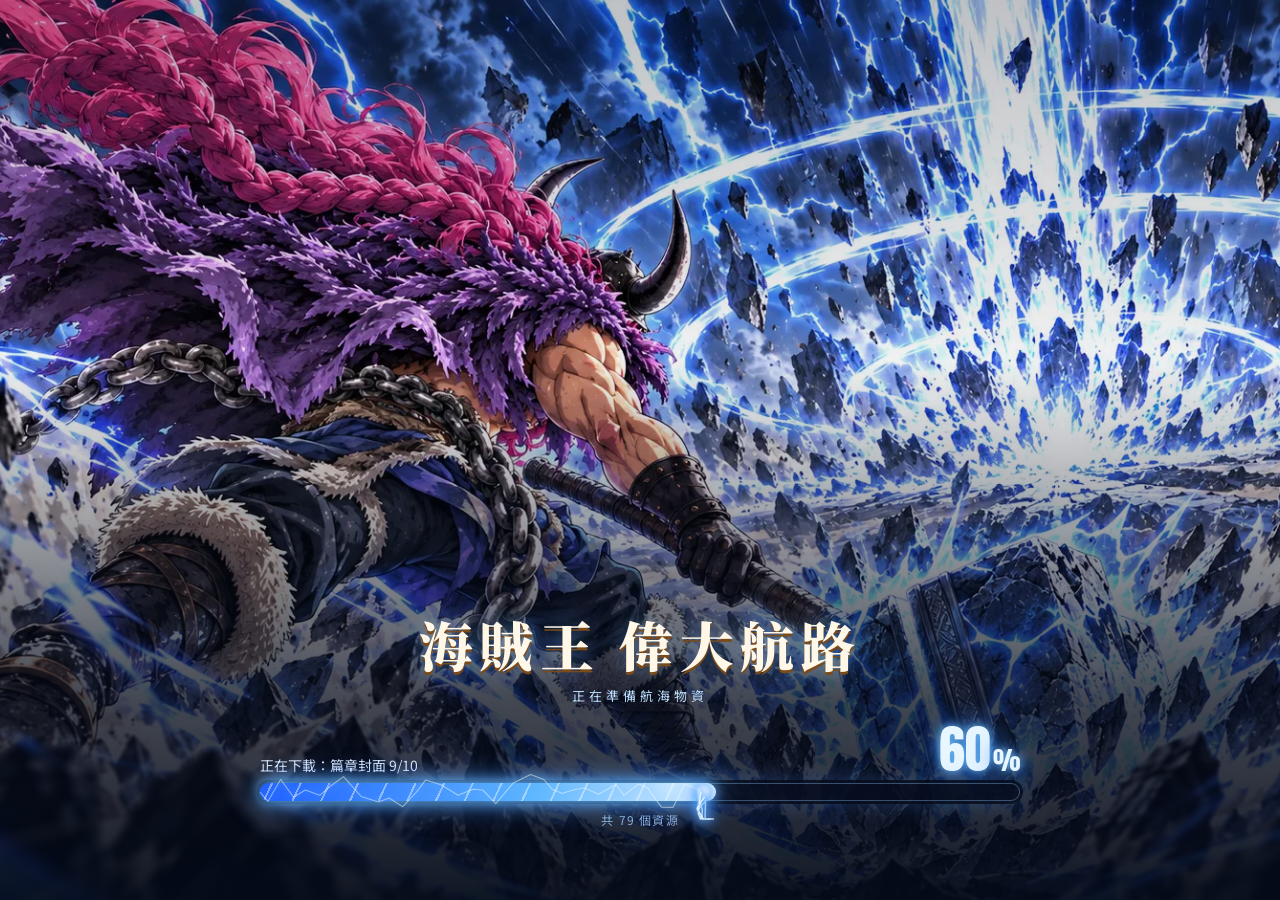
==== index.html @ 33b2fbf5 "v56" ====
<!DOCTYPE html>
<html lang="zh-Hant">
<head>
<meta charset="utf-8">
<meta name="viewport" content="width=device-width, initial-scale=1, maximum-scale=1, user-scalable=no, viewport-fit=cover">
<meta name="theme-color" content="#0b2236">
<link rel="manifest" href="manifest.webmanifest">
<link rel="apple-touch-icon" href="assets/ui/icon-192.png">
<meta name="apple-mobile-web-app-capable" content="yes">
<meta name="mobile-web-app-capable" content="yes">
<meta name="apple-mobile-web-app-title" content="偉大航路">
<title>海賊王 偉大航路｜篇章探索 RPG</title>
<link rel="icon" href="data:image/svg+xml,<svg xmlns='http://www.w3.org/2000/svg' viewBox='0 0 100 100'><text y='.9em' font-size='90'>⚓</text></svg>">
<link rel="preconnect" href="https://fonts.googleapis.com">
<link rel="preconnect" href="https://fonts.gstatic.com" crossorigin>
<link href="https://fonts.googleapis.com/css2?family=Anton&family=Noto+Sans+TC:wght@400;500;700;900&family=Noto+Serif+TC:wght@700;900&display=swap" rel="stylesheet">
<link rel="stylesheet" href="css/loader.css?v=56">
<link rel="preload" as="image" href="assets/ui/loading_bg.webp?v=56">
<link rel="stylesheet" href="css/style.css?v=56">
<link rel="stylesheet" href="css/fx.css?v=56">
<link rel="stylesheet" href="css/mobile.css?v=56">
<link rel="stylesheet" href="css/ui2.css?v=56">
<link rel="stylesheet" href="css/modes.css?v=56">
<link rel="stylesheet" href="css/lobby.css?v=56">
<link rel="stylesheet" href="css/polish.css?v=56">
<link rel="stylesheet" href="css/exchange.css?v=56">
</head>
<body>
<div class="loader" id="loader" role="dialog" aria-modal="true" aria-label="遊戲載入中">
  <div class="ld-bg" aria-hidden="true"></div><div class="ld-flash" id="ldFlash" aria-hidden="true"></div>
  <div class="ld-box">
    <h1 class="ld-title">海賊王 偉大航路</h1>
    <p class="ld-sub">正在準備航海物資</p>
    <div class="ld-row"><span class="ld-text" id="ldText" aria-live="polite">正在確認遊戲資源…</span><span class="ld-pctw"><span id="ldPct">0</span><small>%</small></span></div>
    <div class="ld-bar" id="ldBar" role="progressbar" aria-valuemin="0" aria-valuemax="100" aria-valuenow="0"><div class="ld-fill" id="ldFill"></div><svg class="ld-bolt" id="ldBolt" aria-hidden="true"></svg></div>
    <div class="ld-count" id="ldCount"></div>
    <div class="ld-done" id="ldDone" hidden></div>
  </div>
</div>
<div id="app">

<!-- ================= 登入 ================= -->
<section class="screen" id="loginScreen">
  <video class="login-video" id="loginVideo" poster="assets/login/poster.webp?v=56" autoplay muted loop playsinline preload="metadata"><source src="assets/login/loop.mp4?v=56" type="video/mp4"></video>
  <div class="login-shade"></div>
  <header class="home-nav">
    <div class="hn-logo">海賊王</div>
    <button class="hn-menu" id="homeMenuBtn" aria-label="開啟選單">☰</button>
    <nav class="hn-links" id="homeNav" aria-label="首頁選單">
      <button class="on" data-home="home">首頁</button>
      <button data-home="features">遊戲特色</button>
      <button data-home="chars">角色介紹</button>
      <button data-home="community">社區</button>
      <button data-home="support">客服中心</button>
    </nav>
    <div class="hn-right">
      <button class="hn-set" id="homeSettings" aria-label="設定"><svg viewBox="0 0 24 24" aria-hidden="true"><path fill="currentColor" d="M19.14 12.94c.04-.3.06-.61.06-.94 0-.32-.02-.64-.07-.94l2.03-1.58a.49.49 0 0 0 .12-.61l-1.92-3.32a.49.49 0 0 0-.59-.22l-2.39.96a7 7 0 0 0-1.62-.94l-.36-2.54a.48.48 0 0 0-.48-.41h-3.84a.47.47 0 0 0-.47.41l-.36 2.54c-.59.24-1.13.57-1.62.94l-2.39-.96a.49.49 0 0 0-.59.22L2.74 8.87a.47.47 0 0 0 .12.61l2.03 1.58c-.05.3-.09.63-.09.94s.02.64.07.94l-2.03 1.58a.49.49 0 0 0-.12.61l1.92 3.32c.12.22.37.29.59.22l2.39-.96c.5.38 1.03.7 1.62.94l.36 2.54c.05.24.24.41.48.41h3.84c.24 0 .44-.17.47-.41l.36-2.54c.59-.24 1.13-.56 1.62-.94l2.39.96c.22.08.47 0 .59-.22l1.92-3.32a.48.48 0 0 0-.12-.61zM12 15.6A3.6 3.6 0 1 1 12 8.4a3.6 3.6 0 0 1 0 7.2z"/></svg><span>設定</span></button>
      
    </div>
  </header>
  <div class="login-main">
    <div class="logo">
      <span class="logo-small">海賊王</span>
      <h1>偉大航路</h1>
      <p>戴上草帽，從風車村揚帆。<br>招募夥伴、組好三人陣容，從東海一路闖到艾爾巴夫；收集角色與皮膚、解開歷史本文，寫下屬於你的航海日誌。</p>
    </div>
    <div class="login-actions">
      <button class="btn-primary big start-btn" id="startBtn">揚帆出航</button>
      <div class="login-sub">
        <button class="pill" id="newsOpenBtn"><svg viewBox="0 0 24 24" aria-hidden="true"><path d="M3 10v4h3l5 4V6L6 10zm13.5 2a4.5 4.5 0 0 0-2.5-4v8a4.5 4.5 0 0 0 2.5-4zM14 3.2v2.1a7 7 0 0 1 0 13.4v2.1a9 9 0 0 0 0-17.6z" fill="currentColor"/></svg>全部公告</button>
        <button class="pill" id="soundBtn" aria-pressed="false">音樂：開</button>
        <button class="pill" id="adminBtn"><svg viewBox="0 0 24 24" aria-hidden="true"><path d="M17 9V7A5 5 0 0 0 7 7v2H5v12h14V9zm-8-2a3 3 0 0 1 6 0v2H9zm3 10a2 2 0 1 1 0-4 2 2 0 0 1 0 4z" fill="currentColor"/></svg>管理後台</button>
      </div>
    </div>
  </div>
  <aside class="news-board" aria-label="最新公告">
    <header><button class="news-toggle" id="newsToggle" aria-expanded="true" aria-controls="newsBody"><h2>船上告示</h2><span class="nt-count" id="newsCount"></span><i class="nt-arrow" aria-hidden="true">▾</i></button><time class="news-clock" id="newsClock"></time></header>
    <div class="news-body" id="newsBody"><div class="news-tabs" id="newsTabs"></div>
    <ol class="news-list" id="newsBoard"></ol>
    <button class="news-more" id="newsMoreBtn">查看全部與管理公告</button></div>
  </aside>
  <div class="login-foot">
    <span id="loginSaveInfo"></span>
  </div>
</section>

<!-- ================= 篇章海圖 ================= -->
<!-- ================= 模式首頁 ================= -->
<section class="screen hidden" id="modeScreen">
  <header class="topbar">
    <button class="icon-btn" id="mdBackBtn" aria-label="回到登入">‹</button>
    <button class="profile-chip" id="profileChip" aria-label="玩家資料"></button>
    <div class="topbar-right">
      <button class="icon-btn snd" data-snd aria-label="音樂開關">♪</button>
      <div class="coin berry" title="貝里"><i class="berry-ico">B</i><b class="berryVal">0</b></div><div class="coin" title="寶藏幣"><i class="coin-ico"></i><b class="coinVal">0</b></div>
      <button class="icon-btn lb-top" id="lbMail" aria-label="公告">✉</button><button class="btn-ghost" id="mdCrewBtn">角色背包</button>
      <button class="btn-gold" id="mdHubBtn">懸賞處</button>
    </div>
  </header>
  <!-- ===== 遊戲大廳 ===== -->
  <div class="lobby" id="lobby">
    <div class="lb-bg" aria-hidden="true"><img id="lbBg" alt=""><i class="lb-rays"></i><i class="lb-fog"></i></div>
    <button class="lb-hero" id="lbHero" aria-label="查看船員"><img id="lbHeroImg" alt=""><span class="lb-aura" aria-hidden="true"></span></button>
    <div class="lb-plate" id="lbPlate"></div>

    <aside class="lb-left">
      <button class="lb-login" id="lbLogin" aria-label="七日登入獎勵"><img src="assets/ui/login_reward.webp?v=56" alt="" class="lbl-ico"><span><b>七日登入</b><small id="lbLoginTxt"></small></span></button>
      <div class="lb-backup" id="lbBackup" hidden><span>好一陣子沒備份存檔了，換手機或清除瀏覽器資料會遺失進度。</span><button class="btn-gold sm" id="lbBackupBtn">匯出存檔</button></div>
      <button class="lb-news" id="lbNews"><i aria-hidden="true">📜</i><span><b>航海公告</b><small id="lbNewsTitle"></small></span></button>
      <button class="lb-bounty" id="lbBounty"><span class="lbb-head"><b>每日懸賞</b><small id="lbBountyTxt"></small></span><span class="lbb-bar"><i id="lbBountyBar"></i></span></button>
      <div class="lb-team" id="lbTeam" aria-label="出戰陣容"></div>
    </aside>

    <aside class="lb-right">
      <button class="lb-event" id="lbEvent"><img id="lbEventImg" alt=""><span class="lbe-tag">限定活動</span><span class="lbe-name" id="lbEventName"></span></button>
      <div class="lb-tiles">
        <button data-lb="gacha"><i>🎰</i><b>懸賞召喚</b></button>
        <button data-lb="shop"><i>🛒</i><b>道具商店</b></button>
        <button data-lb="navy"><i>⚓</i><b>海軍本部</b></button>
        <button data-lb="treasure"><i>🗺</i><b>寶藏日誌</b></button>
      </div>
    </aside>

    <nav class="lb-dock" aria-label="功能">
      <button data-lb="bag"><i>🎒</i><b>背包</b></button>
      <button data-lb="crew"><i>🧭</i><b>船員</b></button>
      <button data-lb="train"><i>🏋</i><b>訓練營</b></button>
      <button data-lb="codex"><i>📖</i><b>圖鑑</b></button>
      <button data-lb="bounty"><i>📋</i><b>懸賞任務</b></button>
    </nav>

    <div class="lb-play">
      <div class="lbp-bar">
        <img class="lbp-bg" src="assets/ui/play_bar.webp?v=56" alt="" draggable="false">
        <button class="lb-modes" id="lbModesBtn" aria-label="模式選擇：奪寶大冒險、勇者之塔、登上虛空王座"><span><b>模式選擇</b><small>奪寶・勇者之塔・虛空王座</small></span></button>
        <button class="lb-go" id="lbGo" aria-label="關卡挑戰：前往海圖"><b>關卡挑戰</b><small id="lbGoSub"></small></button>
      </div>
    </div>

    <div class="lb-sheet" id="lbModes" role="dialog" aria-label="模式選擇" aria-hidden="true">
      <div class="lbs-card">
        <div class="lbs-head"><h2>選擇你的冒險</h2><button class="icon-btn" id="lbModesClose" aria-label="關閉">✕</button></div>
        <div class="mode-grid">
      <button class="mode-card m-run" data-mode="run"><span class="mc-art" aria-hidden="true"></span><span class="mc-body"><b>奪寶大冒險</b><small>左右槳交替划船，越遠越刺激，沿途搶金幣</small><em id="mdRunBest"></em></span></button>
      <button class="mode-card m-tower" data-mode="tower"><span class="mc-art" aria-hidden="true"></span><span class="mc-body"><b>勇者之塔</b><small>挑戰各地海賊，每 10 層一位 BOSS，共 120 層</small><em id="mdTowerProg"></em></span></button>
      <button class="mode-card m-xc" data-mode="exchange"><span class="mc-art" aria-hidden="true"></span><span class="mc-body"><b>懸賞金交易所</b><small>讀報看穿假新聞，買賣海賊懸賞金股票，10 天讓資金翻倍</small><em id="mdXcBest"></em></span></button>
      <button class="mode-card m-throne" data-mode="throne"><span class="mc-art" aria-hidden="true"></span><span class="mc-body"><b>登上虛空王座</b><small>派出三位船員挑戰伊姆完全體，比拚累積傷害</small><em id="mdThroneBest"></em></span></button>
    </div>
      </div>
    </div>
  </div>
</section>

<!-- ================= 虛空王座 ================= -->
<section class="screen hidden" id="exchangeScreen">
  <header class="topbar"><button class="btn-ghost ch-lobby" id="xcBack" aria-label="回到遊戲大廳">‹ 大廳</button><h2 class="xc-title">懸賞金交易所</h2><div class="topbar-right"><button class="icon-btn snd" data-snd aria-label="音樂開關">♪</button></div></header>
  <div class="xc-body" id="xcBody"></div>
</section>
<section class="screen hidden" id="throneScreen">
  <header class="topbar"><button class="icon-btn" id="thBack" aria-label="返回">‹</button><div class="tw-title"><b>登上虛空王座</b><small>累積傷害挑戰</small></div><div class="topbar-right"></div></header>
  <div class="th-wrap">
    <aside class="th-boss" id="thBoss"></aside>
    <section class="th-pick"><h3>選擇 3 位出戰船員 <small id="thCount"></small></h3><div class="th-grid" id="thGrid"></div><button class="btn-primary big" id="thGo" disabled>登上王座</button></section>
    <aside class="th-rank"><h3>排行榜 <small>本機紀錄</small></h3><ol id="thRank"></ol></aside>
  </div>
</section>

<!-- ================= 奪寶大冒險 ================= -->
<section class="screen hidden" id="runnerScreen">
  <canvas class="rn-cv" id="rnCv"></canvas>
  <header class="rn-hud">
    <button class="icon-btn" id="rnBack" aria-label="離開">‹</button>
    <div class="rn-stat"><small>距離</small><b id="rnDist">0 m</b></div>
    <div class="rn-stat"><small>金幣</small><b id="rnCoins">0</b></div>
    <div class="rn-hearts" id="rnHearts"></div>
  </header>
  <div class="rn-warn" id="rnWarn" aria-live="assertive"></div><div class="rn-mile" id="rnMile" aria-live="polite"></div>
  <div class="rn-rhythm" id="rnRhythm"><i id="rnBar"></i><span id="rnCombo"></span></div>
  <button class="rn-oar l" id="rnL" aria-label="左槳（← 或 A）"><b>左槳</b><small>← / A</small></button>
  <button class="rn-oar r" id="rnR" aria-label="右槳（→ 或 D）"><b>右槳</b><small>→ / D</small></button>
  <div class="rn-panel show" id="rnPanel"></div>
</section>

<!-- ================= 勇者之塔 ================= -->
<section class="screen hidden" id="towerScreen">
  <header class="topbar">
    <button class="icon-btn" id="twBack" aria-label="返回">‹</button>
    <div class="tw-title"><b>勇者之塔</b><small id="twSub"></small></div>
    <div class="topbar-right"><div class="coin berry"><i class="berry-ico">B</i><b class="berryVal">0</b></div><button class="btn-ghost" id="twCrew">角色背包</button></div>
  </header>
  <div class="tw-wrap">
    <ol class="tw-floors" id="twFloors"></ol>
    <aside class="tw-panel" id="twPanel"></aside>
  </div>
</section>

<section class="screen hidden" id="chapterScreen">
  <header class="topbar">
    <button class="btn-ghost ch-lobby" id="chBackBtn" aria-label="回到遊戲大廳">‹ 大廳</button>
    <div class="captain" id="captainChip"></div>
    <div class="topbar-right">
      <button class="icon-btn snd" data-snd aria-label="音樂開關">♪</button>
      <div class="coin berry" title="貝里：打贏敵人、完成任務獲得，可在商店使用"><i class="berry-ico">B</i><b class="berryVal">0</b></div><div class="coin" title="寶藏幣：完成劇情任務獲得"><i class="coin-ico"></i><b id="coinTop">0</b></div>
    </div>
  </header>
  <div class="chart">
    <svg class="chart-route" id="chartRoute" viewBox="0 0 1000 600" preserveAspectRatio="none" aria-hidden="true"></svg>
    <div class="chart-nodes" id="chartNodes"></div>
    <div class="chart-compass" aria-hidden="true"></div>
  </div>
  <article class="arc-card" id="arcCard"></article>
</section>

<!-- ================= 3D 世界 ================= -->
<section class="screen hidden" id="worldScreen">
  <canvas id="worldCanvas"></canvas>
  <div class="guide-arrow" id="guideArrow" aria-hidden="true"><i><svg viewBox="0 0 24 24"><path d="M4 12 20 4.5 15 12 20 19.5Z" fill="#2a1a06" stroke="#2a1a06" stroke-width="1.6" stroke-linejoin="round"/></svg></i><b></b></div>
    <div class="wlabels" id="worldLabels"></div>
  <div class="w-top">
    <button class="icon-btn" id="wBackBtn" aria-label="回到海圖">‹</button>
    <div class="w-title"><b id="wChapter"></b><span id="wChapterSub"></span></div>
    <div class="topbar-right">
      <button class="icon-btn snd" data-snd aria-label="音樂開關">♪</button>
      <div class="coin berry" title="貝里：打贏敵人、完成任務獲得，可在商店使用"><i class="berry-ico">B</i><b class="berryVal">0</b></div><div class="coin"><i class="coin-ico"></i><b id="coinWorld">0</b></div>
      <button class="btn-ghost" id="bagBtnWorld">背包</button>
      <button class="btn-gold" id="gachaBtnWorld">懸賞處</button>
    </div>
  </div>
  <div class="quest" id="questBox"></div>
  <canvas class="minimap" id="minimap" width="180" height="180"></canvas>
  <div class="w-help" id="wHelp">WASD 移動・拖曳旋轉視角・點地面前往・E 互動</div>
  <div class="joy" id="joy"><i></i></div>
  <button class="act-btn" id="actBtn"></button>
  <div class="act-bubbles" id="actBubbles" aria-live="polite"></div>
  <div class="arrival" id="arrival" aria-hidden="true"></div>
  <button class="denden" id="denden" aria-label="電話蟲：任務提示（H）" title="電話蟲：任務提示（H）"></button>
  <nav class="w-dock" id="wDock" aria-label="功能列">
    <button data-dock="crew"><i>⚓</i><span>角色</span></button>
    <button data-dock="bag"><i>🎒</i><span>背包</span></button>
    <button data-dock="hub"><i>📜</i><span>懸賞處</span></button>
    <button data-dock="navy"><i>⚖</i><span>海軍本部</span></button>
    <button data-dock="chart"><i>🗺</i><span>海圖</span></button>
  </nav>
  <div class="dialog" id="dialog">
    <div class="dlg-bust" id="dlgBust"></div>
    <div class="dlg-face" id="dlgFace"></div>
    <div class="dlg-body">
      <div class="dlg-name" id="dlgName"></div>
      <p class="dlg-text" id="dlgText"></p>
      <div class="dlg-choices" id="dlgChoices"></div>
    </div>
    <span class="dlg-next" id="dlgNext">▼</span>
    <button class="dlg-min" id="dlgMin" aria-label="收合對話" title="收合對話">收合 ▾</button>
    <button class="dlg-pill" id="dlgPill" aria-label="展開對話"><b id="dlgPillName"></b><span>對話中・點此展開 ▴</span></button>
  </div>
  <div class="clear-overlay" id="clearOverlay">
    <div class="clear-card">
      <h2 id="clearTitle">篇章完成</h2>
      <p id="clearDesc"></p>
      <div class="clear-actions"><button class="btn-ghost" id="clearStay">留在島上</button><button class="btn-primary" id="clearGo">回到海圖</button></div>
    </div>
  </div>
</section>

<!-- ================= 對戰 ================= -->
<section class="screen hidden" id="battleScreen">
  <div class="void-dmg" id="voidDmg" hidden><small>累積傷害</small><b>0</b></div>
  <div class="b-trans" id="bTrans" aria-hidden="true"></div>
  <div class="b-typebar" id="bTypeBar"></div>
  <div class="b-yourturn" id="bYourTurn" aria-hidden="true"><span>你的回合</span></div>
  <div class="b-victory" id="bVictory"></div>
  <div class="b-bg" id="bBg"></div>
  <div class="b-vignette"></div>
  <header class="b-top">
    <div class="plate L" id="bPlateL">
      <img class="pl-av" id="bAvL" alt="">
      <div class="pl-info">
        <div class="pl-name"><b id="bNameL"></b><small id="bTitleL"></small><em class="pl-lv" id="bLvL"></em></div>
        <div class="pl-types" id="bTypesL"></div>
        <div class="hp"><i class="hp-g" id="bHpGL"></i><i class="hp-f" id="bHpL"></i><i class="hp-s" id="bShieldL"></i></div>
        <div class="hp-t" id="bHpTL"></div>
        <div class="chips" id="bStatL"></div>
      </div>
    </div>
    <div class="round" id="bTimerWrap">
      <svg viewBox="0 0 60 60"><circle cx="30" cy="30" r="26" class="ring-bg"/><circle cx="30" cy="30" r="26" class="ring" id="bRing"/></svg>
      <b id="bTimer">20</b>
      <small>第 <span id="bRound">1</span> 回合</small>
    </div>
    <div class="plate R" id="bPlateR">
      <img class="pl-av" id="bAvR" alt="">
      <div class="pl-info">
        <div class="pl-name"><b id="bNameR"></b><small id="bTitleR"></small><em class="pl-lv" id="bLvR"></em></div>
        <div class="pl-types" id="bTypesR"></div>
        <div class="hp"><i class="hp-g" id="bHpGR"></i><i class="hp-f" id="bHpR"></i><i class="hp-s" id="bShieldR"></i></div>
        <div class="hp-t" id="bHpTR"></div>
        <div class="chips" id="bStatR"></div>
      </div>
    </div>
  </header>
  <div class="b-arena" id="bArena">
    <div class="stage"></div>
    <div class="fighter L" id="bFL"><div class="f-shadow"></div><img id="bImgL" alt=""></div>
    <div class="fighter R" id="bFR"><div class="f-shadow"></div><img id="bImgR" alt=""></div>
    <div class="b-fx" id="bFx"></div>
    <canvas class="b-canvas" id="bCanvas"></canvas>
    <div class="b-dmg" id="bDmg"></div>
    <div class="b-banner" id="bBanner"></div>
    <div class="b-ticker" id="bTicker"></div>
  </div>
  <footer class="b-cmd">
    <div class="b-team" id="bTeam"></div>
    <div class="skills" id="bSkills"></div>
    <div class="cmd-side">
      <button class="cmd-btn" id="bItemBtn"><span>道具</span><small id="bItemCount">3/3</small></button>
      <button class="cmd-btn" id="bLogBtn"><span>紀錄</span><small>L</small></button>
      <button class="cmd-btn" id="bAutoBtn" aria-pressed="false" title="自動戰鬥">自動</button><button class="cmd-btn" id="bSpdBtn" title="戰鬥速度">×1</button><button class="cmd-btn flee" id="bFleeBtn"><span>撤退</span></button>
      <button class="cmd-btn snd" data-snd aria-label="音樂開關"><span>♪</span></button>
    </div>
  </footer>
  <aside class="drawer" id="bBag"><header><h3>背包</h3><button class="icon-btn sm" data-close-drawer aria-label="關閉">×</button></header><p class="drawer-note" id="bBagNote"></p><div class="bag-list" id="bBagList"></div></aside>
  <aside class="drawer" id="bLog"><header><h3>戰鬥紀錄</h3><button class="icon-btn sm" data-close-drawer aria-label="關閉">×</button></header><ol class="log-list" id="bLogList"></ol></aside>
  <div class="b-cutin" id="bCutin"><div class="cut-band"><img id="bCutImg" alt=""><div class="cut-text"><small id="bCutWho"></small><b id="bCutName"></b></div></div></div>
  <div class="b-result" id="bResult">
    <div class="res-card">
      <img id="bResImg" alt="">
      <div class="res-body"><h2 id="bResTitle"></h2><div id="bResDesc"></div>
        <div class="res-actions"><button class="btn-ghost" id="bRetry">再戰一次</button><button class="btn-primary" id="bBack">回到島上</button></div>
      </div>
    </div>
  </div>
</section>

<!-- ================= 懸賞處 ================= -->
<section class="screen hidden" id="gachaScreen">
  <header class="topbar">
    <button class="icon-btn" id="gBackBtn" aria-label="返回">‹</button>
    <h2 class="g-title">懸賞處</h2>
    <div class="topbar-right"><button class="icon-btn snd" data-snd aria-label="音樂開關">♪</button><div class="coin berry" title="貝里：打贏敵人、完成任務獲得，可在商店使用"><i class="berry-ico">B</i><b class="berryVal">0</b></div><div class="coin"><i class="coin-ico"></i><b id="coinGacha">0</b></div><button class="btn-ghost" id="bagBtnGacha">背包</button></div>
  </header>
  <nav class="hub-tabs" id="hubTabs" role="tablist" aria-label="懸賞處">
    <button data-hub="summon" class="on" role="tab">懸賞召喚</button>
    <button data-hub="bounty" role="tab">懸賞任務</button>
    <button data-hub="shop" role="tab">道具商店</button>
    <button data-hub="navy" role="tab">海軍本部</button>
  </nav>
  <div class="pool-tabs" id="poolTabs" role="tablist" aria-label="召喚池"><button class="on" data-pool="normal" role="tab">寶藏扭蛋</button><button data-pool="event" role="tab">限定活動<i class="pool-hot">HOT</i></button></div>
  <button class="g-skip" id="gSkip" hidden>跳過 ▸▸</button>
  <div class="ev-main hidden" id="evPane" data-pane="summon"></div>
  <div class="g-main tavern" data-pane="summon">
    <div class="g-scene-wrap"><div class="g-scene" id="machine">
      <img class="g-bg" src="assets/ui/gacha_tavern.webp?v=56" alt="海賊酒館裡的寶藏扭蛋機">
      <i class="g-lamp" style="--x:16.16%;--y:12.96%"></i><i class="g-lamp" style="--x:5.72%;--y:24.54%;--d:-.7s"></i><i class="g-lamp" style="--x:18.05%;--y:80.56%;--d:-1.3s"></i><i class="g-lamp" style="--x:57.58%;--y:70.83%;--d:-.3s"></i><i class="g-lamp" style="--x:65.66%;--y:45.68%;--d:-1.9s"></i>
      <div class="g-motes" aria-hidden="true"><i style="--x:0%;--s:2px;--t:6s;--d:-0.0s"></i><i style="--x:37%;--s:3px;--t:7s;--d:-0.7s"></i><i style="--x:74%;--s:4px;--t:8s;--d:-1.4s"></i><i style="--x:11%;--s:2px;--t:9s;--d:-2.1s"></i><i style="--x:48%;--s:3px;--t:10s;--d:-2.8s"></i><i style="--x:85%;--s:4px;--t:6s;--d:-3.5s"></i><i style="--x:22%;--s:2px;--t:7s;--d:-4.2s"></i><i style="--x:59%;--s:3px;--t:8s;--d:-4.9s"></i><i style="--x:96%;--s:4px;--t:9s;--d:-5.6s"></i><i style="--x:33%;--s:2px;--t:10s;--d:-6.3s"></i><i style="--x:70%;--s:3px;--t:6s;--d:-7.0s"></i><i style="--x:7%;--s:4px;--t:7s;--d:-7.7s"></i><i style="--x:44%;--s:2px;--t:8s;--d:-8.4s"></i><i style="--x:81%;--s:3px;--t:9s;--d:-9.1s"></i><i style="--x:18%;--s:4px;--t:10s;--d:-9.8s"></i><i style="--x:55%;--s:2px;--t:6s;--d:-10.5s"></i><i style="--x:92%;--s:3px;--t:7s;--d:-11.2s"></i><i style="--x:29%;--s:4px;--t:8s;--d:-11.9s"></i><i style="--x:66%;--s:2px;--t:9s;--d:-12.6s"></i><i style="--x:3%;--s:3px;--t:10s;--d:-13.3s"></i><i style="--x:40%;--s:4px;--t:6s;--d:-14.0s"></i><i style="--x:77%;--s:2px;--t:7s;--d:-14.7s"></i></div>
      <div class="g-globe"><canvas class="g-cv" id="gCv" aria-hidden="true"></canvas><div class="m-caps" id="mCaps"></div><i class="g-glass"></i></div>
      <div class="g-wheel"><svg viewBox="0 0 100 100" aria-hidden="true"><defs><radialGradient id="whb" cx=".5" cy=".4" r=".6"><stop offset="0" stop-color="#fff0b8"/><stop offset=".6" stop-color="#c9973a"/><stop offset="1" stop-color="#7a4a10"/></radialGradient></defs><g stroke="#3a2008" stroke-width="2"><rect x="47" y="2" width="6" height="30" rx="3" fill="#8a4a22" transform="rotate(0 50 50)"/><rect x="47" y="2" width="6" height="30" rx="3" fill="#8a4a22" transform="rotate(45 50 50)"/><rect x="47" y="2" width="6" height="30" rx="3" fill="#8a4a22" transform="rotate(90 50 50)"/><rect x="47" y="2" width="6" height="30" rx="3" fill="#8a4a22" transform="rotate(135 50 50)"/><rect x="47" y="2" width="6" height="30" rx="3" fill="#8a4a22" transform="rotate(180 50 50)"/><rect x="47" y="2" width="6" height="30" rx="3" fill="#8a4a22" transform="rotate(225 50 50)"/><rect x="47" y="2" width="6" height="30" rx="3" fill="#8a4a22" transform="rotate(270 50 50)"/><rect x="47" y="2" width="6" height="30" rx="3" fill="#8a4a22" transform="rotate(315 50 50)"/><circle cx="50" cy="50" r="34" fill="none" stroke="#6b3a14" stroke-width="9"/><circle cx="50" cy="50" r="34" fill="none" stroke="url(#whb)" stroke-width="5"/><circle cx="50" cy="50" r="12" fill="url(#whb)"/></g></svg></div>
      <i class="g-slotglow"></i>
      <div class="m-drop" id="mDrop"></div>
      <button class="g-hit" id="mCrank" aria-label="轉動扭蛋機（抽 1 次）"></button>
    </div></div>
    <div class="g-panel">
      <div class="free-box hidden" id="freeBox"><div><b>新手福利</b><p>免費召喚一位 LV 100 的強力船員！</p></div><button class="btn-gold big" id="pullFree">免費拉霸</button></div>
      <p class="g-lead">完成劇情任務獲得寶藏幣。有機會直接抽到新船員；經驗書在「船員」畫面使用，戰鬥道具在對戰中按「道具」使用。</p>
      <div class="g-pulls">
        <button class="btn-gold big" id="pull1">抽 1 次<small>1 枚寶藏幣</small></button>
        <button class="btn-primary big" id="pull10">抽 10 次<small>9 枚・保底 SR 以上</small></button>
      </div>
      <table class="rates" id="rateTable"></table>
      <p class="g-empty" id="gEmpty"></p>
    </div>
  </div>
  <div class="hub-pane hidden" data-pane="bounty"><div class="hub-inner">
    <h3>今日懸賞單</h3><p class="hub-note" id="bountyNote"></p>
    <div class="bounty-list" id="bountyList"></div>
  </div></div>
  <div class="hub-pane hidden" data-pane="shop"><div class="hub-inner">
    <h3>道具商店</h3><p class="hub-note">用貝里購買補給。貝里靠打贏敵人、完成任務、擊敗 BOSS 與領取懸賞取得。</p>
    <div class="bag-list" id="shopList"></div>
  </div></div>
  <div class="hub-pane hidden" data-pane="navy"><div class="hub-inner wide">
    <h3>海軍本部</h3><p class="hub-note">把不需要的船員交給海軍，依稀有度與等級換取貝里，或把經驗傳承給其他船員。販賣後無法反悔。</p>
    <div class="navy">
      <div class="char-grid navy-list" id="navyList"></div>
      <div class="char-detail navy-detail" id="navyDetail"></div>
    </div>
  </div></div>
  <div class="g-open" id="gOpen"><div class="cap-rays"></div><div class="cap"><i class="cap-top"></i><i class="cap-bot"></i><i class="cap-band"></i></div><div class="cap-light"></div><div class="coin-burst" id="gCoinBurst"></div></div>
  <div class="g-result" id="gResult">
    <div class="g-res-card"><div class="coin-burst" id="gResBurst"></div>
      <h3 id="gResTitle">獲得道具</h3>
      <div class="g-res-grid" id="gResGrid"></div>
      <button class="btn-primary" id="gResOk">收下</button>
    </div>
  </div>
</section>

</div>

<!-- 角色選擇 -->
<div class="modal" id="charModal" role="dialog" aria-modal="true" aria-labelledby="charTitle">
  <div class="modal-card wide">
    <header><h2 id="charTitle">船員</h2><button class="icon-btn sm" data-close aria-label="關閉">×</button></header>
    <p class="modal-note" id="quotaNote"></p>
    <div class="lineup-bar hidden" id="lineupBar"></div>
    <div class="crew-body"><div class="char-grid" id="charGrid"></div>
    <div class="char-detail" id="charDetail"></div></div>
    <nav class="cx-tabs" id="crewTabs" role="tablist" aria-label="角色背包"></nav>
    <div class="cx-pane" id="cxPane_crew"><p class="cx-note" id="cxMineNote"></p><div id="cxLineupSlot"></div><div class="cx-body"><div class="char-grid cx-grid" id="cxGrid"></div><div class="cx-detail" id="cxDetail"></div></div></div>
    <div class="cx-pane hidden" id="cxPane_codex"><p class="cx-note" id="cxCodexNote"></p><div class="cx-body"><div class="char-grid cx-grid" id="cxCodexGrid"></div><div class="cx-detail" id="cxCodexDetail"></div></div></div>
    <div class="cx-pane hidden" id="cxPane_shard"></div>
    <div class="cx-pane hidden" id="cxPane_train"><p class="cx-note" id="cxTrainNote"></p><div class="tc-planinfo" id="cxPlans"></div><div class="tc-slots" id="cxSlots"></div><div class="tc-picker hidden" id="cxPicker"></div></div>
    <footer><button class="btn-primary big" id="charConfirm">揚帆出航</button></footer>
  </div>
</div>

<div class="modal" id="treasureModal" role="dialog" aria-modal="true" aria-labelledby="trTitle">
  <div class="modal-card">
    <header><h2 id="trTitle">寶藏日誌・拉夫德魯之路</h2><button class="icon-btn sm" data-close aria-label="關閉">×</button></header>
    <p class="modal-note" id="trIntro"></p>
    <div class="tr-prog" id="trProg"></div>
    <ol class="tr-list" id="trList"></ol>
    <div class="tr-final" id="trFinal"></div>
  </div>
</div>
<div class="modal" id="storyModal" role="dialog" aria-modal="true" aria-labelledby="storyTitle">
  <div class="modal-card story-card">
    <h2 id="storyTitle"></h2>
    <div class="story-text" id="storyText"></div>
    <footer><button class="btn-gold big" id="storyBtn">繼續</button></footer>
  </div>
</div>

<div class="sheet" id="menuSheet" role="dialog" aria-modal="true" aria-label="選單">
  <div class="sheet-card"><div class="sheet-grip" aria-hidden="true"></div><div class="sheet-grid" id="menuGrid"></div><button class="btn-ghost sheet-close" id="menuClose">關閉</button></div>
</div>

<div class="modal" id="homeModal" role="dialog" aria-modal="true" aria-labelledby="homeTitle">
  <div class="modal-card home-card">
    <header><h2 id="homeTitle"></h2><button class="icon-btn sm" data-close aria-label="關閉">×</button></header>
    <div class="home-body" id="homeBody"></div>
  </div>
</div>

<div class="modal" id="profileModal" role="dialog" aria-modal="true" aria-labelledby="pfTitle">
  <div class="modal-card profile-card">
    <header><h2 id="pfTitle">玩家資料</h2><button class="icon-btn sm" data-close aria-label="關閉">×</button></header>
    <div id="pfBody"></div>
  </div>
</div>

<!-- 公告 -->
<div class="modal" id="newsModal" role="dialog" aria-modal="true" aria-labelledby="newsTitle">
  <div class="modal-card">
    <header><h2 id="newsTitle">船上告示</h2><button class="icon-btn sm" data-close aria-label="關閉">×</button></header>
    <div class="news-mascot"><img src="assets/chars/morgans_face.webp?v=56" alt="摩甘茲"><p><b>世界經濟新聞社長・摩甘茲</b><span>「大新聞！偉大航路的最新消息，全都在這裡！」</span></p></div>
    <div class="news-full" id="newsFull"></div>
    <footer class="split"><button class="btn-ghost" id="newsEditBtn">管理公告</button><button class="btn-primary" data-close>關閉</button></footer>
  </div>
</div>
<div class="modal" id="newsEditModal" role="dialog" aria-modal="true" aria-labelledby="newsEditTitle">
  <div class="modal-card wide">
    <header><h2 id="newsEditTitle">管理公告</h2><button class="icon-btn sm" data-close aria-label="關閉">×</button></header>
    <p class="modal-note">公告存在這台裝置的瀏覽器裡。要讓所有玩家看到同一份公告，請直接修改 js/data.js 的 DEFAULT_NEWS 後重新上傳。</p>
    <div class="news-edit" id="newsEditList"></div>
    <footer class="split"><div><button class="btn-ghost" id="newsAddBtn">新增一則</button> <button class="btn-ghost" id="newsResetBtn">恢復預設</button></div><button class="btn-primary" id="newsSaveBtn">儲存公告</button></footer>
  </div>
</div>

<!-- 管理後台 -->
<div class="modal" id="adminModal" role="dialog" aria-modal="true" aria-labelledby="adminTitle">
  <div class="modal-card admin">
    <header><h2 id="adminTitle">遊戲管理後台</h2><button class="icon-btn sm" data-close aria-label="關閉">×</button></header>
    <div class="admin-body">
      <nav id="adminNav">
        <button data-tab="general" class="on">基本規則</button>
        <button data-tab="chars">角色與技能</button>
        <button data-tab="chapters">篇章與 BOSS</button>
        <button data-tab="story">劇情與對話</button>
        <button data-tab="gacha">懸賞處</button>
        <button data-tab="news">公告</button>
        <button data-tab="tools">備份與工具</button>
      </nav>
      <main id="adminPane"></main>
    </div>
    <footer class="split"><span class="astatus" id="adminStatus"></span><div><button class="btn-ghost" id="adminCancel">放棄修改</button> <button class="btn-gold" id="adminSave">儲存並套用</button></div></footer>
  </div>
</div>

<!-- 新手拉霸 -->
<div class="modal" id="slotModal" role="dialog" aria-modal="true" aria-labelledby="slotTitle">
  <div class="modal-card slot-card">
    <svg width="0" height="0" style="position:absolute" aria-hidden="true"><defs><linearGradient id="gold" x1="0" y1="0" x2="0" y2="1"><stop offset="0" stop-color="#fff3c4"/><stop offset=".45" stop-color="#f3c969"/><stop offset="1" stop-color="#a8741a"/></linearGradient></defs></svg>
    <button class="icon-btn sm slot-close" data-close aria-label="關閉">×</button>
    <div class="slot-deco" aria-hidden="true"><i class="dc c1"></i><i class="dc c2"></i><i class="dc c3"></i><i class="dc c4"></i><i class="chest l"></i><i class="chest r"></i></div>
    <h2 id="slotTitle" class="slot-title">新手拉霸</h2>
    <p class="slot-note">拉下拉桿！三格停在同一位船員<br>他就會以 <b>LV 100</b> 加入角色背包・新手福利只有一次</p>
    <div class="slot">
      <div class="slot-frame"><svg class="skull tl" viewBox="0 0 40 40" aria-hidden="true"><path d="M20 4C11 4 5 10 5 18c0 5 2 8 5 10v5h20v-5c3-2 5-5 5-10 0-8-6-14-15-14z" fill="url(#gold)" stroke="#5a3a0a" stroke-width="1.5"/><circle cx="14" cy="18" r="4" fill="#3a0a0a"/><circle cx="26" cy="18" r="4" fill="#3a0a0a"/><circle cx="14" cy="18" r="1.6" fill="#ff3b30"/><circle cx="26" cy="18" r="1.6" fill="#ff3b30"/><path d="M18 24l2-3 2 3z" fill="#3a0a0a"/><path d="M14 33v3M18 33v3M22 33v3M26 33v3" stroke="#5a3a0a" stroke-width="1.5"/></svg><svg class="skull tr" viewBox="0 0 40 40" aria-hidden="true"><path d="M20 4C11 4 5 10 5 18c0 5 2 8 5 10v5h20v-5c3-2 5-5 5-10 0-8-6-14-15-14z" fill="url(#gold)" stroke="#5a3a0a" stroke-width="1.5"/><circle cx="14" cy="18" r="4" fill="#3a0a0a"/><circle cx="26" cy="18" r="4" fill="#3a0a0a"/><circle cx="14" cy="18" r="1.6" fill="#ff3b30"/><circle cx="26" cy="18" r="1.6" fill="#ff3b30"/><path d="M18 24l2-3 2 3z" fill="#3a0a0a"/><path d="M14 33v3M18 33v3M22 33v3M26 33v3" stroke="#5a3a0a" stroke-width="1.5"/></svg><svg class="skull bl" viewBox="0 0 40 40" aria-hidden="true"><path d="M20 4C11 4 5 10 5 18c0 5 2 8 5 10v5h20v-5c3-2 5-5 5-10 0-8-6-14-15-14z" fill="url(#gold)" stroke="#5a3a0a" stroke-width="1.5"/><circle cx="14" cy="18" r="4" fill="#3a0a0a"/><circle cx="26" cy="18" r="4" fill="#3a0a0a"/><circle cx="14" cy="18" r="1.6" fill="#ff3b30"/><circle cx="26" cy="18" r="1.6" fill="#ff3b30"/><path d="M18 24l2-3 2 3z" fill="#3a0a0a"/><path d="M14 33v3M18 33v3M22 33v3M26 33v3" stroke="#5a3a0a" stroke-width="1.5"/></svg><svg class="skull br" viewBox="0 0 40 40" aria-hidden="true"><path d="M20 4C11 4 5 10 5 18c0 5 2 8 5 10v5h20v-5c3-2 5-5 5-10 0-8-6-14-15-14z" fill="url(#gold)" stroke="#5a3a0a" stroke-width="1.5"/><circle cx="14" cy="18" r="4" fill="#3a0a0a"/><circle cx="26" cy="18" r="4" fill="#3a0a0a"/><circle cx="14" cy="18" r="1.6" fill="#ff3b30"/><circle cx="26" cy="18" r="1.6" fill="#ff3b30"/><path d="M18 24l2-3 2 3z" fill="#3a0a0a"/><path d="M14 33v3M18 33v3M22 33v3M26 33v3" stroke="#5a3a0a" stroke-width="1.5"/></svg>
        <div class="slot-window"><div class="reel"><div class="strip" id="reel0"></div></div><div class="reel"><div class="strip" id="reel1"></div></div><div class="reel"><div class="strip" id="reel2"></div></div><div class="slot-line"></div></div>
      </div>
      <button class="slot-lever" id="slotLever" aria-label="拉下拉桿"><span class="lv-base"><i class="gear"></i></span><span class="lv-arm"><span class="lv-rod"></span><svg class="skull knob" viewBox="0 0 40 40" aria-hidden="true"><path d="M20 4C11 4 5 10 5 18c0 5 2 8 5 10v5h20v-5c3-2 5-5 5-10 0-8-6-14-15-14z" fill="url(#gold)" stroke="#5a3a0a" stroke-width="1.5"/><circle cx="14" cy="18" r="4" fill="#3a0a0a"/><circle cx="26" cy="18" r="4" fill="#3a0a0a"/><circle cx="14" cy="18" r="1.6" fill="#ff3b30"/><circle cx="26" cy="18" r="1.6" fill="#ff3b30"/><path d="M18 24l2-3 2 3z" fill="#3a0a0a"/><path d="M14 33v3M18 33v3M22 33v3M26 33v3" stroke="#5a3a0a" stroke-width="1.5"/></svg></span></button>
    </div>
    <div class="slot-result" id="slotResult"></div>
    <footer class="slot-foot"><button class="slot-go" id="slotSpin">拉下拉桿</button></footer>
    <div class="coin-burst" id="coinBurst" aria-hidden="true"></div>
  </div>
</div>
<!-- 商店 -->
<!-- 背包 -->
<div class="modal" id="bagModal" role="dialog" aria-modal="true" aria-labelledby="bagTitle">
  <div class="modal-card">
    <header><h2 id="bagTitle">背包</h2><button class="icon-btn sm" data-close aria-label="關閉">×</button></header>
    <div class="bag-list" id="bagList"></div>
  </div>
</div>

<!-- 確認框 -->
<div class="modal" id="confirmModal" role="alertdialog" aria-modal="true">
  <div class="modal-card small">
    <h2 id="cfTitle"></h2><p id="cfText"></p>
    <footer class="split"><button class="btn-ghost" data-close>取消</button><button class="btn-primary" id="cfOk">確定</button></footer>
  </div>
</div>

<div class="toast" id="toast" role="status" aria-live="polite"></div>
<div class="loading" id="loading"><div class="ld-wheel"></div><span>載入中</span></div>

<script src="js/data.js?v=56"></script>
<script src="js/engine3d.js?v=56"></script>
<script src="js/scenes.js?v=56"></script>
<script src="js/world.js?v=56"></script>
<script src="js/battle_core.js?v=56"></script>
<script src="js/battle.js?v=56"></script>
<script src="js/audio.js?v=56"></script>
<script src="js/fx.js?v=56"></script>
<script src="js/fx_choreo.js?v=56"></script>
<script src="js/admin.js?v=56"></script>
<script src="js/app.js?v=56"></script>
<script src="js/hub.js?v=56"></script>
<script src="js/seer.js?v=56"></script>
<script src="js/treasure.js?v=56"></script>
<script src="js/crew.js?v=56"></script>
<script src="js/icons.js?v=56"></script>
<script src="js/home.js?v=56"></script>
<script src="js/modes.js?v=56"></script>
<script src="js/lobby.js?v=56"></script>
<script src="js/daily.js?v=56"></script>
<script src="js/exchange.js?v=56"></script>
<script src="js/uiicons.js?v=56"></script>
<script src="js/runner.js?v=56"></script>
<script src="js/tower.js?v=56"></script>
<script src="js/throne.js?v=56"></script>
<script src="js/event.js?v=56"></script>
<script src="js/music.js?v=56"></script>
<script src="js/loader.js?v=56"></script>
</body>
</html>
---- css/loader.css ----
/* ================= 載入畫面 ================= */
.loader{position:fixed;inset:0;z-index:100000;display:flex;flex-direction:column;align-items:center;justify-content:flex-end;padding:0 clamp(18px,6vw,80px) calc(clamp(28px,8vh,80px) + env(safe-area-inset-bottom,0px));background:#050b18;color:#fff;font-family:"Noto Sans TC",system-ui,sans-serif;overflow:hidden;transition:opacity .6s}
.loader.out{opacity:0;pointer-events:none}
.ld-bg{position:absolute;inset:0;background:url('../assets/ui/loading_bg.webp?v=25') center 35%/cover no-repeat;animation:ldZoom 18s ease-in-out infinite alternate}
.ld-bg::after{content:'';position:absolute;inset:0;background:linear-gradient(180deg,rgba(4,10,24,.25) 0%,rgba(4,10,24,.05) 40%,rgba(4,10,24,.75) 78%,rgba(4,10,24,.95) 100%)}
@keyframes ldZoom{to{transform:scale(1.06)}}
.ld-flash{position:absolute;inset:0;background:radial-gradient(circle at 62% 45%,rgba(190,225,255,.55),rgba(120,180,255,.15) 40%,transparent 70%);opacity:0;pointer-events:none}
.ld-flash.on{animation:ldFlash .45s ease-out}
@keyframes ldFlash{10%{opacity:1}30%{opacity:.2}45%{opacity:.8}100%{opacity:0}}
.ld-box{position:relative;z-index:2;width:min(760px,100%);text-align:center}
.ld-title{margin:0 0 4px;font-family:"Noto Serif TC",serif;font-weight:900;font-size:clamp(30px,5vw,54px);letter-spacing:.12em;color:#fff7e8;text-shadow:0 3px 0 #7a4a1a,0 0 24px rgba(120,190,255,.55)}
.ld-sub{margin:0 0 18px;color:#bfe0ff;letter-spacing:.3em;font-size:13px}
.ld-row{display:flex;align-items:baseline;justify-content:space-between;margin-bottom:8px;gap:10px}
.ld-text{font-size:14px;color:#dbe9ff;text-align:left;min-height:1.4em}
.ld-pctw{font-family:"Anton",sans-serif;font-size:clamp(34px,6vw,52px);line-height:1;color:#e8f6ff;text-shadow:0 0 10px #6fc3ff,0 0 26px #2f7fff}
.ld-pctw small{font-size:.5em;margin-left:2px}
.ld-bar{position:relative;height:18px;border-radius:99px;background:rgba(6,14,32,.85);box-shadow:inset 0 0 0 1px rgba(150,200,255,.35),0 0 0 3px rgba(4,10,24,.8),0 0 22px rgba(80,150,255,.35);overflow:visible}
.ld-fill{position:absolute;left:0;top:0;bottom:0;width:0;border-radius:99px;overflow:hidden;background:linear-gradient(90deg,#1f5fff,#5fb8ff 60%,#e8f6ff);box-shadow:0 0 14px #6fc3ff,0 0 30px rgba(80,150,255,.8);transition:width .25s ease-out}
.ld-fill::before{content:'';position:absolute;inset:0;background:repeating-linear-gradient(115deg,rgba(255,255,255,.0) 0 10px,rgba(255,255,255,.45) 10px 12px,rgba(255,255,255,0) 12px 26px);animation:ldFlow .6s linear infinite}
.ld-fill::after{content:'';position:absolute;right:0;top:-6px;bottom:-6px;width:26px;background:radial-gradient(circle,#fff 0 20%,rgba(160,210,255,.8) 40%,transparent 70%);filter:blur(1px);animation:ldHead .12s steps(2) infinite}
@keyframes ldFlow{to{background-position:28px 0}}
@keyframes ldHead{50%{opacity:.55;transform:scale(1.3)}}
.ld-bolt{position:absolute;left:0;right:0;top:-18px;height:54px;width:100%;pointer-events:none;overflow:visible}
.ld-bolt path{fill:none;stroke:#dff2ff;stroke-width:1.6;stroke-linejoin:round;filter:drop-shadow(0 0 4px #6fc3ff) drop-shadow(0 0 8px #2f7fff);opacity:.9}
.ld-bolt path.core{stroke-width:1.1;opacity:.55}
.ld-count{margin-top:10px;font-size:12px;color:#8fb0d8;letter-spacing:.1em}
.ld-done{margin-top:18px;display:flex;flex-direction:column;align-items:center;gap:8px}
.ld-done[hidden]{display:none}
.ld-done small{color:#8fb0d8;font-size:12px}
.ld-enter{min-width:220px;padding:14px 28px;border:1px solid #e8f6ff;border-radius:14px;cursor:pointer;font-family:"Noto Serif TC",serif;font-size:22px;font-weight:900;letter-spacing:.3em;text-indent:.3em;color:#06122a;background:linear-gradient(180deg,#f2fbff,#8fd0ff 55%,#3f8fff);box-shadow:0 0 0 3px rgba(4,10,24,.7),0 0 30px rgba(110,190,255,.8);animation:ldPulse 1.4s ease-in-out infinite}
.ld-enter:hover{filter:brightness(1.08)}
@keyframes ldPulse{50%{box-shadow:0 0 0 3px rgba(4,10,24,.7),0 0 50px rgba(160,215,255,1)}}
.ld-skip{padding:12px 20px;border-radius:12px;border:1px solid rgba(255,255,255,.35);background:rgba(6,14,32,.6);color:#fff;cursor:pointer}
.ld-btns{display:flex;gap:10px;flex-wrap:wrap;justify-content:center}
.ld-warn{margin:0;color:#ffd26c}.ld-fail{margin:0;padding:0;list-style:none;font-size:12.5px;color:#ffb3a0;max-height:120px;overflow:auto}
.loader.ready .ld-text{color:#9dffcf}
@media (max-width:560px){.ld-sub{letter-spacing:.15em}.ld-enter{min-width:180px;font-size:19px}}
@media (prefers-reduced-motion:reduce){.ld-bg,.ld-fill::before,.ld-fill::after,.ld-enter{animation:none}}
---- css/style.css ----
/* 海圖與航海日誌風格：深海藍、羊皮紙、黃銅 */
:root{
  --abyss:#0b2236;--deep:#14395a;--tide:#1f7a8c;--parch:#eadcb8;--parch2:#dcc89a;--ink:#2b2116;
  --brass:#c9973a;--brass2:#e8c170;--red:#c8322b;--foam:#f5f3ea;--muted:#a9bccb;
  --serif:"Noto Serif TC","Songti TC","PMingLiU",serif;--sans:"Noto Sans TC","PingFang TC","Microsoft JhengHei",system-ui,sans-serif;--num:"Anton","Impact",sans-serif;
  --safeT:env(safe-area-inset-top,0px);--safeB:env(safe-area-inset-bottom,0px);
}
*{box-sizing:border-box}
html,body{margin:0;height:100%;overflow:hidden;background:var(--abyss);color:var(--foam);font-family:var(--sans);-webkit-font-smoothing:antialiased;-webkit-tap-highlight-color:transparent}
button{font:inherit;color:inherit;cursor:pointer}
button:disabled{cursor:not-allowed}
:focus-visible{outline:3px solid var(--brass2);outline-offset:2px}
.hidden{display:none!important}
.screen{position:fixed;inset:0;overflow:hidden}

/* 按鈕 */
.btn-primary,.btn-gold,.btn-ghost{border:0;border-radius:10px;padding:10px 18px;font-weight:700;letter-spacing:.02em;transition:transform .12s,filter .12s,background .12s}
.btn-primary{background:var(--red);color:#fff;box-shadow:0 3px 0 #7d1d18,0 8px 18px rgba(0,0,0,.35)}
.btn-gold{background:linear-gradient(180deg,var(--brass2),var(--brass));color:var(--ink);box-shadow:0 3px 0 #86611f,0 8px 18px rgba(0,0,0,.3)}
.btn-ghost{background:rgba(245,243,234,.08);border:1px solid rgba(245,243,234,.28);color:var(--foam)}
.btn-primary:hover:not(:disabled),.btn-gold:hover:not(:disabled){filter:brightness(1.08);transform:translateY(-1px)}
.btn-ghost:hover:not(:disabled){background:rgba(245,243,234,.16)}
.btn-primary:active:not(:disabled),.btn-gold:active:not(:disabled){transform:translateY(2px);box-shadow:0 1px 0 #7d1d18}
.btn-primary:disabled,.btn-gold:disabled{filter:grayscale(.7) brightness(.7);box-shadow:none}
.big{padding:14px 28px;font-size:18px;border-radius:12px}
.big small{display:block;font-size:12px;font-weight:500;opacity:.85;margin-top:2px}
.sm{padding:6px 10px;font-size:13px}
.icon-btn{width:42px;height:42px;border-radius:50%;border:1px solid rgba(245,243,234,.3);background:rgba(11,34,54,.7);font-size:24px;line-height:1;display:grid;place-items:center;backdrop-filter:blur(6px)}
.icon-btn.sm{width:34px;height:34px;font-size:20px;padding:0}
.icon-btn:hover{background:rgba(31,122,140,.6)}
.coin{display:flex;align-items:center;gap:8px;padding:6px 14px 6px 8px;border-radius:999px;background:rgba(11,34,54,.78);border:1px solid rgba(201,151,58,.5);font-family:var(--num);font-size:20px;letter-spacing:.04em;color:var(--brass2)}
.coin.bump{animation:bump .5s}
@keyframes bump{40%{transform:scale(1.18)}}
.coin-ico{display:inline-block;width:22px;height:22px;border-radius:50%;background:radial-gradient(circle at 35% 30%,#fff4c8,#e8c170 35%,#a8761f 80%);box-shadow:inset 0 0 0 2px #8a611a;position:relative;vertical-align:middle}
.coin-ico::after{content:"☠";position:absolute;inset:0;display:grid;place-items:center;font-size:12px;color:#6b4a14;font-style:normal}

/* ---------- 登入 ---------- */
.login-video{position:absolute;inset:0;width:100%;height:100%;object-fit:cover;background:#0b2236 url(../assets/login/poster.webp) center/cover}
.login-shade{position:absolute;inset:0;background:linear-gradient(90deg,rgba(6,18,30,.82) 0%,rgba(6,18,30,.25) 42%,rgba(6,18,30,0) 60%,rgba(6,18,30,.55) 100%),linear-gradient(0deg,rgba(6,18,30,.85),transparent 45%)}
.login-main{position:absolute;left:clamp(20px,5vw,72px);bottom:calc(clamp(28px,8vh,90px) + var(--safeB));max-width:520px;animation:rise .9s cubic-bezier(.2,.8,.2,1) both}
@keyframes rise{from{opacity:0;transform:translateY(24px)}}
.logo .logo-small{font-family:var(--serif);font-weight:900;font-size:clamp(18px,2.2vw,26px);color:var(--brass2);letter-spacing:.4em;display:block;margin-bottom:-4px}
.logo h1{margin:0;font-family:var(--serif);font-weight:900;font-size:clamp(56px,8.5vw,112px);line-height:1;letter-spacing:.06em;color:var(--foam);text-shadow:0 4px 0 #7d1d18,0 10px 30px rgba(0,0,0,.6);-webkit-text-stroke:1px rgba(0,0,0,.25)}
.logo p{margin:18px 0 26px;font-size:17px;line-height:1.7;color:#dbe6ee;max-width:26em}
.login-actions .big{font-size:22px;padding:16px 44px;letter-spacing:.2em}
.login-sub{display:flex;gap:10px;margin-top:14px}
.login-sub .btn-ghost{font-size:13px;padding:8px 14px}
.login-foot{position:absolute;left:clamp(20px,5vw,72px);bottom:calc(10px + var(--safeB));font-size:12px;color:var(--muted)}
/* 告示板：釘在牆上的羊皮紙 */
.news-board{position:absolute;right:clamp(16px,3.5vw,56px);top:calc(clamp(20px,6vh,70px) + var(--safeT));width:min(360px,34vw);background:var(--parch);color:var(--ink);border-radius:4px;padding:20px 20px 14px;box-shadow:0 18px 40px rgba(0,0,0,.45);transform:rotate(1.2deg);animation:pin .8s .25s cubic-bezier(.2,.8,.2,1) both;background-image:radial-gradient(circle at 20% 10%,rgba(255,255,255,.35),transparent 40%),radial-gradient(circle at 80% 90%,rgba(120,80,30,.18),transparent 50%)}
@keyframes pin{from{opacity:0;transform:rotate(4deg) translateY(-30px)}}
.news-board::before{content:"";position:absolute;top:-9px;left:50%;width:18px;height:18px;margin-left:-9px;border-radius:50%;background:radial-gradient(circle at 35% 30%,#ff8a7a,var(--red) 55%,#6d1612);box-shadow:0 3px 4px rgba(0,0,0,.4)}
.news-board header{border-bottom:2px solid rgba(43,33,22,.25);padding-bottom:10px;margin-bottom:6px}
.news-board h2{margin:0 0 8px;font-family:var(--serif);font-weight:900;font-size:24px;letter-spacing:.1em}
.news-tabs{display:flex;gap:4px;flex-wrap:wrap}
.news-tabs button{border:0;background:transparent;padding:3px 9px;border-radius:999px;font-size:13px;color:#6a5638}
.news-tabs button.on{background:var(--ink);color:var(--parch)}
.news-list{list-style:none;margin:0;padding:0}
.news-list li{border-bottom:1px dashed rgba(43,33,22,.25);animation:rise .5s calc(.5s + var(--i)*.08s) both}
.news-list li button{width:100%;display:grid;grid-template-columns:auto 1fr auto;gap:10px;align-items:center;text-align:left;background:none;border:0;padding:11px 2px;color:var(--ink)}
.news-list li button:hover .nb-title{text-decoration:underline}
.nb-title{font-weight:700;font-size:14.5px;line-height:1.4}
.news-list time{font-family:var(--num);font-size:13px;color:#7a6546}
.nb-tag{font-size:11.5px;font-weight:700;padding:2px 7px;border-radius:4px;background:#2b2116;color:var(--parch);white-space:nowrap}
.nb-tag.t-更新{background:var(--tide)}.nb-tag.t-活動{background:var(--red)}.nb-tag.t-調整{background:#6a5638}
.nb-empty{padding:14px 0;color:#6a5638;font-size:14px}
.news-more{margin-top:10px;background:none;border:0;color:#7d1d18;font-weight:700;font-size:13px;padding:4px 0}

/* ---------- 共用頂列 ---------- */
.topbar,.w-top{position:absolute;left:0;right:0;top:0;z-index:20;display:flex;align-items:center;gap:14px;padding:calc(12px + var(--safeT)) clamp(12px,2.5vw,28px) 12px}
.topbar-right{margin-left:auto;display:flex;align-items:center;gap:10px}
.topbar-right .btn-ghost{background:rgba(11,34,54,.72);backdrop-filter:blur(6px)}
.captain{display:flex;align-items:center;gap:10px;padding:5px 8px 5px 5px;border-radius:999px;background:rgba(43,33,22,.82);color:var(--parch)}
.captain img{width:40px;height:40px;border-radius:50%;object-fit:cover;border:2px solid var(--brass)}
.captain b{display:block;font-size:15px}.captain small{display:block;font-size:11.5px;color:#cdb98e}
.captain .btn-ghost{border-color:rgba(234,220,184,.4);color:var(--parch)}

/* ---------- 篇章海圖 ---------- */
#chapterScreen{background:#c9b27e}
.chart{position:absolute;inset:0;right:min(420px,38vw);background:
  radial-gradient(ellipse at 50% 50%,transparent 55%,rgba(80,50,20,.45) 100%),
  repeating-linear-gradient(0deg,transparent 0 79px,rgba(80,58,30,.12) 79px 80px),
  repeating-linear-gradient(90deg,transparent 0 79px,rgba(80,58,30,.12) 79px 80px),
  radial-gradient(circle at 30% 40%,#eadcb8,#dcc596 60%,#cdb27b)}
.chart::before{content:"";position:absolute;inset:0;background:radial-gradient(ellipse 40% 30% at 20% 75%,rgba(31,122,140,.22),transparent),radial-gradient(ellipse 35% 25% at 75% 30%,rgba(31,122,140,.18),transparent),radial-gradient(ellipse 30% 30% at 55% 70%,rgba(31,122,140,.15),transparent);pointer-events:none}
.chart-route{position:absolute;left:4%;top:14%;width:90%;height:76%;overflow:visible}
.route-all{fill:none;stroke:rgba(90,60,30,.55);stroke-width:3;stroke-dasharray:2 12;stroke-linecap:round;vector-effect:non-scaling-stroke}
.route-done{fill:none;stroke:var(--red);stroke-width:4;stroke-dasharray:14 10;stroke-linecap:round;vector-effect:non-scaling-stroke;animation:sail 1.2s linear infinite}
@keyframes sail{to{stroke-dashoffset:-24}}
.chart-nodes{position:absolute;inset:14% 6% 10% 4%}
.node{position:absolute;transform:translate(-50%,-50%);background:none;border:0;padding:0;display:flex;flex-direction:column;align-items:center;gap:6px;transition:transform .2s}
.node-art{width:clamp(78px,9vw,122px);aspect-ratio:1;border-radius:50%;background-size:cover;background-position:center;border:4px solid var(--parch);box-shadow:0 0 0 2px #6a5638,0 10px 20px rgba(60,40,15,.45);transition:box-shadow .2s}
.node-name{font-family:var(--serif);font-weight:900;font-size:clamp(14px,1.4vw,18px);color:var(--ink);background:var(--parch);padding:2px 10px;border-radius:3px;box-shadow:0 2px 0 rgba(106,86,56,.5)}
.node:hover{transform:translate(-50%,-50%) scale(1.05)}
.node.on .node-art{box-shadow:0 0 0 3px var(--red),0 0 0 8px rgba(200,50,43,.25),0 14px 26px rgba(60,40,15,.5)}
.node.on .node-name{background:var(--red);color:#fff}
.node.locked .node-art{filter:grayscale(1) sepia(.5) brightness(.8)}
.node.locked .node-name{opacity:.7}
.node.locked .node-art::after{content:"🔒";display:grid;place-items:center;width:100%;height:100%;font-size:28px}
.node-flag{position:absolute;top:-6px;right:-4px;width:34px;height:34px;border-radius:50%;background:radial-gradient(circle at 35% 30%,#e0594f,#9a221c);box-shadow:0 2px 6px rgba(0,0,0,.4)}
.node-flag::after{content:"✓";position:absolute;inset:0;display:grid;place-items:center;color:#fff;font-weight:900}
.chart-compass{position:absolute;left:24px;bottom:24px;width:110px;height:110px;border-radius:50%;border:2px solid rgba(90,60,30,.5);background:conic-gradient(from -8deg,rgba(90,60,30,.5) 0 16deg,transparent 16deg 74deg,rgba(90,60,30,.5) 74deg 106deg,transparent 106deg 164deg,rgba(90,60,30,.5) 164deg 196deg,transparent 196deg 254deg,rgba(90,60,30,.5) 254deg 286deg,transparent 286deg 344deg,rgba(90,60,30,.5) 344deg);opacity:.55}
.chart-compass::after{content:"北";position:absolute;top:-24px;left:50%;transform:translateX(-50%);font-family:var(--serif);font-weight:900;color:#6a5638}
/* 航海日誌頁 */
.arc-card{position:absolute;right:0;top:0;bottom:0;width:min(420px,38vw);background:var(--abyss);display:flex;flex-direction:column;box-shadow:-18px 0 40px rgba(40,25,10,.35);overflow:auto}
.arc-card.swap .arc-body{animation:rise .45s both}
.arc-art{flex:0 0 auto;height:clamp(180px,34vh,320px);background-size:cover;background-position:center;position:relative}
.arc-art::after{content:"";position:absolute;inset:0;background:linear-gradient(180deg,rgba(11,34,54,0) 40%,var(--abyss))}
.arc-body{padding:0 28px calc(24px + var(--safeB));margin-top:-40px;position:relative;display:flex;flex-direction:column;gap:14px;flex:1}
.arc-head{display:flex;align-items:baseline;justify-content:space-between;gap:10px}
.arc-head h2{margin:0;font-family:var(--serif);font-weight:900;font-size:38px;letter-spacing:.04em}
.stars{color:var(--brass2);letter-spacing:2px;white-space:nowrap}.stars i{color:rgba(232,193,112,.25);font-style:normal}
.arc-sub{margin:-8px 0 0;font-family:var(--serif);font-weight:700;color:var(--brass2);font-size:18px}
.arc-blurb{margin:0;color:#cfdbe4;line-height:1.8;font-size:15px}
.arc-boss{display:flex;align-items:center;gap:12px;padding:10px;border-radius:12px;background:linear-gradient(90deg,rgba(200,50,43,.28),rgba(200,50,43,.05));border-left:3px solid var(--red)}
.arc-boss img{width:52px;height:52px;border-radius:10px;object-fit:cover}
.arc-boss small{display:block;color:#f0b0aa;font-size:12px}.arc-boss b{font-size:17px}
.arc-prog .bar{height:8px;border-radius:99px;background:rgba(255,255,255,.1);overflow:hidden}
.arc-prog .bar i{display:block;height:100%;background:linear-gradient(90deg,var(--tide),#6fd3c8);border-radius:inherit;transition:width .5s}
.arc-prog span{display:block;margin-top:8px;font-size:14px;color:var(--muted)}
.arc-actions{margin-top:auto;display:flex;gap:10px;flex-wrap:wrap}
.arc-actions .big{flex:1;letter-spacing:.12em}

/* ---------- 3D 世界 ---------- */
#worldScreen{background:#000}
#worldCanvas{position:absolute;inset:0;width:100%;height:100%;display:block;touch-action:none;cursor:grab}
#worldCanvas:active{cursor:grabbing}
.wlabels{position:absolute;inset:0;pointer-events:none;overflow:hidden}
.wlabel{position:absolute;left:0;top:0;width:max-content;display:flex;align-items:center;gap:5px;white-space:nowrap;font-size:13px;font-weight:700;padding:3px 9px;border-radius:6px;background:rgba(11,34,54,.72);color:var(--foam);will-change:transform;transform-origin:50% 100%}
.wlabel.clickable{pointer-events:auto;cursor:pointer}
.wlabel.npc{background:rgba(234,220,184,.92);color:var(--ink)}
.wlabel.npc.qtarget{background:var(--brass2);box-shadow:0 0 0 2px #fff,0 4px 14px rgba(0,0,0,.35)}
.qmark{display:grid;place-items:center;width:20px;height:20px;border-radius:50%;background:var(--red);color:#fff;font-size:14px;animation:qbob 1s ease-in-out infinite}
@keyframes qbob{50%{transform:translateY(-4px)}}
.wlabel.foe{background:rgba(125,29,24,.9)}
.wlabel.boss{background:linear-gradient(90deg,#7d1d18,#b8433a);padding:4px 12px;font-size:14px}
.wlabel.locked{background:rgba(40,52,70,.9)}
.wlabel em{font-style:normal;font-size:11px;color:#9fd6f5}
.crown{width:16px;height:12px;background:var(--brass2);clip-path:polygon(0 100%,0 20%,25% 60%,50% 0,75% 60%,100% 20%,100% 100%)}
.wlabel.item{background:rgba(31,122,140,.88);font-size:12px}
.wlabel.marker{background:none;padding:0}
.wlabel.marker .dot{width:18px;height:18px;border-radius:50%;border:3px solid #fff;animation:ping .8s ease-out forwards}
@keyframes ping{to{transform:scale(2.2);opacity:0}}
.w-title{display:flex;flex-direction:column;line-height:1.25;padding:5px 14px;border-radius:10px;background:rgba(11,34,54,.72);backdrop-filter:blur(6px)}
.w-title b{font-family:var(--serif);font-weight:900;font-size:22px}.w-title span{font-size:13px;color:#dbe6ee}
.quest{position:absolute;left:clamp(12px,2.5vw,28px);top:calc(76px + var(--safeT));z-index:15;width:min(320px,70vw);background:var(--parch);color:var(--ink);border-radius:3px;padding:12px 14px 12px 16px;box-shadow:0 10px 24px rgba(0,0,0,.35);border-left:5px solid var(--red)}
.quest.flash{animation:qflash .7s}
@keyframes qflash{30%{transform:translateX(8px);box-shadow:0 0 0 4px rgba(232,193,112,.8)}}
.quest h3{margin:0 0 4px;font-family:var(--serif);font-weight:900;font-size:18px;line-height:1.3}
.quest h3 span{display:block;font-family:var(--sans);font-size:12px;font-weight:700;color:#8a6a3a}
.quest p{margin:0;font-size:14px;line-height:1.6}
.q-count{display:inline-block;font-family:var(--num);font-size:16px;color:var(--red);margin-left:4px}
.q-rew{display:flex;align-items:center;gap:4px;margin-top:6px;font-family:var(--num);font-size:15px;color:#8a611a}
.q-rew .coin-ico{width:16px;height:16px}.q-rew .coin-ico::after{font-size:9px}
.q-done{color:#3f6a3a;font-weight:700}
.minimap{position:absolute;right:clamp(12px,2.5vw,28px);top:calc(76px + var(--safeT));width:150px;height:150px;border-radius:50%;border:4px solid var(--brass);box-shadow:0 8px 20px rgba(0,0,0,.4),inset 0 0 0 2px rgba(0,0,0,.3);background:#123}
.w-help{position:absolute;left:50%;bottom:calc(22px + var(--safeB));transform:translateX(-50%);padding:8px 16px;border-radius:999px;background:rgba(11,34,54,.75);font-size:13px;color:#dbe6ee;transition:opacity .8s;pointer-events:none}
.w-help.fade{opacity:0}
.joy{display:none;position:absolute;left:28px;bottom:calc(28px + var(--safeB));width:128px;height:128px;border-radius:50%;background:rgba(11,34,54,.35);border:2px solid rgba(245,243,234,.3);touch-action:none;z-index:18}
.joy i{position:absolute;left:50%;top:50%;width:54px;height:54px;margin:-27px;border-radius:50%;background:rgba(245,243,234,.85);box-shadow:0 4px 10px rgba(0,0,0,.35)}
.act-btn{position:absolute;right:clamp(16px,3vw,36px);bottom:calc(28px + var(--safeB));z-index:18;border:0;border-radius:14px;padding:14px 22px;font-weight:700;font-size:16px;background:var(--parch);color:var(--ink);box-shadow:0 4px 0 #9c8350,0 10px 24px rgba(0,0,0,.4);transform:translateY(30px);opacity:0;pointer-events:none;transition:transform .2s,opacity .2s}
.act-btn small{display:inline-grid;place-items:center;width:22px;height:22px;margin-right:8px;border-radius:5px;background:var(--ink);color:var(--parch);font-size:12px}
.act-btn.show{transform:none;opacity:1;pointer-events:auto}
.act-btn.fight{background:var(--red);color:#fff;box-shadow:0 4px 0 #7d1d18,0 10px 24px rgba(0,0,0,.4)}
.act-btn.fight small{background:#fff;color:var(--red)}
@media (pointer:coarse){.joy{display:block}.w-help{display:none}}
/* 對話框 */
.dialog{position:absolute;left:50%;bottom:calc(24px + var(--safeB));z-index:30;width:min(860px,94vw);transform:translate(-50%,40px);opacity:0;pointer-events:none;display:flex;gap:18px;align-items:flex-start;padding:18px 22px 18px 18px;background:rgba(11,34,54,.94);border:1px solid rgba(201,151,58,.55);border-radius:14px;box-shadow:0 20px 50px rgba(0,0,0,.5);transition:transform .25s,opacity .25s;cursor:pointer}
.dialog.show{transform:translate(-50%,0);opacity:1;pointer-events:auto}
.dlg-face{flex:0 0 84px;height:84px;border-radius:12px;overflow:hidden;background:var(--parch);display:grid;place-items:center;border:2px solid var(--brass)}
.dlg-face.foe{border-color:var(--red);background:#3a1512}
.dlg-face img{width:100%;height:100%;object-fit:cover}
.dlg-emblem{font-family:var(--serif);font-weight:900;font-size:40px;color:var(--ink)}
.dlg-body{flex:1;min-width:0}
.dlg-name{font-family:var(--serif);font-weight:900;font-size:19px;color:var(--brass2);margin-bottom:6px}
.dlg-name small{font-family:var(--sans);font-weight:500;font-size:12.5px;color:var(--muted);margin-left:10px}
.dlg-text{margin:0;font-size:17px;line-height:1.75;min-height:3.5em}
.dlg-choices{display:flex;gap:10px;margin-top:10px}
.dlg-choices:empty{display:none}
.dlg-next{position:absolute;right:18px;bottom:12px;color:var(--brass2);font-size:12px;animation:qbob 1s infinite}
/* 過關 */
.clear-overlay{position:absolute;inset:0;z-index:40;display:grid;place-items:center;background:rgba(6,18,30,.6);opacity:0;pointer-events:none;transition:opacity .3s}
.clear-overlay.show{opacity:1;pointer-events:auto}
.clear-card{width:min(480px,90vw);background:var(--parch);color:var(--ink);border-radius:6px;padding:32px 30px 24px;text-align:center;box-shadow:0 30px 60px rgba(0,0,0,.5);transform:scale(.9);transition:transform .35s cubic-bezier(.2,1.4,.4,1)}
.clear-overlay.show .clear-card{transform:none}
.clear-card h2{margin:0 0 12px;font-family:var(--serif);font-weight:900;font-size:34px;color:var(--red)}
.clear-card p{line-height:1.8;margin:0 0 20px}
.clear-actions{display:flex;gap:10px;justify-content:center}
.clear-card .btn-ghost{color:var(--ink);border-color:rgba(43,33,22,.35);background:transparent}

/* ---------- 對戰 ---------- */
#battleScreen{background:var(--abyss)}
.b-bg{position:absolute;inset:0;background-size:cover;background-position:center;filter:brightness(.66) saturate(1.1)}
.b-vignette{position:absolute;inset:0;background:radial-gradient(ellipse at 50% 55%,transparent 30%,rgba(6,18,30,.75) 100%),linear-gradient(180deg,rgba(6,18,30,.7),transparent 26%,transparent 60%,rgba(6,18,30,.92))}
#battleScreen.shake .b-arena,#battleScreen.shake .b-bg{animation:shk .42s}
@keyframes shk{20%{transform:translate(-8px,4px)}40%{transform:translate(7px,-5px)}60%{transform:translate(-5px,3px)}80%{transform:translate(3px,-2px)}}
.b-top{position:absolute;left:0;right:0;top:0;z-index:10;display:grid;grid-template-columns:1fr auto 1fr;align-items:start;gap:14px;padding:calc(12px + var(--safeT)) clamp(10px,2vw,24px) 0}
.plate{display:flex;gap:12px;align-items:flex-start;min-width:0}
.plate.R{flex-direction:row-reverse;text-align:right}
.pl-av{width:66px;height:66px;border-radius:12px;object-fit:cover;border:3px solid var(--brass);background:#123;flex:0 0 auto;box-shadow:0 6px 16px rgba(0,0,0,.4)}
.plate.R .pl-av{border-color:var(--red)}
.plate.boss .pl-av{border-color:var(--brass2);box-shadow:0 0 0 3px var(--red),0 6px 16px rgba(0,0,0,.4)}
.pl-info{flex:1;min-width:0;max-width:440px}
.plate.R .pl-info{margin-left:auto}
.pl-name{display:flex;align-items:baseline;gap:8px;flex-wrap:wrap}
.plate.R .pl-name{justify-content:flex-end}
.pl-name b{font-family:var(--serif);font-weight:900;font-size:21px;text-shadow:0 2px 6px rgba(0,0,0,.6)}
.pl-name small{font-size:12px;color:var(--muted)}
.pl-lv{font-style:normal;font-size:12px;font-weight:700;padding:1px 7px;border-radius:4px;background:var(--red);color:#fff}
.plate:not(.boss) .pl-lv{background:rgba(255,255,255,.12);color:var(--brass2)}
.pl-types{display:flex;gap:5px;margin:5px 0}
.plate.R .pl-types{justify-content:flex-end}
.type{font-size:11.5px;font-weight:700;padding:1px 8px;border-radius:4px;background:var(--t);color:#fff;text-shadow:0 1px 2px rgba(0,0,0,.4)}
.hp{position:relative;height:16px;border-radius:4px;background:rgba(0,0,0,.55);border:1px solid rgba(255,255,255,.18);overflow:hidden}
.hp i{position:absolute;top:0;bottom:0;left:0;border-radius:3px}
.plate.R .hp i{left:auto;right:0}
.hp-g{background:#f3e3b0;transition:width .7s ease;width:100%}
.hp-f{background:linear-gradient(180deg,#8ff0a6,#2fae5a);transition:width .25s;width:100%}
.hp-f[data-low="1"]{background:linear-gradient(180deg,#ffe28a,#d9a21e)}
.hp-f[data-low="2"]{background:linear-gradient(180deg,#ff9a8a,#c8322b);animation:lowhp 1s infinite}
@keyframes lowhp{50%{filter:brightness(1.35)}}
.hp-s{background:repeating-linear-gradient(45deg,rgba(159,214,245,.85) 0 6px,rgba(159,214,245,.55) 6px 12px);height:5px!important;top:auto!important;width:0;transition:width .3s}
.hp-t{font-family:var(--num);font-size:15px;letter-spacing:.04em;margin-top:3px;color:#dbe6ee}
.hp-t b{font-size:19px;color:#fff}
.chips{display:flex;flex-wrap:wrap;gap:4px;margin-top:4px;min-height:20px}
.plate.R .chips{justify-content:flex-end}
.chip{font-size:11.5px;padding:1px 7px;border-radius:4px;background:rgba(255,255,255,.12)}
.chip.up{background:rgba(232,85,59,.3);color:#ffc0b3}.chip.down{background:rgba(100,120,160,.35);color:#c7d3ec}
.chip.good{background:rgba(47,174,90,.28);color:#b8f5c8}.chip.bad{background:rgba(138,92,214,.35);color:#dcc8ff}
.round{position:relative;width:86px;display:flex;flex-direction:column;align-items:center}
.round svg{width:70px;height:70px;transform:rotate(-90deg)}
.ring-bg{fill:rgba(11,34,54,.85);stroke:rgba(255,255,255,.12);stroke-width:5}
.ring{fill:none;stroke:var(--brass2);stroke-width:5;stroke-linecap:round;stroke-dasharray:163.4;stroke-dashoffset:0;transition:stroke-dashoffset 1s linear,stroke .3s}
.round b{position:absolute;top:0;height:70px;display:grid;place-items:center;font-family:var(--num);font-size:28px}
.round small{font-size:12px;color:var(--muted);margin-top:2px;white-space:nowrap}
.round.hurry .ring{stroke:var(--red)}.round.hurry b{color:#ff9a8a;animation:bump .5s infinite}
.b-arena{position:absolute;left:0;right:0;top:120px;bottom:210px;z-index:5}
.stage{position:absolute;left:8%;right:8%;bottom:4%;height:22%;border-radius:50%;background:radial-gradient(ellipse at center,rgba(143,216,255,.18),transparent 70%)}
.fighter{position:absolute;bottom:6%;width:38%;height:88%;display:flex;align-items:flex-end;justify-content:center;--sc:.9}
.fighter.L{left:6%}.fighter.R{right:6%}
.fighter img{position:relative;max-width:100%;max-height:100%;object-fit:contain;transform-origin:50% 100%;transform:scale(var(--sc));will-change:transform;animation:idle 3.2s ease-in-out infinite}
.fighter.R img{transform:scale(var(--sc)) scaleX(-1);animation-name:idleR}
@keyframes idle{50%{transform:scale(var(--sc)) translateY(-10px)}}
@keyframes idleR{50%{transform:scale(var(--sc)) scaleX(-1) translateY(-10px)}}
.f-shadow{position:absolute;bottom:-2%;left:20%;right:20%;height:26px;border-radius:50%;background:radial-gradient(ellipse,rgba(0,0,0,.55),transparent 70%);animation:shadow 3.2s ease-in-out infinite}
@keyframes shadow{50%{transform:scaleX(.88);opacity:.75}}
.fighter.enter.L{animation:inL .7s cubic-bezier(.2,.8,.2,1)}.fighter.enter.R{animation:inR .7s cubic-bezier(.2,.8,.2,1)}
@keyframes inL{from{transform:translateX(-60%);opacity:0}}@keyframes inR{from{transform:translateX(60%);opacity:0}}
.fighter.lunge-r{animation:lungeR .5s cubic-bezier(.3,.7,.3,1)}.fighter.lunge-l{animation:lungeL .5s cubic-bezier(.3,.7,.3,1)}
@keyframes lungeR{35%{transform:translateX(42%) scale(1.05)}}@keyframes lungeL{35%{transform:translateX(-42%) scale(1.05)}}
.fighter.cast img{filter:saturate(1.15) drop-shadow(0 0 22px rgba(232,193,112,.9)) brightness(1.12)}
.fighter.hit{animation:hitk .45s}
.fighter.hit img{filter:brightness(1.55) saturate(1.2) drop-shadow(0 0 16px rgba(255,90,60,.95))}
@keyframes hitk{20%{transform:translateX(-14px)}45%{transform:translateX(10px)}70%{transform:translateX(-5px)}}
.fighter.R.hit{animation-name:hitkR}@keyframes hitkR{20%{transform:translateX(14px)}45%{transform:translateX(-10px)}70%{transform:translateX(5px)}}
.fighter.down img{animation:none;transform:scale(var(--sc)) rotate(-8deg) translateY(6%);opacity:.8;transition:all .6s}
.fighter.R.down img{transform:scale(var(--sc)) scaleX(-1) rotate(-8deg) translateY(6%)}
.b-fx,.b-dmg{position:absolute;inset:0;pointer-events:none;overflow:visible}
.dmg{position:absolute;transform:translate(-50%,-50%);font-family:var(--num);font-size:40px;letter-spacing:.02em;color:#fff;-webkit-text-stroke:2px rgba(60,10,8,.9);paint-order:stroke;text-shadow:0 4px 0 rgba(0,0,0,.35);animation:dmg 1.2s cubic-bezier(.2,.8,.3,1) forwards;white-space:nowrap}
.dmg.hit{color:#ffd9cf}.dmg.big{font-size:62px;color:#ffe28a}
.dmg.heal{color:#9dffb8;-webkit-text-stroke-color:#0d4a22}
.dmg.miss,.dmg.status{font-family:var(--serif);font-weight:900;font-size:28px;color:#dbe6ee;-webkit-text-stroke:1.5px #0b2236}
@keyframes dmg{0%{opacity:0;transform:translate(-50%,-20%) scale(.6)}15%{opacity:1;transform:translate(-50%,-60%) scale(1.15)}30%{transform:translate(-50%,-70%) scale(1)}100%{opacity:0;transform:translate(-50%,-190%)}}
.b-banner{position:absolute;left:50%;top:12%;transform:translate(-50%,0);font-family:var(--serif);font-weight:900;font-size:clamp(24px,3vw,36px);letter-spacing:.12em;padding:6px 26px;opacity:0;white-space:nowrap;background:linear-gradient(90deg,transparent,rgba(11,34,54,.9) 20%,rgba(11,34,54,.9) 80%,transparent);border-top:1px solid rgba(232,193,112,.6);border-bottom:1px solid rgba(232,193,112,.6)}
.b-banner.show{animation:ban 1.1s ease forwards}
.b-banner.foe{border-color:rgba(200,50,43,.8);color:#ffc0b3}.b-banner.boss{color:var(--brass2);font-size:clamp(32px,4.4vw,52px)}.b-banner.item{color:#9dffb8}
@keyframes ban{0%{opacity:0;letter-spacing:.5em}15%{opacity:1;letter-spacing:.12em}80%{opacity:1}100%{opacity:0}}
.b-ticker{position:absolute;left:50%;bottom:0;transform:translateX(-50%);max-width:80%;padding:6px 16px;border-radius:999px;background:rgba(6,18,30,.72);font-size:14px;color:#dbe6ee;white-space:nowrap;overflow:hidden;text-overflow:ellipsis}
.b-ticker:empty{display:none}
.b-ticker.pop{animation:rise .3s}
/* 指令面板 */
.b-cmd{position:absolute;left:0;right:0;bottom:0;z-index:12;display:flex;gap:12px;align-items:stretch;padding:12px clamp(10px,2vw,24px) calc(12px + var(--safeB));background:linear-gradient(180deg,rgba(11,34,54,.2),rgba(8,24,40,.97) 22%)}
.skills{flex:1;display:grid;grid-template-columns:repeat(5,minmax(0,1fr));gap:10px;min-width:0}
.skill{position:relative;display:flex;flex-direction:column;gap:3px;text-align:left;padding:9px 11px 10px;min-height:176px;border-radius:10px;border:1px solid rgba(245,243,234,.18);background:linear-gradient(180deg,#1a4466,#10304c);transition:transform .15s,border-color .15s,box-shadow .15s;overflow:hidden}
.skill::before{content:"";position:absolute;left:0;top:0;bottom:0;width:4px;background:var(--red)}
.skill.support::before{background:#2fae5a}
.skill.ult{background:linear-gradient(160deg,#5a2a10,#2a1a10 60%,#10304c);border-color:rgba(232,193,112,.55)}
.skill.ult::before{background:var(--brass2)}
.skill:hover:not(:disabled){transform:translateY(-4px);border-color:rgba(232,193,112,.8);box-shadow:0 10px 20px rgba(0,0,0,.4)}
.skill:disabled{opacity:.45}
.sk-top{display:flex;align-items:center;gap:6px;font-size:11.5px;color:var(--muted)}
.sk-top kbd{font-family:var(--num);font-size:12px;width:18px;height:18px;display:grid;place-items:center;border-radius:4px;background:rgba(255,255,255,.12);color:#fff}
.sk-pow{margin-left:auto;font-family:var(--num);font-size:13px;color:#ffc0b3}
.skill.ult .sk-kind{color:var(--brass2);font-weight:700}
.sk-name{font-family:var(--serif);font-weight:900;font-size:17px;line-height:1.25;color:#fff}
.skill.ult .sk-name{color:var(--brass2)}
.sk-desc{font-size:12px;line-height:1.5;color:#c6d4df;display:-webkit-box;-webkit-line-clamp:3;-webkit-box-orient:vertical;overflow:hidden}
.sk-tags{display:flex;flex-wrap:wrap;gap:3px;margin-top:auto}
.tag{font-size:10.5px;padding:0 6px;border-radius:3px;background:rgba(255,255,255,.12)}
.tag.red{background:rgba(232,85,59,.35)}.tag.blue{background:rgba(111,195,255,.3)}.tag.green{background:rgba(47,174,90,.35)}.tag.gold{background:rgba(232,193,112,.32)}
.sk-pp{position:relative;height:14px;border-radius:3px;background:rgba(0,0,0,.4);overflow:hidden;margin-top:4px}
.sk-pp i{position:absolute;inset:0 auto 0 0;background:linear-gradient(90deg,var(--tide),#6fd3c8)}
.sk-pp em{position:relative;display:block;text-align:center;font-style:normal;font-family:var(--num);font-size:11px;line-height:14px}
.cmd-side{display:flex;flex-direction:column;gap:8px;width:104px}
.cmd-btn{flex:1;border-radius:10px;border:1px solid rgba(245,243,234,.2);background:rgba(245,243,234,.08);display:flex;align-items:center;justify-content:center;gap:8px;font-weight:700}
.cmd-btn small{font-family:var(--num);font-size:12px;color:var(--brass2)}
.cmd-btn:hover:not(:disabled){background:rgba(245,243,234,.16)}
.cmd-btn:disabled{opacity:.4}
.cmd-btn.flee{color:#ffb3a8}
.drawer{position:absolute;right:clamp(10px,2vw,24px);bottom:calc(214px + var(--safeB));z-index:14;width:min(380px,92vw);max-height:52vh;display:flex;flex-direction:column;background:rgba(11,34,54,.97);border:1px solid rgba(201,151,58,.5);border-radius:14px;box-shadow:0 20px 40px rgba(0,0,0,.5);transform:translateY(20px);opacity:0;pointer-events:none;transition:all .2s}
.drawer.show{transform:none;opacity:1;pointer-events:auto}
.drawer header{display:flex;align-items:center;justify-content:space-between;padding:12px 14px 6px}
.drawer h3{margin:0;font-family:var(--serif);font-weight:900}
.drawer-note{margin:0 14px 8px;font-size:12.5px;color:var(--muted)}
.bag-list{overflow:auto;padding:0 10px 12px;display:flex;flex-direction:column;gap:6px}
.bagItem{display:flex;align-items:center;gap:10px;text-align:left;padding:8px 10px;border-radius:10px;border:1px solid rgba(255,255,255,.1);background:rgba(255,255,255,.05);width:100%}
button.bagItem:hover:not(:disabled){background:rgba(255,255,255,.12)}
.bagItem .ico{width:40px;height:40px;flex:0 0 auto}
.bi-name{flex:1;font-weight:700;font-size:14.5px}
.bi-name small{display:block;font-weight:400;font-size:12px;color:var(--muted);margin-top:2px}
.bagItem b{font-family:var(--num);font-size:18px}
.bagItem.r-SR{border-color:rgba(197,139,255,.5)}.bagItem.r-SSR{border-color:rgba(255,207,90,.7);background:rgba(255,207,90,.08)}
.bagEmpty{padding:16px 6px;color:var(--muted);font-size:14px;line-height:1.7}
.log-list{list-style:none;margin:0;padding:0 14px 14px;overflow:auto;font-size:13.5px;line-height:1.6}
.log-list li{padding:5px 0;border-bottom:1px solid rgba(255,255,255,.07);color:#c6d4df}
.log-list li.me{color:#b8e6ff}.log-list li.foe{color:#ffc0b3}
/* 奧義特寫 */
.b-cutin{position:absolute;inset:0;z-index:25;pointer-events:none;display:grid;align-items:center;opacity:0}
.b-cutin.show{animation:cutFade 1.25s forwards}
@keyframes cutFade{0%{opacity:0}10%{opacity:1}85%{opacity:1}100%{opacity:0}}
.cut-band{position:relative;height:34vh;background:linear-gradient(90deg,#7d1d18,#c8322b 40%,#e8c170);transform:skewY(-6deg);overflow:hidden;box-shadow:0 0 0 6px rgba(0,0,0,.5)}
.b-cutin.foe .cut-band{background:linear-gradient(270deg,#2a1640,#5a2a8a 40%,#c8322b)}
.cut-band img{position:absolute;height:180%;top:-30%;left:4%;transform:skewY(6deg);animation:cutImg 1.25s cubic-bezier(.2,.8,.2,1)}
.b-cutin.foe .cut-band img{left:auto;right:4%;transform:skewY(6deg) scaleX(-1)}
@keyframes cutImg{from{translate:-40% 0}40%{translate:0 0}100%{translate:6% 0}}
.b-cutin.foe .cut-band img{animation-name:cutImgR}@keyframes cutImgR{from{translate:40% 0}40%{translate:0 0}100%{translate:-6% 0}}
.cut-text{position:absolute;right:6%;top:50%;transform:translateY(-50%) skewY(6deg);text-align:right}
.b-cutin.foe .cut-text{right:auto;left:6%;text-align:left}
.cut-text small{display:block;font-size:18px;font-weight:700;color:rgba(255,255,255,.85)}
.cut-text b{display:block;font-family:var(--serif);font-weight:900;font-size:clamp(32px,5.5vw,72px);color:#fff;text-shadow:0 4px 0 rgba(0,0,0,.35);animation:cutTxt 1.25s}
@keyframes cutTxt{from{letter-spacing:.6em;opacity:0}30%{letter-spacing:.05em;opacity:1}}
/* 結果 */
.b-result{position:absolute;inset:0;z-index:30;display:grid;place-items:center;background:rgba(6,18,30,.72);opacity:0;pointer-events:none;transition:opacity .35s}
.b-result.show{opacity:1;pointer-events:auto}
.res-card{display:flex;align-items:center;gap:20px;width:min(620px,92vw);padding:24px 28px;background:var(--abyss);border:1px solid rgba(201,151,58,.55);border-radius:16px;box-shadow:0 30px 60px rgba(0,0,0,.5)}
.res-card img{width:160px;height:200px;object-fit:contain;filter:drop-shadow(0 10px 18px rgba(0,0,0,.5))}
.res-body h2{margin:0 0 8px;font-family:var(--serif);font-weight:900;font-size:48px;letter-spacing:.2em}
.b-result.win h2{color:var(--brass2)}.b-result.lose h2{color:#ff9a8a}.b-result.fled h2{color:var(--muted)}
.res-body p{margin:0 0 6px;line-height:1.7;color:#c6d4df}
.res-actions{display:flex;gap:10px;margin-top:16px}

/* ---------- 扭蛋機 ---------- */
#gachaScreen{background:radial-gradient(ellipse at 35% 60%,#1f5a78,var(--abyss) 70%)}
.g-title{margin:0;font-family:var(--serif);font-weight:900;font-size:24px;letter-spacing:.1em}
.g-main{position:absolute;inset:calc(76px + var(--safeT)) 0 0;display:grid;grid-template-columns:1fr minmax(320px,460px);gap:clamp(16px,4vw,60px);align-items:center;padding:0 clamp(16px,5vw,70px) calc(20px + var(--safeB));overflow:auto}
.machine{justify-self:center;position:relative;width:min(340px,70vw);display:flex;flex-direction:column;align-items:center}
.m-sign{position:relative;z-index:2;font-family:var(--serif);font-weight:900;font-size:22px;letter-spacing:.3em;padding:6px 20px 6px 26px;background:var(--red);color:#fff;border-radius:6px;box-shadow:0 4px 0 #7d1d18;margin-bottom:-14px}
.m-globe{position:relative;width:100%;aspect-ratio:1;border-radius:50%;background:radial-gradient(circle at 35% 30%,rgba(255,255,255,.25),rgba(159,214,245,.08) 50%,rgba(11,34,54,.4));border:6px solid var(--brass);overflow:hidden;box-shadow:inset 0 -20px 40px rgba(0,0,0,.35),0 20px 40px rgba(0,0,0,.4)}
.m-caps{position:absolute;inset:0}
.m-caps i{position:absolute;width:14%;aspect-ratio:1;border-radius:50%;transform:rotate(var(--r));background:linear-gradient(180deg,var(--c) 0 50%,#f5f3ea 50%);box-shadow:inset -4px -6px 10px rgba(0,0,0,.25),0 3px 5px rgba(0,0,0,.3)}
@keyframes tumble{20%{transform:rotate(-14deg) translateY(-6%)}45%{transform:rotate(16deg) translateY(-10%)}70%{transform:rotate(-8deg)}}
.m-glass{position:absolute;left:12%;top:8%;width:30%;height:20%;border-radius:50%;background:rgba(255,255,255,.28);filter:blur(4px);transform:rotate(-30deg)}
.m-body{position:relative;width:86%;height:150px;margin-top:-18px;background:linear-gradient(180deg,#c8322b,#8e1f1a);border-radius:10px 10px 24px 24px;box-shadow:0 4px 0 #5d1411,0 20px 30px rgba(0,0,0,.4)}
.m-slot{position:absolute;left:14%;top:26px;width:44px;height:14px;border-radius:4px;background:#3a0d0a;box-shadow:inset 0 2px 3px rgba(0,0,0,.6)}
.m-crank{position:absolute;right:14%;top:14px;width:72px;height:72px;border-radius:50%;border:0;background:radial-gradient(circle,var(--brass2),var(--brass) 70%);box-shadow:0 4px 0 #86611f,0 8px 14px rgba(0,0,0,.35)}
.m-crank i{position:absolute;left:50%;top:10%;width:14px;height:80%;margin-left:-7px;border-radius:7px;background:#6b4a14}
@keyframes crank{to{transform:rotate(720deg)}}
.m-chute{position:absolute;left:12%;bottom:18px;width:88px;height:64px;border-radius:0 0 40px 40px;background:#3a0d0a;overflow:hidden;box-shadow:inset 0 4px 8px rgba(0,0,0,.6)}
.m-drop{position:absolute;left:50%;top:-60px;width:52px;height:52px;margin-left:-26px;border-radius:50%;background:linear-gradient(180deg,#9fb3c4 50%,#f5f3ea 50%);opacity:0}
.m-drop.r-R{background:linear-gradient(180deg,#5fb8ff 50%,#f5f3ea 50%)}.m-drop.r-SR{background:linear-gradient(180deg,#c58bff 50%,#f5f3ea 50%)}.m-drop.r-SSR{background:linear-gradient(180deg,#ffcf5a 50%,#f5f3ea 50%);box-shadow:0 0 20px #ffcf5a}
.machine.drop .m-drop{animation:drop .7s cubic-bezier(.3,1.4,.5,1) forwards}
@keyframes drop{0%{opacity:1;top:-60px}60%{top:8px}100%{opacity:1;top:8px}}
.g-panel{display:flex;flex-direction:column;gap:18px}
.g-lead{margin:0;line-height:1.8;color:#cfdbe4}
.g-pulls{display:grid;grid-template-columns:1fr 1fr;gap:12px}
.rates{width:100%;border-collapse:collapse;font-size:13px;background:rgba(0,0,0,.2);border-radius:10px;overflow:hidden}
.rates caption{text-align:left;font-weight:700;padding:0 0 8px;color:var(--brass2)}
.rates th,.rates td{padding:8px 10px;border-bottom:1px solid rgba(255,255,255,.07);text-align:left;vertical-align:top}
.rates td:nth-child(2){font-family:var(--num);font-size:15px;white-space:nowrap}
.rates td:last-child{color:#c6d4df}
.rar{display:inline-block;min-width:38px;text-align:center;font-family:var(--num);font-size:14px;padding:1px 6px;border-radius:4px;background:#9fb3c4;color:#0b2236}
.rar.r-R{background:#5fb8ff}.rar.r-SR{background:#c58bff}.rar.r-SSR{background:linear-gradient(90deg,#ffcf5a,#fff1b8,#ffcf5a);}
.g-empty{margin:0;color:#ffc0b3;font-size:14px}.g-empty:empty{display:none}
.g-result{position:absolute;inset:0;z-index:30;display:grid;place-items:center;background:rgba(6,18,30,.78);opacity:0;pointer-events:none;transition:opacity .25s;padding:16px}
.g-result.show{opacity:1;pointer-events:auto}
.g-res-card{width:min(900px,96vw);max-height:92vh;overflow:auto;text-align:center;padding:24px;background:var(--abyss);border:1px solid rgba(201,151,58,.55);border-radius:18px}
.g-res-card h3{margin:0 0 16px;font-family:var(--serif);font-weight:900;font-size:28px;color:var(--brass2)}
.g-res-grid{display:grid;gap:10px;margin-bottom:18px}
.g-res-grid.ten{grid-template-columns:repeat(5,minmax(0,1fr))}
.g-res-grid.one{grid-template-columns:minmax(0,260px);justify-content:center}
.g-cap{position:relative;display:flex;flex-direction:column;align-items:center;gap:4px;padding:14px 8px 12px;border-radius:12px;background:rgba(255,255,255,.05);border:1px solid rgba(255,255,255,.12);animation:capIn .5s var(--d) both}
@keyframes capIn{from{opacity:0;transform:scale(.4) rotate(-20deg)}70%{transform:scale(1.08)}}
.g-cap .ico{width:64px;height:64px}
.g-res-grid.one .g-cap .ico{width:110px;height:110px}
.g-cap b{font-size:14px}.g-cap small{font-size:11.5px;color:var(--muted);line-height:1.5}
.g-cap.r-SR{border-color:#c58bff;box-shadow:0 0 18px rgba(197,139,255,.35)}
.g-cap.r-SSR{border-color:#ffcf5a;background:radial-gradient(circle at 50% 30%,rgba(255,207,90,.25),rgba(255,255,255,.04));box-shadow:0 0 26px rgba(255,207,90,.5)}
.g-cap .rar{position:absolute;top:8px;left:8px}

/* ---------- 視窗 ---------- */
.modal{position:fixed;inset:0;z-index:60;display:grid;place-items:center;padding:16px;background:rgba(6,18,30,.72);opacity:0;pointer-events:none;transition:opacity .2s}
.modal.show{opacity:1;pointer-events:auto}
.modal-card{width:min(620px,96vw);max-height:92vh;overflow:auto;background:var(--abyss);border:1px solid rgba(201,151,58,.45);border-radius:16px;padding:20px 22px;box-shadow:0 30px 60px rgba(0,0,0,.5);transform:translateY(16px);transition:transform .25s}
.modal.show .modal-card{transform:none}
.modal-card.wide{width:min(980px,96vw)}.modal-card.small{width:min(420px,92vw)}
.modal-card header{display:flex;align-items:center;justify-content:space-between;margin-bottom:10px}
.modal-card h2{margin:0;font-family:var(--serif);font-weight:900;font-size:24px}
.modal-card footer{display:flex;justify-content:flex-end;gap:10px;margin-top:16px}
.modal-card footer.split{justify-content:space-between}
.modal-note{margin:0 0 14px;color:var(--muted);font-size:14px;line-height:1.7}
.char-grid{display:grid;grid-template-columns:repeat(7,minmax(0,1fr));gap:10px}
.char{position:relative;aspect-ratio:3/4;border-radius:12px;border:2px solid rgba(255,255,255,.12);background:linear-gradient(180deg,#1f4a6a,#0e2a42);padding:0;overflow:hidden;display:flex;align-items:flex-end;justify-content:center;transition:transform .15s,border-color .15s}
.char img{position:absolute;inset:6% 0 18%;width:100%;height:76%;object-fit:contain;object-position:50% 100%}
.char .c-name{position:relative;width:100%;padding:6px 4px;background:rgba(6,18,30,.85);font-weight:700;font-size:14px}
.char:hover{transform:translateY(-3px)}
.char.on{border-color:var(--brass2);box-shadow:0 0 0 3px rgba(232,193,112,.3)}
.char.locked{opacity:.4}
.c-badge{position:absolute;top:6px;left:6px;font-size:10.5px;padding:1px 6px;border-radius:4px;background:var(--tide)}
.c-badge.off{background:#555}
.char-detail{display:flex;gap:16px;align-items:center;margin-top:16px;padding:14px;border-radius:12px;background:rgba(255,255,255,.05)}
.char-detail>img{width:88px;height:88px;border-radius:12px;object-fit:cover;border:2px solid var(--brass)}
.char-detail h3{margin:0;font-family:var(--serif);font-weight:900;font-size:22px}
.char-detail h3 small{font-family:var(--sans);font-weight:500;font-size:13px;color:var(--muted);margin-left:10px}
.char-detail p{margin:4px 0 8px;color:#cfdbe4;font-size:14px;line-height:1.6}
.char-detail dl{display:flex;gap:20px;margin:0;flex-wrap:wrap}
.char-detail dt{font-size:12px;color:var(--muted)}.char-detail dd{margin:0;font-family:var(--num);font-size:18px}
.char-detail dd:not(:only-child){}
.news-full article{padding:14px 0;border-bottom:1px solid rgba(255,255,255,.08)}
.news-full article.focus{background:rgba(232,193,112,.07);margin:0 -10px;padding:14px 10px;border-radius:8px}
.news-full header{display:flex;gap:10px;align-items:center;margin:0!important}
.news-full time{font-family:var(--num);color:var(--muted);font-size:14px}
.news-full h3{margin:6px 0;font-size:18px}.news-full p{margin:0;color:#cfdbe4;line-height:1.75}
.news-edit{display:flex;flex-direction:column;gap:10px}
.ne-row{display:flex;flex-direction:column;gap:6px;padding:12px;border-radius:10px;background:rgba(255,255,255,.05)}
.ne-meta{display:flex;gap:6px}
.ne-row input,.ne-row textarea{font:inherit;color:var(--foam);background:rgba(0,0,0,.3);border:1px solid rgba(255,255,255,.18);border-radius:8px;padding:8px 10px;width:100%}
.ne-meta input:first-child{max-width:170px}.ne-meta input:nth-child(2){max-width:110px}
.ne-meta .ne-del{margin-left:auto;flex:0 0 auto}
.ne-title{font-weight:700}
.toast{position:fixed;left:50%;top:calc(18px + var(--safeT));z-index:90;transform:translate(-50%,-30px);opacity:0;padding:10px 20px;border-radius:999px;background:rgba(11,34,54,.95);border:1px solid rgba(255,255,255,.2);font-weight:700;transition:all .25s;pointer-events:none;max-width:90vw;text-align:center}
.toast.show{transform:translate(-50%,0);opacity:1}
.toast.gold{border-color:var(--brass2);color:var(--brass2)}.toast.warn{border-color:#ff9a8a;color:#ffc0b3}
.loading{position:fixed;inset:0;z-index:80;display:flex;flex-direction:column;align-items:center;justify-content:center;gap:14px;background:var(--abyss);opacity:0;pointer-events:none;transition:opacity .2s}
.loading.show{opacity:1;pointer-events:auto}
.ld-wheel{width:64px;height:64px;border-radius:50%;border:6px dotted var(--brass2);animation:crank 2s linear infinite}
.ico{display:block}

/* ---------- 響應式 ---------- */
@media (max-width:1100px){
  .skills{grid-template-columns:repeat(5,minmax(150px,1fr));overflow-x:auto;scroll-snap-type:x mandatory}
  .skill{scroll-snap-align:start;min-height:160px}
  .char-grid{grid-template-columns:repeat(4,minmax(0,1fr))}
}
@media (max-width:860px){
  .news-board{position:absolute;left:16px;right:16px;width:auto;top:calc(16px + var(--safeT));transform:none;padding:14px 16px 10px}
  .news-list li:nth-child(n+3){display:none}
  .login-main{bottom:calc(40px + var(--safeB))}
  .logo p{font-size:15px}
  .chart{right:0;bottom:48vh}
  .arc-card{top:auto;height:48vh;width:100%}
  .arc-art{display:none}
  .arc-head{flex-wrap:wrap}
  .node-art{width:clamp(64px,19vw,90px)}.node-name{font-size:13px}
  .chart-route{top:15%;height:80%}.chart-nodes{top:15%;bottom:5%}
  .arc-body{margin:0;padding:16px 16px calc(16px + var(--safeB));gap:8px}
  .arc-head h2{font-size:26px}.arc-blurb{font-size:13.5px;line-height:1.6}
  .chart-compass{display:none}
  .topbar-right .btn-ghost{display:none}
  .captain small,.captain .btn-ghost{display:none}
  .b-top{grid-template-columns:1fr 64px 1fr;gap:6px}
  .pl-av{width:44px;height:44px}.pl-name b{font-size:16px}.pl-name small,.pl-types{display:none}
  .hp-t{font-size:12px}.hp-t b{font-size:15px}
  .cmd-btn small{display:none}
  .round svg{width:56px;height:56px}.round b{height:56px;font-size:22px}.round{width:64px}
  .chips .chip:nth-child(n+4){display:none}
  .b-arena{top:104px;bottom:196px}
  .fighter{width:44%}
  .b-cmd{flex-direction:column;gap:8px}
  .cmd-side{flex-direction:row;width:auto}.cmd-btn{padding:8px}
  .skill{min-height:128px}.sk-desc{-webkit-line-clamp:2}
  .drawer{bottom:calc(250px + var(--safeB))}
  .dmg{font-size:30px}.dmg.big{font-size:44px}
  .g-main{grid-template-columns:1fr;align-content:start;padding-top:8px}
  .machine{width:min(240px,60vw)}
  .g-res-grid.ten{grid-template-columns:repeat(3,minmax(0,1fr))}
  .char-grid{grid-template-columns:repeat(4,minmax(0,1fr))}
  .quest{top:calc(66px + var(--safeT));width:min(250px,60vw);padding:8px 10px}.quest p{font-size:12.5px}.quest h3{font-size:15px}
  .minimap{width:96px;height:96px;top:calc(66px + var(--safeT))}
  .w-top .btn-ghost{display:none}.w-title b{font-size:17px}
  .dialog{bottom:calc(170px + var(--safeB));padding:12px}.dlg-face{flex-basis:56px;height:56px}.dlg-text{font-size:15px}
  .res-card{flex-direction:column;text-align:center}.res-card img{width:120px;height:140px}.res-actions{justify-content:center}
}
@media (prefers-reduced-motion:reduce){*,*::before,*::after{animation-duration:.01ms!important;animation-iteration-count:1!important;transition-duration:.01ms!important}}

/* ---------- 管理後台 ---------- */
.modal-card.admin{width:min(1100px,96vw);height:min(820px,92vh);display:flex;flex-direction:column}
.admin-body{flex:1;min-height:0;display:grid;grid-template-columns:170px 1fr;gap:18px}
#adminNav{display:flex;flex-direction:column;gap:4px}
#adminNav button{text-align:left;border:0;background:none;padding:10px 12px;border-radius:8px;color:var(--muted);font-weight:700}
#adminNav button:hover{background:rgba(255,255,255,.06)}
#adminNav button.on{background:rgba(201,151,58,.18);color:var(--brass2)}
#adminPane{overflow:auto;padding-right:6px}
#adminPane h3{margin:0 0 6px;font-family:var(--serif);font-size:20px}
.an{margin:0 0 14px;color:var(--muted);font-size:13.5px}
.agrid{display:grid;grid-template-columns:repeat(3,minmax(0,1fr));gap:10px;margin-bottom:10px}
.agrid.four{grid-template-columns:repeat(4,minmax(0,1fr))}.agrid.five{grid-template-columns:repeat(5,minmax(0,1fr))}.agrid.seven{grid-template-columns:repeat(7,minmax(0,1fr))}
.af{display:flex;flex-direction:column;gap:4px;font-size:12.5px;color:var(--muted)}
.af.wide{margin-bottom:10px}
.af.check{flex-direction:row;align-items:center;gap:8px;grid-column:1/-1;color:var(--foam);font-size:14px}
.af input,.af select,.af textarea{font:inherit;font-size:14px;color:var(--foam);background:rgba(0,0,0,.3);border:1px solid rgba(255,255,255,.18);border-radius:8px;padding:8px 10px;width:100%}
.af textarea{font-family:ui-monospace,Menlo,Consolas,monospace;font-size:12.5px;resize:vertical}
.af input[type=checkbox]{width:18px;height:18px}
fieldset{border:1px solid rgba(255,255,255,.12);border-radius:10px;padding:10px 12px 4px;margin:0 0 12px}
legend{padding:0 6px;font-weight:700;color:var(--brass2)}
.arow{display:flex;flex-wrap:wrap;gap:6px;margin:6px 0 14px}
.chipbtn{display:flex;align-items:center;gap:6px;border:1px solid rgba(255,255,255,.18);background:rgba(255,255,255,.05);border-radius:999px;padding:4px 12px 4px 4px;font-size:13px}
.chipbtn:not(:has(img)){padding:5px 12px}
.chipbtn img{width:26px;height:26px;border-radius:50%;object-fit:cover}
.chipbtn.on{border-color:var(--brass2);background:rgba(201,151,58,.2)}
.atools{display:grid;grid-template-columns:repeat(2,minmax(0,1fr));gap:10px}
.atools .btn-ghost{padding:12px}
.btn-ghost.danger{color:#ffb3a8;border-color:rgba(255,154,138,.4)}
.filebtn{display:flex;align-items:center;justify-content:center;cursor:pointer}
.filebtn input{display:none}
.astatus{font-size:13.5px;color:var(--muted)}.astatus.ok{color:#9dffb8}.astatus.err{color:#ffb3a8}
@media (max-width:860px){.admin-body{grid-template-columns:1fr}#adminNav{flex-direction:row;overflow-x:auto}#adminNav button{white-space:nowrap}.agrid,.agrid.four,.agrid.five,.agrid.seven{grid-template-columns:repeat(2,minmax(0,1fr))}}

.b-canvas{position:absolute;inset:0;width:100%;height:100%;pointer-events:none;z-index:3}
.b-fx{z-index:2}.b-dmg{z-index:4}.b-banner,.b-ticker{z-index:4}
.icon-btn.snd{font-size:18px}.icon-btn.snd.off,.cmd-btn.snd.off{opacity:.45;text-decoration:line-through}
.cmd-side .cmd-btn.snd{flex:0 0 38px}
/* 扭蛋：開蛋 */
.g-open{position:absolute;inset:0;z-index:28;display:grid;place-items:center;background:rgba(6,18,30,.6);opacity:0;pointer-events:none;transition:opacity .2s}
.g-open.show{opacity:1}
.g-open .cap{position:relative;width:180px;height:180px;--c:#9fb3c4}
.g-open .cap i{position:absolute;left:0;right:0;height:50%;border-radius:90px 90px 0 0;background:var(--c);box-shadow:inset -10px -8px 20px rgba(0,0,0,.25),inset 8px 10px 16px rgba(255,255,255,.35);transition:transform .45s cubic-bezier(.2,1.4,.4,1)}
.g-open .cap .cap-top{top:0}
.g-open .cap .cap-bot{bottom:0;border-radius:0 0 90px 90px;background:#f5f3ea}
.g-open.shake .cap{animation:capShake .12s linear infinite}
@keyframes capShake{25%{transform:rotate(-8deg)}75%{transform:rotate(8deg)}}
.g-open.open .cap-top{transform:translate(-40px,-90px) rotate(-35deg)}
.g-open.open .cap-bot{transform:translate(30px,90px) rotate(25deg)}
.g-open .cap-light{position:absolute;width:10px;height:10px;border-radius:50%;background:#fff;box-shadow:0 0 0 0 var(--c,#fff);opacity:0}
.g-open.open .cap-light{animation:capLight .6s ease-out forwards}
@keyframes capLight{0%{opacity:1;box-shadow:0 0 0 0 #fff}100%{opacity:0;box-shadow:0 0 120px 160px rgba(255,255,255,0)}}
.g-open.r-R .cap{--c:#5fb8ff}.g-open.r-SR .cap{--c:#c58bff}.g-open.r-SSR .cap{--c:#ffcf5a}
.g-open.r-SSR.open{background:radial-gradient(circle,rgba(255,207,90,.35),rgba(6,18,30,.7) 60%)}
.machine.spin .m-body{animation:wob .18s linear infinite}
@keyframes wob{50%{transform:translateX(2px) rotate(.4deg)}}
.machine.spin .m-crank{animation:crankSpin .45s linear infinite}
@keyframes crankSpin{to{transform:rotate(360deg)}}

/* ---------- 圖層修正：扭蛋膠囊只存在於球體內 ---------- */
.g-main{z-index:1}
.m-globe{isolation:isolate;z-index:0}
.g-open{z-index:40}.g-result{z-index:45}

/* ---------- 培養系統 ---------- */
.tier{display:inline-block;font-size:12px;font-weight:700;padding:2px 9px;border-radius:999px;background:color-mix(in srgb,var(--c) 22%,transparent);color:var(--c);border:1px solid color-mix(in srgb,var(--c) 60%,transparent)}
.c-lv{position:absolute;top:6px;right:6px;font-family:var(--num);font-size:13px;padding:1px 7px;border-radius:5px;background:rgba(6,18,30,.85);color:var(--c);border:1px solid var(--c)}
.char .c-badge{top:6px;left:6px}
.char-grid{grid-template-columns:repeat(5,minmax(0,1fr))}
#charModal .char-grid:has(> :nth-child(3):last-child){grid-template-columns:repeat(3,minmax(0,220px));justify-content:center}
.char-detail{align-items:flex-start}
.cd-main{flex:1;min-width:0}
.cd-row{display:flex;align-items:center;gap:10px;flex-wrap:wrap;margin:4px 0}
.cd-exp{display:grid;grid-template-columns:auto 1fr auto;gap:10px;align-items:center;margin:8px 0;font-family:var(--num)}
.cd-exp .bar{height:8px;border-radius:99px;background:rgba(255,255,255,.1);overflow:hidden}
.cd-exp .bar i{display:block;height:100%;background:linear-gradient(90deg,#6fd3c8,var(--brass2));border-radius:inherit}
.cd-exp small{color:var(--muted);font-size:12px}
.cd-skills{list-style:none;margin:10px 0 0;padding:0;display:grid;grid-template-columns:repeat(auto-fill,minmax(210px,1fr));gap:6px}
.cd-skills li{padding:8px 10px;border-radius:8px;background:rgba(255,255,255,.05);border-left:3px solid var(--red)}
.cd-skills li.ult{border-left-color:var(--brass2)}
.cd-skills li.lock{opacity:.55;border-left-color:#555}
.cd-skills b{display:block;font-size:14px}.cd-skills span{display:block;font-size:12px;color:var(--muted);line-height:1.5;margin-top:2px}
.cd-actions{display:flex;flex-wrap:wrap;gap:8px;margin-top:12px;align-items:center}
.cd-cap{font-weight:700;color:var(--brass2)}
.cd-src{color:var(--brass2)}
.captain b em{font-style:normal;font-family:var(--num);font-size:13px;color:var(--brass2);margin-left:6px}
.skill.locked{opacity:.4;border-style:dashed}
.skill.struggle{background:linear-gradient(180deg,#5a1a1a,#2a0f0f);border-color:#ff9a8a}
.rar.r-CHAR{background:linear-gradient(90deg,#ff7f9f,#ffcf5a);color:#2b2116}
.g-cap.char img{width:100%;height:150px;object-fit:contain;filter:drop-shadow(0 6px 14px rgba(0,0,0,.5))}
.g-res-grid.one .g-cap.char img{height:260px}
.g-cap .btn-gold{margin-top:6px}
.free-box{display:flex;align-items:center;justify-content:space-between;gap:14px;padding:14px 16px;border-radius:12px;background:linear-gradient(90deg,rgba(255,207,90,.22),rgba(200,50,43,.18));border:1px solid rgba(255,207,90,.6)}
.free-box b{font-family:var(--serif);font-size:20px;color:var(--brass2)}.free-box p{margin:2px 0 0;color:#f5f3ea}
.arc-rhythm{margin:0;padding:8px 12px;border-radius:8px;background:rgba(31,122,140,.2);color:#bfe8f0;font-size:13.5px}
.arc-boss{position:relative}.arc-lv{margin-left:auto;font-family:var(--num);font-size:14px;color:var(--muted)}
.q-kind{display:inline-block;font-style:normal;font-size:11px;padding:1px 6px;border-radius:4px;margin-right:6px;background:#6a5638;color:#fff}
.q-kind.k-timedCollect{background:#c8322b}.q-kind.k-gauntlet{background:#7d1d18}.q-kind.k-choice{background:#6a3a8a}.q-kind.k-goto{background:#1f7a8c}.q-kind.k-talkAll{background:#3f6fa3}.q-kind.k-boss{background:#2b2116}
.q-timer{display:inline-block;margin-top:6px;font-family:var(--num);font-size:22px;color:#7d1d18}
.q-timer.hurry{color:var(--red);animation:bump .5s infinite}
.wlabel em.lv{font-style:normal;font-family:var(--num);font-size:11px;color:#ffd9cf}
.wlabel.beacon{background:var(--brass2)}
@media (max-width:860px){.char-grid{grid-template-columns:repeat(4,minmax(0,1fr))}.cd-skills{grid-template-columns:1fr}}

/* ---------- 貝里、陣容、拉霸、商店 ---------- */
.coin.berry{color:#fff1c8;border-color:rgba(255,241,200,.4)}
.berry-ico{display:inline-grid;place-items:center;width:22px;height:22px;border-radius:50%;background:radial-gradient(circle at 35% 30%,#fffbe6,#d8c07a 60%,#8a7a3a);color:#4a3a0a;font-style:normal;font-family:var(--serif);font-weight:900;font-size:13px;position:relative}
.berry-ico::after{content:"";position:absolute;left:50%;top:3px;bottom:3px;width:1.5px;background:#4a3a0a;transform:translateX(-50%)}
.c-team{position:absolute;top:6px;right:6px;font-size:10.5px;font-weight:700;padding:1px 7px;border-radius:4px;background:var(--red);color:#fff}
.b-team{display:flex;flex-direction:column;gap:6px;width:60px;flex:0 0 60px}
.b-team .tm{position:relative;flex:1;min-height:48px;max-height:60px;padding:0;border-radius:10px;overflow:hidden;border:2px solid rgba(255,255,255,.2);background:#10304c;transition:transform .15s,border-color .15s}
.b-team .tm img{width:100%;height:100%;object-fit:cover}
.b-team .tm em{position:absolute;left:3px;top:2px;font-style:normal;font-family:var(--num);font-size:11px;text-shadow:0 1px 3px #000}
.b-team .tm i{position:absolute;left:0;bottom:0;height:5px;background:linear-gradient(90deg,#2fae5a,#8ff0a6)}
.b-team .tm.on{border-color:var(--brass2);box-shadow:0 0 0 2px rgba(232,193,112,.35)}
.b-team .tm.ko{opacity:.4}.b-team .tm.ko::after{content:"✕";position:absolute;inset:0;display:grid;place-items:center;font-size:26px;color:#ff9a8a;font-weight:900}
.b-team .tm:hover:not(.ko):not(.on){transform:translateY(-2px);border-color:#fff}
#battleScreen.must-switch .b-team .tm:not(.ko):not(.on){animation:tmPulse .8s ease-in-out infinite;border-color:var(--brass2)}
@keyframes tmPulse{50%{box-shadow:0 0 0 4px rgba(232,193,112,.5)}}
.slot-card{width:min(560px,94vw)}
.slot{position:relative;display:flex;align-items:center;gap:14px;justify-content:center;margin:6px 0 10px}
.slot-frame{position:relative;display:flex;gap:8px;padding:14px;border-radius:18px;background:linear-gradient(180deg,#c8322b,#8e1f1a);box-shadow:inset 0 0 0 4px var(--brass),0 14px 30px rgba(0,0,0,.4)}
.reel{width:110px;height:330px;overflow:hidden;border-radius:10px;background:#f5f3ea;box-shadow:inset 0 12px 16px rgba(0,0,0,.35),inset 0 -12px 16px rgba(0,0,0,.35)}
.strip{will-change:transform}
.strip .cell{height:110px;display:grid;place-items:center;border-bottom:1px solid rgba(0,0,0,.08)}
.strip .cell img{width:92px;height:92px;border-radius:12px;object-fit:cover}
.slot-line{position:absolute;left:8px;right:8px;top:50%;height:112px;transform:translateY(-50%);border:3px solid var(--brass2);border-radius:12px;pointer-events:none}
.slot.win .slot-line{animation:jack .35s ease-in-out 6 alternate}
@keyframes jack{to{box-shadow:0 0 30px 8px rgba(255,210,108,.9);border-color:#fff}}
.slot-lever{position:relative;width:26px;height:200px;border:0;background:none;padding:0}
.slot-lever i{position:absolute;left:10px;top:20px;width:6px;height:170px;border-radius:3px;background:linear-gradient(90deg,#9aa0a6,#e8e4dc,#6b7280);transform-origin:50% 100%}
.slot-lever b{position:absolute;left:0;top:0;width:26px;height:26px;border-radius:50%;background:radial-gradient(circle at 35% 30%,#ff8a7a,var(--red) 60%,#6d1612);transform-origin:13px 183px}
.slot-lever.pull i,.slot-lever.pull b{animation:lever .6s ease-in-out}
@keyframes lever{45%{transform:rotate(38deg)}}
.slot-result:empty{display:none}
.sr-card{display:flex;gap:16px;align-items:center;padding:12px;border-radius:14px;background:radial-gradient(circle at 20% 50%,rgba(255,207,90,.25),rgba(255,255,255,.04));border:1px solid rgba(255,207,90,.6);animation:rise .4s}
.sr-card img{width:120px;height:150px;object-fit:contain}
.sr-card small{color:var(--brass2);font-family:var(--num);letter-spacing:.2em}
.sr-card h3{margin:2px 0 6px;font-family:var(--serif);font-size:24px}.sr-card h3 em{font-style:normal;font-family:var(--sans);font-size:13px;color:var(--muted);margin-left:8px}
.sr-card p{margin:0 0 10px;color:#cfdbe4;font-size:14px}
.sr-actions{display:flex;gap:8px;flex-wrap:wrap}
#shopModal header{gap:10px}#shopModal header .coin{margin-left:auto}
.price{display:flex;align-items:center;gap:5px;font-family:var(--num);font-size:16px;color:#fff1c8;white-space:nowrap}
.price .berry-ico{width:18px;height:18px;font-size:10px}
@media (max-width:860px){.b-team{flex-direction:row;width:auto;flex:0 0 auto}.b-team .tm{width:52px;height:48px;flex:0 0 52px}.reel{width:78px;height:234px}.strip .cell{height:78px}.strip .cell img{width:64px;height:64px}.slot-line{height:80px}.sr-card{flex-direction:column;text-align:center}}

/* ---------- 懸賞處 ---------- */
.hub-tabs{position:absolute;left:50%;top:calc(14px + var(--safeT));transform:translateX(-50%);z-index:21;display:flex;gap:4px;padding:4px;border-radius:999px;background:rgba(6,18,30,.7);border:1px solid rgba(201,151,58,.35)}
.hub-tabs button{border:0;background:none;padding:8px 16px;border-radius:999px;font-weight:700;color:var(--muted);white-space:nowrap}
.hub-tabs button.on{background:var(--brass);color:var(--ink)}
.hub-pane{position:absolute;inset:calc(76px + var(--safeT)) 0 0;overflow:auto;padding:0 clamp(16px,5vw,70px) calc(24px + var(--safeB))}
.hub-inner{max-width:760px;margin:0 auto}.hub-inner.wide{max-width:1100px}
.hub-inner h3{font-family:var(--serif);font-weight:900;font-size:26px;margin:10px 0 4px}
.hub-note{margin:0 0 16px;color:var(--muted);line-height:1.7}
.bounty-list{display:grid;gap:12px}
.bounty{display:grid;grid-template-columns:92px 1fr auto;gap:16px;align-items:center;padding:12px 16px 12px 12px;border-radius:12px;background:rgba(255,255,255,.05);border:1px solid rgba(255,255,255,.1)}
.bounty.done{border-color:var(--brass2);background:rgba(201,151,58,.12)}.bounty.claimed{opacity:.55}
.bt-poster{height:100px;border-radius:4px;background:var(--parch);color:var(--ink);display:flex;flex-direction:column;align-items:center;justify-content:center;gap:6px;box-shadow:0 4px 10px rgba(0,0,0,.35);transform:rotate(-2deg)}
.bt-poster span{font-family:var(--num);font-size:18px;letter-spacing:.08em}.bt-poster b{font-family:var(--num);font-size:16px;color:var(--red)}
.bt-body h4{margin:0 0 8px;font-size:17px}
.bt-body .bar{height:8px;border-radius:99px;background:rgba(255,255,255,.1);overflow:hidden}.bt-body .bar i{display:block;height:100%;background:linear-gradient(90deg,var(--brass),var(--brass2))}
.bt-rew{margin:8px 0 0;display:flex;align-items:center;gap:6px;font-family:var(--num);font-size:17px;color:var(--brass2)}
.berry-ico{display:inline-grid;place-items:center;width:20px;height:20px;border-radius:50%;background:#e8c170;color:#6b4a14;font-style:normal;font-family:var(--num);font-size:12px}
.token-ico{width:40px;height:40px;display:grid;place-items:center}.token-ico .coin-ico{width:32px;height:32px}
#shopList .price{display:flex;align-items:center;gap:4px;font-family:var(--num);font-size:16px;color:var(--brass2);margin-left:auto}
.navy{display:grid;grid-template-columns:1fr minmax(300px,380px);gap:18px;align-items:start}
.navy-list{grid-template-columns:repeat(auto-fill,minmax(110px,1fr))!important}
.nv-r{position:absolute;top:6px;right:6px;min-width:0!important;font-size:11px!important}
.navy-detail{flex-direction:column;align-items:stretch;margin:0;position:sticky;top:0}
.navy-detail>img{align-self:center}
.nv-main h3{margin:0;font-family:var(--serif);font-size:22px}.nv-main h3 small{display:block;font-family:var(--sans);font-size:13px;color:var(--muted);font-weight:500}
.nv-warn{color:#ffc0b3;font-size:13.5px;line-height:1.6}
.nv-opts{display:grid;grid-template-columns:1fr 1fr;gap:8px;margin:10px 0}
.nv-opts label{display:flex;flex-direction:column;gap:4px;padding:12px;border-radius:10px;border:1px solid rgba(255,255,255,.15);cursor:pointer}
.nv-opts label.on{border-color:var(--brass2);background:rgba(201,151,58,.15)}.nv-opts label.off{opacity:.4;cursor:not-allowed}
.nv-opts input{position:absolute;opacity:0}
.nv-opts b{display:flex;align-items:center;gap:4px;font-family:var(--num);font-size:18px;color:var(--brass2)}.nv-opts small{color:var(--muted)}
.nv-block{color:#ffb3a8;font-weight:700}
.navy-detail .btn-primary{margin-top:10px;width:100%}
@media (max-width:860px){.hub-tabs{top:calc(62px + var(--safeT));max-width:94vw;overflow-x:auto}.hub-pane,.g-main{top:calc(118px + var(--safeT))!important}.navy{grid-template-columns:1fr}.bounty{grid-template-columns:64px 1fr;}.bounty .btn-gold{grid-column:1/-1}.bt-poster{height:70px}}
.toast{top:calc(72px + var(--safeT))}
/* 角色卡：左上稀有度、右上等級、名字上方狀態，互不重疊 */
.char .c-rar,.g-cap.char .c-rar{position:absolute;top:6px;left:6px;right:auto;bottom:auto;min-width:0;font-size:11px;padding:1px 6px;z-index:2}
.char .c-lv{top:6px;right:6px;left:auto;z-index:2}
.char .c-tags{position:absolute;left:6px;right:6px;bottom:36px;display:flex;flex-wrap:wrap;gap:4px;z-index:2;pointer-events:none}
.char .c-tags .c-badge,.char .c-tags .c-team{position:static;font-size:10.5px}
.rar.r-CHAR{background:linear-gradient(90deg,#ff9a4a,#ffd26c)}
/* 角色背包：兩欄、陣容列、經驗道具欄 */
#charModal .modal-card{width:min(1180px,96vw)}
#charModal .crew-body{display:grid;grid-template-columns:minmax(0,1fr) minmax(320px,430px);gap:16px;align-items:start}
#charModal .char-grid{grid-template-columns:repeat(auto-fill,minmax(112px,1fr));max-height:62vh;overflow:auto;padding:2px}
#charModal .char img{height:auto;inset:8% 4% 20%;width:92%}
#charModal .char-detail{margin:0;position:sticky;top:0;flex-direction:column;align-items:stretch;max-height:62vh;overflow:auto}
#charModal .char-detail>img{width:72px;height:72px;align-self:flex-start}
.lineup-bar{display:flex;align-items:center;gap:10px;flex-wrap:wrap;padding:10px 12px;margin-bottom:12px;border-radius:12px;background:rgba(201,151,58,.1);border:1px solid rgba(201,151,58,.35)}
.lb-title{font-family:var(--serif);color:var(--brass2)}
.lb-slot{display:flex;align-items:center;gap:8px;padding:6px 8px;border-radius:10px;background:rgba(6,18,30,.7);border:1px solid rgba(255,255,255,.15);cursor:grab;min-width:190px;transition:transform .15s,border-color .15s}
.lb-slot>span{font-family:var(--num);font-size:18px;color:var(--brass2);width:16px;text-align:center}
.lb-slot img{width:38px;height:38px;border-radius:8px;object-fit:cover}
.lb-slot b{display:block;font-size:13.5px}.lb-slot small{color:var(--muted);font-size:11.5px}
.lb-slot.empty{cursor:default;opacity:.55;min-width:120px}.lb-slot.empty em{font-style:normal;color:var(--muted)}
.lb-slot.drag{opacity:.4}.lb-slot.over{border-color:var(--brass2);transform:scale(1.03)}
.lb-mv{display:flex;gap:2px;margin-left:auto}.lb-mv button{width:28px;height:28px;border-radius:6px;border:1px solid rgba(255,255,255,.2);background:rgba(255,255,255,.06);font-size:12px}
.lb-mv button:disabled{opacity:.3}
.lb-hint{color:var(--muted);font-size:12px;margin-left:auto}
.exp-panel{margin-top:10px;border:1px solid rgba(255,255,255,.15);border-radius:12px;background:rgba(0,0,0,.2);overflow:hidden}
.exp-panel summary{cursor:pointer;padding:10px 14px;font-weight:700;display:flex;flex-direction:column;gap:2px;list-style:none}
.exp-panel summary::-webkit-details-marker{display:none}
.exp-panel summary::before{content:'▸ ';color:var(--brass2)}.exp-panel[open] summary::before{content:'▾ '}
.exp-panel summary small{font-weight:400;color:var(--muted);font-size:12px}
.exp-row{display:grid;grid-template-columns:36px 1fr auto;grid-template-areas:"i n n" "s s u" "p p u";gap:6px 10px;align-items:center;padding:10px 14px;border-top:1px solid rgba(255,255,255,.08)}
.exp-row.off{opacity:.45}
.exp-row .ico{grid-area:i;width:34px;height:34px}.er-name{grid-area:n}.er-name small{display:block;color:var(--muted);font-size:11.5px}
.stepper{grid-area:s;display:flex;align-items:center;gap:4px}
.stepper button{min-width:32px;height:30px;border-radius:7px;border:1px solid rgba(255,255,255,.2);background:rgba(255,255,255,.06);font-weight:700}
.stepper output{min-width:34px;text-align:center;font-family:var(--num);font-size:17px}
.er-prev{grid-area:p;font-size:12.5px;color:var(--muted)}.er-prev b{color:#9dffb8}
.exp-row [data-use]{grid-area:u}
@media (max-width:860px){#charModal .crew-body{grid-template-columns:1fr}#charModal .char-grid{max-height:38vh;grid-template-columns:repeat(auto-fill,minmax(90px,1fr))}#charModal .char-detail{position:static;max-height:none}.lb-slot{min-width:0;flex:1 1 100%}.lb-hint{margin-left:0}}

/* 手機操作：避免雙擊縮放與誤選字 */
html,body{touch-action:manipulation;-webkit-user-select:none;user-select:none;overscroll-behavior:none}
input,textarea,select{-webkit-user-select:text;user-select:text}
@media (pointer:coarse){
  .act-btn{padding:16px 24px;font-size:17px}
  .joy{width:140px;height:140px}
  .skill{min-height:120px}
  .cmd-btn{min-height:44px}
  .icon-btn{width:46px;height:46px}
}
@media (max-width:860px) and (orientation:portrait){
  .b-arena{top:112px;bottom:232px}
  .fighter{height:80%}
}
@media (max-width:860px){.bt-poster span{font-size:12px}.bt-poster b{font-size:13px}}
.cno{display:inline-block;margin-right:8px;font-family:var(--num);font-size:14px;letter-spacing:.05em;color:var(--brass2);vertical-align:middle}
.boss-unk{width:52px;height:52px;border-radius:10px;display:grid;place-items:center;background:rgba(255,255,255,.08);font-family:var(--num);font-size:28px;color:var(--muted);border:1px dashed rgba(255,255,255,.3)}
/* 新任務類型與主線 */
.k-race{background:#e8553b}.k-stealth{background:#5a3a8a}.k-escort{background:#2f9f7a}.k-dig{background:#c9973a}.k-main{background:linear-gradient(90deg,#c9973a,#ffd26c);color:#2a1a0a}
.detector{display:flex;align-items:center;gap:8px;margin-top:8px;font-size:12.5px}
.detector span{color:var(--muted)}.detector .bar{flex:1;height:10px;border-radius:99px;background:rgba(0,0,0,.25);overflow:hidden}
.detector .bar i{display:block;height:100%;width:10%;border-radius:99px;transition:width .25s,background .25s}
.detector b{min-width:34px;font-weight:900}
.q-hint{display:block;margin-top:6px;color:#7a5a30;font-size:12px}
.act-btn.dig{background:linear-gradient(180deg,#c9973a,#8a6a2a)}
.tr-btn{border-color:var(--brass2)!important;color:var(--brass2)!important}
.tr-prog{display:flex;align-items:center;gap:10px;margin:6px 0 14px}.tr-prog .bar{flex:1;height:10px;border-radius:99px;background:rgba(255,255,255,.1);overflow:hidden}.tr-prog .bar i{display:block;height:100%;background:linear-gradient(90deg,var(--brass),var(--brass2))}
.tr-list{list-style:none;margin:0;padding:0;display:grid;gap:8px}
.tr-list li{display:flex;align-items:center;gap:12px;padding:10px 12px;border-radius:10px;background:rgba(255,255,255,.05);border:1px solid rgba(255,255,255,.1)}
.tr-list li.got{border-color:var(--brass2);background:rgba(201,151,58,.12)}
.tr-no{width:28px;height:28px;border-radius:50%;display:grid;place-items:center;background:#1b1b22;border:2px solid #7a2a2a;font-family:var(--num);color:#ffb3a8}
.tr-list li.got .tr-no{background:#7a2a2a;color:#fff}
.tr-list div{flex:1}.tr-list b{display:block}.tr-list small{color:var(--muted);font-size:12.5px;line-height:1.5}
.tr-ok{font-style:normal;color:#9dffb8;font-weight:900;font-size:20px}
.tr-final{margin-top:14px;padding:14px;border-radius:12px;background:rgba(201,151,58,.1);border:1px dashed rgba(201,151,58,.5);text-align:center}
.tr-final p{margin:0 0 10px;line-height:1.7}.tr-lock{color:var(--muted)}
.story-card{max-width:620px;text-align:center;background:radial-gradient(circle at 50% 0%,rgba(201,151,58,.25),transparent 60%),var(--panel)}
.story-card h2{font-family:var(--serif);font-size:30px;margin:6px 0 16px;color:var(--brass2)}
.story-text p{font-size:17px;line-height:1.9;margin:0 0 6px;opacity:0;animation:storyIn .6s forwards}
.story-text p:nth-child(2){animation-delay:.6s}.story-text p:nth-child(3){animation-delay:1.2s}.story-text p:nth-child(4){animation-delay:1.8s}.story-text p:nth-child(5){animation-delay:2.4s}
@keyframes storyIn{from{opacity:0;transform:translateY(8px)}to{opacity:1;transform:none}}

/* ================= 賽爾號式介面 ================= */
/* 抵達標題 */
.arrival{position:absolute;left:50%;top:26%;transform:translate(-50%,-50%);z-index:8;text-align:center;pointer-events:none;opacity:0}
.arrival.show{animation:arrIn 2.6s ease forwards}
.arrival b{display:block;font-family:var(--serif);font-weight:900;font-size:clamp(44px,7vw,84px);letter-spacing:.12em;color:#fff;text-shadow:0 4px 0 rgba(0,0,0,.35),0 0 30px rgba(120,200,255,.5)}
.arrival i{display:block;height:2px;margin:6px auto;width:0;background:linear-gradient(90deg,transparent,#fff,transparent);animation:arrLine 2.6s ease forwards}
.arrival span{display:block;font-family:var(--num);letter-spacing:.3em;font-size:clamp(12px,1.6vw,17px);color:#e8f6ff}
.arrival small{display:block;margin-top:6px;font-size:14px;color:#ffe7a0;letter-spacing:.2em}
@keyframes arrIn{0%{opacity:0;transform:translate(-50%,-40%)}12%{opacity:1;transform:translate(-50%,-50%)}78%{opacity:1}100%{opacity:0;transform:translate(-50%,-56%)}}
@keyframes arrLine{0%{width:0}25%{width:min(520px,80vw)}100%{width:min(520px,80vw)}}
/* 情境互動泡泡 */
.act-btn{display:none!important}
.act-bubbles{position:absolute;left:0;top:0;z-index:6;display:flex;flex-direction:column;gap:6px;pointer-events:none;will-change:transform}
.bub{pointer-events:auto;display:flex;align-items:center;gap:8px;padding:5px 14px 5px 5px;border:0;border-radius:999px;background:linear-gradient(90deg,#1f6fd1,#3f9bf0);color:#fff;font-weight:700;font-size:14px;box-shadow:0 4px 12px rgba(0,0,0,.35),inset 0 1px 0 rgba(255,255,255,.35);transform:skewX(-8deg);opacity:0;animation:bubIn .25s ease forwards;animation-delay:var(--d);white-space:nowrap}
.bub>*{transform:skewX(8deg)}
.bub i{width:30px;height:30px;border-radius:50%;display:grid;place-items:center;background:#fff;color:#1f6fd1;font-style:normal;font-size:15px}
.bub span{display:flex;flex-direction:column;line-height:1.15;text-align:left}.bub small{font-size:10.5px;font-weight:500;opacity:.85}
.bub kbd{margin-left:4px;font-size:10px;padding:1px 5px;border-radius:4px;background:rgba(0,0,0,.25)}
.bub.fight{background:linear-gradient(90deg,#b8322b,#e8553b)}.bub.fight i{color:#b8322b}
.bub.boss{background:linear-gradient(90deg,#5a1a8a,#a03ad0)}.bub.boss i{color:#5a1a8a}
.bub.dig{background:linear-gradient(90deg,#8a6a2a,#c9973a)}
.bub:hover{filter:brightness(1.12)}
@keyframes bubIn{from{opacity:0;translate:-10px 0}to{opacity:1;translate:0 0}}
/* 電話蟲 */
.denden{position:absolute;right:calc(18px + var(--safeR,0px));bottom:calc(112px + var(--safeB));z-index:5;width:64px;height:64px;border-radius:50%;border:2px solid rgba(255,255,255,.6);background:radial-gradient(circle at 40% 35%,#2a5a7a,#0b2236);padding:4px;box-shadow:0 6px 16px rgba(0,0,0,.4);animation:ddBob 3s ease-in-out infinite}
.denden img{width:100%;height:100%}
.denden::after{content:'H';position:absolute;right:-4px;bottom:-4px;font:700 10px var(--num);background:var(--brass);color:var(--ink);border-radius:4px;padding:1px 4px}
@keyframes ddBob{50%{transform:translateY(-4px)}}
/* 底部功能列 */
#worldScreen .topbar-right #bagBtnWorld,#worldScreen .topbar-right #gachaBtnWorld{display:none}
.w-dock{position:absolute;left:50%;bottom:calc(12px + var(--safeB));transform:translateX(-50%);z-index:5;display:flex;gap:4px;padding:6px 10px;border-radius:16px;background:linear-gradient(180deg,rgba(20,60,110,.92),rgba(8,26,48,.95));border:1px solid rgba(143,216,255,.35);box-shadow:0 8px 20px rgba(0,0,0,.4)}
.w-dock button{display:flex;flex-direction:column;align-items:center;gap:2px;min-width:62px;padding:4px 6px;border:0;background:none;color:#e8f6ff;font-size:12px;font-weight:700;border-radius:10px}
.w-dock button i{font-style:normal;font-size:22px;width:40px;height:40px;display:grid;place-items:center;border-radius:50%;background:radial-gradient(circle at 40% 35%,#ffe7a0,#e8a53b);box-shadow:inset 0 -3px 0 rgba(0,0,0,.2)}
.w-dock button:hover{background:rgba(255,255,255,.08)}
#worldScreen .w-help{bottom:calc(84px + var(--safeB))}
/* 大立繪對話 */
.dialog{left:0;right:0;bottom:0;width:auto;max-width:none;border-radius:0;padding:26px max(24px,calc(50vw - 560px)) calc(22px + var(--safeB));background:linear-gradient(180deg,rgba(10,30,56,.92),rgba(5,16,30,.97));border:0;border-top:2px solid rgba(143,216,255,.45);min-height:150px}
.dialog.has-bust{padding-left:max(250px,calc(50vw - 560px + 230px))}
.dlg-bust{position:absolute;left:max(10px,calc(50vw - 590px));bottom:calc(100% - 118px);width:250px;height:330px;pointer-events:none;display:none}
.dlg-bust.in{display:block}
.dlg-bust img{width:100%;height:100%;object-fit:contain;object-position:50% 100%;filter:drop-shadow(0 8px 16px rgba(0,0,0,.5))}
.dlg-bust.art img{object-fit:cover;object-position:50% 8%;border-radius:0;-webkit-mask-image:linear-gradient(180deg,#000 70%,transparent);mask-image:linear-gradient(180deg,#000 70%,transparent)}
.dlg-bust.in img{animation:bustIn .3s ease}
@keyframes bustIn{from{opacity:0;transform:translateX(-24px)}to{opacity:1;transform:none}}
.dialog.has-bust .dlg-face{display:none}
.dlg-name{display:inline-flex;align-items:baseline;gap:8px;margin:-44px 0 12px -8px;padding:6px 26px 6px 16px;background:linear-gradient(90deg,#1f6fd1,#3f9bf0 70%,rgba(63,155,240,0));clip-path:polygon(0 0,100% 0,92% 100%,0 100%);font-size:19px;color:#fff}
.dlg-name small{color:#dff0ff}
.dialog.narr .dlg-text{font-style:italic;color:#cfe3f3}
.dlg-text .kw{font-style:normal;color:#ff6b5a;font-weight:700}
.dlg-choices{position:absolute;right:max(24px,calc(50vw - 560px));bottom:calc(100% + 10px);display:flex;flex-direction:column;align-items:flex-end;gap:8px;margin:0}
.dlg-choices button{min-width:220px;border:0;border-radius:0;padding:12px 28px;background:linear-gradient(90deg,rgba(31,111,209,.95),rgba(63,155,240,.95));color:#fff;font-weight:700;clip-path:polygon(6% 0,100% 0,94% 100%,0 100%);box-shadow:none;animation:bubIn .25s ease both}
.dlg-choices button:nth-child(2){animation-delay:.06s}.dlg-choices button:nth-child(3){animation-delay:.12s}
.dlg-choices button:hover{filter:brightness(1.15)}
/* 戰鬥轉場 */
.b-trans{position:absolute;inset:0;z-index:40;display:none;align-items:center;justify-content:center;gap:4vw;background:repeating-conic-gradient(from 0deg at 50% 50%,rgba(143,216,255,.08) 0 4deg,transparent 4deg 12deg),radial-gradient(circle,#0b2a4a,#02060c 70%);pointer-events:none}
.b-trans.show{display:flex;animation:btFade 1.05s ease forwards}
.bt-side{display:flex;flex-direction:column;align-items:center;gap:8px;animation:btL .45s cubic-bezier(.2,.8,.2,1) both}
.bt-side.r{animation-name:btR}
.bt-side img{width:clamp(90px,14vw,150px);height:clamp(90px,14vw,150px);border-radius:16px;border:3px solid #fff;object-fit:cover;box-shadow:0 0 30px rgba(143,216,255,.6)}
.bt-side b{font-size:18px;color:#fff}
.bt-vs{font-family:var(--num);font-size:clamp(46px,8vw,90px);color:#ffd26c;text-shadow:0 0 24px rgba(255,160,60,.8);animation:btVs .5s .2s cubic-bezier(.2,1.6,.4,1) both}
@keyframes btL{from{opacity:0;transform:translateX(-40vw)}}@keyframes btR{from{opacity:0;transform:translateX(40vw)}}
@keyframes btVs{from{opacity:0;transform:scale(2.4)}}
@keyframes btFade{0%,70%{opacity:1}100%{opacity:0}}
/* 相剋條、你的回合 */
.b-typebar{position:absolute;left:50%;top:calc(96px + var(--safeT));transform:translateX(-50%);z-index:4;display:flex;align-items:center;gap:6px;padding:3px 12px;border-radius:999px;background:rgba(6,18,30,.7);font-size:12.5px;white-space:nowrap}
.b-typebar b{font-family:var(--num);letter-spacing:.03em}.b-typebar b.up{color:#ff9a4a}.b-typebar b.down{color:#8fb8d8}
.b-typebar .arr{font-style:normal;letter-spacing:-2px;color:#ffd26c}.b-typebar .arr.l{color:#8fd8ff}
.tb-mid{color:var(--muted);font-size:11.5px;padding:0 4px}
.b-yourturn{position:absolute;left:50%;top:44%;transform:translate(-50%,-50%);z-index:5;pointer-events:none;opacity:0}
.b-yourturn span{display:grid;place-items:center;width:130px;height:130px;border-radius:50%;background:radial-gradient(circle,rgba(20,60,110,.85),rgba(8,26,48,.6));border:2px solid rgba(143,216,255,.6);font-size:22px;font-weight:900;letter-spacing:.1em;box-shadow:0 0 30px rgba(63,155,240,.5)}
.b-yourturn.show{animation:ytIn 1s ease forwards}
@keyframes ytIn{0%{opacity:0;transform:translate(-50%,-50%) scale(.6)}20%{opacity:1;transform:translate(-50%,-50%) scale(1)}75%{opacity:1}100%{opacity:0;transform:translate(-50%,-50%) scale(1.1)}}
/* 奧義圓鈕 */
#bSkills{display:flex!important;gap:10px}
#bSkills .skill{flex:1 1 0;min-width:0}
#bSkills .skill.ult{order:-1;flex:0 0 150px;aspect-ratio:1;border-radius:50%;align-items:center;justify-content:center;text-align:center;padding:14px;background:radial-gradient(circle at 40% 30%,#ffe7a0,#e8a53b 45%,#8a4a1a);border:3px solid #fff2c8;color:#2a1506;box-shadow:0 0 24px rgba(255,190,90,.45)}
#bSkills .skill.ult .sk-desc,#bSkills .skill.ult .sk-tags,#bSkills .skill.ult kbd{display:none}
#bSkills .skill.ult .sk-name{font-size:17px;color:#2a1506}#bSkills .skill.ult .sk-kind,#bSkills .skill.ult .sk-pow{color:#5a3010}
#bSkills .skill.ult .sk-pp{width:80%}
#bSkills .skill.ult:disabled{filter:grayscale(.7) brightness(.7)}
#bAutoBtn.on,#bSpdBtn.on{background:var(--brass);color:var(--ink)}
/* 勝利畫面 */
.b-victory{position:absolute;inset:0;z-index:30;display:none;align-items:center;background:rgba(2,8,16,.82);overflow:hidden;cursor:pointer}
.b-victory.show{display:flex;animation:btFade 2.1s ease forwards}
.vt-strips{display:flex;gap:6px;height:78%;margin-left:4vw}
.vt-strip{position:relative;width:clamp(70px,10vw,130px);height:100%;overflow:hidden;border-radius:6px;background:linear-gradient(180deg,#1f4a6a,#0b2236);transform:skewX(-6deg);animation:vtIn .45s cubic-bezier(.2,.8,.2,1) both;animation-delay:calc(var(--i) * 90ms);border-bottom:3px solid var(--brass2)}
.vt-strip img{position:absolute;inset:0;width:100%;height:100%;object-fit:cover;object-position:50% 20%;transform:skewX(6deg) scale(1.15)}
.vt-strip.down img{filter:grayscale(1) brightness(.5)}
.vt-strip span{position:absolute;left:8px;bottom:6px;transform:skewX(6deg);font-family:var(--num);font-size:14px;text-shadow:0 1px 3px #000}
@keyframes vtIn{from{opacity:0;transform:skewX(-6deg) translateY(40px)}}
.vt-emblem{margin-left:auto;margin-right:8vw;width:clamp(150px,20vw,220px);aspect-ratio:1;display:grid;place-items:center;align-content:center;transform:rotate(45deg);background:linear-gradient(135deg,#8a5cd6,#3a1a6a);border:3px solid #e8d8ff;box-shadow:0 0 40px rgba(180,120,255,.6);animation:vtEm .5s .35s cubic-bezier(.2,1.6,.4,1) both}
.vt-emblem>*{transform:rotate(-45deg)}.vt-emblem b{font-family:var(--serif);font-size:clamp(36px,5vw,56px);color:#fff}.vt-emblem small{font-family:var(--num);letter-spacing:.3em;color:#e8d8ff}
@keyframes vtEm{from{opacity:0;transform:rotate(45deg) scale(2)}}
@media (max-width:860px){
  .w-dock{left:auto;right:calc(8px + var(--safeR,0px));transform:none;bottom:auto;top:calc(120px + var(--safeT));flex-direction:column;padding:6px 4px}
  .w-dock button{min-width:52px;font-size:10.5px}.w-dock button i{width:34px;height:34px;font-size:18px}
  .denden{width:54px;height:54px;right:calc(78px + var(--safeR,0px));bottom:calc(24px + var(--safeB))}
  .dialog.has-bust{padding-left:24px;padding-top:40px}
  .dlg-bust{width:150px;height:200px;left:6px;bottom:calc(100% - 30px)}
  .dialog.has-bust .dlg-name{margin-left:130px}
  .dlg-choices button{min-width:170px;padding:11px 20px}
  #bSkills .skill.ult{flex-basis:112px}
  .b-typebar{top:calc(84px + var(--safeT));font-size:11px}
  .vt-strips{height:55%}
}
/* 對話框全寬修正（覆蓋舊的置中位移） */
#dialog.dialog{left:0!important;right:0!important;bottom:0!important;width:auto!important;transform:translateY(40px)!important;display:block;border-radius:0}
#dialog.dialog.show{transform:none!important}
#dialog .dlg-body{max-width:900px}
#dialog .dlg-next{position:absolute;right:max(24px,calc(50vw - 560px));bottom:calc(14px + var(--safeB))}
#dialog.narr .dlg-face{display:none}
.dlg-bust.dd{width:200px;height:200px}
#worldScreen:has(#dialog.show) .w-dock,#worldScreen:has(#dialog.show) .act-bubbles,#worldScreen:has(#dialog.show) .denden,#worldScreen:has(#dialog.show) .w-help{opacity:0;pointer-events:none;transition:opacity .2s}
@media (max-width:860px){
  .arrival{top:40%}
  .w-dock{top:calc(215px + var(--safeT))}
  .dlg-bust.dd{width:120px;height:120px}
}

/* ---------- 參考賽爾號：名牌、任務欄收合、紅點、右側選項 ---------- */
.wlabel.me{pointer-events:none}
.me-tag{display:flex;flex-direction:column;align-items:center;transform:translateY(118%);text-shadow:0 1px 3px rgba(0,0,0,.8)}
.me-tag b{font-size:13px;color:#fff;background:rgba(6,18,30,.55);padding:1px 8px;border-radius:99px}
.me-tag small{font-size:10.5px;font-weight:700;color:var(--c);margin-top:1px}
#questBox h3{cursor:pointer;user-select:none}
#questBox h3::after{content:'▾';margin-left:auto;font-size:12px;opacity:.6}
#questBox.mini{padding-top:8px;padding-bottom:8px}
#questBox.mini h3::after{content:'▸'}
#questBox.mini>*:not(h3):not(.q-timer):not(.detector){display:none}
.has-dot{position:relative}
.has-dot::after{content:'';position:absolute;top:2px;right:2px;width:10px;height:10px;border-radius:50%;background:#ff3b30;box-shadow:0 0 0 2px rgba(6,18,30,.9);animation:dotPulse 1.6s infinite}
@keyframes dotPulse{50%{transform:scale(1.25)}}
.dlg-choices{display:flex;flex-direction:column;align-items:flex-end;gap:8px;position:absolute;right:20px;bottom:calc(100% + 12px)}
.dlg-choices button{min-width:180px;padding:10px 22px;border-radius:99px 12px 12px 99px;background:linear-gradient(90deg,#1f6fb0,#3f9fe0)!important;color:#fff!important;border:1px solid rgba(255,255,255,.35)!important;font-weight:700;box-shadow:0 6px 16px rgba(0,0,0,.35);animation:choiceIn .3s both}
.dlg-choices button:nth-child(2){animation-delay:.06s}.dlg-choices button:nth-child(3){animation-delay:.12s}
.dlg-choices button:hover{transform:translateX(-4px)}
@keyframes choiceIn{from{opacity:0;transform:translateX(30px)}to{opacity:1;transform:none}}
@media (max-width:860px){.dlg-choices{right:10px;left:10px;align-items:stretch}.dlg-choices button{min-width:0}}

/* ================= 角色背包 v2：我的船員／圖鑑／訓練營 ================= */
#charModal:not(.crew-v2) .cx-tabs,#charModal:not(.crew-v2) .cx-pane{display:none}
#charModal.crew-v2 #quotaNote,#charModal.crew-v2 .crew-body{display:none}
#charModal.crew-v2 .modal-card{width:min(1240px,96vw)}
.cx-tabs{display:flex;gap:6px;margin:0 0 12px;border-bottom:1px solid rgba(255,255,255,.12)}
.cx-tabs button{position:relative;border:0;background:none;padding:10px 16px;font-weight:800;font-size:15px;color:var(--muted);border-bottom:3px solid transparent;margin-bottom:-1px}
.cx-tabs button.on{color:var(--brass2);border-bottom-color:var(--brass2)}
.cx-tabs small{margin-left:6px;font-size:11px;font-weight:600;opacity:.8}
.cx-badge{margin-left:6px;display:inline-grid;place-items:center;min-width:18px;height:18px;padding:0 5px;border-radius:99px;background:#ff3b30;color:#fff;font-style:normal;font-size:11px}
.cx-note{margin:0 0 10px;color:var(--muted);font-size:13.5px;display:flex;align-items:center;gap:10px;flex-wrap:wrap}
.cx-cbar{flex:1;min-width:120px;max-width:300px;height:8px;border-radius:99px;background:rgba(255,255,255,.1);overflow:hidden}.cx-cbar i{display:block;height:100%;background:linear-gradient(90deg,var(--brass),var(--brass2))}
.cx-body{display:grid;grid-template-columns:minmax(0,1fr) minmax(380px,520px);gap:16px;align-items:start}
.cx-grid{grid-template-columns:repeat(auto-fill,minmax(108px,1fr))!important;max-height:64vh;overflow:auto;padding:2px;align-content:start}
.cx-grid .char img{height:auto;inset:8% 4% 20%;width:92%}
.char.sil img{filter:brightness(0) opacity(.45)}.char.sil .c-name{color:var(--muted)}
.c-badge.train{background:#2f9f7a}.cno-tag{--c:#9fb3c4;font-size:11px!important}
.cx-detail{position:sticky;top:0;max-height:64vh;overflow:auto;padding:14px;border-radius:14px;background:rgba(0,0,0,.22);border:1px solid rgba(255,255,255,.1)}
.cx-hero{display:grid;grid-template-columns:150px 1fr;gap:14px}
.cx-art{position:relative;border-radius:12px;aspect-ratio:3/4;background:radial-gradient(circle at 50% 60%,color-mix(in srgb,var(--rc) 45%,transparent),rgba(6,18,30,.6) 70%);border:2px solid var(--rc);overflow:hidden}
.cx-art img{position:absolute;inset:4%;width:92%;height:92%;object-fit:contain;filter:drop-shadow(0 6px 10px rgba(0,0,0,.5))}
.cx-art.sil img{filter:brightness(0) opacity(.5)}
.cx-art .c-rar{position:absolute;top:6px;left:6px}.cx-no{position:absolute;bottom:6px;right:8px;font-family:var(--num);font-size:12px;color:var(--brass2);text-shadow:0 1px 3px #000}
.cx-head h3{margin:0;font-family:var(--serif);font-size:24px;line-height:1.2}.cx-head h3 small{display:block;font-family:var(--sans);font-size:13px;color:var(--brass2);font-weight:600;margin-top:2px}
.cx-row{display:flex;align-items:center;gap:8px;flex-wrap:wrap;margin:8px 0}
.cx-own{font-size:12px;font-weight:700;color:#9dffb8}.cx-own.off{color:var(--muted)}
.cx-lv{display:flex;gap:12px;align-items:center;margin:6px 0 10px;padding:8px 10px;border-radius:10px;background:rgba(255,255,255,.05)}
.cx-lvnum{display:flex;flex-direction:column;align-items:center;line-height:1}.cx-lvnum small{font-size:11px;color:var(--muted)}.cx-lvnum b{font-family:var(--num);font-size:34px;color:#fff}
.cx-lvbar{flex:1;min-width:0}.cx-lvbar .bar{height:10px;border-radius:99px;background:rgba(0,0,0,.35);overflow:hidden}.cx-lvbar .bar i{display:block;height:100%;background:linear-gradient(90deg,#3fb6c9,#9dffb8)}
.cx-lvbar small{display:block;font-size:11.5px;color:var(--muted);margin-top:4px}.cx-next{color:var(--brass2)!important}
.cx-stats{display:grid;grid-template-columns:repeat(4,1fr);gap:6px;margin:0}
.cx-stats>div{position:relative;padding:6px 8px 9px;border-radius:8px;background:rgba(255,255,255,.05);overflow:hidden}
.cx-stats dt{font-size:11px;color:var(--muted)}.cx-stats dd{margin:0;font-family:var(--num);font-size:18px}
.cx-stats i{position:absolute;left:0;bottom:0;height:3px;background:var(--brass2)}
.cx-actions{display:flex;gap:8px;flex-wrap:wrap;align-items:center;margin-top:10px}
.cx-state{font-weight:800;color:var(--brass2);font-size:13.5px}.cx-state.train{color:#6fe0b0}
.cx-desc{margin:12px 0 6px;line-height:1.7;font-size:14px}
.cx-src{display:flex;flex-direction:column;gap:2px;margin:8px 0;padding:8px 10px;border-radius:8px;background:rgba(201,151,58,.1);font-size:13px}.cx-src b{color:var(--brass2)}
.cx-note small,.cx-head .cx-note{display:block;font-size:11.5px;color:var(--muted);margin-top:4px}
.cx-h{margin:14px 0 8px;font-family:var(--serif);font-size:17px;color:var(--brass2)}
.cx-warn{color:#ffd26c;font-size:13px}
.cx-skills{list-style:none;margin:0;padding:0;display:grid;gap:8px}
.sk{position:relative;padding:10px 12px;border-radius:10px;background:rgba(255,255,255,.05);border-left:3px solid #e8553b}
.sk.ult{border-left-color:#ffcf5a;background:linear-gradient(90deg,rgba(255,207,90,.12),rgba(255,255,255,.04))}
.sk.lock{opacity:.55}.sk:has(.sk-type.support){border-left-color:#3fb6c9}
.sk-top{display:flex;align-items:center;gap:8px}.sk-no{width:22px;height:22px;border-radius:50%;display:grid;place-items:center;background:rgba(255,255,255,.12);font-family:var(--num);font-size:12px}
.sk-top b{font-size:15px}.sk-type{margin-left:auto;font-style:normal;font-size:11px;font-weight:800;padding:1px 8px;border-radius:99px;background:#7a2a2a}.sk-type.support{background:#1f6f8a}.sk.ult .sk-type{background:#8a6a1a}
.sk-meta{display:flex;gap:12px;font-size:12px;color:var(--muted);margin:5px 0}.sk-meta b{color:#fff;font-family:var(--num)}
.sk p{margin:0;font-size:13px;line-height:1.6}.sk-tags{display:flex;gap:4px;flex-wrap:wrap;margin-top:6px}
.sk-lock{position:absolute;top:8px;right:10px;font-size:11.5px;font-weight:800;color:#ffd26c;background:rgba(0,0,0,.5);padding:2px 8px;border-radius:99px}
.sk.lock .sk-type{display:none}
#cxLineupSlot .lineup-bar{margin-bottom:10px}
/* 訓練營 */
.tc-planinfo{display:grid;grid-template-columns:repeat(4,1fr);gap:8px;margin-bottom:12px}
.tc-planinfo div{padding:8px 10px;border-radius:10px;background:rgba(255,255,255,.05);text-align:center}.tc-planinfo b{display:block}.tc-planinfo span{font-size:12.5px;color:#9dffb8}
.tc-slots{display:grid;grid-template-columns:repeat(3,1fr);gap:10px}
.tc-slot{display:flex;flex-direction:column;gap:8px;padding:12px;border-radius:14px;background:rgba(255,255,255,.05);border:1px solid rgba(255,255,255,.12);min-height:168px}
.tc-slot img{width:64px;height:64px;border-radius:12px;object-fit:cover;align-self:flex-start}
.tc-slot.done{border-color:var(--brass2);background:rgba(201,151,58,.14);animation:tcGlow 1.6s infinite}
@keyframes tcGlow{50%{box-shadow:0 0 0 3px rgba(255,210,108,.25)}}
.tc-info b{display:block}.tc-info b small{margin-left:6px;font-size:12px;color:#9dffb8}.tc-info span{font-size:12.5px;color:var(--muted)}
.tc-info .bar{height:8px;border-radius:99px;background:rgba(0,0,0,.35);overflow:hidden;margin:6px 0 2px}.tc-info .bar i{display:block;height:100%;background:linear-gradient(90deg,#2f9f7a,#9dffb8)}
.tc-left{font-size:12px;color:var(--muted)}.tc-left b{font-family:var(--num);color:#fff}
.tc-slot.empty{align-items:center;justify-content:center;border-style:dashed}.tc-empty{color:var(--muted);font-weight:700}
.tc-picker{margin-top:14px;padding:12px;border-radius:14px;background:rgba(0,0,0,.22);border:1px solid rgba(255,255,255,.1)}
.tc-cands{grid-template-columns:repeat(auto-fill,minmax(100px,1fr))!important;max-height:34vh;overflow:auto}
.tc-plans{display:grid;grid-template-columns:repeat(4,1fr);gap:8px;margin-bottom:10px}
.tc-plan{display:flex;flex-direction:column;align-items:center;gap:3px;padding:12px 8px;border-radius:12px;border:1px solid rgba(201,151,58,.5);background:rgba(201,151,58,.1);color:inherit}
.tc-plan:hover{background:rgba(201,151,58,.25)}.tc-plan b{font-size:16px}.tc-plan span{font-size:12.5px;color:#9dffb8}.tc-plan small{font-size:12px;color:var(--muted)}.tc-plan em{font-style:normal;color:#fff;font-weight:800}
@media (max-width:860px){
  .cx-body{grid-template-columns:1fr}.cx-grid{max-height:34vh;grid-template-columns:repeat(auto-fill,minmax(84px,1fr))!important}
  .cx-detail{position:static;max-height:none}.cx-hero{grid-template-columns:110px 1fr}.cx-head h3{font-size:20px}
  .cx-stats{grid-template-columns:repeat(2,1fr)}.tc-slots{grid-template-columns:1fr}.tc-slot{min-height:0;flex-direction:row;flex-wrap:wrap;align-items:center}.tc-info{flex:1;min-width:0}
  .tc-planinfo,.tc-plans{grid-template-columns:repeat(2,1fr)}.cx-tabs button{padding:10px 10px;font-size:14px}
}
#cxTrainNote{display:block;line-height:1.7}

/* ================= 奧義卡（第五技能） ================= */
#bSkills .skill.ult.ult-v2{order:-1;flex:0 0 240px;aspect-ratio:auto;border-radius:14px;padding:0;position:relative;overflow:hidden;display:flex;flex-direction:column;justify-content:flex-end;align-items:stretch;text-align:left;
  background:linear-gradient(160deg,#2a0f0a,#120608);border:2px solid #f3c969;
  box-shadow:0 0 0 1px #6b3a0a inset,0 0 0 3px rgba(0,0,0,.6),0 0 18px rgba(255,190,80,.35),0 8px 24px rgba(0,0,0,.5);isolation:isolate;cursor:pointer}
#bSkills .skill.ult.ult-v2::before{content:'';position:absolute;inset:-2px;border-radius:15px;padding:2px;background:conic-gradient(from var(--ua,0deg),#fff3c4,#e8a53b,#8a4a1a,#ffd26c,#fff3c4);-webkit-mask:linear-gradient(#000 0 0) content-box,linear-gradient(#000 0 0);-webkit-mask-composite:xor;mask-composite:exclude;animation:ultSpin 3s linear infinite;z-index:3;pointer-events:none}
@property --ua{syntax:'<angle>';inherits:false;initial-value:0deg}
@keyframes ultSpin{to{--ua:360deg}}
.ult-art{position:absolute;inset:0;background-size:cover;background-position:60% 18%;z-index:-2;transform:scale(1.05);transition:transform .4s}
.ult-v2::after{content:'';position:absolute;inset:0;z-index:-1;background:linear-gradient(180deg,rgba(18,6,8,.05) 0%,rgba(18,6,8,.35) 40%,rgba(18,6,8,.94) 78%),radial-gradient(circle at 80% 10%,rgba(255,200,90,.25),transparent 50%)}
.ult-shine{position:absolute;top:0;bottom:0;left:-60%;width:40%;z-index:2;background:linear-gradient(100deg,transparent,rgba(255,240,200,.45),transparent);transform:skewX(-18deg);animation:ultShine 2.8s ease-in-out infinite;pointer-events:none}
@keyframes ultShine{0%,55%{left:-60%}85%,100%{left:130%}}
.ult-ribbon{position:absolute;top:8px;left:-4px;z-index:2;display:flex;align-items:center;gap:6px;padding:3px 12px 3px 10px;background:linear-gradient(90deg,#c8322b,#8a1a14);color:#fff3c4;font-weight:900;font-size:12px;letter-spacing:.2em;clip-path:polygon(0 0,100% 0,92% 50%,100% 100%,0 100%);box-shadow:0 2px 6px rgba(0,0,0,.5)}
.ult-ribbon kbd{letter-spacing:0;font-size:10px;padding:0 4px;border-radius:3px;background:rgba(0,0,0,.35);color:#ffd26c;border:0}
.ult-name{position:relative;z-index:2;padding:0 12px;font-family:var(--serif);font-weight:900;font-size:21px;line-height:1.15;background:linear-gradient(180deg,#fffbe8 0%,#ffe08a 45%,#e8a53b 100%);-webkit-background-clip:text;background-clip:text;color:transparent;filter:drop-shadow(0 2px 0 #3a1a06) drop-shadow(0 0 8px rgba(255,190,80,.55))}
.ult-meta{position:relative;z-index:2;display:flex;align-items:center;justify-content:space-between;gap:8px;padding:4px 12px 10px;font-size:11.5px;color:#ffd9a0;font-weight:700}
.ult-gems{display:flex;gap:5px;margin-left:auto}
.ult-gems i{width:12px;height:12px;transform:rotate(45deg);border-radius:2px;background:rgba(255,255,255,.12);border:1px solid rgba(255,220,150,.4)}
.ult-gems i.on{background:radial-gradient(circle at 35% 35%,#fffbe8,#ffcf5a 45%,#c8322b);border-color:#fff3c4;box-shadow:0 0 8px rgba(255,190,80,.9)}
.ult-desc{display:none}
#bSkills .skill.ult.ult-v2:not(:disabled){animation:ultBreath 2.2s ease-in-out infinite}
@keyframes ultBreath{50%{box-shadow:0 0 0 1px #6b3a0a inset,0 0 0 3px rgba(0,0,0,.6),0 0 30px rgba(255,190,80,.7),0 8px 24px rgba(0,0,0,.5)}}
#bSkills .skill.ult.ult-v2:not(:disabled):hover{transform:translateY(-4px)}
#bSkills .skill.ult.ult-v2:not(:disabled):hover .ult-art{transform:scale(1.12)}
#bSkills .skill.ult.ult-v2:disabled{filter:grayscale(.85) brightness(.65);animation:none}
#bSkills .skill.ult.ult-v2:disabled::before,#bSkills .skill.ult.ult-v2:disabled .ult-shine{animation:none;opacity:.3}
#bSkills .skill.ult.ult-v2 .sk-name,#bSkills .skill.ult.ult-v2 .sk-pp{display:none}
@media (max-width:860px){#bSkills .skill.ult.ult-v2{flex-basis:170px}.ult-name{font-size:17px}}
@media (max-width:860px) and (orientation:portrait){#bSkills .skill.ult.ult-v2{grid-column:span 1;min-height:92px}.ult-name{font-size:15px;padding:0 8px}.ult-meta{padding:2px 8px 7px}.ult-ribbon{font-size:10.5px;top:5px}}
@media (max-width:860px) and (orientation:portrait){
  #bSkills .skill.ult.ult-v2{grid-column:span 2!important;min-height:96px;justify-content:flex-end}
  .ult-v2 .ult-name{font-size:17px;white-space:nowrap;overflow:hidden;text-overflow:ellipsis;padding-top:26px}
  .ult-v2 .ult-art{background-position:70% 15%}
}
/* 任務指引：邊緣箭頭、自動前往 */
.guide-arrow{position:absolute;left:0;top:0;z-index:6;pointer-events:none;display:flex;flex-direction:column;align-items:center;gap:2px;margin:-24px 0 0 -24px;opacity:0;transition:opacity .2s}
.guide-arrow.show{opacity:1}
.guide-arrow i{width:48px;height:48px;display:grid;place-items:center;font-style:normal;font-size:26px;color:#2a1a06;background:radial-gradient(circle,#ffe7a0,#e8a53b);border-radius:50%;border:3px solid #fff;box-shadow:0 0 0 3px rgba(200,50,43,.8),0 6px 16px rgba(0,0,0,.45);animation:gaPulse 1s ease-in-out infinite}
.guide-arrow b{font-family:var(--num);font-size:14px;color:#fff;background:rgba(6,18,30,.8);padding:1px 8px;border-radius:99px}
@keyframes gaPulse{50%{box-shadow:0 0 0 7px rgba(200,50,43,.35),0 6px 16px rgba(0,0,0,.45)}}
.q-foot{display:flex;align-items:center;gap:8px;margin-top:6px}
.q-go{margin-left:auto;border:0;border-radius:99px;padding:6px 12px;font-weight:900;font-size:12.5px;color:#fff;background:linear-gradient(90deg,#c8322b,#e8553b);box-shadow:0 3px 8px rgba(0,0,0,.25);cursor:pointer}
.q-go:active{transform:scale(.96)}
.q-chest{font-size:12px;font-weight:800;color:#7a5a30;background:rgba(201,151,58,.2);padding:2px 8px;border-radius:99px}
#questBox.mini>.q-foot{display:flex}#questBox.mini .q-rew{display:none}
---- css/fx.css ----
.punchFx,.beamFx,.lightningFx,.impactFx,.supportFx,.iceBurst,.slashFx,.sandFx,.darkFx,.quakeFx{position:absolute;pointer-events:none}
.punchFx{width:90px;height:90px;border-radius:50%;background:radial-gradient(circle,#fff8da 0,#ff9b63 24%,#ff4a4a 58%,rgba(255,74,74,0) 76%);box-shadow:0 0 28px rgba(255,88,88,.55);animation:punchTravel .42s linear forwards}
.beamFx{height:18px;border-radius:999px;background:linear-gradient(90deg,rgba(148,245,255,.2),#f0ffff 14%,#65d4ff 44%,rgba(101,212,255,.18));box-shadow:0 0 18px rgba(100,221,255,.75);animation:beamTravel .42s linear forwards}
.lightningFx{width:160px;height:160px;background:conic-gradient(from 0deg,transparent 0 6%,rgba(138,224,255,.92) 6% 8%,transparent 8% 18%,rgba(138,224,255,.92) 18% 20%,transparent 20% 30%,rgba(138,224,255,.92) 30% 32%,transparent 32% 42%,rgba(138,224,255,.92) 42% 44%,transparent 44%);filter:drop-shadow(0 0 18px rgba(118,224,255,.8));animation:lightningSpin .45s linear forwards}
.slashFx{width:170px;height:20px;border-radius:999px;background:linear-gradient(90deg,transparent,rgba(255,255,255,.95),rgba(255,70,70,.96),transparent);filter:blur(1px);animation:slashTravel .35s linear forwards}
.impactFx{width:160px;height:160px;border-radius:50%;background:radial-gradient(circle,#fff 0,#ffe0a3 12%,rgba(255,104,82,.95) 34%,rgba(255,104,82,.34) 55%,transparent 75%);box-shadow:0 0 40px rgba(255,122,90,.5);animation:impactBurst .55s ease forwards}
.impactFx.blue{background:radial-gradient(circle,#fff 0,#dffcff 12%,rgba(108,219,255,.95) 32%,rgba(108,219,255,.28) 55%,transparent 75%);box-shadow:0 0 40px rgba(118,224,255,.52)}
.impactFx.gold{background:radial-gradient(circle,#fff 0,#fff6c5 12%,rgba(255,214,83,.95) 32%,rgba(255,214,83,.28) 55%,transparent 75%);box-shadow:0 0 40px rgba(255,214,83,.48)}
.supportFx{width:170px;height:170px;border-radius:50%;border:6px solid rgba(129,235,198,.4);box-shadow:0 0 24px rgba(111,255,186,.36);animation:supportPulse .8s ease forwards}
.supportFx.blue{border-color:rgba(104,211,255,.52);box-shadow:0 0 28px rgba(104,211,255,.45)}
.iceBurst{width:180px;height:180px;background:conic-gradient(from 15deg,transparent 0 7%,rgba(203,250,255,.95) 7% 11%,transparent 11% 18%,rgba(203,250,255,.95) 18% 22%,transparent 22% 30%,rgba(203,250,255,.95) 30% 34%,transparent 34% 41%,rgba(203,250,255,.95) 41% 45%,transparent 45%);filter:drop-shadow(0 0 16px rgba(204,250,255,.72));animation:iceSpin .65s ease forwards}
.sandFx{width:180px;height:180px;border-radius:50%;background:conic-gradient(from 0deg,rgba(230,204,150,.95),rgba(210,174,104,.55),transparent 70%,rgba(230,204,150,.9));filter:blur(1px) drop-shadow(0 0 14px rgba(219,190,130,.65));animation:sandSpin .56s ease forwards}
.darkFx{width:180px;height:180px;border-radius:50%;background:radial-gradient(circle,rgba(21,5,38,.95) 0,rgba(58,26,105,.82) 34%,rgba(0,0,0,.0) 72%);box-shadow:0 0 34px rgba(89,42,166,.55);animation:darkPulse .62s ease forwards}
.quakeFx{width:200px;height:120px;border-bottom:4px solid rgba(220,244,255,.72);border-left:4px solid transparent;border-right:4px solid transparent;transform-origin:center bottom;animation:quakeCrack .55s ease forwards}
.blackHoleFx,.shockRingFx,.petalFx,.seaWaveFx,.seaKingFx,.wingFx,.handBurstFx,.demonAuraFx,.sparkParticle{position:absolute;pointer-events:none}
.blackHoleFx{width:230px;height:230px;border-radius:50%;background:radial-gradient(circle,#020104 0 15%,#251040 26%,#51217d 42%,rgba(80,31,126,.25) 58%,transparent 72%);box-shadow:0 0 50px rgba(72,26,125,.72),inset 0 0 28px #000;animation:blackHolePulse .85s ease-out forwards}
.shockRingFx{width:150px;height:150px;border:8px solid rgba(225,249,255,.86);border-radius:50%;box-shadow:0 0 24px #a8eaff,inset 0 0 24px rgba(188,234,255,.35);animation:shockRing 1s ease-out forwards}
.petalFx{width:18px;height:10px;border-radius:70% 30% 70% 30%;background:linear-gradient(135deg,#ffd4ef,#ef72bf);box-shadow:0 0 10px rgba(255,123,202,.65);animation:petalFly 1.25s ease-out forwards}
.seaWaveFx{width:220px;height:90px;border-radius:50%;border-top:12px solid rgba(145,235,255,.9);border-bottom:10px solid rgba(73,174,255,.28);filter:drop-shadow(0 0 18px rgba(96,213,255,.72));animation:seaWave 1s ease-out forwards}
.seaKingFx{width:260px;height:130px;border-radius:55% 45% 40% 60%;background:linear-gradient(135deg,rgba(71,176,210,.8),rgba(23,78,115,.88));clip-path:polygon(2% 55%,18% 25%,42% 13%,70% 22%,90% 4%,82% 42%,100% 57%,77% 68%,59% 88%,29% 80%,12% 68%);box-shadow:0 0 34px rgba(73,198,239,.55);animation:seaKingCharge 1.05s ease-out forwards}
.wingFx{width:180px;height:120px;background:radial-gradient(ellipse at 20% 50%,rgba(239,220,255,.82),transparent 46%),radial-gradient(ellipse at 80% 50%,rgba(239,220,255,.82),transparent 46%);filter:drop-shadow(0 0 16px rgba(217,169,255,.55));animation:wingOpen .9s ease-out forwards}
.handBurstFx{width:200px;height:150px;background:repeating-radial-gradient(circle at 50% 70%,rgba(247,215,237,.9) 0 7px,rgba(142,81,141,.9) 8px 12px,transparent 13px 22px);filter:drop-shadow(0 0 20px rgba(238,126,201,.55));animation:handBurst .72s ease-out forwards}
.demonAuraFx{width:250px;height:250px;border-radius:50%;background:conic-gradient(from 0deg,rgba(130,34,124,.08),rgba(227,73,181,.88),rgba(28,5,48,.9),rgba(255,87,194,.84),rgba(130,34,124,.08));filter:blur(2px) drop-shadow(0 0 28px rgba(236,74,198,.6));animation:demonAura 1.15s ease-out forwards}
.sparkParticle{width:9px;height:9px;border-radius:50%;background:#fff5bd;box-shadow:0 0 12px #ffd770;animation:sparkFly .8s ease-out forwards}
@keyframes punchTravel{0%{transform:scale(.6);opacity:0}20%{opacity:1}100%{transform:translate(var(--tx),var(--ty)) scale(1.18);opacity:0}}
@keyframes slashTravel{0%{transform:translateX(0) scaleX(.6);opacity:0}18%{opacity:1}100%{transform:translateX(var(--tx)) scaleX(1.15);opacity:0}}
@keyframes beamTravel{0%{width:22px;opacity:.1}20%{opacity:1}100%{width:var(--w);opacity:0}}
@keyframes lightningSpin{0%{transform:scale(.4) rotate(0deg);opacity:0}30%{opacity:1}100%{transform:scale(1.18) rotate(110deg);opacity:0}}
@keyframes impactBurst{0%{transform:scale(.24);opacity:0}18%{opacity:1}100%{transform:scale(1.15);opacity:0}}
@keyframes supportPulse{0%{transform:scale(.4);opacity:0}25%{opacity:1}100%{transform:scale(1.2);opacity:0}}
@keyframes iceSpin{0%{transform:scale(.4) rotate(0deg);opacity:0}22%{opacity:1}100%{transform:scale(1.18) rotate(110deg);opacity:0}}
@keyframes sandSpin{0%{transform:scale(.4) rotate(0);opacity:0}25%{opacity:1}100%{transform:scale(1.2) rotate(160deg);opacity:0}}
@keyframes darkPulse{0%{transform:scale(.3);opacity:0}18%{opacity:1}100%{transform:scale(1.25);opacity:0}}
@keyframes quakeCrack{0%{opacity:0;transform:scaleX(.3) scaleY(.4)}20%{opacity:1}100%{opacity:0;transform:scaleX(1.2) scaleY(1.1)}}
@keyframes blackHolePulse{0%{transform:scale(.2) rotate(0);opacity:0}25%{opacity:1}100%{transform:scale(1.35) rotate(180deg);opacity:0}}
@keyframes shockRing{0%{transform:scale(.2);opacity:1}100%{transform:scale(2.4);opacity:0}}
@keyframes petalFly{0%{transform:translate(0,0) rotate(0);opacity:0}15%{opacity:1}100%{transform:translate(var(--px),var(--py)) rotate(540deg);opacity:0}}
@keyframes seaWave{0%{transform:scale(.4) translateX(0);opacity:0}20%{opacity:1}100%{transform:scale(1.45) translateX(var(--wx));opacity:0}}
@keyframes seaKingCharge{0%{transform:translateX(0) scale(.5);opacity:0}20%{opacity:1}100%{transform:translateX(var(--kx)) scale(1.25);opacity:0}}
@keyframes wingOpen{0%{transform:scale(.2);opacity:0}35%{opacity:1}100%{transform:scale(1.35);opacity:0}}
@keyframes handBurst{0%{transform:scale(.25);opacity:0}30%{opacity:1}100%{transform:scale(1.25);opacity:0}}
@keyframes demonAura{0%{transform:scale(.2) rotate(0);opacity:0}25%{opacity:1}100%{transform:scale(1.28) rotate(110deg);opacity:0}}
@keyframes sparkFly{0%{transform:translate(0,0) scale(.3);opacity:1}100%{transform:translate(var(--sx),var(--sy)) scale(1.4);opacity:0}}
---- css/mobile.css ----
/* ================= 手機與小螢幕排版（最後載入，覆蓋其他樣式） ================= */
.news-toggle{display:flex;align-items:center;gap:10px;width:100%;background:none;border:0;padding:0;color:inherit;text-align:left;cursor:pointer}
.news-toggle h2{margin:0}
.nt-count{font-size:12px;color:#7a5a30;background:rgba(122,90,48,.12);padding:2px 8px;border-radius:99px}
.nt-arrow{margin-left:auto;font-style:normal;transition:transform .2s}
.news-board.collapsed .nt-arrow{transform:rotate(-90deg)}
.news-board.collapsed .news-body{display:none}
.news-board.collapsed{padding-bottom:12px}
.m-menu{display:none}
.sheet{position:fixed;inset:0;z-index:80;background:rgba(0,0,0,.5);display:flex;align-items:flex-end;justify-content:center;opacity:0;pointer-events:none;transition:opacity .2s}
.sheet.show{opacity:1;pointer-events:auto}
.sheet-card{width:min(520px,100%);background:var(--panel,#10243a);border-radius:18px 18px 0 0;padding:10px 16px calc(16px + var(--safeB,0px));transform:translateY(30px);transition:transform .25s;border-top:1px solid rgba(201,151,58,.4)}
.sheet.show .sheet-card{transform:none}
.sheet-grip{width:44px;height:5px;border-radius:9px;background:rgba(255,255,255,.3);margin:0 auto 12px}
.sheet-grid{display:grid;grid-template-columns:1fr 1fr;gap:10px}
.sheet-grid button{min-height:52px;font-size:16px;border-radius:12px}
.sheet-close{width:100%;margin-top:12px;min-height:46px}

@media (max-width:860px){
  /* 頂部列：單行、不換行，文字按鈕收進選單 */
  .topbar{height:auto;min-height:56px;padding:calc(6px + var(--safeT,0px)) 8px 6px;gap:6px;flex-wrap:nowrap;align-items:center}
  .topbar-right{gap:6px;flex-wrap:nowrap;margin-left:auto;align-items:center}
  .topbar-right>.btn-ghost,.topbar-right>.btn-gold{display:none}
  .topbar-right>[data-snd]{display:none}
  .m-menu{display:grid;place-items:center;font-size:20px}
  .icon-btn{width:40px;height:40px;min-width:40px}
  .topbar .coin{padding:4px 8px 4px 4px;font-size:14px;gap:4px;min-width:0}
  .topbar .coin i{width:22px;height:22px}
  .captain{min-width:0;flex:1 1 auto;max-width:44vw;padding:4px 6px 4px 4px;gap:6px}
  .captain img{width:36px;height:36px}
  .captain b{white-space:nowrap;overflow:hidden;text-overflow:ellipsis;display:block;font-size:14px;line-height:1.2;writing-mode:horizontal-tb}
  .captain b em{font-size:11px;margin-left:4px}
  .captain small{white-space:nowrap;font-size:11px}
  .captain .btn-ghost{display:none}
  .g-title{font-size:20px;white-space:nowrap}

  /* 海圖：上半部可捲動地圖、下半部篇章卡 */
  #chapterScreen{display:flex;flex-direction:column}
  #chapterScreen .chart{position:relative;inset:auto;flex:0 0 auto;height:52vh;height:52dvh;margin-top:calc(58px + var(--safeT,0px));overflow-y:auto;overflow-x:hidden;-webkit-overflow-scrolling:touch}
  #chapterScreen .chart-route,#chapterScreen .chart-nodes{position:absolute;left:0;right:0;top:0;height:1160px;bottom:auto}
  #chapterScreen .chart-compass{display:none}
  #chapterScreen .node{width:88px;height:88px;transform:translate(-50%,-50%)}
  #chapterScreen .node .node-label,#chapterScreen .node span:last-child{font-size:14px;white-space:nowrap}
  #chapterScreen .arc-card{position:relative;inset:auto;flex:1 1 auto;width:auto;max-height:none;overflow-y:auto;border-radius:18px 18px 0 0;padding:16px 16px calc(18px + var(--safeB,0px));margin:0}
  .arc-art{display:none}
  .arc-head h2{font-size:24px}
  .arc-blurb{font-size:14px;line-height:1.7}
  .arc-rhythm{font-size:13px;padding:8px 12px}
  .arc-boss{padding:8px 10px;gap:10px}.arc-boss img,.boss-unk{width:46px;height:46px}
  .arc-actions .btn-primary.big{width:100%;min-height:52px}

  /* 島上：任務框與小地圖不互相擋住 */
  #questBox{top:calc(62px + var(--safeT,0px));left:8px;max-width:min(62vw,300px);padding:10px 12px;font-size:12.5px}
  #questBox h3{font-size:14px}
  #minimap{width:92px;height:92px;top:calc(62px + var(--safeT,0px));right:8px}
  .act-btn{bottom:calc(24px + var(--safeB,0px));right:16px;min-height:56px}

  /* 登入頁：公告預設收合成一條 */
  .news-board{max-height:52vh;overflow:auto}
  .login-main .logo h1{font-size:clamp(44px,14vw,72px)}
  .login-actions{flex-wrap:wrap}

  /* 彈窗貼合螢幕 */
  .modal-card{width:100%!important;max-width:100%!important;max-height:92dvh;border-radius:18px 18px 0 0;margin-top:auto}
  .modal{align-items:flex-end}
}
@media (max-width:380px){
  .topbar .coin.berry{display:none}
  .captain{max-width:40vw}
}
@media (max-width:860px){
  #worldScreen .m-menu{display:none}
  #worldScreen .topbar .w-title,#worldScreen .topbar [id=wChapter]{font-size:16px;white-space:nowrap}
  #wChapterSub{display:none}
  #worldScreen .topbar>div:nth-child(2){padding:4px 10px;max-width:40vw;overflow:hidden}
  #questBox{top:calc(56px + var(--safeT,0px))}
}

/* ===== 直式手機二次調整 ===== */
.wlabel.me{background:none!important;border:0!important;box-shadow:none!important;padding:0!important}
.wlabel.me::after,.wlabel.me::before{display:none!important}
.captain b{display:flex;align-items:baseline;gap:4px;min-width:0}
.captain .cn{min-width:0;overflow:hidden;text-overflow:ellipsis;white-space:nowrap}
.captain b em{flex-shrink:0}
@media (max-width:860px){
  .w-title{flex-shrink:0;max-width:34vw}.w-title b{white-space:nowrap;overflow:hidden;text-overflow:ellipsis;display:block}
  .cx-tabs{gap:0}.cx-tabs button{flex:1;padding:10px 4px;font-size:13.5px;white-space:nowrap}.cx-tabs small{display:none}
  /* 懸賞處：扭蛋機縮小，抽獎按鈕不用捲動就看得到 */
  #gachaScreen .g-main{grid-template-columns:1fr!important;gap:10px!important}
  #gachaScreen .machine{width:min(58vw,240px)!important;margin:0 auto}
  #gachaScreen .g-lead,#gachaScreen .rates{font-size:12.5px}
  #gachaScreen .g-pulls{position:sticky;bottom:calc(8px + var(--safeB,0px));z-index:3}
}
/* 直式戰鬥：技能卡改為 3＋2 兩排、只顯示重點資訊 */
@media (max-width:860px) and (orientation:portrait){
  .plate .pl-name b{white-space:nowrap;overflow:hidden;text-overflow:ellipsis;max-width:28vw;display:inline-block;vertical-align:bottom}
  .plate .pl-name small{display:none}
  .b-cmd{display:grid!important;grid-template-columns:1fr;gap:6px;padding:6px 8px calc(8px + var(--safeB,0px))!important}
  .b-cmd .b-team{order:0}
  .skills{order:1;display:grid!important;grid-template-columns:repeat(3,1fr)!important;gap:6px!important;overflow:visible!important}
  .skill{min-height:0!important;height:auto!important;padding:7px 8px!important;display:flex!important;flex-direction:column;gap:2px}
  .skill .sk-desc,.skill p,.skill .desc,.skill .tags,.skill .sk-tags{display:none!important}
  .skill b,.skill .sk-name,.skill h4{font-size:14px!important;line-height:1.25;white-space:nowrap;overflow:hidden;text-overflow:ellipsis;writing-mode:horizontal-tb!important}
  .skill small,.skill .sk-meta{font-size:11px!important;white-space:nowrap}
  .cmd-side{order:2;display:grid!important;grid-template-columns:repeat(6,1fr);gap:6px}
  .cmd-side .cmd-btn{min-height:40px;padding:4px!important;font-size:13px}
  .b-arena{bottom:clamp(250px,34vh,300px)!important}
}
@media (max-width:860px) and (orientation:portrait){
  .skill.locked .sk-desc{display:block!important;font-size:11px}
  .skill .sk-top{font-size:10.5px;gap:4px}.skill .sk-top kbd{display:none}
  .skill .sk-pp{margin-top:3px}
}
@media (max-width:860px) and (orientation:portrait){
  #bSkills{display:grid!important;grid-template-columns:repeat(3,minmax(0,1fr))!important;gap:6px!important}
  #bSkills .skill{flex:none!important;min-width:0}
  #bSkills .skill.ult{order:-1;aspect-ratio:auto!important;border-radius:10px!important;padding:7px 8px!important;align-items:stretch!important;text-align:left!important;flex-basis:auto!important}
  #bSkills .skill.ult .sk-pp{width:auto!important}
}
@media (max-width:400px){.char .c-name{font-size:12px;white-space:nowrap;overflow:hidden;text-overflow:ellipsis;padding:5px 3px}}
---- css/ui2.css ----
/* ======================================================================
   UI 改版 v15：首頁、拉霸、扭蛋、道具卡、懸賞單、電話蟲、共用元件
   ====================================================================== */
:root{--gold1:#fff3c4;--gold2:#f3c969;--gold3:#a8741a;--red1:#ff6a4a;--red2:#c8322b;--red3:#7a1410;--glass:rgba(12,24,40,.58);--glass-b:rgba(255,255,255,.16)}

/* ---------- 共用按鈕 ---------- */
.btn-gold,.btn-primary{position:relative;overflow:hidden;border-radius:12px;font-weight:900;letter-spacing:.06em;transition:transform .15s,filter .15s,box-shadow .15s}
.btn-gold{background:linear-gradient(180deg,#ffe9a8 0%,#f3c969 45%,#c9973a 100%)!important;color:#3a2206!important;border:1px solid #fff3c4!important;box-shadow:0 1px 0 rgba(255,255,255,.6) inset,0 -3px 0 rgba(120,70,10,.45) inset,0 6px 16px rgba(0,0,0,.35)}
.btn-primary{background:linear-gradient(180deg,#ff7a5a 0%,#e0402f 45%,#a8231a 100%)!important;color:#fff!important;border:1px solid rgba(255,200,180,.7)!important;box-shadow:0 1px 0 rgba(255,255,255,.35) inset,0 -3px 0 rgba(90,10,6,.5) inset,0 6px 16px rgba(0,0,0,.35);text-shadow:0 1px 2px rgba(0,0,0,.35)}
.btn-gold::after,.btn-primary::after{content:'';position:absolute;top:0;left:-70%;width:45%;height:100%;background:linear-gradient(100deg,transparent,rgba(255,255,255,.4),transparent);transform:skewX(-20deg);transition:left .6s}
.btn-gold:not(:disabled):hover::after,.btn-primary:not(:disabled):hover::after{left:130%}
.btn-gold:not(:disabled):hover,.btn-primary:not(:disabled):hover{transform:translateY(-2px);filter:brightness(1.06)}
.btn-gold:disabled,.btn-primary:disabled{filter:grayscale(.7) brightness(.7);cursor:not-allowed}
.btn-ghost{border-radius:12px;background:rgba(255,255,255,.07);border:1px solid rgba(255,255,255,.2);backdrop-filter:blur(6px)}
.btn-ghost:hover{background:rgba(255,255,255,.14)}
.modal-card{border:1px solid rgba(243,201,105,.28)!important;box-shadow:0 30px 80px rgba(0,0,0,.55),0 0 0 1px rgba(0,0,0,.4) inset!important;background:radial-gradient(120% 60% at 50% 0%,rgba(243,201,105,.08),transparent 60%),linear-gradient(180deg,#132a44,#0c1c30)!important}
.modal-card>header h2{font-family:var(--serif);letter-spacing:.08em;background:linear-gradient(180deg,#fffbe8,#f3c969);-webkit-background-clip:text;background-clip:text;color:transparent}

/* ---------- 首頁：導覽列 ---------- */
.home-nav{position:absolute;left:0;right:0;top:0;z-index:6;display:flex;align-items:center;gap:16px;height:68px;padding:calc(var(--safeT,0px)) clamp(16px,3vw,40px) 0;background:linear-gradient(180deg,rgba(6,14,26,.75),rgba(6,14,26,.35) 70%,transparent);backdrop-filter:blur(4px)}
.hn-logo{display:none;font-family:var(--serif);font-weight:900;font-size:26px;letter-spacing:.06em;background:linear-gradient(180deg,#fffbe8,#f3c969 60%,#c9973a);-webkit-background-clip:text;background-clip:text;color:transparent;filter:drop-shadow(0 2px 2px rgba(0,0,0,.6))}
.hn-menu{display:none;width:42px;height:42px;border-radius:10px;border:0;background:none;color:#fff;font-size:24px;cursor:pointer}
.hn-links{position:absolute;left:50%;transform:translateX(-50%);display:flex;gap:clamp(12px,3vw,46px)}
.hn-links button{position:relative;border:0;background:none;color:rgba(255,255,255,.82);font-size:17px;font-weight:700;letter-spacing:.08em;padding:18px 4px;cursor:pointer;text-shadow:0 1px 3px rgba(0,0,0,.6)}
.hn-links button:hover{color:#fff}
.hn-links button.on{color:#fff}.hn-links button.on::after{content:'';position:absolute;left:10%;right:10%;bottom:8px;height:3px;border-radius:3px;background:linear-gradient(90deg,transparent,#fff,transparent)}
.hn-right{margin-left:auto;display:flex;align-items:center;gap:14px}
.hn-set{display:flex;align-items:center;gap:6px;border:0;background:none;color:rgba(255,255,255,.88);font-size:15px;cursor:pointer}.hn-set svg{width:22px;height:22px}
.hn-avatar{width:48px;height:48px;border-radius:50%;padding:0;border:2px solid rgba(255,255,255,.85);background:#0c1c30;overflow:hidden;box-shadow:0 4px 12px rgba(0,0,0,.45);cursor:pointer}
.hn-avatar img{width:100%;height:100%;object-fit:cover}

/* 首頁主體（桌機：左下標題、右上公告） */
#loginScreen .login-main{position:absolute;left:clamp(24px,4vw,64px);bottom:clamp(40px,8vh,90px);top:auto;max-width:520px;z-index:4}
#loginScreen .logo-small{font-family:var(--serif);font-size:22px;letter-spacing:.2em;color:#f3c969;text-shadow:0 2px 6px rgba(0,0,0,.7)}
#loginScreen .logo h1{font-family:var(--serif);font-weight:900;font-size:clamp(56px,7vw,104px);line-height:1;margin:4px 0 14px;letter-spacing:.04em;color:#fff7e8;text-shadow:0 3px 0 #7a4a1a,0 6px 20px rgba(0,0,0,.6)}
#loginScreen .logo p{font-size:15.5px;line-height:1.8;color:#eef3f8;text-shadow:0 1px 4px rgba(0,0,0,.85);margin:0 0 22px}
.start-btn{min-width:200px;min-height:58px;font-size:22px!important;letter-spacing:.2em!important;border-radius:14px!important;animation:startGlow 2.4s ease-in-out infinite}
@keyframes startGlow{50%{box-shadow:0 1px 0 rgba(255,255,255,.35) inset,0 -3px 0 rgba(90,10,6,.5) inset,0 0 28px rgba(255,90,60,.65)}}
.login-sub{display:flex;gap:10px;flex-wrap:wrap;margin-top:16px}
.pill{display:inline-flex;align-items:center;gap:6px;padding:8px 14px;border-radius:10px;border:1px solid rgba(255,255,255,.28);background:rgba(8,18,32,.55);backdrop-filter:blur(6px);color:#fff;font-size:14px;font-weight:600;cursor:pointer}
.pill svg{width:16px;height:16px}.pill:hover{background:rgba(8,18,32,.75);border-color:rgba(255,255,255,.5)}
#loginScreen .news-board{position:absolute;right:clamp(16px,3vw,40px);top:92px;left:auto;bottom:auto;width:min(380px,32vw);z-index:4;padding:14px 16px;border-radius:16px;background:var(--glass)!important;border:1px solid var(--glass-b)!important;backdrop-filter:blur(14px) saturate(1.2);box-shadow:0 20px 50px rgba(0,0,0,.4);color:#fff}
#loginScreen .news-board header{display:flex;align-items:center;gap:10px}
#loginScreen .news-board h2{font-family:var(--serif);font-size:20px;color:#fff;letter-spacing:.08em}
#loginScreen .nt-count{background:none;color:rgba(255,255,255,.7);padding:0 0 0 10px;border-left:1px solid rgba(255,255,255,.3);border-radius:0}
.news-clock{margin-left:auto;font-family:var(--num);font-size:22px;letter-spacing:.06em;color:rgba(255,255,255,.55)}
#loginScreen .news-toggle{width:auto}
#loginScreen .news-tabs button{color:rgba(255,255,255,.75)}
#loginScreen .news-tabs button.on,#loginScreen .news-tabs .on{background:#fff!important;color:#10243a!important}
#loginScreen .news-list li{border-color:rgba(255,255,255,.12)!important;color:#fff}
#loginScreen .news-list li *{color:inherit}
#loginScreen .news-more{color:rgba(255,255,255,.75)!important}
#loginScreen .login-foot{z-index:4}

/* 首頁彈窗內容 */
.home-card{width:min(860px,94vw)!important}
.home-body{max-height:70vh;overflow:auto;padding:2px}
.home-lead{color:var(--muted);margin:0 0 12px}
.feat-grid{display:grid;grid-template-columns:repeat(3,1fr);gap:12px}
.feat{padding:16px;border-radius:14px;background:rgba(255,255,255,.05);border:1px solid rgba(255,255,255,.1)}
.feat i{font-style:normal;font-size:32px}.feat h3{margin:6px 0;font-family:var(--serif);color:var(--gold2)}.feat p{margin:0;font-size:13.5px;line-height:1.7;color:#d8e2ec}
.home-cta{text-align:center;margin-top:16px}
.share-grid{display:grid;grid-template-columns:repeat(2,1fr);gap:10px}
.share{display:grid;grid-template-columns:44px 1fr;grid-template-rows:auto auto;column-gap:10px;align-items:center;padding:14px;border-radius:14px;background:rgba(255,255,255,.06);border:1px solid rgba(255,255,255,.14);color:#fff;text-decoration:none;text-align:left;cursor:pointer}
.share i{grid-row:span 2;font-style:normal;font-size:28px;text-align:center}.share small{color:var(--muted)}
.share.line{border-color:rgba(6,199,85,.5)}.share.fb{border-color:rgba(24,119,242,.5)}.share:hover{background:rgba(255,255,255,.12)}
.faq details{border-bottom:1px solid rgba(255,255,255,.1);padding:10px 2px}.faq summary{cursor:pointer;font-weight:800}.faq p{margin:8px 0 0;line-height:1.7;color:#d8e2ec}
.sup-actions{display:flex;gap:10px;flex-wrap:wrap;margin-top:14px}.file-btn{display:inline-flex;align-items:center;padding:10px 16px;cursor:pointer}
.set-list{display:grid;gap:8px}
.set-row{display:flex;align-items:center;gap:14px;padding:12px 14px;border-radius:12px;background:rgba(255,255,255,.05)}
.set-row>span{flex:1}.set-row small{display:block;color:var(--muted);font-size:12px;margin-top:2px}
.set-row input[type=range]{width:min(220px,40vw);accent-color:#f3c969}
.sw{appearance:none;width:48px;height:28px;border-radius:99px;background:rgba(255,255,255,.2);position:relative;cursor:pointer;transition:background .2s}
.sw::after{content:'';position:absolute;top:3px;left:3px;width:22px;height:22px;border-radius:50%;background:#fff;transition:left .2s}
.sw:checked{background:#2fae5a}.sw:checked::after{left:23px}
.seg{display:flex;border-radius:10px;overflow:hidden;border:1px solid rgba(255,255,255,.2)}.seg button{border:0;background:none;color:#fff;padding:8px 14px;cursor:pointer}.seg button.on{background:#f3c969;color:#3a2206;font-weight:800}
#charModal.reveal .cx-tabs [data-k=crew],#charModal.reveal .cx-tabs [data-k=train]{display:none}

/* 首頁手機版 */
@media (max-width:860px){
  .home-nav{height:auto;min-height:62px;padding:calc(8px + var(--safeT,0px)) 14px 8px;gap:8px}
  .hn-logo{display:block}.hn-menu{display:grid;place-items:center;border-left:1px solid rgba(255,255,255,.3);border-radius:0;padding-left:12px}
  .hn-links{display:none}.hn-set span{display:none}.hn-avatar{width:42px;height:42px}
  #loginScreen .news-board{left:50%!important;right:auto!important;transform:translateX(-50%);top:auto;bottom:calc(290px + var(--safeB,0px));width:min(92vw,400px);max-height:34vh;overflow:auto}
  #loginScreen .login-main{left:0;right:0;bottom:calc(24px + var(--safeB,0px));max-width:none;padding:0 20px;text-align:center}
  #loginScreen .logo h1{font-size:clamp(46px,15vw,70px);margin-bottom:8px}#loginScreen .logo p{font-size:14px;margin-bottom:14px}
  .login-actions{display:flex;flex-direction:column;align-items:center}.start-btn{min-width:min(260px,70vw)}
  .login-sub{justify-content:center;margin-top:12px}.pill{padding:7px 11px;font-size:13px}
  #loginScreen .login-foot{display:none}
  .feat-grid{grid-template-columns:1fr 1fr}.share-grid{grid-template-columns:1fr}
}
@media (max-width:860px) and (max-height:700px){#loginScreen .news-board.collapsed{bottom:calc(270px + var(--safeB,0px))}#loginScreen .logo p{display:none}}
@media (max-width:420px){.feat-grid{grid-template-columns:1fr}}

/* ---------- 拉霸 ---------- */
.slot-card{position:relative;width:min(640px,96vw)!important;padding:26px 24px 22px!important;text-align:center;overflow:hidden;background:radial-gradient(90% 60% at 50% 110%,rgba(40,90,140,.55),transparent 70%),radial-gradient(60% 40% at 50% -10%,rgba(243,201,105,.18),transparent 70%),linear-gradient(180deg,#0b1a30,#10284a 55%,#0b1a2e)!important}
.slot-card>header{display:none}
.slot-close{position:absolute;top:12px;right:12px;z-index:5}
.slot-title{margin:0;font-family:var(--serif);font-size:30px;letter-spacing:.3em;text-indent:.3em;background:linear-gradient(180deg,#fffbe8,#f3c969 55%,#c9973a);-webkit-background-clip:text;background-clip:text;color:transparent;filter:drop-shadow(0 2px 0 #3a2206)}
.slot-note{margin:10px auto 18px;max-width:420px;font-size:14.5px;line-height:1.9;letter-spacing:.08em;color:#e8eef5}
.slot-note b{color:#ffd26c}
.slot-deco .dc{position:absolute;width:34px;height:34px;border-radius:50%;background:radial-gradient(circle at 35% 30%,#fff3c4,#f3c969 45%,#a8741a);box-shadow:0 0 0 2px #7a4a0a inset,0 4px 10px rgba(0,0,0,.4);animation:coinFloat 3.6s ease-in-out infinite}
.slot-deco .dc::after{content:'฿';position:absolute;inset:0;display:grid;place-items:center;font-weight:900;color:#7a4a0a;font-size:16px}
.slot-deco .c1{left:4%;top:34%}.slot-deco .c2{left:10%;top:62%;width:26px;height:26px;animation-delay:-1.2s}.slot-deco .c3{right:5%;top:40%;animation-delay:-.6s}.slot-deco .c4{right:12%;top:70%;width:24px;height:24px;animation-delay:-2s}
@keyframes coinFloat{50%{transform:translateY(-10px) rotateY(180deg)}}
.slot-deco .chest{position:absolute;bottom:10px;width:64px;height:46px;border-radius:6px 6px 4px 4px;background:linear-gradient(180deg,#8a5a2e,#5a3a1a);box-shadow:0 0 0 3px #3a220a inset,0 6px 12px rgba(0,0,0,.4)}
.slot-deco .chest::before{content:'';position:absolute;left:-2px;right:-2px;top:-12px;height:16px;border-radius:30px 30px 4px 4px;background:linear-gradient(180deg,#a8743f,#6b4a2f);box-shadow:0 0 0 3px #3a220a inset}
.slot-deco .chest::after{content:'';position:absolute;left:50%;top:6px;width:12px;height:14px;margin-left:-6px;border-radius:3px;background:linear-gradient(#fff3c4,#c9973a)}
.slot-deco .chest.l{left:14px}.slot-deco .chest.r{right:14px}
.slot{position:relative;display:flex;align-items:center;justify-content:center;gap:10px;margin:0 auto;width:max-content}
.slot-frame{position:relative;padding:16px;border-radius:16px;background:repeating-linear-gradient(90deg,rgba(0,0,0,.08) 0 3px,transparent 3px 11px),linear-gradient(180deg,#8a5a2e,#6b4222 50%,#4a2c14);box-shadow:0 0 0 3px #2a1808,0 0 0 7px #c9973a,0 0 0 9px #2a1808,0 18px 40px rgba(0,0,0,.6),inset 0 0 0 2px rgba(255,220,160,.25)}
.slot-frame::before{content:'';position:absolute;inset:5px;border-radius:12px;border:3px dashed #d8b070;opacity:.55;pointer-events:none}
.slot-frame .skull{position:absolute;width:38px;height:38px;z-index:3;filter:drop-shadow(0 3px 4px rgba(0,0,0,.6))}
.skull.tl{left:-16px;top:-16px}.skull.tr{right:-16px;top:-16px}.skull.bl{left:-16px;bottom:-16px}.skull.br{right:-16px;bottom:-16px}
.slot-window{position:relative;display:flex;gap:8px;padding:8px;border-radius:10px;background:#0a1422;box-shadow:inset 0 6px 16px rgba(0,0,0,.8)}
.slot-window .reel{position:relative;width:var(--cell,110px);height:calc(var(--cell,110px) * 3);overflow:hidden;border-radius:6px}
.slot-window .cell{width:var(--cell,110px);height:var(--cell,110px);padding:4px;box-sizing:border-box}
.slot-window .cell img{width:100%;height:100%;object-fit:cover;border-radius:6px;border:2px solid #c9973a;box-shadow:0 0 0 1px #3a2206,inset 0 0 12px rgba(0,0,0,.5);background:#132a44}
.slot-line{position:absolute;left:4px;right:4px;top:calc(8px + var(--cell,110px));height:var(--cell,110px);border-radius:8px;border:3px solid #ffd26c;box-shadow:0 0 18px rgba(255,210,108,.8),inset 0 0 18px rgba(255,210,108,.35);pointer-events:none;animation:lineGlow 1.4s ease-in-out infinite}
@keyframes lineGlow{50%{box-shadow:0 0 30px rgba(255,210,108,1),inset 0 0 26px rgba(255,210,108,.5)}}
.slot.win .slot-line{border-color:#fff;animation:lineWin .35s ease-in-out 6}
@keyframes lineWin{50%{box-shadow:0 0 50px #fff,inset 0 0 40px rgba(255,255,255,.6)}}
.slot-lever{position:relative;width:62px;height:calc(var(--cell,110px) * 3 + 20px);border:0;background:none;padding:0;cursor:pointer}
.lv-base{position:absolute;left:4px;right:4px;bottom:calc(50% - 50px);height:100px;border-radius:14px;background:linear-gradient(90deg,#6b4222,#a8743f,#6b4222);box-shadow:0 0 0 3px #2a1808,0 0 0 5px #c9973a}
.lv-base .gear{position:absolute;left:50%;top:50%;width:36px;height:36px;margin:-18px;border-radius:50%;background:repeating-conic-gradient(#c9973a 0 20deg,#7a4a0a 20deg 40deg);box-shadow:0 0 0 4px #3a2206}
.lv-arm{position:absolute;left:50%;bottom:50%;width:12px;height:calc(50% - 6px);margin-left:-6px;transform-origin:50% 100%;transition:transform .25s}
.lv-rod{position:absolute;left:0;right:0;top:26px;bottom:0;border-radius:6px;background:linear-gradient(90deg,#8a6a2a,#fff3c4,#b8801a);box-shadow:0 0 0 2px #3a2206}
.skull.knob{position:absolute;left:50%;top:-8px;width:52px;height:52px;margin-left:-26px}
.slot-lever.pull .lv-arm{animation:leverPull .7s ease-in-out}
@keyframes leverPull{35%{transform:scaleY(-1)}100%{transform:none}}
.slot-foot{justify-content:center!important;margin-top:18px}
.slot-go{min-width:260px;padding:14px 30px;border-radius:14px;border:2px solid #fff3c4;font-family:var(--serif);font-size:24px;font-weight:900;letter-spacing:.35em;text-indent:.35em;color:#4a2a06;cursor:pointer;background:linear-gradient(180deg,#fff0b8,#f3c969 45%,#b8801a);box-shadow:0 0 0 3px #5a3a0a,0 -4px 0 rgba(90,50,6,.5) inset,0 10px 24px rgba(0,0,0,.5);text-shadow:0 1px 0 rgba(255,255,255,.6);transition:transform .15s}
.slot-go:hover:not(:disabled){transform:translateY(-2px)}.slot-go:disabled{filter:grayscale(.6) brightness(.7)}
.slot-result{margin-top:14px}
.slot-result .sr-card{display:flex;gap:14px;align-items:center;text-align:left;padding:14px;border-radius:14px;background:linear-gradient(90deg,rgba(243,201,105,.18),rgba(255,255,255,.04));border:1px solid rgba(243,201,105,.5);animation:srIn .5s cubic-bezier(.2,.9,.3,1.3)}
@keyframes srIn{from{opacity:0;transform:scale(.85)}}
.slot-result .sr-card img{width:110px;height:130px;object-fit:contain}
.slot-result small{letter-spacing:.3em;color:#ffd26c;font-weight:900}
.coin-burst{position:absolute;inset:0;pointer-events:none;overflow:hidden;z-index:20}
.coin-fly{position:absolute;width:30px;height:30px;border-radius:50%;background:radial-gradient(circle at 35% 30%,#fffbe8,#f3c969 45%,#a8741a);box-shadow:0 0 0 2px #7a4a0a inset,0 0 10px rgba(255,210,108,.8)}
.coin-fly::after{content:'฿';position:absolute;inset:0;display:grid;place-items:center;font-weight:900;font-size:15px;color:#7a4a0a}
@media (max-width:560px){.slot-card{--cell:74px}.slot-window .reel,.slot-window .cell,.slot-line{--cell:74px}.slot-lever{width:44px}.skull.knob{width:40px;height:40px;margin-left:-20px}.slot-title{font-size:24px}.slot-go{min-width:200px;font-size:20px}.slot-deco .chest{display:none}}

/* ---------- 扭蛋頁（舞台構圖） ---------- */
#gachaScreen{background:radial-gradient(70% 55% at 32% 55%,rgba(64,140,200,.35),transparent 70%),radial-gradient(40% 30% at 32% 20%,rgba(255,220,140,.18),transparent 70%),linear-gradient(180deg,#0a1a2e,#0f2a48 60%,#0a1a2c)!important}
#gachaScreen .g-main{display:grid!important;grid-template-columns:minmax(0,1.05fr) minmax(360px,.95fr);align-items:center;gap:clamp(20px,4vw,64px);max-width:1180px;margin:0 auto;padding:0 clamp(16px,3vw,40px)}
.g-stage{position:relative;display:flex;flex-direction:column;align-items:center;justify-content:center;min-height:min(70vh,640px)}
.g-spot{position:absolute;top:-6%;left:50%;width:70%;height:95%;transform:translateX(-50%);background:conic-gradient(from 180deg at 50% 0%,transparent 160deg,rgba(255,236,190,.22) 175deg,rgba(255,236,190,.3) 180deg,rgba(255,236,190,.22) 185deg,transparent 200deg);filter:blur(6px);pointer-events:none}
.g-stage .machine{position:relative;z-index:2;transform:scale(1.18);transform-origin:50% 100%;margin-bottom:26px}
.g-pedestal{position:relative;z-index:1;width:min(420px,80%);height:54px;margin-top:-30px;border-radius:50%;background:radial-gradient(ellipse at 50% 30%,#2a5a8a,#0c2440 70%);box-shadow:0 0 0 4px #c9973a,0 0 0 7px #3a2206,0 20px 40px rgba(0,0,0,.6),0 0 60px rgba(100,180,255,.25)}
#gachaScreen .g-panel{padding:22px;border-radius:18px;background:var(--glass);border:1px solid var(--glass-b);backdrop-filter:blur(12px);box-shadow:0 20px 50px rgba(0,0,0,.4)}
#gachaScreen .g-lead{font-size:14.5px;line-height:1.8;color:#e0e8f0}
#gachaScreen .g-pulls{display:grid;grid-template-columns:1fr 1fr;gap:12px;margin:14px 0 18px}
#gachaScreen .g-pulls button{min-height:72px;font-size:20px;display:flex;flex-direction:column;align-items:center;justify-content:center;gap:2px}
#gachaScreen .g-pulls small{font-size:12px;font-weight:600;opacity:.85;letter-spacing:.02em}
#gachaScreen .rates{width:100%;border-collapse:separate;border-spacing:0 6px}
#gachaScreen .rates caption{text-align:left;color:var(--gold2);font-weight:900;padding-bottom:4px;letter-spacing:.1em}
#gachaScreen .rates tr{background:rgba(255,255,255,.05)}#gachaScreen .rates th,#gachaScreen .rates td{padding:8px 10px}
#gachaScreen .rates th{border-radius:8px 0 0 8px;width:62px}#gachaScreen .rates td:last-child{border-radius:0 8px 8px 0;font-size:13px;color:#cfd9e3}
#gachaScreen .rates td:nth-child(2){font-family:var(--num);font-size:17px;width:56px}
.machine.crank .m-crank{animation:crankTurn .75s linear 2}
@keyframes crankTurn{to{transform:rotate(360deg)}}
.machine.drop .m-drop{animation:capDrop .9s cubic-bezier(.3,.9,.4,1)}
@keyframes capDrop{0%{transform:translateY(-40px) scale(.6);opacity:0}35%{transform:translateY(10px) scale(1);opacity:1}55%{transform:translateY(-8px)}75%{transform:translateY(4px)}100%{transform:none}}
/* 開蛋：放大、搖晃、光芒、打開 */
.g-open .cap-rays{position:absolute;left:50%;top:50%;width:900px;height:900px;margin:-450px;opacity:0;background:repeating-conic-gradient(from 0deg,rgba(255,240,200,.18) 0 8deg,transparent 8deg 22deg);border-radius:50%;-webkit-mask:radial-gradient(circle,#000 20%,transparent 65%);mask:radial-gradient(circle,#000 20%,transparent 65%);transition:opacity .3s}
.g-open.r-SSR .cap-rays{background:repeating-conic-gradient(from 0deg,rgba(255,120,120,.25) 0 6deg,rgba(255,220,120,.25) 6deg 12deg,rgba(120,220,255,.25) 12deg 18deg,transparent 18deg 26deg)}
.g-open.glow .cap-rays,.g-open.open .cap-rays{opacity:1;animation:raySpin 6s linear infinite}
@keyframes raySpin{to{transform:rotate(360deg)}}
.g-open.enter .cap{animation:capEnter .5s cubic-bezier(.2,.9,.3,1.3)}
@keyframes capEnter{from{transform:translateY(40vh) scale(.3)}}
.g-open .cap-band{position:absolute;left:0;right:0;top:50%;height:10px;margin-top:-5px;background:#fff;opacity:.8}
.g-open.glow .cap{filter:drop-shadow(0 0 30px rgba(255,220,120,.95))}
.g-open.r-SSR.glow .cap{filter:drop-shadow(0 0 40px rgba(255,120,200,.9)) drop-shadow(0 0 20px rgba(120,220,255,.9))}
/* 結果卡片：翻牌出現（參考道具卡風格） */
.g-res-card{position:relative}
.g-cap{background:linear-gradient(180deg,#1c3350,#0f2036)!important;border:1px solid rgba(255,255,255,.14)!important;border-radius:14px!important;animation:capFlip .55s cubic-bezier(.2,.8,.3,1.2) both;animation-delay:var(--d,0ms);transform-style:preserve-3d}
@keyframes capFlip{from{transform:perspective(600px) rotateY(90deg);opacity:0}to{transform:none;opacity:1}}
.g-cap.r-SR{box-shadow:0 0 0 1px rgba(197,139,255,.6),0 0 22px rgba(197,139,255,.35)}
.g-cap.r-SSR{box-shadow:0 0 0 1px rgba(255,207,90,.8),0 0 28px rgba(255,207,90,.5)}
.g-cap .ico2{width:76px;height:76px;margin:10px auto 6px}
@media (max-width:860px){#gachaScreen .g-main{grid-template-columns:1fr;gap:6px}.g-stage{min-height:0}.g-stage .machine{transform:scale(.92);margin-bottom:10px}.g-pedestal{height:36px;margin-top:-22px}.g-spot{display:none}#gachaScreen .g-panel{padding:14px}#gachaScreen .g-pulls button{min-height:60px;font-size:17px}}

/* ---------- 道具圖示：統一風格（深色底、稀有度光暈） ---------- */
.ico2{filter:drop-shadow(0 3px 3px rgba(0,0,0,.45)) drop-shadow(0 0 6px color-mix(in srgb,var(--g) 55%,transparent))}
.bagItem .ico,.exp-row .ico,#shopList .ico{width:48px!important;height:48px!important;padding:5px;border-radius:12px;background:radial-gradient(circle at 50% 40%,color-mix(in srgb,var(--g,#9fb3c4) 28%,#1c3350),#0e1d30 75%);border:1px solid color-mix(in srgb,var(--g,#9fb3c4) 55%,transparent);box-sizing:border-box;flex-shrink:0}
.bagItem{border-radius:14px!important;background:linear-gradient(90deg,rgba(255,255,255,.06),rgba(255,255,255,.02))!important}

/* ---------- 懸賞單（參考圖：羊皮紙海報＋金幣＋金色按鈕） ---------- */
.bounty{grid-template-columns:96px 1fr auto!important;padding:12px 16px 12px 12px!important;border-radius:14px!important;background:linear-gradient(90deg,#1a3350,#10233a)!important;border:1px solid rgba(255,255,255,.1)!important;box-shadow:0 8px 20px rgba(0,0,0,.25)}
.bounty.done{border-color:rgba(243,201,105,.7)!important;background:linear-gradient(90deg,#3a3320,#1a2a3a)!important}
.bt-poster{position:relative;height:104px!important;padding:6px 4px;border-radius:2px!important;background:radial-gradient(ellipse at 50% 40%,#f6e7c2,#e2c890 70%,#caa868)!important;box-shadow:0 5px 10px rgba(0,0,0,.45),inset 0 0 14px rgba(120,80,30,.45)!important;transform:rotate(-3deg);clip-path:polygon(2% 3%,20% 0,40% 3%,62% 0,82% 2%,100% 0,97% 22%,100% 46%,97% 70%,100% 100%,78% 97%,55% 100%,32% 97%,12% 100%,0 98%,3% 74%,0 50%,3% 26%)}
.bt-poster span{font-family:'Anton',var(--num);font-size:18px!important;letter-spacing:.06em;color:#5a2a10!important}
.bt-face{display:block;width:34px;height:26px;margin:2px auto;border-radius:3px;background:linear-gradient(180deg,#b89868,#9a7a4a);box-shadow:inset 0 0 0 1px rgba(90,42,16,.4)}
.bt-poster b{font-family:var(--num);font-size:17px!important;color:#b8231a!important}
.bt-body h4{font-size:17px!important;font-weight:900;color:#fff}
.bt-rew{display:flex;align-items:center;gap:6px;color:#ffd26c!important}.bt-rew b{font-family:var(--num);font-size:18px}.bt-plus{opacity:.7}
.coin-stack{width:34px;height:28px}
.bounty [data-claim]{border-radius:99px!important;min-width:112px;padding:10px 18px}
.bounty [data-claim]:disabled{background:linear-gradient(180deg,#8a7a5a,#5a4a30)!important;color:#e8dcc0!important;border-color:rgba(255,255,255,.2)!important}
@media (max-width:860px){.bounty{grid-template-columns:78px 1fr!important}.bt-poster{height:86px!important}.bt-poster span{font-size:14px!important}.bounty [data-claim]{grid-column:1/-1}}

/* ---------- 電話蟲助手 ---------- */
.denden{background:url('../assets/ui/denden.webp?v=15') center/82% no-repeat,radial-gradient(circle at 50% 40%,#1f4468,#0c2034)!important;border:3px solid #f3c969!important;box-shadow:0 0 0 3px rgba(0,0,0,.35),0 8px 18px rgba(0,0,0,.45)!important}
.denden>*,.denden::before{display:none!important}
.denden::after{content:'H'!important;position:absolute;right:-4px;bottom:-4px;width:20px;height:20px;border-radius:6px;background:#f3c969;color:#3a2206;font:900 12px/20px var(--num);text-align:center;display:block!important}
/* 修正：分頁隱藏、扭蛋機比例、拉霸高度 */
#gachaScreen .g-main.hidden{display:none!important}
.g-stage .machine{transform:none!important;margin-bottom:22px}
#gachaScreen .g-main{padding-top:calc(90px + var(--safeT,0px))!important;min-height:100%;box-sizing:border-box}
.slot-card{max-height:94dvh;overflow-y:auto}
.slot-card:has(.sr-card) .slot-deco .chest{display:none}
@media (max-height:860px){.slot-card{--cell:92px}.slot-note{margin-bottom:12px}.slot-foot{margin-top:12px}}
@media (max-height:720px){.slot-card{--cell:78px}.slot-title{font-size:24px}}
@media (max-width:860px){
  #gachaScreen .g-main{padding-top:calc(118px + var(--safeT,0px))!important;display:block!important}
  .g-stage{display:block;position:relative;height:300px;min-height:0;margin-bottom:8px}
  .g-stage .machine{position:absolute!important;left:50%!important;top:0!important;right:auto!important;bottom:auto!important;margin:0!important;transform:translateX(-50%) scale(.64)!important;transform-origin:top center}
  .g-pedestal{position:absolute;left:50%;bottom:6px;margin:0;transform:translateX(-50%);width:240px;height:30px}
}

/* ======================= 扭蛋頁：海賊酒館 ======================= */
#gachaScreen:has(.g-main.tavern:not(.hidden)){background:#1a0f06!important}
#gachaScreen .g-main.tavern{position:absolute!important;inset:0;display:block!important;padding:0!important;max-width:none!important;margin:0!important;overflow:hidden}
#gachaScreen .g-main.tavern.hidden{display:none!important}
.g-scene-wrap{position:absolute;inset:0;overflow:hidden}
.g-scene{position:absolute;left:50%;top:50%;width:max(100vw,calc(100vh * 2.2917));aspect-ratio:1485/648;transform:translate(-50%,-50%)}
.g-bg{position:absolute;inset:0;width:100%;height:100%;object-fit:cover;user-select:none;pointer-events:none}
.g-scene::after{content:'';position:absolute;inset:0;pointer-events:none;background:linear-gradient(180deg,rgba(10,6,2,.55),transparent 16%,transparent 80%,rgba(10,6,2,.5)),linear-gradient(90deg,transparent 60%,rgba(12,6,2,.35))}
/* 燈火閃爍 */
.g-lamp{position:absolute;left:var(--x);top:var(--y);width:9%;aspect-ratio:1;transform:translate(-50%,-50%);border-radius:50%;background:radial-gradient(circle,rgba(255,200,110,.45),rgba(255,160,60,.12) 45%,transparent 70%);mix-blend-mode:screen;animation:lampFlick 2.6s ease-in-out infinite;animation-delay:var(--d,0s);pointer-events:none}
@keyframes lampFlick{0%,100%{opacity:.75}20%{opacity:1}35%{opacity:.6}55%{opacity:.95}70%{opacity:.7}}
/* 金色微塵 */
.g-motes{position:absolute;left:20%;top:0;width:45%;height:75%;pointer-events:none}
.g-motes i{position:absolute;left:var(--x);bottom:0;width:var(--s);height:var(--s);border-radius:50%;background:#ffe2a0;box-shadow:0 0 6px #ffcf70;opacity:0;animation:mote var(--t) linear infinite;animation-delay:var(--d)}
@keyframes mote{0%{transform:translate(0,0);opacity:0}15%{opacity:.9}100%{transform:translate(30px,-360px);opacity:0}}
/* 玻璃球：平時顯示原圖；轉動時疊上翻滾的扭蛋 */
.g-globe{position:absolute;left:36.36%;top:41.05%;width:20.2%;aspect-ratio:1;transform:translate(-50%,-50%);border-radius:50%;overflow:hidden;pointer-events:none}
.g-globe .m-caps{position:absolute;inset:6%;opacity:0;transition:opacity .25s}
.g-globe .m-caps>*{width:16%!important;height:16%!important}
.g-globe .g-glass{position:absolute;inset:0;border-radius:50%;opacity:0;background:radial-gradient(circle at 35% 30%,rgba(255,255,255,.35),transparent 30%),radial-gradient(circle at 50% 55%,rgba(255,220,150,.18),transparent 70%);transition:opacity .25s}
#machine.spin .g-globe{backdrop-filter:blur(5px) brightness(.95)}
#machine.spin .g-globe .m-caps,#machine.spin .g-globe .g-glass{opacity:1}
#machine.spin .g-globe{animation:globeWobble .18s ease-in-out infinite alternate}
@keyframes globeWobble{from{transform:translate(-50%,-50%) rotate(-1.2deg)}to{transform:translate(-50%,-50%) rotate(1.2deg)}}
/* 船舵搖桿：轉動時疊上會轉的船舵 */
.g-wheel{position:absolute;left:40.74%;top:87.04%;width:9.6%;aspect-ratio:1;transform:translate(-50%,-50%);opacity:0;pointer-events:none;filter:drop-shadow(0 2px 3px rgba(0,0,0,.5))}
.g-wheel svg{width:100%;height:100%}
#machine.crank .g-wheel{opacity:1;animation:wheelTurn .7s cubic-bezier(.4,0,.6,1) 2}
@keyframes wheelTurn{to{transform:translate(-50%,-50%) rotate(360deg)}}
/* 投幣口發光與掉落 */
.g-slotglow{position:absolute;left:40.2%;top:67.28%;width:6%;aspect-ratio:1;transform:translate(-50%,-50%);border-radius:50%;background:radial-gradient(circle,rgba(255,230,160,.9),rgba(255,190,80,.25) 50%,transparent 70%);mix-blend-mode:screen;opacity:0;pointer-events:none}
#machine.spin .g-slotglow,#machine.drop .g-slotglow{opacity:1;animation:lampFlick .5s infinite}
#gachaScreen .g-scene .m-drop{position:absolute!important;left:40.2%;top:67.28%;width:3.4%;aspect-ratio:1;height:auto!important;margin:0!important;border-radius:50%;opacity:0;transform:translate(-50%,-50%);background:linear-gradient(180deg,var(--cc,#e8553b) 50%,#fff 50%);box-shadow:0 0 0 2px rgba(0,0,0,.35),0 0 18px var(--cc,#e8553b),inset -4px -6px 8px rgba(0,0,0,.25);pointer-events:none;animation:none}
#gachaScreen .m-drop.r-N{--cc:#9fb3c4}#gachaScreen .m-drop.r-R{--cc:#3f9fe0}#gachaScreen .m-drop.r-SR{--cc:#b58cff}#gachaScreen .m-drop.r-SSR{--cc:#ffcf5a}
#machine.drop .m-drop{animation:tavDrop 1s cubic-bezier(.3,.8,.4,1) forwards!important}
@keyframes tavDrop{0%{opacity:0;transform:translate(-50%,-50%) scale(.4)}12%{opacity:1;transform:translate(-50%,-50%) scale(1)}45%{transform:translate(-50%,calc(-50% + 780%)) scale(1)}60%{transform:translate(-50%,calc(-50% + 620%))}75%{transform:translate(-50%,calc(-50% + 780%))}85%{transform:translate(-50%,calc(-50% + 730%))}100%{opacity:1;transform:translate(-50%,calc(-50% + 780%))}}
.g-hit{position:absolute;left:36.4%;top:52%;width:22%;height:80%;transform:translate(-50%,-50%);border:0;background:none;border-radius:40% 40% 12px 12px;cursor:pointer}
.g-hit:focus-visible{outline:3px solid #ffd26c}
/* 右側：琥珀色毛玻璃資訊卡 */
#gachaScreen .tavern .g-panel{position:absolute;right:clamp(16px,4vw,70px);top:50%;transform:translateY(-44%);width:min(440px,34vw);z-index:3;padding:22px 22px 18px;border-radius:18px;background:linear-gradient(180deg,rgba(40,22,8,.78),rgba(22,12,4,.82))!important;border:1px solid rgba(243,201,105,.35)!important;backdrop-filter:blur(10px);box-shadow:0 24px 60px rgba(0,0,0,.55),inset 0 1px 0 rgba(255,220,150,.15)}
#gachaScreen .tavern .g-lead{color:#f4e6cc;text-shadow:0 1px 2px rgba(0,0,0,.6)}
#gachaScreen .tavern #pull10{background:linear-gradient(180deg,#5a2e10,#3a1a06)!important;color:#ffe2a0!important;border:2px solid #f3c969!important;box-shadow:0 0 0 1px #3a2206,0 0 18px rgba(255,200,90,.55),inset 0 0 12px rgba(255,200,90,.25);animation:tenGlow 1.8s ease-in-out infinite}
@keyframes tenGlow{50%{box-shadow:0 0 0 1px #3a2206,0 0 32px rgba(255,210,108,.9),inset 0 0 18px rgba(255,200,90,.4)}}
#gachaScreen .tavern .rates tr{background:rgba(255,230,180,.06)}#gachaScreen .tavern .rates td{color:#f0e2c8}
#gachaScreen .tavern .rates caption{color:#ffd26c}
#gachaScreen .tavern .free-box{background:linear-gradient(90deg,rgba(243,201,105,.25),rgba(243,201,105,.08))!important;border:1px solid rgba(243,201,105,.5)!important}
@media (max-width:1100px) and (min-width:861px){#gachaScreen .tavern .g-panel{width:min(400px,38vw)}}
/* 手機：上半部場景（以扭蛋機為中心），下半部資訊卡 */
@media (max-width:860px){
  #gachaScreen .g-main.tavern{overflow-y:auto}
  .g-scene-wrap{position:relative;inset:auto;height:48vh;height:48dvh;margin-top:calc(104px + var(--safeT,0px));overflow:hidden}
  .g-scene{top:0;height:100%;width:auto;aspect-ratio:1485/648;left:50%;transform:translateX(-38%)}
  #gachaScreen .tavern .g-panel{position:relative;right:auto;top:auto;transform:none;width:auto;margin:-18px 12px calc(16px + var(--safeB,0px))}
  .g-motes{display:none}
}
.g-globe{width:18.6%!important;top:39.6%!important}

/* ================= 奧義徽章 v3（第五技能） ================= */
#bSkills .skill.ult.ult-v3{order:-1;flex:0 0 200px!important;aspect-ratio:auto!important;position:relative;display:flex;flex-direction:column;align-items:center;justify-content:flex-start;gap:0;padding:4px 6px 8px!important;border:0!important;border-radius:16px!important;background:none!important;box-shadow:none!important;overflow:visible!important;cursor:pointer;isolation:isolate;animation:none}
#bSkills .skill.ult.ult-v3::before,#bSkills .skill.ult.ult-v3::after{display:none!important}
.u3-aura{position:absolute;left:50%;top:6px;width:150px;height:150px;margin-left:-75px;border-radius:50%;z-index:-1;background:radial-gradient(circle,color-mix(in srgb,var(--ec) 70%,transparent) 0%,color-mix(in srgb,var(--ec) 25%,transparent) 45%,transparent 70%);filter:blur(4px);animation:u3Breath 2s ease-in-out infinite}
@keyframes u3Breath{50%{transform:scale(1.15);opacity:.75}}
.u3-medal{position:relative;width:118px;height:118px;margin-top:10px;transition:transform .2s}
.u3-ring{position:absolute;inset:0;border-radius:50%}
.u3-ring.r1{background:conic-gradient(from 0deg,#fff3c4,#e8a53b,#7a4a14,#ffd26c,#fff3c4,#b8801a,#fff3c4);-webkit-mask:radial-gradient(circle,transparent 52px,#000 53px,#000 58px,transparent 59px);mask:radial-gradient(circle,transparent 52px,#000 53px,#000 58px,transparent 59px);animation:u3Spin 6s linear infinite;filter:drop-shadow(0 0 6px rgba(255,210,108,.8))}
.u3-ring.r1::after{content:'';position:absolute;inset:-4px;border-radius:50%;background:repeating-conic-gradient(#fff3c4 0 2deg,transparent 2deg 15deg);-webkit-mask:radial-gradient(circle,transparent 58px,#000 59px,#000 63px,transparent 64px);mask:radial-gradient(circle,transparent 58px,#000 59px,#000 63px,transparent 64px)}
.u3-ring.r2{inset:8px;border:3px dashed var(--ec);animation:u3Spin 4s linear infinite reverse;box-shadow:0 0 12px var(--ec),inset 0 0 12px var(--ec)}
@keyframes u3Spin{to{transform:rotate(360deg)}}
.u3-face{position:absolute;inset:14px;border-radius:50%;background-size:cover;background-position:50% 30%;border:3px solid #2a1406;box-shadow:inset 0 0 0 2px #ffd26c,inset 0 -18px 24px rgba(0,0,0,.45),0 0 20px color-mix(in srgb,var(--ec) 80%,transparent)}
.u3-orbit{position:absolute;inset:-6px;animation:u3Spin 2.4s linear infinite}
.u3-orbit i{position:absolute;width:10px;height:10px;border-radius:50%;background:#fff;box-shadow:0 0 10px #fff,0 0 20px var(--ec)}
.u3-orbit i:first-child{top:0;left:50%;margin-left:-5px}.u3-orbit i:last-child{bottom:0;left:50%;margin-left:-5px;width:7px;height:7px}
.u3-tag{position:absolute;top:0;left:4px;z-index:3;display:flex;align-items:center;gap:4px;padding:2px 9px;border-radius:99px;background:linear-gradient(90deg,#c8322b,#7a1410);color:#fff3c4;font-weight:900;font-size:11.5px;letter-spacing:.2em;box-shadow:0 2px 6px rgba(0,0,0,.5)}
.u3-tag kbd{letter-spacing:0;font-size:10px;padding:0 4px;border-radius:3px;background:rgba(0,0,0,.35);color:#ffd26c;border:0}
.u3-ribbon{position:relative;z-index:2;margin-top:-14px;padding:6px 22px;min-width:150px;max-width:196px;text-align:center;background:linear-gradient(180deg,#d8402f,#8a1a14);clip-path:polygon(0 0,100% 0,94% 50%,100% 100%,0 100%,6% 50%);box-shadow:0 4px 10px rgba(0,0,0,.5)}
.u3-ribbon b{display:block;font-family:var(--serif);font-weight:900;font-size:17px;line-height:1.2;white-space:nowrap;overflow:hidden;text-overflow:ellipsis;background:linear-gradient(180deg,#fffbe8,#ffe08a 50%,#f3c969);-webkit-background-clip:text;background-clip:text;color:transparent;filter:drop-shadow(0 1px 0 #3a0a06)}
.u3-gems{display:flex;gap:6px;margin-top:6px}
.u3-gems i{width:11px;height:11px;transform:rotate(45deg);border-radius:2px;background:rgba(255,255,255,.12);border:1px solid rgba(255,220,150,.4)}
.u3-gems i.on{background:radial-gradient(circle at 35% 35%,#fffbe8,#ffcf5a 45%,#c8322b);border-color:#fff3c4;box-shadow:0 0 8px rgba(255,190,80,.9)}
#bSkills .skill.ult.ult-v3:not(:disabled):hover .u3-medal{transform:scale(1.07)}
#bSkills .skill.ult.ult-v3:not(:disabled):active .u3-medal{transform:scale(.96)}
#bSkills .skill.ult.ult-v3:disabled{filter:grayscale(.9) brightness(.6);cursor:not-allowed}
#bSkills .skill.ult.ult-v3:disabled .u3-ring,#bSkills .skill.ult.ult-v3:disabled .u3-orbit,#bSkills .skill.ult.ult-v3:disabled .u3-aura{animation:none}
#bSkills .skill.ult.ult-v3:disabled .u3-orbit,#bSkills .skill.ult.ult-v3:disabled .u3-aura{display:none}
#bSkills .skill.ult.ult-v3:focus-visible{outline:3px solid #ffd26c;outline-offset:2px}
@media (max-width:860px){#bSkills .skill.ult.ult-v3{flex-basis:150px!important}.u3-medal{width:92px;height:92px}.u3-aura{width:120px;height:120px;margin-left:-60px}.u3-ring.r1{-webkit-mask:radial-gradient(circle,transparent 40px,#000 41px,#000 45px,transparent 46px);mask:radial-gradient(circle,transparent 40px,#000 41px,#000 45px,transparent 46px)}.u3-ring.r1::after{display:none}.u3-face{inset:11px}.u3-ribbon{min-width:120px}.u3-ribbon b{font-size:14.5px}}
/* 直式手機：徽章在左、名稱在右，佔兩格 */
@media (max-width:860px) and (orientation:portrait){
  #bSkills .skill.ult.ult-v3{grid-column:span 2!important;flex-direction:row;align-items:center;gap:10px;padding:4px 8px!important;min-height:92px;background:linear-gradient(90deg,color-mix(in srgb,var(--ec) 22%,transparent),rgba(20,10,8,.6))!important;border:1px solid rgba(243,201,105,.55)!important}
  .u3-medal{width:78px;height:78px;margin:0;flex-shrink:0}.u3-aura{left:46px;top:50%;width:100px;height:100px;margin:-50px 0 0 -50px}
  .u3-ring.r1{-webkit-mask:radial-gradient(circle,transparent 33px,#000 34px,#000 38px,transparent 39px);mask:radial-gradient(circle,transparent 33px,#000 34px,#000 38px,transparent 39px)}
  .u3-face{inset:9px}.u3-orbit{inset:-4px}
  .u3-ribbon{margin:0;min-width:0;flex:1;padding:6px 14px}.u3-ribbon b{font-size:15px}
  .u3-gems{position:absolute;right:10px;bottom:6px;margin:0}
  .u3-tag{top:-8px;left:6px}
}
@media (max-width:860px) and (orientation:portrait){
  #bSkills .skill.ult.ult-v3{flex-direction:row!important;align-items:center!important}
  #bSkills .skill.ult.ult-v3 .u3-ribbon{align-self:center!important;height:auto!important;flex:1 1 auto;margin-right:4px}
  #bSkills .skill.ult.ult-v3 .u3-gems{z-index:3}
}
/* 奧義徽章：中央改為屬性能量核心（不放頭像） */
.u3-core{position:absolute;inset:14px;border-radius:50%;overflow:hidden;display:grid;place-items:center;border:3px solid #2a1406;background:radial-gradient(circle at 50% 45%,#fffbe8 0%,color-mix(in srgb,var(--ec) 85%,#fff) 18%,var(--ec) 42%,color-mix(in srgb,var(--ec) 45%,#0a0608) 78%,#0a0608 100%);box-shadow:inset 0 0 0 2px #ffd26c,inset 0 0 24px rgba(0,0,0,.55),0 0 22px color-mix(in srgb,var(--ec) 85%,transparent)}
.u3-swirl{position:absolute;inset:-20%;background:conic-gradient(from 0deg,transparent 0 20deg,rgba(255,255,255,.55) 40deg,transparent 70deg 140deg,rgba(255,255,255,.4) 165deg,transparent 190deg 260deg,rgba(255,255,255,.5) 285deg,transparent 310deg);-webkit-mask:radial-gradient(circle,transparent 18%,#000 30%,#000 60%,transparent 72%);mask:radial-gradient(circle,transparent 18%,#000 30%,#000 60%,transparent 72%);animation:u3Spin 2.2s linear infinite;mix-blend-mode:screen}
.u3-core b{position:relative;z-index:1;font-family:var(--serif);font-weight:900;font-size:40px;line-height:1;background:linear-gradient(180deg,#fffbe8,#ffe08a 50%,#e8a53b);-webkit-background-clip:text;background-clip:text;color:transparent;filter:drop-shadow(0 2px 0 #3a1a06) drop-shadow(0 0 10px rgba(255,230,160,.9));animation:u3Glyph 2s ease-in-out infinite}
@keyframes u3Glyph{50%{transform:scale(1.08)}}
#bSkills .skill.ult.ult-v3:disabled .u3-swirl,#bSkills .skill.ult.ult-v3:disabled .u3-core b{animation:none}
@media (max-width:860px){.u3-core{inset:11px}.u3-core b{font-size:32px}}
@media (max-width:860px) and (orientation:portrait){.u3-core{inset:9px}.u3-core b{font-size:27px}}

/* ===== v19：扭蛋翻滾改用原圖旋轉（不再疊假扭蛋） ===== */
.g-globe{--gx:36.36;--gy:41.05;--gw:20.2}
.g-tumble{position:absolute;inset:0;border-radius:50%;overflow:hidden;opacity:0;clip-path:circle(42% at 50% 54%);transition:opacity .2s}
.g-tumble img{position:absolute;max-width:none;width:calc(100% * 100 / var(--gw));height:calc(100% * 100 / (var(--gw) * 2.2917));left:calc(-100% * (var(--gx) - var(--gw) / 2) / var(--gw));top:calc(-100% * (var(--gy) - var(--gw) * 2.2917 / 2) / (var(--gw) * 2.2917))}
#machine.spin .g-globe{backdrop-filter:none!important;animation:globeShake .09s linear infinite alternate!important}
#machine.spin .g-globe .m-caps,#machine .g-globe .m-caps{opacity:0!important}
#machine.spin .g-tumble{opacity:1;animation:tumble .42s cubic-bezier(.45,0,.55,1) infinite alternate;filter:blur(.8px) saturate(1.15)}
@keyframes tumble{0%{transform:rotate(-38deg) scale(1.04)}100%{transform:rotate(38deg) scale(1.04)}}
@keyframes globeShake{to{transform:translate(calc(-50% + 1px),calc(-50% - 1px))}}
@media (max-width:860px){.g-globe{--gw:18.6;--gy:39.6}}

/* ===== v19：開蛋的扭蛋重新設計 ===== */
.g-open .cap{width:190px!important;height:190px!important;--c:#6fd08c;--c2:#2f8f5a;filter:drop-shadow(0 18px 24px rgba(0,0,0,.5))}
.g-open.r-R .cap{--c:#5fb8ff;--c2:#1f5fae}.g-open.r-SR .cap{--c:#c58bff;--c2:#6a2fb0}.g-open.r-SSR .cap{--c:#ffd26c;--c2:#c8801a}
.g-open .cap i.cap-top,.g-open .cap i.cap-bot{position:absolute;left:0;right:0;height:50%!important;box-sizing:border-box;border:4px solid #1a1410;transition:transform .5s cubic-bezier(.2,.9,.3,1.2),opacity .5s}
.g-open .cap i.cap-top{top:0;border-bottom:0;border-radius:95px 95px 0 0!important;background:radial-gradient(circle at 30% 30%,rgba(255,255,255,.85) 0 8%,transparent 22%),radial-gradient(circle at 45% 90%,var(--c) 0%,var(--c2) 95%)!important;box-shadow:inset -12px -4px 20px rgba(0,0,0,.25)!important}
.g-open .cap i.cap-bot{bottom:0;border-top:0;border-radius:0 0 95px 95px!important;background:radial-gradient(circle at 60% 10%,#ffffff,#f1ead8 45%,#cfc4a8 100%)!important;box-shadow:inset 10px -14px 20px rgba(0,0,0,.18)!important}
.g-open.r-SSR .cap i.cap-top{background:radial-gradient(circle at 30% 30%,rgba(255,255,255,.9) 0 8%,transparent 22%),conic-gradient(from 200deg at 50% 100%,#ff8a8a,#ffd26c,#9dffb8,#8fd8ff,#c58bff,#ff8a8a)!important;animation:ssrHue 2s linear infinite}
@keyframes ssrHue{to{filter:hue-rotate(360deg)}}
.g-open .cap i.cap-band{top:50%!important;left:-2px!important;right:-2px!important;height:14px!important;margin-top:-7px!important;border-radius:7px;background:linear-gradient(180deg,#2a2018,#4a3a2a 50%,#1a1410)!important;opacity:1!important;box-shadow:0 1px 0 rgba(255,255,255,.3) inset;transition:opacity .2s}
.g-open.open .cap i.cap-top{transform:translateY(-95px) rotate(-22deg)!important}
.g-open.open .cap i.cap-bot{transform:translateY(70px)!important;opacity:0}
.g-open.open .cap i.cap-band{opacity:0!important}
.g-open .cap-light{width:20px!important;height:20px!important}
.g-open.open .cap-light{animation:capBurst .7s ease-out forwards!important}
@keyframes capBurst{0%{opacity:1;box-shadow:0 0 0 0 #fff,0 0 0 0 var(--c,#fff)}60%{opacity:1;box-shadow:0 0 60px 60px rgba(255,255,255,.9),0 0 120px 120px color-mix(in srgb,var(--c,#fff) 60%,transparent)}100%{opacity:0;box-shadow:0 0 90px 110px rgba(255,255,255,0),0 0 200px 200px transparent}}
.g-open.r-N .cap-light{--c:#6fd08c}.g-open.r-R .cap-light{--c:#5fb8ff}.g-open.r-SR .cap-light{--c:#c58bff}.g-open.r-SSR .cap-light{--c:#ffd26c}

/* ===== v19：道具商店對齊 ===== */
#shopList .bagItem{display:grid!important;grid-template-columns:52px minmax(0,1fr) 108px 84px 52px;align-items:center;column-gap:12px;padding:10px 14px!important}
#shopList .bagItem>.ico,#shopList .bagItem>svg,#shopList .bagItem>.token-ico{grid-column:1}
#shopList .bi-name{grid-column:2;min-width:0}
#shopList .price{grid-column:3;justify-self:end;margin:0!important;white-space:nowrap}
#shopList .bagItem>button{grid-column:4;justify-self:stretch;min-width:0;padding:8px 0!important;border-radius:10px}
#shopList .bagItem>b{grid-column:5;justify-self:end;font-family:var(--num);font-size:17px;color:#fff;white-space:nowrap}
#shopList .token-ico{width:48px;height:48px;border-radius:12px;background:radial-gradient(circle,#3a2a10,#0e1d30 75%);border:1px solid rgba(255,207,90,.55);display:grid;place-items:center}
@media (max-width:560px){#shopList .bagItem{grid-template-columns:44px minmax(0,1fr) 72px;grid-template-areas:"i n n" "i p btn";row-gap:6px;column-gap:10px}
  #shopList .bagItem>.ico,#shopList .bagItem>svg,#shopList .bagItem>.token-ico{grid-area:i;width:44px!important;height:44px!important}
  #shopList .bi-name{grid-area:n}#shopList .price{grid-area:p;justify-self:start}#shopList .bagItem>button{grid-area:btn}
  #shopList .bagItem>b{grid-area:n;justify-self:end;align-self:start;font-size:14px}}

/* ================= 奧義卡 v4（第五技能：傳說級技能卡） ================= */
#bSkills .skill.ult.ult-v4{order:0!important;flex:1.25 1 0!important;aspect-ratio:auto!important;position:relative;display:block!important;padding:0!important;text-align:left!important;border:0!important;border-radius:12px!important;overflow:hidden!important;isolation:isolate;cursor:pointer;
  background:radial-gradient(120% 90% at 100% 0%,color-mix(in srgb,var(--ec) 38%,transparent),transparent 60%),linear-gradient(150deg,#2e1408 0%,#140806 55%,#1e0c05 100%)!important;
  box-shadow:0 0 0 2px #f3c969,0 0 0 3px #3a2206,0 0 22px color-mix(in srgb,var(--ec) 55%,transparent),0 8px 20px rgba(0,0,0,.5)!important;animation:u4Glow 2.4s ease-in-out infinite}
@keyframes u4Glow{50%{box-shadow:0 0 0 2px #fff0b8,0 0 0 3px #3a2206,0 0 34px color-mix(in srgb,var(--ec) 85%,transparent),0 8px 20px rgba(0,0,0,.5)}}
#bSkills .skill.ult.ult-v4::before{content:'';position:absolute;inset:0;z-index:2;pointer-events:none;background:linear-gradient(100deg,transparent 35%,rgba(255,240,200,.28) 48%,transparent 60%);transform:translateX(-100%);animation:u4Sheen 3.2s ease-in-out infinite;display:block!important}
@keyframes u4Sheen{55%,100%{transform:translateX(100%)}}
#bSkills .skill.ult.ult-v4::after{display:none!important}
.u4-fx{position:absolute;inset:0;z-index:-1;opacity:.55;background:repeating-linear-gradient(120deg,transparent 0 14px,color-mix(in srgb,var(--ec) 40%,transparent) 14px 16px,transparent 16px 34px);background-size:200% 200%;animation:u4Flow 4s linear infinite;-webkit-mask:linear-gradient(90deg,transparent,#000 40%);mask:linear-gradient(90deg,transparent,#000 40%)}
@keyframes u4Flow{to{background-position:-68px 0}}
.u4-embers{position:absolute;inset:0;z-index:0;pointer-events:none}
.u4-embers i{position:absolute;bottom:-6px;width:4px;height:4px;border-radius:50%;background:#ffe08a;box-shadow:0 0 6px #ffcf5a,0 0 10px var(--ec);opacity:0;animation:u4Ember 2.6s linear infinite}
.u4-embers i:nth-child(1){left:22%}.u4-embers i:nth-child(2){left:38%;animation-delay:-.5s}.u4-embers i:nth-child(3){left:55%;animation-delay:-1.1s}.u4-embers i:nth-child(4){left:70%;animation-delay:-1.7s}.u4-embers i:nth-child(5){left:84%;animation-delay:-.9s;width:3px;height:3px}.u4-embers i:nth-child(6){left:92%;animation-delay:-2.1s}
@keyframes u4Ember{0%{transform:translateY(0);opacity:0}15%{opacity:1}100%{transform:translateY(-130px) translateX(8px);opacity:0}}
.u4-frame{position:absolute;inset:5px;z-index:1;pointer-events:none;border:1px solid rgba(243,201,105,.45);border-radius:8px;
  background:linear-gradient(#f3c969,#f3c969) 0 0/14px 2px,linear-gradient(#f3c969,#f3c969) 0 0/2px 14px,linear-gradient(#f3c969,#f3c969) 100% 0/14px 2px,linear-gradient(#f3c969,#f3c969) 100% 0/2px 14px,linear-gradient(#f3c969,#f3c969) 0 100%/14px 2px,linear-gradient(#f3c969,#f3c969) 0 100%/2px 14px,linear-gradient(#f3c969,#f3c969) 100% 100%/14px 2px,linear-gradient(#f3c969,#f3c969) 100% 100%/2px 14px;background-repeat:no-repeat}
.u4-seal{position:absolute;left:12px;top:14px;z-index:3;width:30px;padding:6px 0;writing-mode:vertical-rl;text-orientation:upright;letter-spacing:.15em;display:flex;align-items:center;justify-content:center;font-family:var(--serif);font-weight:900;font-size:15px;color:#fff3e0;background:linear-gradient(180deg,#d8402f,#9a1c14);border-radius:3px;transform:rotate(-3deg);box-shadow:inset 0 0 0 2px rgba(255,220,200,.35),inset 0 0 0 4px #9a1c14,inset 0 0 0 5px rgba(255,220,200,.25),0 3px 8px rgba(0,0,0,.5)}
.u4-body{position:relative;z-index:3;display:flex;flex-direction:column;gap:4px;height:100%;box-sizing:border-box;padding:12px 14px 12px 54px}
.u4-top{display:flex;align-items:center;justify-content:space-between;font-size:12px}
.u4-top em{font-style:normal;font-weight:900;color:#ffd26c;letter-spacing:.12em}.u4-pow{color:#ffb3a0;font-weight:700}
.u4-name{font-family:var(--serif);font-weight:900;font-size:21px;line-height:1.2;background:linear-gradient(180deg,#fffbe8,#ffe08a 50%,#e8a53b);-webkit-background-clip:text;background-clip:text;color:transparent;filter:drop-shadow(0 1px 0 #3a1a06) drop-shadow(0 0 8px color-mix(in srgb,var(--ec) 70%,transparent));white-space:nowrap;overflow:hidden;text-overflow:ellipsis}
.u4-desc{font-size:12.5px;line-height:1.5;color:#f0dcc0;display:-webkit-box;-webkit-line-clamp:2;-webkit-box-orient:vertical;overflow:hidden}
.u4-foot{margin-top:auto;display:flex;align-items:center;gap:8px}
.u4-bar{flex:1;height:8px;border-radius:99px;background:rgba(0,0,0,.45);overflow:hidden;box-shadow:inset 0 0 0 1px rgba(243,201,105,.35)}
.u4-bar i{display:block;height:100%;background:linear-gradient(90deg,#c8801a,#ffe08a,#fff3c4);box-shadow:0 0 8px #ffcf5a}
.u4-gems{display:flex;gap:5px}.u4-gems i{width:10px;height:10px;transform:rotate(45deg);border-radius:2px;background:rgba(255,255,255,.12);border:1px solid rgba(255,220,150,.4)}
.u4-gems i.on{background:radial-gradient(circle at 35% 35%,#fffbe8,#ffcf5a 45%,#c8322b);border-color:#fff3c4;box-shadow:0 0 8px rgba(255,190,80,.9)}
#bSkills .skill.ult.ult-v4:not(:disabled):hover{transform:translateY(-4px)}
#bSkills .skill.ult.ult-v4:focus-visible{outline:3px solid #ffd26c;outline-offset:3px}
#bSkills .skill.ult.ult-v4:disabled{filter:grayscale(.85) brightness(.6);animation:none;cursor:not-allowed}
#bSkills .skill.ult.ult-v4:disabled::before,#bSkills .skill.ult.ult-v4:disabled .u4-fx,#bSkills .skill.ult.ult-v4:disabled .u4-embers i{animation:none}
#bSkills .skill.ult.ult-v4:disabled .u4-embers{display:none}
@media (max-width:860px) and (orientation:portrait){
  #bSkills .skill.ult.ult-v4{grid-column:span 2!important;min-height:86px}
  .u4-body{padding:8px 12px 8px 48px;gap:2px}.u4-seal{left:10px;top:10px;width:26px;font-size:13px}
  .u4-desc{display:none}.u4-name{font-size:17px}.u4-top{font-size:11px}
}

/* ===== v19：海軍本部背景 ===== */
#gachaScreen[data-tab=navy]{background:linear-gradient(180deg,rgba(8,20,36,.55) 0%,rgba(8,20,36,.15) 30%,rgba(8,20,36,.55) 75%,rgba(8,20,36,.85) 100%),url('../assets/ui/navy_hq.webp?v=19') center 30%/cover no-repeat,#1a2a3e!important}
#gachaScreen[data-tab=navy] .hub-inner{padding:18px 20px;border-radius:18px;background:rgba(10,24,42,.72);border:1px solid rgba(160,200,255,.25);backdrop-filter:blur(10px);box-shadow:0 20px 50px rgba(0,0,0,.4)}
#gachaScreen[data-tab=navy] .hub-inner h3{color:#fff;display:flex;align-items:center;gap:10px}
#gachaScreen[data-tab=navy] .hub-inner h3::before{content:'';width:34px;height:22px;background:url("data:image/svg+xml,%3Csvg xmlns='http://www.w3.org/2000/svg' viewBox='0 0 60 36'%3E%3Cpath d='M2 22C10 8 20 4 30 16 40 4 50 8 58 22 48 14 40 16 30 28 20 16 12 14 2 22z' fill='%238fc4ff'/%3E%3C/svg%3E") center/contain no-repeat}
#gachaScreen[data-tab=navy] .hub-pane{padding-top:calc(110px + var(--safeT,0px))}
/* 印章：改用上下兩個字，不用直寫 */
.u4-seal{writing-mode:horizontal-tb!important;text-orientation:mixed!important;flex-direction:column!important;height:auto!important;min-height:58px;padding:5px 0!important;gap:2px;line-height:1.1!important}
.u4-seal b{display:block;font-size:15px;line-height:1.15;color:#fff3e0;font-weight:900;font-family:var(--serif)}
@media (max-width:860px) and (orientation:portrait){.u4-seal{min-height:50px}.u4-seal b{font-size:13px}}
/* 海鷗標誌只放在「海軍本部」標題 */
#gachaScreen[data-tab=navy] .hub-inner h3::before{content:none!important}
#gachaScreen[data-tab=navy] .hub-inner>h3::before{content:''!important}

/* ===== v20：拉霸對齊與置中 ===== */
.slot{display:block!important;position:relative;width:max-content!important;margin:0 auto!important}
.slot-frame{margin:0 auto}
.slot-window .reel,.reel{background:transparent!important;box-shadow:none!important;border:0!important}
.slot-window .cell{background:transparent!important;border:0!important;margin:0!important}
.slot-line{transform:none!important;left:4px!important;right:4px!important;top:calc(8px + var(--cell,110px))!important;height:var(--cell,110px)!important;box-sizing:border-box;margin:0!important}
.slot-lever{position:absolute!important;left:calc(100% + 14px);top:50%!important;transform:translateY(-50%)!important;margin:0!important}
.slot-window .cell.hit img{border-color:#fff3c4;box-shadow:0 0 0 2px #ffd26c,0 0 18px rgba(255,210,108,.9)}
.slot-card{padding-left:clamp(18px,4vw,70px)!important;padding-right:clamp(18px,4vw,70px)!important}
@media (max-width:560px){.slot-lever{left:calc(100% + 6px);width:36px!important}.skull.knob{width:34px!important;height:34px!important;margin-left:-17px!important}.slot-card{--cell:68px;padding-left:12px!important;padding-right:44px!important}}

/* ===== v20：扭蛋翻滾畫布 ===== */
.g-tumble{display:none!important}
.g-cv{position:absolute;inset:0;width:100%;height:100%;opacity:0;transition:opacity .3s;pointer-events:none}
.g-cv.on{opacity:1}
#machine.spin .g-globe{animation:none!important}
#machine.spin .g-bg{animation:sceneShake .09s linear infinite alternate}
@keyframes sceneShake{to{transform:translate(1px,-1px)}}

/* ===== v20：對話可收合 ===== */
.dlg-min{position:absolute;top:10px;right:12px;z-index:3;border:1px solid rgba(255,255,255,.3);background:rgba(6,18,30,.55);color:#fff;border-radius:99px;padding:4px 12px;font-size:12.5px;font-weight:700;cursor:pointer}
.dlg-min:hover{background:rgba(6,18,30,.8)}
.dlg-pill{display:none}
#dialog.min{background:none!important;border:0!important;box-shadow:none!important;pointer-events:none;min-height:0!important;height:auto!important;padding:0!important}
#dialog.min>*:not(.dlg-pill){display:none!important}
#dialog.min .dlg-pill{display:flex;pointer-events:auto;position:absolute;left:50%;bottom:calc(14px + var(--safeB,0px));transform:translateX(-50%);align-items:center;gap:10px;padding:10px 18px;border-radius:99px;border:1px solid rgba(243,201,105,.6);background:linear-gradient(90deg,#1f6fb0,#2a86c8);color:#fff;font-size:14px;cursor:pointer;box-shadow:0 8px 20px rgba(0,0,0,.4);white-space:nowrap;animation:pillIn .25s ease-out}
.dlg-pill b{padding:2px 10px;border-radius:99px;background:rgba(0,0,0,.25)}
.dlg-pill b:empty{display:none}
@keyframes pillIn{from{opacity:0;transform:translate(-50%,10px)}}

/* ===== v20：方向箭頭置中 ===== */
.guide-arrow i{display:grid!important;place-items:center!important;padding:0!important;line-height:0!important;font-size:0!important}
.guide-arrow i svg{width:26px;height:26px;display:block;transform:translateX(-1px)}

/* ===== v20：首頁設定按鈕 ===== */
.hn-set{gap:8px!important;padding:8px 16px 8px 12px!important;border-radius:99px!important;border:1px solid rgba(255,255,255,.35)!important;background:rgba(8,18,32,.5)!important;backdrop-filter:blur(8px);font-weight:700;transition:background .2s,transform .2s}
.hn-set:hover{background:rgba(8,18,32,.75)!important}
.hn-set svg{width:22px!important;height:22px!important;transition:transform .5s}
.hn-set:hover svg{transform:rotate(90deg)}
@media (max-width:860px){.hn-set{padding:8px!important;width:42px;height:42px;justify-content:center}}
@media (max-width:560px){.slot-lever{display:none!important}.slot-card{padding-left:12px!important;padding-right:12px!important;--cell:74px}}
#dialog.min{z-index:40!important}#dialog.min .dlg-pill{z-index:41}

/* ===== v21：對話選項在平板／手機／橫向矮螢幕放進對話框內 ===== */
@media (max-width:1100px),(max-height:520px){
  #dialog .dlg-choices{position:static!important;display:flex!important;flex-direction:row;flex-wrap:wrap;align-items:stretch!important;gap:8px!important;margin-top:12px;left:auto!important;right:auto!important;bottom:auto!important}
  #dialog .dlg-choices:empty{display:none!important}
  #dialog .dlg-choices button{flex:1 1 140px;min-width:0!important;min-height:46px;padding:10px 14px!important;border-radius:12px!important;animation:none;transform:none!important;clip-path:none!important}
  #dialog.show:has(.dlg-choices button) .dlg-next{display:none}
}
/* 橫向矮螢幕：大立繪縮小並隱藏，避免蓋住場景與任務欄 */
@media (max-height:520px){
  #dialog .dlg-bust{display:none!important}
  #dialog.has-bust{padding-left:24px!important}
  #dialog.has-bust .dlg-name{margin-left:0!important}
  #dialog{padding-top:12px!important;padding-bottom:calc(10px + var(--safeB,0px))!important;max-height:60vh;overflow-y:auto}
  #dialog .dlg-text{font-size:14px}
}
/* 直向手機：大立繪不超過畫面 30% 高度 */
@media (max-width:860px) and (orientation:portrait){#dialog .dlg-bust{height:min(200px,30vh)!important;width:min(150px,36vw)!important}}
.b-typebar{transition:top .2s}
@media (min-width:861px) and (max-width:1240px) and (min-height:521px){#dialog.has-bust{padding-left:286px!important}}
@media (max-height:520px){#bTicker{display:none!important}}
---- css/modes.css ----
/* ================= 模式首頁 ================= */
#modeScreen{background:radial-gradient(80% 60% at 50% 0%,rgba(80,150,220,.35),transparent 70%),linear-gradient(180deg,#0c2440,#0a1a2e 60%,#081524)}
.profile-chip{display:flex;align-items:center;gap:10px;padding:4px 14px 4px 4px;border-radius:99px;border:1px solid rgba(243,201,105,.45);background:rgba(8,18,32,.6);color:#fff;cursor:pointer;min-width:0;max-width:46vw}
.profile-chip img{width:42px;height:42px;border-radius:50%;object-fit:cover;border:2px solid #f3c969;flex-shrink:0}
.profile-chip span{display:flex;flex-direction:column;min-width:0;text-align:left}
.profile-chip b{font-size:15px;white-space:nowrap;overflow:hidden;text-overflow:ellipsis}
.profile-chip small{font-size:11.5px;color:#cfd9e3;white-space:nowrap;overflow:hidden;text-overflow:ellipsis}.profile-chip em{font-style:normal;color:#ffd26c;font-weight:700}
.mode-wrap{position:absolute;inset:calc(76px + var(--safeT,0px)) 0 0;overflow:auto;padding:10px clamp(14px,4vw,48px) calc(24px + var(--safeB,0px))}
.mode-head{text-align:center;font-family:var(--serif);font-size:clamp(22px,3vw,32px);letter-spacing:.2em;margin:6px 0 18px;background:linear-gradient(180deg,#fffbe8,#f3c969);-webkit-background-clip:text;background-clip:text;color:transparent}
.mode-grid{display:grid;grid-template-columns:repeat(3,minmax(0,1fr));gap:clamp(12px,2vw,24px);max-width:1180px;margin:0 auto}
.mode-card{position:relative;display:flex;flex-direction:column;border:0;padding:0;border-radius:20px;overflow:hidden;text-align:left;color:#fff;cursor:pointer;min-height:340px;background:#10243a;box-shadow:0 0 0 2px rgba(243,201,105,.5),0 16px 40px rgba(0,0,0,.45);transition:transform .2s,box-shadow .2s}
.mode-card:hover{transform:translateY(-6px);box-shadow:0 0 0 2px #f3c969,0 0 30px rgba(243,201,105,.45),0 20px 50px rgba(0,0,0,.5)}
.mc-art{position:relative;flex:1;min-height:200px;overflow:hidden}
.mc-body{display:flex;flex-direction:column;gap:4px;padding:16px 18px 18px;background:linear-gradient(180deg,rgba(8,18,32,.2),rgba(8,18,32,.95))}
.mc-body b{font-family:var(--serif);font-size:24px;letter-spacing:.1em}.mc-body small{color:#cfd9e3;line-height:1.6}.mc-body em{font-style:normal;color:#ffd26c;font-weight:800;margin-top:4px}
.m-run .mc-art{background:linear-gradient(180deg,#9fd6f5,#5fb0e0 45%,#1f6fa8)}
.mc-wave{position:absolute;left:-10%;right:-10%;bottom:0;height:45%;background:repeating-linear-gradient(90deg,rgba(255,255,255,.25) 0 20px,transparent 20px 40px),linear-gradient(180deg,#2f8fcf,#1f5f98);border-radius:50% 50% 0 0/20% 20% 0 0;animation:mcWave 3s linear infinite}
@keyframes mcWave{to{background-position:40px 0,0 0}}
.mc-boat{position:absolute;left:50%;bottom:30%;width:80px;height:60px;margin-left:-40px;z-index:2;animation:mcBob 1.6s ease-in-out infinite}
.mc-boat::before{content:'';position:absolute;left:0;right:0;bottom:0;height:24px;background:#8a5a2e;border-radius:0 0 40px 40px;box-shadow:0 0 0 2px #3a220a}
.mc-boat::after{content:'☠';position:absolute;left:18px;bottom:22px;width:44px;height:36px;display:grid;place-items:center;background:#f4f2ea;border:2px solid #3a220a;font-size:18px;color:#1b1b1b}
@keyframes mcBob{50%{transform:translateY(-6px) rotate(-3deg)}}
.mc-coin{position:absolute;width:24px;height:24px;border-radius:50%;background:radial-gradient(circle at 35% 30%,#fffbe8,#f3c969 45%,#a8741a);box-shadow:0 0 0 2px #7a4a0a inset;animation:coinFloat 2.4s ease-in-out infinite}
.mc-coin.c1{left:18%;top:30%}.mc-coin.c2{left:72%;top:22%;animation-delay:-.8s}.mc-coin.c3{left:60%;top:45%;animation-delay:-1.5s;width:18px;height:18px}
.m-stage .mc-art{background:url('../assets/chapters/east.webp?v=22') center/cover}
.m-stage .mc-art::after{content:'';position:absolute;inset:0;background:linear-gradient(180deg,transparent 50%,rgba(8,18,32,.5))}
.m-tower .mc-art{background:radial-gradient(60% 50% at 50% 30%,rgba(200,120,255,.45),transparent 70%),linear-gradient(180deg,#2a1a4a,#120a24)}
.mc-tower{position:absolute;left:50%;bottom:0;width:90px;height:85%;margin-left:-45px;background:repeating-linear-gradient(180deg,#5a4a7a 0 22px,#4a3a6a 22px 26px);clip-path:polygon(30% 0,70% 0,78% 12%,70% 12%,78% 100%,22% 100%,30% 12%,22% 12%);filter:drop-shadow(0 0 16px rgba(200,140,255,.6))}
.mc-tower::before{content:'';position:absolute;left:44%;top:30%;width:12%;height:6%;background:#ffd26c;box-shadow:0 60px 0 #ffd26c,0 120px 0 #ffd26c;animation:mcLit 1.5s ease-in-out infinite}
@keyframes mcLit{50%{opacity:.4}}
@media (max-width:860px){.mode-grid{grid-template-columns:1fr;gap:12px}.mode-card{min-height:0;flex-direction:row}.mc-art{flex:0 0 38%;min-height:130px}.mc-body{justify-content:center;background:rgba(8,18,32,.9)}.mc-body b{font-size:20px}.mc-body small{font-size:12.5px}
  #modeScreen .topbar-right>.btn-ghost,#modeScreen .topbar-right>.btn-gold{display:none}#modeScreen .m-menu{display:grid}.profile-chip{max-width:58vw}.profile-chip img{width:36px;height:36px}}

/* ================= 玩家資料 ================= */
.profile-card{width:min(720px,94vw)!important}
.pf-top{display:flex;gap:18px;align-items:center;padding:14px;border-radius:16px;background:linear-gradient(90deg,rgba(243,201,105,.14),rgba(255,255,255,.03));border:1px solid rgba(243,201,105,.3)}
.pf-av{position:relative;flex-shrink:0}.pf-av img{width:110px;height:110px;border-radius:18px;object-fit:cover;border:3px solid #f3c969;box-shadow:0 0 0 3px #3a2206,0 8px 18px rgba(0,0,0,.4)}
.pf-av small{position:absolute;left:50%;bottom:-8px;transform:translateX(-50%);padding:1px 10px;border-radius:99px;background:#c8322b;font-size:11px;font-weight:800}
.pf-info{flex:1;min-width:0}.pf-info p{margin:4px 0;color:#d8e2ec;font-size:14px}
.pf-title-badge{display:inline-block;padding:3px 16px;border-radius:99px;background:linear-gradient(180deg,#ffe9a8,#c9973a);color:#3a2206;font-weight:900;letter-spacing:.1em;box-shadow:0 2px 8px rgba(0,0,0,.35)}
.pf-name{display:flex;gap:8px;margin:8px 0}.pf-name input{flex:1;min-width:0;padding:8px 12px;border-radius:10px;border:1px solid rgba(255,255,255,.25);background:rgba(0,0,0,.3);color:#fff;font-size:17px;font-weight:800}
.pf-grid{display:grid;grid-template-columns:repeat(4,1fr);gap:8px;margin:14px 0}
.pf-grid div{padding:10px;border-radius:12px;background:rgba(255,255,255,.05);text-align:center}.pf-grid small{display:block;color:var(--muted);font-size:12px}.pf-grid b{font-family:var(--num);font-size:20px}
.pf-titles{display:grid;grid-template-columns:repeat(auto-fill,minmax(150px,1fr));gap:8px;max-height:34vh;overflow:auto}
.pf-t{display:flex;flex-direction:column;align-items:flex-start;padding:10px 12px;border-radius:12px;border:1px solid rgba(243,201,105,.4);background:rgba(243,201,105,.08);color:#fff;text-align:left;cursor:pointer}
.pf-t small{font-size:11.5px;color:var(--muted)}.pf-t.on{background:linear-gradient(180deg,rgba(243,201,105,.35),rgba(243,201,105,.12));border-color:#f3c969}.pf-t.on small{color:#ffd26c}
.pf-t.lock{opacity:.45;border-style:dashed;cursor:not-allowed}
.pf-actions{display:flex;gap:10px;justify-content:center;margin-top:14px;flex-wrap:wrap}
@media (max-width:560px){.pf-top{flex-direction:column;text-align:center}.pf-grid{grid-template-columns:repeat(2,1fr)}.pf-av img{width:88px;height:88px}}

/* ================= 奪寶大冒險 ================= */
#runnerScreen{background:#0a1a2e;touch-action:none;user-select:none}
.rn-cv{position:absolute;inset:0;width:100%;height:100%;display:block}
.rn-hud{position:absolute;left:0;right:0;top:0;z-index:3;display:flex;align-items:center;gap:10px;padding:calc(10px + var(--safeT,0px)) 12px 8px;background:linear-gradient(180deg,rgba(6,18,30,.7),transparent)}
.rn-stat{display:flex;flex-direction:column;align-items:center;padding:4px 14px;border-radius:12px;background:rgba(6,18,30,.6);min-width:74px}.rn-stat small{font-size:11px;color:#cfd9e3}.rn-stat b{font-family:var(--num);font-size:20px;color:#fff}
.rn-hearts{margin-left:auto;display:flex;gap:4px;font-size:22px}.rn-hearts i{font-style:normal;color:rgba(255,255,255,.25)}.rn-hearts i.on{color:#ff4a5a;text-shadow:0 0 8px rgba(255,74,90,.8)}
.rn-rhythm{position:absolute;left:50%;top:calc(70px + var(--safeT,0px));z-index:3;transform:translateX(-50%);width:min(320px,60vw);height:12px;border-radius:99px;background:rgba(6,18,30,.6);box-shadow:inset 0 0 0 1px rgba(255,255,255,.2)}
.rn-rhythm i{display:block;height:100%;width:0;border-radius:99px;background:linear-gradient(90deg,#3fb6c9,#ffd26c,#ff6a4a);transition:width .15s}
.rn-rhythm span{position:absolute;left:50%;top:16px;transform:translateX(-50%);white-space:nowrap;font-weight:900;color:#ffd26c;text-shadow:0 2px 4px rgba(0,0,0,.8)}
.rn-rhythm.pulse span{animation:rnPop .3s}@keyframes rnPop{from{transform:translateX(-50%) scale(1.4)}}
.rn-oar{position:absolute;bottom:calc(18px + var(--safeB,0px));z-index:3;width:clamp(92px,24vw,150px);height:clamp(92px,24vw,150px);border-radius:50%;border:3px solid #fff3c4;color:#3a2206;font-weight:900;display:flex;flex-direction:column;align-items:center;justify-content:center;background:radial-gradient(circle at 40% 35%,#fff0b8,#f3c969 55%,#b8801a);box-shadow:0 8px 20px rgba(0,0,0,.45);touch-action:manipulation;cursor:pointer}
.rn-oar b{font-size:clamp(18px,4.5vw,24px)}.rn-oar small{font-size:11px;opacity:.75}.rn-oar:active{transform:scale(.93)}
.rn-oar.l{left:clamp(10px,3vw,40px)}.rn-oar.r{right:clamp(10px,3vw,40px)}
.rn-panel{position:absolute;inset:0;z-index:5;display:none;place-items:center;background:rgba(6,18,30,.55);backdrop-filter:blur(3px);padding:16px}
.rn-panel.show{display:grid}
.rn-card{width:min(460px,92vw);padding:24px;border-radius:20px;text-align:center;background:linear-gradient(180deg,#153050,#0c1c30);border:1px solid rgba(243,201,105,.4);box-shadow:0 20px 60px rgba(0,0,0,.5)}
.rn-card h2{margin:0 0 10px;font-family:var(--serif);font-size:28px;letter-spacing:.15em;background:linear-gradient(180deg,#fffbe8,#f3c969);-webkit-background-clip:text;background-clip:text;color:transparent}
.rn-lead{line-height:1.8;color:#e0e8f0}.rn-lead b{color:#ffd26c}
.rn-keys{display:flex;justify-content:center;gap:12px;flex-wrap:wrap;font-size:13px;color:#cfd9e3;margin:10px 0}.rn-keys kbd{padding:1px 6px;border-radius:4px;background:rgba(255,255,255,.15);margin-right:2px}
.rn-best{color:#cfd9e3;font-size:13.5px}.rn-best b{color:#ffd26c}
.rn-btns{display:flex;gap:10px;justify-content:center;margin-top:14px;flex-wrap:wrap}
.rn-res{display:grid;grid-template-columns:repeat(3,1fr);gap:8px;margin:12px 0}.rn-res div{padding:10px;border-radius:12px;background:rgba(255,255,255,.06)}.rn-res small{display:block;font-size:12px;color:var(--muted)}.rn-res b{font-family:var(--num);font-size:20px}
.rn-reward b{color:#ffd26c}

/* ================= 勇者之塔 ================= */
#towerScreen{background:radial-gradient(50% 50% at 30% 20%,rgba(160,100,255,.25),transparent 70%),linear-gradient(180deg,#1a1030,#0c0a1c)}
.tw-title{display:flex;flex-direction:column}.tw-title b{font-family:var(--serif);font-size:22px;letter-spacing:.1em}.tw-title small{color:#cfd9e3;font-size:12px}
.tw-wrap{position:absolute;inset:calc(76px + var(--safeT,0px)) 0 0;display:grid;grid-template-columns:minmax(260px,380px) minmax(0,1fr);gap:20px;padding:10px clamp(12px,3vw,40px) calc(20px + var(--safeB,0px));overflow:auto}
.tw-floors{list-style:none;margin:0;padding:12px;display:flex;flex-direction:column;gap:6px;border-radius:18px;background:linear-gradient(90deg,#2a2040,#1c1630);box-shadow:inset 0 0 0 1px rgba(200,160,255,.25);align-self:start}
.tw-f{display:grid;grid-template-columns:42px 40px 1fr auto;align-items:center;gap:10px;padding:6px 10px;border-radius:12px;background:rgba(255,255,255,.04)}
.tw-no{font-family:var(--num);font-size:20px;text-align:center;color:#cfd9e3}.tw-f img{width:40px;height:40px;border-radius:10px;object-fit:cover}
.tw-n{display:flex;flex-direction:column;min-width:0}.tw-n b{font-size:14px;white-space:nowrap;overflow:hidden;text-overflow:ellipsis}.tw-n small{color:var(--muted);font-size:11.5px}
.tw-st{font-style:normal;font-size:12px;font-weight:800}
.tw-f.clear{opacity:.6}.tw-f.clear .tw-st{color:#9dffb8}
.tw-f.now{background:linear-gradient(90deg,rgba(243,201,105,.3),rgba(243,201,105,.08));box-shadow:0 0 0 2px #f3c969}.tw-f.now .tw-st{color:#ffd26c}
.tw-f.lock img{filter:brightness(.4)}.tw-f.boss .tw-no{color:#ff8a6a}.tw-f.boss{box-shadow:inset 3px 0 0 #c8322b}
.tw-panel{align-self:start;border-radius:20px;background:linear-gradient(180deg,#221a3a,#140f26);border:1px solid rgba(200,160,255,.3);padding:18px}
.tw-foe{display:grid;grid-template-columns:minmax(160px,.8fr) 1fr;gap:18px;align-items:center}
.tw-art{position:relative;aspect-ratio:3/4;border-radius:16px;background:radial-gradient(circle at 50% 70%,rgba(160,100,255,.45),transparent 70%);display:grid;place-items:end center;overflow:hidden}
.tw-art img{width:100%;height:100%;object-fit:contain;filter:drop-shadow(0 8px 16px rgba(0,0,0,.6))}
.tw-foe.boss .tw-art{background:radial-gradient(circle at 50% 70%,rgba(255,80,60,.5),transparent 70%)}
.tw-info small{color:#c9a8ff;font-weight:800;letter-spacing:.1em}.tw-foe.boss .tw-info small{color:#ff8a6a}
.tw-info h3{margin:4px 0;font-family:var(--serif);font-size:28px}.tw-lv{color:#cfd9e3;margin:0 0 10px}
.tw-stats{display:grid;grid-template-columns:1fr 1fr;gap:6px;margin-bottom:10px}.tw-stats span{padding:6px 10px;border-radius:10px;background:rgba(255,255,255,.06);font-size:13px}.tw-stats b{font-family:var(--num);font-size:16px;margin-left:4px}
.tw-rew{font-size:13.5px;color:#e0e8f0}.tw-rew b{color:#ffd26c}
.tw-team{display:flex;align-items:center;gap:6px;font-size:13px;color:#cfd9e3}.tw-team img{width:32px;height:32px;border-radius:50%;border:2px solid #f3c969;object-fit:cover}
.tw-done{text-align:center;padding:30px}
@media (max-width:860px){.tw-wrap{grid-template-columns:1fr}.tw-panel{order:-1}.tw-foe{grid-template-columns:120px 1fr;gap:12px}.tw-info h3{font-size:22px}.tw-floors{max-height:none}#towerScreen .topbar-right .btn-ghost{display:none}}

/* ================= 角色背包：賽爾號式三欄 ================= */
.sb{display:grid;grid-template-columns:minmax(230px,300px) minmax(0,1fr) minmax(320px,420px);gap:14px;min-height:62vh}
.sb-left{display:flex;flex-direction:column;gap:8px;padding:12px;border-radius:16px;background:rgba(0,0,0,.25);border:1px solid rgba(255,255,255,.1);max-height:66vh;overflow:auto}
.sb-left h4{margin:4px 0 2px;font-size:13.5px;color:#ffd26c;letter-spacing:.1em}.sb-left h4 small{color:var(--muted);margin-left:4px}
.sb-slots,.sb-bench{display:grid;grid-template-columns:repeat(3,1fr);gap:8px}
.sb-tile{position:relative;display:flex;flex-direction:column;padding:0;border-radius:12px;overflow:hidden;border:2px solid color-mix(in srgb,var(--rc,#5fb8ff) 60%,transparent);background:#132a44;color:#fff;cursor:pointer;aspect-ratio:1/1.15}
.sb-tile img{width:100%;flex:1;min-height:0;object-fit:cover}
.sb-tile em{position:absolute;left:4px;top:4px;font-style:normal;font-family:var(--num);font-size:12px;color:#ffd26c;text-shadow:0 1px 2px #000}
.sb-tile span{padding:3px 4px;font-size:11.5px;text-align:center;background:rgba(6,18,30,.85);white-space:nowrap;overflow:hidden;text-overflow:ellipsis}
.sb-tile.on{box-shadow:0 0 0 3px #3fb6ff,0 0 16px rgba(63,182,255,.6);border-color:#bfe6ff}
.sb-tile.slot{border-color:#f3c969}
.sb-tile.empty{display:grid;place-items:center;border-style:dashed;border-color:rgba(255,255,255,.25);background:rgba(255,255,255,.03);cursor:default}.sb-tile.empty span{background:none;color:var(--muted)}
.sb-lead,.sb-tr{position:absolute;right:3px;top:3px;font-style:normal;font-size:10px;font-weight:900;padding:1px 6px;border-radius:99px;background:#c8322b}.sb-tr{background:#2f9f7a}
.sb-none{color:var(--muted);font-size:13px;grid-column:1/-1}
.sb-stage{position:relative;display:flex;flex-direction:column;align-items:center;justify-content:flex-end;border-radius:16px;overflow:hidden;background:radial-gradient(60% 40% at 50% 85%,color-mix(in srgb,var(--rc) 40%,transparent),transparent 70%),linear-gradient(180deg,#0c2440,#0a1a2e);min-height:360px;padding-bottom:12px}
.sb-stage::before{content:'';position:absolute;inset:0;background:repeating-linear-gradient(90deg,rgba(80,160,255,.07) 0 1px,transparent 1px 40px),repeating-linear-gradient(0deg,rgba(80,160,255,.07) 0 1px,transparent 1px 40px);-webkit-mask:linear-gradient(180deg,transparent 40%,#000);mask:linear-gradient(180deg,transparent 40%,#000)}
.sb-plat{position:absolute;left:50%;bottom:62px;width:70%;height:60px;transform:translateX(-50%);border-radius:50%;background:radial-gradient(ellipse,rgba(100,200,255,.45),rgba(60,140,220,.15) 60%,transparent 70%);box-shadow:0 0 0 2px rgba(120,210,255,.5)}
.sb-stage img{position:relative;z-index:1;max-height:52vh;max-width:90%;object-fit:contain;margin-bottom:36px;filter:drop-shadow(0 12px 18px rgba(0,0,0,.6))}
.sb-acts{position:relative;z-index:2;display:flex;gap:10px;flex-wrap:wrap;justify-content:center}
.sb-acts button{min-width:120px}.sb-state{font-weight:800;color:#ffd26c;padding:8px 0}
.sb-right{display:flex;flex-direction:column;gap:8px;padding:14px;border-radius:16px;background:linear-gradient(180deg,rgba(40,70,140,.35),rgba(10,24,42,.6));border:1px solid rgba(120,170,255,.3);max-height:66vh;overflow:auto}
.sb-head{display:flex;align-items:center;gap:10px}.sb-head h3{margin:0;font-family:var(--serif);font-size:22px}.sb-head h3 small{display:block;font-family:var(--sans);font-size:12.5px;color:#ffd26c;font-weight:600}
.sb-types{display:flex;gap:6px;align-items:center;flex-wrap:wrap}
.sb-lv{display:grid;grid-template-columns:auto 1fr;gap:4px 10px;align-items:center;padding:8px 10px;border-radius:10px;background:rgba(0,0,0,.25)}
.sb-lv b{font-family:var(--num);font-size:22px}.sb-lv .bar{height:8px;border-radius:99px;background:rgba(0,0,0,.4);overflow:hidden}.sb-lv .bar i{display:block;height:100%;background:linear-gradient(90deg,#3fb6c9,#9dffb8)}.sb-lv small{grid-column:2;font-size:11.5px;color:var(--muted)}
.sb-tabs{display:flex;border-radius:10px;overflow:hidden;background:rgba(0,0,0,.3)}
.sb-tabs button{flex:1;border:0;background:none;color:#cfd9e3;padding:9px 0;font-weight:800;cursor:pointer}.sb-tabs button.on{background:linear-gradient(180deg,#3f7fd0,#2a5aa0);color:#fff}
.sb-stats{display:grid;grid-template-columns:1fr 1fr;gap:6px;margin:0}
.sb-stats div{display:flex;justify-content:space-between;align-items:baseline;padding:8px 12px;border-radius:10px;background:rgba(255,255,255,.06)}
.sb-stats dt{font-size:13px;color:#cfd9e3}.sb-stats dd{margin:0;font-family:var(--num);font-size:20px}
.sb-skills{display:grid;grid-template-columns:1fr 1fr;gap:6px}
.sb-sk{position:relative;display:grid;grid-template-columns:1fr 1fr;gap:2px 8px;padding:8px 10px;border-radius:10px;background:linear-gradient(180deg,#2a5aa0,#1f4580);border:1px solid rgba(160,200,255,.35)}
.sb-sk b{grid-column:1/-1;font-size:14px;white-space:nowrap;overflow:hidden;text-overflow:ellipsis}.sb-sk span{font-size:11.5px;color:#d8e6f5}
.sb-sk p{display:none}.sb-sk.ult{grid-column:1/-1;background:linear-gradient(90deg,#8a5a14,#3a2206);border-color:#f3c969}.sb-sk.ult b{color:#ffe08a}
.sb-sk.lock{opacity:.5}.sb-sk i{position:absolute;right:8px;top:8px;font-style:normal;font-size:11px;color:#ffd26c}
.sb-grow .exp-row{margin-bottom:6px}
@media (max-width:1100px){.sb{grid-template-columns:minmax(200px,260px) minmax(0,1fr)}.sb-right{grid-column:1/-1;max-height:none}}
@media (max-width:860px){.sb{grid-template-columns:1fr}.sb-left,.sb-right{max-height:none}.sb-slots,.sb-bench{grid-template-columns:repeat(4,1fr)}.sb-stage{min-height:260px}.sb-stage img{max-height:34vh;margin-bottom:30px}.sb-plat{bottom:54px}}
@media (max-width:420px){.sb-slots,.sb-bench{grid-template-columns:repeat(3,1fr)}.sb-skills{grid-template-columns:1fr}}
.sb-slots,.sb-bench{grid-template-columns:repeat(3,minmax(0,1fr))!important}
.sb-tile{min-width:0;aspect-ratio:auto!important}
.sb-tile img{width:100%;aspect-ratio:1/1;height:auto;flex:none}
@media (max-width:860px){.sb-slots,.sb-bench{grid-template-columns:repeat(4,minmax(0,1fr))!important}}
@media (max-width:420px){.sb-slots,.sb-bench{grid-template-columns:repeat(3,minmax(0,1fr))!important}}
.sb-tile{width:100%!important;max-width:100%!important;box-sizing:border-box}
.sb-tile img{max-width:100%;display:block}

/* ===== v23 ===== */
.m-run .mc-art{background:url('../assets/ui/mode_run.webp?v=23') center 40%/cover!important}
.m-tower .mc-art{background:url('../assets/ui/mode_tower.webp?v=23') center 35%/cover!important}
.m-run .mc-art::after,.m-tower .mc-art::after{content:'';position:absolute;inset:0;background:linear-gradient(180deg,transparent 55%,rgba(8,18,32,.55))}
#towerScreen{background:linear-gradient(180deg,rgba(6,12,10,.55),rgba(6,12,10,.35) 40%,rgba(6,12,10,.75)),url('../assets/ui/tower_bg.webp?v=23') center/cover no-repeat,#0c0a1c!important}
.tw-floors,.tw-panel{background:rgba(12,18,16,.72)!important;backdrop-filter:blur(8px);border:1px solid rgba(90,220,160,.25)!important}
.tw-f.now{box-shadow:0 0 0 2px #7fe0b0!important;background:linear-gradient(90deg,rgba(90,220,160,.28),rgba(90,220,160,.06))!important}
.tw-f.now .tw-st,.tw-info small{color:#9dffcf!important}
#gachaScreen[data-tab=shop]{background:linear-gradient(180deg,rgba(20,10,4,.55),rgba(20,10,4,.25) 35%,rgba(20,10,4,.7)),url('../assets/ui/shop_bg.webp?v=23') center/cover no-repeat,#2a1a0a!important}
#gachaScreen[data-tab=shop] .hub-inner{padding:18px 20px;border-radius:18px;background:rgba(24,14,6,.72);border:1px solid rgba(243,201,105,.35);backdrop-filter:blur(8px)}
.tc-btns{display:flex;flex-direction:column;gap:6px;align-items:stretch}
/* 長按技能說明 */
.sk-tip{position:fixed;z-index:200;max-width:min(320px,92vw);padding:12px 14px;border-radius:14px;background:rgba(8,18,32,.96);border:1px solid rgba(243,201,105,.55);box-shadow:0 12px 30px rgba(0,0,0,.55);color:#fff;opacity:0;pointer-events:none;transform:translateY(6px);transition:opacity .15s,transform .15s}
.sk-tip.show{opacity:1;transform:none}
.sk-tip b{display:block;font-size:16px;color:#ffd26c}.sk-tip small{display:block;color:#cfd9e3;font-size:12px;margin:2px 0 6px}.sk-tip p{margin:0;font-size:13.5px;line-height:1.6}.sk-tip em{display:block;margin-top:6px;font-style:normal;font-size:11px;color:var(--muted)}.sk-tip .sk-tags{margin-top:6px}
#bSkills .skill{-webkit-touch-callout:none;-webkit-user-select:none;user-select:none}
/* 按鈕內文字與符號水平垂直置中 */
.icon-btn,.btn-ghost,.btn-gold,.btn-primary,.pill,.hn-set,.cmd-btn,.coin{display:inline-flex;align-items:center!important;justify-content:center!important;text-align:center;line-height:1.15!important}
.m-menu{align-items:center!important;justify-content:center!important;line-height:1!important}
.icon-btn{padding:0!important}
.coin{gap:6px}.coin>i{flex-shrink:0;display:inline-grid!important;place-items:center}
.topbar-right{align-items:center!important}
.snd{font-size:18px}
/* 關卡挑戰：右側資訊欄從頂部列下方開始，避免被按鈕遮住 */
@media (min-width:861px){
  #chapterScreen .arc-card{top:calc(72px + var(--safeT,0px))!important;border-radius:18px 0 0 0;height:auto!important}
  #chapterScreen .topbar{z-index:6}
}

/* ===== v24 ===== */
#modeScreen{background:linear-gradient(180deg,rgba(6,18,34,.55),rgba(6,18,34,.25) 40%,rgba(6,18,34,.7)),url('../assets/ui/mode_bg.webp?v=24') center/cover no-repeat,#0c2440!important}
.mode-head{filter:drop-shadow(0 2px 6px rgba(0,0,0,.7))}
#gachaScreen[data-tab=bounty]{background:linear-gradient(180deg,rgba(20,6,6,.55),rgba(20,6,6,.2) 35%,rgba(20,6,6,.72)),url('../assets/ui/bounty_bg.webp?v=24') center/cover no-repeat,#1a0c0c!important}
#gachaScreen[data-tab=bounty] .hub-inner{padding:18px 20px;border-radius:18px;background:rgba(20,10,8,.66);border:1px solid rgba(255,120,100,.3);backdrop-filter:blur(6px)}
/* 懸賞單：使用 WANTED 海報圖，進度放在照片欄 */
.bt-poster{width:78px!important;height:114px!important;padding:0!important;border-radius:2px!important;clip-path:none!important;transform:rotate(-3deg);background:url('../assets/ui/wanted.webp?v=24') center/100% 100% no-repeat!important;box-shadow:0 6px 12px rgba(0,0,0,.5)!important;position:relative;display:block!important}
.bt-poster span,.bt-poster .bt-face{display:none!important}
.bt-poster b{position:absolute;left:12%;right:12%;top:19%;height:41%;display:grid!important;place-items:center;font-family:var(--num);font-size:18px!important;color:#5a2a10!important;line-height:1.1;text-align:center}
.bounty.done .bt-poster b{color:#b8231a!important;font-size:14px!important}
.bounty{grid-template-columns:92px 1fr auto!important}
@media (max-width:860px){.bounty{grid-template-columns:80px 1fr!important}.bt-poster{width:68px!important;height:100px!important}.bt-poster b{font-size:15px!important}}
/* To Be Continued 結尾 */
.tbc{position:fixed;inset:0;z-index:300;display:none;place-items:center;background:#000;cursor:pointer}
.tbc.show{display:grid;animation:tbcIn .35s ease-out}
.tbc img{width:min(78vmin,620px);height:auto;animation:tbcSlam .6s cubic-bezier(.2,1.4,.4,1) both,tbcShake .08s linear .6s 5}
.tbc small{position:absolute;bottom:calc(24px + var(--safeB,0px));left:0;right:0;text-align:center;color:rgba(255,255,255,.45);font-size:13px;letter-spacing:.2em;animation:tbcIn 1s 1.2s both}
.tbc.out{animation:tbcOut .5s forwards}
@keyframes tbcIn{from{opacity:0}}
@keyframes tbcOut{to{opacity:0}}
@keyframes tbcSlam{from{transform:scale(2.4);opacity:0;filter:blur(8px)}to{transform:none;opacity:1;filter:none}}
@keyframes tbcShake{50%{transform:translate(3px,-2px)}}
@media (prefers-reduced-motion:reduce){.tbc img{animation:tbcIn .3s both}}
.tbc{z-index:99999!important}

/* ===== v25：關卡挑戰頂部列與右側資訊欄銜接 ===== */
@media (min-width:861px){
  #chapterScreen .topbar{background:linear-gradient(180deg,rgba(10,24,42,.92),rgba(10,24,42,.82));border-bottom:1px solid rgba(243,201,105,.25);box-shadow:0 6px 18px rgba(0,0,0,.25);min-height:72px;box-sizing:border-box}
  #chapterScreen .arc-card{top:72px!important;border-radius:0!important}
}
/* 皮膚欄 */
.sb-h{margin:10px 0 6px;font-size:13.5px;color:#ffd26c;letter-spacing:.1em}
.sb-skins{display:grid;gap:6px}
.sb-skin{display:grid;grid-template-columns:48px 1fr auto;gap:10px;align-items:center;padding:8px;border-radius:12px;background:rgba(255,255,255,.06);border:1px solid rgba(255,255,255,.12)}
.sb-skin img{width:48px;height:48px;border-radius:10px;object-fit:cover}
.sb-skin b{display:block;font-size:14px}.sb-skin small{color:var(--muted);font-size:12px}
.sb-skin.on{border-color:#f3c969;background:rgba(243,201,105,.14)}.sb-skin.lock img{filter:grayscale(1) brightness(.6)}
.sb-lock{font-size:18px;opacity:.7}.sb-note{margin:6px 0 0;font-size:12px;color:#ffb3a0}

/* ===== 登上虛空王座 ===== */
.m-throne .mc-art{background:url('../assets/ui/throne_bg.webp?v=28') center 30%/cover!important}
.m-throne .mc-art::after{content:'';position:absolute;inset:0;background:linear-gradient(180deg,transparent 55%,rgba(8,18,32,.55))}
@media (min-width:1200px){.mode-grid{grid-template-columns:repeat(4,minmax(0,1fr));max-width:1400px}}
@media (min-width:861px) and (max-width:1199px){.mode-grid{grid-template-columns:repeat(2,minmax(0,1fr))}.mode-card{min-height:300px}}
#throneScreen{background:linear-gradient(180deg,rgba(20,4,8,.55),rgba(20,4,8,.2) 40%,rgba(20,4,8,.8)),url('../assets/ui/throne_bg.webp?v=28') center/cover no-repeat,#1a0a0e!important}
.th-wrap{position:absolute;inset:calc(76px + var(--safeT,0px)) 0 0;display:grid;grid-template-columns:minmax(240px,300px) minmax(0,1fr) minmax(260px,340px);gap:16px;padding:10px clamp(12px,3vw,36px) calc(20px + var(--safeB,0px));overflow:auto;align-items:start}
.th-boss,.th-pick,.th-rank{border-radius:18px;background:rgba(18,8,14,.74);border:1px solid rgba(243,201,105,.35);backdrop-filter:blur(8px);padding:16px;box-shadow:0 18px 40px rgba(0,0,0,.45)}
.th-art{border-radius:14px;overflow:hidden;background:radial-gradient(circle at 50% 70%,rgba(200,40,40,.5),transparent 70%);aspect-ratio:3/4;display:grid;place-items:end center}
.th-art img{width:100%;height:100%;object-fit:contain;filter:drop-shadow(0 10px 20px rgba(0,0,0,.6))}
.th-boss h3{margin:10px 0 6px;font-family:var(--serif);font-size:22px}.th-boss h3 small{display:block;font-family:var(--sans);font-size:12px;color:#ffb3a0;font-weight:700;letter-spacing:.2em}
.th-traits{list-style:none;margin:0 0 10px;padding:0;display:grid;gap:4px;font-size:13px;color:#f0dcc0}.th-traits li::before{content:'◆ ';color:#c8322b}.th-traits b{font-family:var(--num);color:#fff}
.th-best{padding:10px;border-radius:12px;background:linear-gradient(90deg,rgba(243,201,105,.25),rgba(243,201,105,.05));text-align:center}
.th-best small{display:block;color:#ffd26c;font-size:12px;letter-spacing:.2em}.th-best b{font-family:var(--num);font-size:30px;color:#fff}
.th-note{font-size:12px;line-height:1.7;color:#cfb8a8;margin:10px 0 0}
.th-pick h3,.th-rank h3{margin:0 0 10px;font-family:var(--serif);font-size:20px;color:#ffd26c}.th-pick h3 small,.th-rank h3 small{font-family:var(--sans);font-size:12px;color:#cfb8a8;margin-left:6px}
.th-grid{display:grid;grid-template-columns:repeat(auto-fill,minmax(92px,1fr));gap:8px;max-height:52vh;overflow:auto;margin-bottom:14px}
.th-c{position:relative;display:flex;flex-direction:column;padding:0;border-radius:12px;overflow:hidden;border:2px solid rgba(255,255,255,.15);background:#1c1018;color:#fff;cursor:pointer}
.th-c img{width:100%;aspect-ratio:1/1;object-fit:cover;display:block}.th-c span{padding:3px 4px;font-size:11.5px;text-align:center;white-space:nowrap;overflow:hidden;text-overflow:ellipsis;background:rgba(0,0,0,.6)}
.th-c em{position:absolute;left:4px;top:4px;font-style:normal;font-family:var(--num);font-size:12px;color:#ffd26c;text-shadow:0 1px 2px #000}
.th-c i{position:absolute;right:4px;top:4px;width:22px;height:22px;border-radius:50%;display:grid;place-items:center;font-style:normal;font-weight:900;background:#c8322b;color:#fff;box-shadow:0 0 0 2px #fff3c4}
.th-c.on{border-color:#f3c969;box-shadow:0 0 16px rgba(243,201,105,.6)}.th-c.busy{opacity:.4;cursor:not-allowed}
#thGo{width:100%}
.th-rank ol{list-style:none;margin:0;padding:0;display:grid;gap:6px}
.th-rank li{display:grid;grid-template-columns:28px 1fr auto;gap:8px;align-items:center;padding:8px 10px;border-radius:12px;background:rgba(255,255,255,.05)}
.th-rank li.empty{display:block;text-align:center;color:var(--muted)}
.th-rank .rk{font-family:var(--num);font-size:18px;text-align:center;color:#cfb8a8}.th-rank .rt b{display:block;font-family:var(--num);font-size:17px}.th-rank .rt small{color:var(--muted);font-size:11.5px}
.th-rank .rtm{display:flex;gap:2px}.th-rank .rtm img{width:24px;height:24px;border-radius:50%;object-fit:cover;border:1px solid rgba(255,255,255,.4)}
.th-rank li.top1{background:linear-gradient(90deg,rgba(255,207,90,.35),rgba(255,207,90,.08))}.th-rank li.top1 .rk{color:#ffd26c}
.th-rank li.top2{background:linear-gradient(90deg,rgba(210,220,235,.28),rgba(210,220,235,.06))}.th-rank li.top2 .rk{color:#dfe7f2}
.th-rank li.top3{background:linear-gradient(90deg,rgba(205,127,50,.3),rgba(205,127,50,.06))}.th-rank li.top3 .rk{color:#e0a060}
.th-rank li.me{box-shadow:0 0 0 2px #7fe0ff}
.void-dmg{position:absolute;left:50%;top:calc(150px + var(--safeT,0px));transform:translateX(-50%);z-index:8;display:flex;flex-direction:column;align-items:center;padding:6px 20px;border-radius:14px;background:rgba(20,6,10,.78);border:1px solid rgba(243,201,105,.55);box-shadow:0 0 20px rgba(200,40,40,.4);pointer-events:none}
.void-dmg[hidden]{display:none}.void-dmg small{font-size:11px;color:#ffb3a0;letter-spacing:.2em}.void-dmg b{font-family:var(--num);font-size:26px;color:#ffd26c;text-shadow:0 0 10px rgba(255,180,60,.7)}
.th-res{font-family:var(--num);font-size:26px;color:#ffd26c}
@media (max-width:1100px){.th-wrap{grid-template-columns:minmax(220px,280px) minmax(0,1fr)}.th-rank{grid-column:1/-1}}
@media (max-width:760px){.th-wrap{grid-template-columns:1fr}.th-boss{display:grid;grid-template-columns:110px 1fr;gap:12px;align-items:start}.th-boss .th-art{grid-row:span 3}.th-boss h3{margin-top:0}.th-note{grid-column:1/-1}.th-grid{grid-template-columns:repeat(auto-fill,minmax(76px,1fr));max-height:none}.void-dmg{top:calc(150px + var(--safeT,0px))}.void-dmg b{font-size:20px}}
/* 勇者之塔：完整樓層列表、可選擇重複挑戰 */
.tw-floors{max-height:calc(100dvh - 130px);overflow-y:auto;scrollbar-width:thin}
.tw-f.clear{cursor:pointer;opacity:.78}.tw-f.clear:hover{opacity:1;background:rgba(90,220,160,.12)}
.tw-f.clear .tw-st{color:#9dffcf}
.tw-f.sel{box-shadow:0 0 0 2px #ffd26c!important;opacity:1!important;background:linear-gradient(90deg,rgba(255,210,108,.25),rgba(255,210,108,.05))!important}
.tw-f.sel .tw-st{color:#ffd26c!important}
.tw-f:focus-visible{outline:2px solid #ffd26c;outline-offset:2px}
.tw-top{margin:0 0 12px;padding:10px 14px;border-radius:12px;background:rgba(255,210,108,.14);color:#ffe08a;font-weight:700}
.tw-rew small{color:var(--muted);font-weight:400}
@media (max-width:860px){.tw-floors{max-height:52vh}}
/* 虛空王座：累積傷害移到右上（伊姆體力欄下方），不擋中間的招式名稱與回合提示 */
#battleScreen .void-dmg{left:auto!important;right:clamp(12px,2vw,28px)!important;transform:none!important;text-align:right;align-items:flex-end}
@media (max-width:860px){#battleScreen .void-dmg{right:8px!important;padding:4px 10px!important}#battleScreen .void-dmg b{font-size:20px!important}}

/* ===== 召喚池切換、跳過按鈕 ===== */
.pool-tabs{position:absolute;left:50%;top:calc(76px + var(--safeT,0px));transform:translateX(-50%);z-index:7;display:flex;gap:4px;padding:4px;border-radius:99px;background:rgba(10,20,34,.75);border:1px solid rgba(243,201,105,.35);backdrop-filter:blur(8px)}
.pool-tabs.hidden{display:none}
.pool-tabs button{position:relative;border:0;border-radius:99px;padding:8px 18px;background:none;color:#e0e8f0;font-weight:800;cursor:pointer}
.pool-tabs button.on{background:linear-gradient(180deg,#ffe9a8,#c9973a);color:#3a2206}
.pool-hot{font-style:normal;margin-left:6px;padding:1px 6px;border-radius:99px;background:#e0402f;color:#fff;font-size:10px;animation:dotPulse 1.4s infinite}
.g-skip{position:fixed;right:clamp(12px,3vw,32px);top:calc(84px + var(--safeT,0px));z-index:260;padding:8px 18px;border-radius:99px;border:1px solid rgba(255,255,255,.5);background:rgba(8,18,32,.7);color:#fff;font-weight:800;letter-spacing:.1em;cursor:pointer;backdrop-filter:blur(6px)}
.g-skip[hidden]{display:none}.g-skip:hover{background:rgba(8,18,32,.9)}
#gachaScreen .g-main.tavern,#gachaScreen .ev-main{padding-top:calc(128px + var(--safeT,0px))!important}
/* ===== 限定活動池 ===== */
#gachaScreen[data-pool=event]{background:radial-gradient(60% 50% at 25% 40%,rgba(160,80,255,.35),transparent 70%),radial-gradient(60% 50% at 80% 40%,rgba(255,80,160,.3),transparent 70%),linear-gradient(180deg,#1a0c2a,#12081e)!important}
.ev-main{display:grid;grid-template-columns:minmax(0,1.35fr) minmax(320px,.9fr);gap:20px;align-items:start;max-width:1280px;margin:0 auto;padding-left:clamp(12px,3vw,40px);padding-right:clamp(12px,3vw,40px);padding-bottom:24px;box-sizing:border-box}
.ev-main.hidden{display:none}
.ev-banner{border-radius:18px;overflow:hidden;box-shadow:0 0 0 2px rgba(255,210,108,.55),0 20px 50px rgba(0,0,0,.5)}.ev-banner img{display:block;width:100%;height:auto}
.ev-side{display:flex;flex-direction:column;gap:10px;padding:16px;border-radius:18px;background:rgba(14,8,26,.78);border:1px solid rgba(200,140,255,.3);backdrop-filter:blur(10px)}
.ev-tickets{display:flex;flex-direction:column;gap:2px;padding:10px 12px;border-radius:12px;background:rgba(255,210,108,.12)}.ev-tickets span{font-weight:800}.ev-tickets b{font-family:var(--num);font-size:22px;color:#ffd26c}.ev-tickets small{color:var(--muted);font-size:12px}
.ev-shard{display:grid;grid-template-columns:56px 1fr auto;gap:10px;align-items:center;padding:8px 10px;border-radius:14px;background:rgba(255,255,255,.05);border:1px solid color-mix(in srgb,var(--c) 45%,transparent)}
.ev-shard img{width:56px;height:56px;object-fit:contain;filter:drop-shadow(0 0 8px var(--c))}
.ev-sh-info b{display:block}.ev-sh-info b small{margin-left:6px;color:var(--c);font-size:12px}.ev-sh-info>small{color:var(--muted);font-size:12px}
.ev-bar{height:9px;border-radius:99px;background:rgba(0,0,0,.45);overflow:hidden;margin:4px 0}.ev-bar i{display:block;height:100%;background:linear-gradient(90deg,var(--c),#fff);box-shadow:0 0 8px var(--c)}
.ev-owned{font-size:12px;font-weight:800;color:#9dffb8}
.ev-pulls{display:grid;grid-template-columns:1fr 1fr;gap:10px}.ev-pulls button{min-height:64px;flex-direction:column;font-size:18px}.ev-pulls small{font-size:12px;font-weight:600;opacity:.85}
.ev-pity{margin:0;text-align:center;color:#e0c8ff;font-size:13px}.ev-pity b{color:#ffd26c}
.ev-rates summary{cursor:pointer;color:#ffd26c;font-weight:800}.ev-rates table{width:100%;font-size:12.5px;border-collapse:collapse;margin-top:6px}.ev-rates td{padding:5px 6px;border-bottom:1px solid rgba(255,255,255,.08)}
.ev-shard-list{display:grid;gap:10px}.ev-shard.big{grid-template-columns:80px 1fr auto;padding:12px}.ev-shard.big img{width:80px;height:80px}
@media (max-width:860px){.ev-main{grid-template-columns:1fr}.pool-tabs{top:calc(112px + var(--safeT,0px))}#gachaScreen .g-main.tavern,#gachaScreen .ev-main{padding-top:calc(160px + var(--safeT,0px))!important}}
/* 命運水晶動畫 */
.ev-ov{position:fixed;inset:0;z-index:250;display:grid;place-items:center;opacity:0;transition:opacity .3s}
.ev-ov.show{opacity:1}
.ev-ov-bg{position:absolute;inset:0;background:radial-gradient(circle at 50% 45%,rgba(90,40,140,.55),rgba(6,4,14,.94) 70%)}
.ev-stage{position:relative;display:flex;flex-wrap:wrap;justify-content:center;gap:clamp(8px,1.5vw,16px);max-width:min(1000px,96vw);padding:20px}
.ev-crys{position:relative;width:clamp(96px,14vw,150px);aspect-ratio:3/4;perspective:700px;animation:crysIn .6s cubic-bezier(.2,1.3,.4,1) both;animation-delay:var(--d)}
.ev-stage.ten .ev-crys{width:clamp(64px,9.5vw,120px)}
@keyframes crysIn{from{opacity:0;transform:translateY(-60vh) rotate(-20deg)}}
.ev-crys .gem{position:absolute;inset:6% 14%;clip-path:polygon(50% 0,100% 30%,82% 100%,18% 100%,0 30%);background:linear-gradient(135deg,#fff 0%,var(--c) 30%,color-mix(in srgb,var(--c) 50%,#000) 100%);box-shadow:0 0 24px var(--c);animation:gemSpin 1.6s ease-in-out infinite;filter:drop-shadow(0 0 12px var(--c))}
.ev-crys.hit .gem{animation:gemSpin .8s ease-in-out infinite,gemGlow .5s ease-in-out infinite alternate}
@keyframes gemSpin{50%{transform:rotateY(180deg) scale(1.06)}}
@keyframes gemGlow{to{filter:drop-shadow(0 0 26px var(--c)) brightness(1.3)}}
.ev-card{position:absolute;inset:0;display:flex;flex-direction:column;align-items:center;justify-content:center;gap:4px;padding:8px;border-radius:14px;background:linear-gradient(180deg,#1c2a44,#0e1828);border:2px solid var(--c);box-shadow:0 0 18px color-mix(in srgb,var(--c) 60%,transparent);opacity:0;transform:scale(.6) rotateY(90deg);transition:opacity .3s,transform .4s cubic-bezier(.2,1.3,.4,1);text-align:center}
.ev-card img{width:70%;height:auto;filter:drop-shadow(0 0 10px var(--c))}.ev-card .ico2{width:58%;height:auto}
.ev-card b{font-size:clamp(11px,1.2vw,14px);line-height:1.2}.ev-card em{font-style:normal;font-family:var(--num);font-size:clamp(14px,1.6vw,20px);color:var(--c)}
.ev-crys.open .gem{animation:gemBreak .35s forwards}
@keyframes gemBreak{to{opacity:0;transform:scale(1.6);filter:blur(4px) brightness(2)}}
.ev-crys.open .ev-card{opacity:1;transform:none}
.ev-crys.hit.open .ev-card{animation:hitPulse 1.2s ease-in-out infinite}
@keyframes hitPulse{50%{box-shadow:0 0 36px var(--c),0 0 0 3px var(--c)}}
.ev-flash{position:absolute;inset:0;pointer-events:none;background:radial-gradient(circle,var(--c),transparent 65%);opacity:0}
.ev-flash.on{animation:evFlash .6s ease-out}
@keyframes evFlash{20%{opacity:.85}100%{opacity:0}}
.ev-pt{position:absolute;left:50%;top:45%;font-style:normal;font-size:26px;pointer-events:none;text-shadow:0 0 10px currentColor}
.ev-foot{position:relative;z-index:2;margin-top:16px;text-align:center;animation:crysIn .4s both}.ev-foot p{font-size:16px;margin:0 0 10px}
.ev-skip{position:absolute}
.ev-ov{display:flex!important;flex-direction:column;align-items:center;justify-content:center}
.pool-tabs button{white-space:nowrap}
@media (max-width:860px){.pool-tabs button{padding:7px 14px;font-size:14px}.pool-hot{font-size:9px;padding:1px 5px}#gachaScreen .g-main.tavern,#gachaScreen .ev-main{padding-top:calc(176px + var(--safeT,0px))!important}}
/* 奪寶大冒險：半顆心、砲彈警告、里程碑 */
.rn-hearts i.half{color:transparent;background:linear-gradient(90deg,#ff4a5a 50%,rgba(255,255,255,.25) 50%);-webkit-background-clip:text;background-clip:text;text-shadow:none}
.rn-warn{position:absolute;left:50%;top:calc(104px + var(--safeT,0px));z-index:4;transform:translateX(-50%);padding:8px 18px;border-radius:99px;background:rgba(200,30,30,.88);color:#fff;font-weight:900;white-space:nowrap;opacity:0;pointer-events:none;box-shadow:0 0 20px rgba(255,60,60,.6)}
.rn-warn.show{animation:rnWarn 1.8s ease-out}
@keyframes rnWarn{0%,100%{opacity:0}10%,80%{opacity:1}20%,40%,60%{transform:translateX(-50%) scale(1.06)}30%,50%{transform:translateX(-50%) scale(1)}}
.rn-mile{position:absolute;left:50%;top:38%;z-index:4;transform:translate(-50%,-50%);font-family:var(--serif);font-size:clamp(22px,4.5vw,40px);font-weight:900;color:#ffe08a;text-shadow:0 3px 0 #7a4a0a,0 0 24px rgba(255,210,108,.9);white-space:nowrap;opacity:0;pointer-events:none}
.rn-mile.show{animation:rnMile 2.2s ease-out}
@keyframes rnMile{0%{opacity:0;transform:translate(-50%,-50%) scale(.5)}15%{opacity:1;transform:translate(-50%,-50%) scale(1.12)}25%{transform:translate(-50%,-50%) scale(1)}80%{opacity:1}100%{opacity:0;transform:translate(-50%,-70%)}}
.rn-rules{margin:8px 0;padding:0;list-style:none;text-align:left;font-size:13px;color:#dbe9ff;line-height:1.8}

/* ===== v34：召喚池切換列（可左右滑動）＋獨立捲動區 ===== */
.pool-tabs{left:12px!important;right:12px!important;transform:none!important;max-width:none;width:auto;justify-content:safe center;overflow-x:auto;overscroll-behavior-x:contain;scroll-snap-type:x mandatory;scrollbar-width:none;-webkit-overflow-scrolling:touch;border-radius:16px!important;margin:0 auto}
.pool-tabs::-webkit-scrollbar{display:none}
.pool-tabs button{flex:0 0 auto;scroll-snap-align:center;display:inline-flex;align-items:center;gap:6px}
.pool-tabs button img{width:22px;height:22px;object-fit:contain;filter:drop-shadow(0 0 4px rgba(255,255,255,.4))}
@media (min-width:861px){.pool-tabs{left:50%!important;right:auto!important;transform:translateX(-50%)!important;max-width:min(900px,calc(100vw - 40px))}}
#gachaScreen .g-main.tavern{padding-top:var(--poolTop,128px)!important}
#gachaScreen .ev-main{position:absolute!important;left:0;right:0;top:var(--poolTop,128px)!important;bottom:0;padding-top:4px!important;padding-bottom:calc(24px + var(--safeB,0px))!important;overflow-y:auto;overscroll-behavior:contain;-webkit-overflow-scrolling:touch;align-content:start}
#gachaScreen .ev-main.hidden{display:none!important}

/* ===== v34：角色背包・碎片區（各種裝置皆適用） ===== */
.sd-note{margin:0 0 12px;color:var(--muted);font-size:13px;line-height:1.6}
.sd-group{margin-bottom:16px}.sd-group h4{margin:0 0 8px;font-size:14px;color:#ffd26c;letter-spacing:.08em}
.sd-card{display:grid;grid-template-columns:72px minmax(0,1fr) auto;grid-template-areas:"icon head btn" "icon prog btn";column-gap:14px;row-gap:6px;align-items:center;padding:12px 14px;margin-bottom:10px;border-radius:16px;background:linear-gradient(90deg,color-mix(in srgb,var(--c) 16%,transparent),rgba(255,255,255,.03));border:1px solid color-mix(in srgb,var(--c) 45%,transparent)}
.sd-card.ready{box-shadow:0 0 0 2px var(--c),0 0 22px color-mix(in srgb,var(--c) 45%,transparent)}
.sd-icon{grid-area:icon;width:72px;height:72px;object-fit:contain;filter:drop-shadow(0 0 8px var(--c))}
.sd-head{grid-area:head;display:flex;align-items:baseline;gap:8px;min-width:0}
.sd-head b{font-size:17px;white-space:nowrap;overflow:hidden;text-overflow:ellipsis;min-width:0}
.sd-head small{flex-shrink:0;padding:1px 8px;border-radius:99px;background:color-mix(in srgb,var(--c) 28%,transparent);color:#fff;font-size:11.5px;white-space:nowrap}
.sd-rar{flex-shrink:0;padding:1px 7px;border-radius:6px;background:linear-gradient(180deg,#ffe08a,#c9973a);color:#3a2206;font-size:11px;font-weight:900}
.sd-prog{grid-area:prog;display:flex;align-items:center;gap:10px;min-width:0}
.sd-bar{flex:1;height:10px;border-radius:99px;background:rgba(0,0,0,.45);overflow:hidden;min-width:60px}.sd-bar i{display:block;height:100%;background:linear-gradient(90deg,var(--c),#fff);box-shadow:0 0 8px var(--c)}
.sd-prog span{flex-shrink:0;font-size:13px;color:#cfd9e3;white-space:nowrap}.sd-prog span b{font-family:var(--num);font-size:16px;color:#fff}
.sd-btn{grid-area:btn;min-width:120px;padding:10px 14px;border-radius:12px;border:1px solid rgba(255,255,255,.2);background:rgba(255,255,255,.08);color:#cfd9e3;font-weight:800;white-space:nowrap;cursor:pointer}
.sd-btn:disabled{cursor:default;opacity:.85}
.sd-state{grid-area:btn;font-weight:800;color:#9dffb8;white-space:nowrap}
@media (max-width:560px){
  .sd-card{grid-template-columns:56px minmax(0,1fr);grid-template-areas:"icon head" "prog prog" "btn btn";padding:12px}
  .sd-icon{width:56px;height:56px}.sd-head{flex-wrap:wrap;row-gap:2px}.sd-head b{font-size:16px}
  .sd-btn{width:100%;min-width:0}.sd-state{text-align:center}
}
#gachaScreen{overflow-x:hidden;overflow-x:clip}
@media (max-width:860px){#gachaScreen .ev-main{display:flex!important;flex-direction:column;gap:14px}#gachaScreen .ev-main>*{flex-shrink:0}}
#gachaScreen .ev-main{grid-auto-rows:max-content}
.ev-sh-info{min-width:0}
.ev-sh-info b{display:flex;align-items:baseline;gap:6px;white-space:nowrap;overflow:hidden;min-width:0}
.ev-sh-info b small{flex-shrink:0;margin-left:0!important;padding:0 7px;border-radius:99px;background:color-mix(in srgb,var(--c) 25%,transparent);color:#fff!important}
@media (max-width:420px){.ev-shard{grid-template-columns:48px minmax(0,1fr) auto;gap:8px;padding:8px}.ev-shard img{width:48px;height:48px}.ev-sh-info b{font-size:14px}}

/* ===== v37 手機版寶藏扭蛋：捲動容器從召喚池標籤下方開始、到畫面底部結束（修正底部內容被裁掉、上方大片空白） ===== */
@media (max-width:860px){
  #gachaScreen .g-main.tavern{position:absolute!important;left:0!important;right:0!important;top:var(--poolTop,168px)!important;bottom:0!important;height:auto!important;min-height:0!important;max-height:none!important;padding:0 0 calc(20px + var(--safeB,0px))!important;overflow-x:hidden!important;overflow-y:auto!important;overscroll-behavior:contain;-webkit-overflow-scrolling:touch;touch-action:pan-y}
  #gachaScreen .g-main.tavern .g-scene-wrap{margin-top:0!important;height:44vh;height:44dvh}
  #gachaScreen .g-main.tavern .g-hit{touch-action:pan-y}
  #gachaScreen .tavern .g-panel{margin-bottom:calc(16px + var(--safeB,0px))!important}
}

/* ===== v37 限定活動抽獎：先出現水晶（碎片＝彩虹水晶、道具＝銀色水晶），打開後才顯示獎品 ===== */
.ev-crys .gem.ev-gem-img{inset:-4% -8%!important;width:116%;height:108%;object-fit:contain;clip-path:none!important;background:none!important;box-shadow:none!important;animation:crysFloat 1.8s ease-in-out infinite!important;filter:drop-shadow(0 0 10px rgba(220,230,255,.55));pointer-events:none;user-select:none}
.ev-crys.hit .gem.ev-gem-img{filter:drop-shadow(0 0 14px rgba(255,200,255,.8)) drop-shadow(0 0 26px rgba(255,220,120,.55));animation:crysFloat 1.2s ease-in-out infinite,crysRainbow 1.6s linear infinite!important}
.ev-crys.open .gem.ev-gem-img{animation:gemBreak .38s forwards!important}
@keyframes crysFloat{0%,100%{transform:translateY(0) scale(1)}50%{transform:translateY(-6%) scale(1.04)}}
@keyframes crysRainbow{0%,100%{filter:drop-shadow(0 0 14px rgba(255,160,230,.85)) drop-shadow(0 0 26px rgba(255,220,120,.55))}50%{filter:drop-shadow(0 0 18px rgba(140,220,255,.9)) drop-shadow(0 0 30px rgba(190,140,255,.6)) brightness(1.15)}}

/* ===== v39 稀有度 UR（彩虹）與圖鑑預留編號剪影 ===== */
.rar.r-UR{background:linear-gradient(90deg,#ff6a8a,#ffcf5a,#6fe0a0,#5fb8ff,#c58bff,#ff6a8a);background-size:200% 100%;animation:urShift 3s linear infinite;color:#1a0a1a!important;text-shadow:0 1px 0 rgba(255,255,255,.4)}
@keyframes urShift{to{background-position:200% 0}}
.char:has(.c-rar.r-UR){border-color:transparent;background:linear-gradient(180deg,#2a1a4a,#101a36) padding-box,linear-gradient(135deg,#ff6a8a,#ffcf5a,#6fe0a0,#5fb8ff,#c58bff) border-box}
.char:has(.c-rar.r-SSR){border-color:rgba(255,207,90,.75)}
.char:has(.c-rar.r-SR){border-color:rgba(197,139,255,.6)}
.char:has(.c-rar.r-R){border-color:rgba(95,184,255,.5)}
.g-cap.char:has(.c-rar.r-UR){box-shadow:0 0 30px rgba(255,122,217,.55),0 0 0 2px #ff7ad9}
.char.reserved{border-style:dashed!important;border-color:rgba(160,170,190,.45)!important;background:linear-gradient(180deg,#1a2436,#0c1422)!important}
.char.reserved img{filter:brightness(0) opacity(.55)!important}
.res-q{position:absolute;left:50%;top:40%;transform:translate(-50%,-50%);font:900 clamp(26px,4vw,40px)/1 var(--num,sans-serif);color:rgba(220,228,240,.85);text-shadow:0 0 12px rgba(140,160,200,.8);pointer-events:none}
.res-q.big{font-size:clamp(60px,9vw,110px)}
.cx-art.reserved img{filter:brightness(0) opacity(.6)}
.nv-dupe{display:flex;flex-wrap:wrap;align-items:center;gap:6px 12px;margin:8px 0 10px;padding:10px 12px;border-radius:12px;background:rgba(255,207,90,.1);border:1px solid rgba(255,207,90,.4)}
.nv-dupe span{font-size:13px;color:#e8dcc0;flex:1 1 180px}.nv-dupe div{display:flex;gap:8px}
.cx-sets{display:flex;flex-wrap:wrap;gap:6px;margin-top:8px}
.cx-set{display:inline-flex;flex-direction:column;padding:5px 10px;border-radius:10px;background:rgba(255,255,255,.06);border:1px solid rgba(255,255,255,.14);font-size:12.5px;line-height:1.35}
.cx-set small{opacity:.75;font-size:11px}
.cx-set.done{background:rgba(255,207,90,.14);border-color:rgba(255,207,90,.6);color:#ffe7a8}
---- css/lobby.css ----
/* ===== 遊戲大廳 ===== */
#modeScreen{background:#07101f;overflow:hidden}
#modeScreen .topbar{position:relative;z-index:6;background:linear-gradient(180deg,rgba(4,10,24,.85),rgba(4,10,24,0))}
#modeScreen #mdCrewBtn,#modeScreen #mdHubBtn{display:none}
.lobby{--hero:#ffcf5a;--panel:rgba(10,20,44,.62);--line:rgba(232,193,112,.45);position:absolute;inset:0;overflow:hidden}

/* 背景：目前島嶼＋光束＋霧 */
.lb-bg{position:absolute;inset:0;z-index:0}
.lb-bg img{position:absolute;inset:-3%;width:106%;height:106%;object-fit:cover;object-position:50% 40%;filter:saturate(1.08) brightness(.78);animation:lbPan 40s ease-in-out infinite alternate}
.lb-bg::after{content:"";position:absolute;inset:0;background:radial-gradient(ellipse 45% 75% at 50% 60%,rgba(5,10,28,.35),transparent 70%),linear-gradient(90deg,rgba(5,10,28,.7),transparent 26%,transparent 74%,rgba(5,10,28,.7)),linear-gradient(0deg,rgba(5,10,28,.9),transparent 30%),linear-gradient(180deg,rgba(5,10,28,.6),transparent 18%)}
.lb-rays{position:absolute;left:50%;top:-10%;width:120vmin;height:120vmin;transform:translateX(-50%);background:conic-gradient(from 180deg at 50% 0,transparent 0 40%,rgba(255,230,160,.10) 45%,transparent 50%,rgba(255,230,160,.08) 55%,transparent 60% 100%);mix-blend-mode:screen;animation:lbRays 14s linear infinite;pointer-events:none}
.lb-fog{position:absolute;left:0;right:0;bottom:0;height:40%;background:radial-gradient(ellipse at 30% 100%,rgba(120,160,255,.18),transparent 60%),radial-gradient(ellipse at 75% 100%,rgba(200,140,255,.14),transparent 60%);animation:lbFog 12s ease-in-out infinite alternate;pointer-events:none}
@keyframes lbPan{to{transform:translate(-2%,-1%) scale(1.03)}}
@keyframes lbRays{to{transform:translateX(-50%) rotate(12deg)}}
@keyframes lbFog{to{transform:translateX(4%)}}

/* 中央船長 */
.lb-hero{position:absolute;z-index:1;left:50%;bottom:0;transform:translateX(-50%);height:min(92%,calc(100% - 20px));aspect-ratio:3/4;padding:0;border:0;background:none;display:flex;align-items:flex-end;justify-content:center}
.lb-hero img{max-height:100%;max-width:100%;object-fit:contain;filter:drop-shadow(0 0 28px color-mix(in srgb,var(--hero) 45%,transparent)) drop-shadow(0 18px 30px rgba(0,0,0,.6));opacity:0;transform:translateY(14px) scale(.98);transition:opacity .6s,transform .8s cubic-bezier(.2,.8,.2,1);animation:lbBreath 6s ease-in-out infinite}
.lb-hero img.in{opacity:1;transform:none}
.lb-aura{position:absolute;left:50%;bottom:6%;width:70%;aspect-ratio:3/1;transform:translateX(-50%);border-radius:50%;background:radial-gradient(ellipse,color-mix(in srgb,var(--hero) 55%,transparent),transparent 70%);filter:blur(10px);z-index:-1;animation:lbAura 3s ease-in-out infinite alternate}
@keyframes lbBreath{50%{translate:0 -6px}}
@keyframes lbAura{to{opacity:.55;transform:translateX(-50%) scale(1.08)}}

/* 名牌 */
.lb-plate{position:absolute;z-index:3;left:50%;bottom:calc(18px + var(--safeB));transform:translateX(-50%);display:flex;flex-wrap:wrap;align-items:center;justify-content:center;gap:4px 10px;padding:8px 16px;border-radius:14px;background:linear-gradient(90deg,transparent,rgba(6,14,34,.8) 15%,rgba(6,14,34,.8) 85%,transparent);text-align:center;max-width:min(520px,92vw)}
.lb-plate b{font:900 clamp(18px,2.2vw,26px)/1.1 var(--serif);letter-spacing:.04em;text-shadow:0 2px 10px rgba(0,0,0,.7)}
.lb-plate small{color:#e8dcc0;font-size:13px}
.lbp-types{display:flex;gap:4px}.lbp-types i{font-style:normal;font-size:11px;padding:1px 7px;border-radius:99px;background:color-mix(in srgb,var(--tc) 30%,transparent);border:1px solid var(--tc)}
.lbp-swap{padding:3px 10px;border-radius:99px;border:1px solid var(--line);background:rgba(255,255,255,.06);font-size:12px;color:#ffe7a8}

/* 共用面板 */
.lb-left,.lb-right{position:absolute;z-index:4;top:calc(74px + var(--safeT));display:flex;flex-direction:column;gap:10px;width:clamp(210px,22vw,300px)}
.lb-left{left:clamp(12px,2vw,28px)}.lb-right{right:clamp(12px,2vw,28px)}
.lb-news,.lb-bounty,.lb-team,.lb-tiles button,.lb-dock button,.lb-modes{border:1px solid var(--line);background:var(--panel);backdrop-filter:blur(8px);-webkit-backdrop-filter:blur(8px);border-radius:14px;color:#f5f0e0;box-shadow:inset 0 1px 0 rgba(255,255,255,.08),0 6px 18px rgba(0,0,0,.35);transition:transform .15s,border-color .15s,background .15s}
.lb-news:hover,.lb-bounty:hover,.lb-tiles button:hover,.lb-dock button:hover,.lb-modes:hover{transform:translateY(-2px);border-color:#ffd98a;background:rgba(20,34,70,.75)}
.lb-news{display:flex;align-items:center;gap:10px;padding:10px 12px;text-align:left}
.lb-news i{font-style:normal;font-size:22px}.lb-news span{display:flex;flex-direction:column;min-width:0}
.lb-news small{color:#cbd6e6;font-size:12px;white-space:nowrap;overflow:hidden;text-overflow:ellipsis}
.lb-bounty{position:relative;display:flex;flex-direction:column;gap:6px;padding:10px 12px;text-align:left}
.lbb-head{display:flex;justify-content:space-between;align-items:baseline}.lbb-head small{color:#ffe7a8}
.lbb-bar{height:6px;border-radius:99px;background:rgba(255,255,255,.12);overflow:hidden}.lbb-bar i{display:block;height:100%;background:linear-gradient(90deg,#e8c170,#ffe7a8);border-radius:99px;transition:width .6s}
.lb-team{display:flex;flex-wrap:wrap;align-items:center;gap:8px;padding:10px 12px}
.lb-team small{width:100%;color:#cbd6e6;font-size:12px}
.lbt-av{position:relative;width:52px;height:52px;padding:0;border-radius:50%;border:2px solid var(--line);overflow:hidden;background:#0b1830}
.lbt-av img{width:100%;height:100%;object-fit:cover}.lbt-av em{position:absolute;left:0;right:0;bottom:0;font:700 9px/1.5 var(--sans);font-style:normal;background:rgba(0,0,0,.65)}

.lb-event{position:relative;padding:0;border-radius:14px;overflow:hidden;border:2px solid #ffcf5a;aspect-ratio:16/9;background:#140a24;box-shadow:0 0 22px rgba(255,120,200,.35),0 8px 20px rgba(0,0,0,.45)}
.lb-event img{width:100%;height:100%;object-fit:cover;opacity:0;transition:opacity .6s}.lb-event img.in{opacity:1}
.lbe-tag{position:absolute;left:8px;top:8px;padding:2px 8px;border-radius:99px;background:#e0304a;font:900 11px/1.6 var(--sans);letter-spacing:.08em;animation:lbHot 1.4s ease-in-out infinite}
.lbe-name{position:absolute;left:0;right:0;bottom:0;padding:14px 10px 6px;background:linear-gradient(0deg,rgba(0,0,0,.8),transparent);font:900 14px/1.2 var(--sans);text-align:left}
@keyframes lbHot{50%{box-shadow:0 0 12px #ff5a7a}}
.lb-tiles{display:grid;grid-template-columns:1fr 1fr;gap:8px}
.lb-tiles button{position:relative;display:flex;flex-direction:column;align-items:center;gap:2px;padding:10px 6px}
.lb-tiles i,.lb-dock i{font-style:normal;font-size:22px;line-height:1}.lb-tiles b,.lb-dock b{font-size:13px}

/* 下方功能列 */
.lb-dock{position:absolute;z-index:4;left:clamp(12px,2vw,28px);bottom:calc(14px + var(--safeB));display:flex;gap:8px}
.lb-dock button{position:relative;display:flex;flex-direction:column;align-items:center;gap:3px;width:68px;padding:8px 4px}

/* 右下：模式選擇＋關卡挑戰 */
.lb-play{position:absolute;z-index:4;right:clamp(12px,2vw,28px);bottom:calc(14px + var(--safeB));display:flex;align-items:stretch;gap:10px}
.lb-modes{display:flex;align-items:center;gap:8px;padding:8px 14px;text-align:left}
.lb-modes i{font-style:normal;font-size:24px}.lb-modes span{display:flex;flex-direction:column}.lb-modes small{font-size:11px;color:#cbd6e6}
.lb-go{position:relative;display:flex;flex-direction:column;justify-content:center;min-width:clamp(180px,17vw,240px);padding:10px 28px 10px 34px;border:0;clip-path:polygon(14px 0,100% 0,100% 100%,0 100%);background:linear-gradient(180deg,#ffe9a8,#e8b64a 55%,#c98a22);color:#2a1600;box-shadow:0 8px 24px rgba(232,182,74,.45);overflow:hidden;text-align:left}
.lb-go b{font:900 clamp(20px,2.2vw,28px)/1.1 var(--serif);letter-spacing:.1em}.lb-go small{font-size:12px;font-weight:700;opacity:.8}
.lb-go::after{content:"";position:absolute;top:0;bottom:0;width:40%;left:-60%;background:linear-gradient(100deg,transparent,rgba(255,255,255,.65),transparent);animation:lbShine 3.2s ease-in-out infinite}
.lb-go:hover{filter:brightness(1.08)}
@keyframes lbShine{0%,60%{left:-60%}100%{left:130%}}

/* 模式選擇面板 */
.lb-sheet{position:absolute;inset:0;z-index:20;display:grid;place-items:center;padding:16px;background:rgba(3,8,20,.6);backdrop-filter:blur(4px);opacity:0;pointer-events:none;transition:opacity .25s}
.lb-sheet.show{opacity:1;pointer-events:auto}
.lbs-card{width:min(1000px,100%);max-height:calc(100% - 20px);overflow:auto;padding:16px 18px 20px;border-radius:18px;border:1px solid var(--line);background:linear-gradient(180deg,rgba(16,28,58,.96),rgba(8,14,32,.96));transform:translateY(16px) scale(.98);transition:transform .3s}
.lb-sheet.show .lbs-card{transform:none}
.lbs-head{display:flex;align-items:center;justify-content:space-between;margin-bottom:10px}.lbs-head h2{margin:0;font:900 22px var(--serif)}
.lb-sheet .mode-grid{margin:0}

.lobby .has-dot::after{content:"";position:absolute;top:6px;right:6px;width:9px;height:9px;border-radius:50%;background:#ff4a5a;box-shadow:0 0 0 2px rgba(10,20,44,.9)}

/* 平板 */
@media (max-width:1100px){
  .lb-left,.lb-right{width:clamp(190px,24vw,250px)}
  .lb-dock button{width:58px}.lb-tiles b,.lb-dock b{font-size:12px}
}
/* 手機直式：上方角色、下方功能卡 */
@media (max-width:760px){
  .lobby{overflow-y:auto;overflow-x:hidden;-webkit-overflow-scrolling:touch;padding:calc(62px + var(--safeT)) 12px calc(96px + var(--safeB));display:flex;flex-direction:column;gap:10px}
  .lb-bg{position:fixed}
  .lb-hero{position:relative;left:auto;bottom:auto;transform:none;height:46vh;height:46dvh;width:100%;aspect-ratio:auto;flex:0 0 auto;margin:-6px auto 0}
  .lb-plate{position:relative;left:auto;bottom:auto;transform:none;margin:-40px auto 0;max-width:100%}
  .lb-left,.lb-right{position:relative;top:auto;left:auto;right:auto;width:auto}
  .lb-right{order:-0}
  .lb-tiles{grid-template-columns:repeat(4,1fr)}
  .lb-dock{position:relative;left:auto;bottom:auto;justify-content:space-between}
  .lb-dock button{flex:1;width:auto;padding:8px 2px}
  .lb-play{position:fixed;left:0;right:0;bottom:0;padding:10px 12px calc(10px + var(--safeB));background:linear-gradient(0deg,rgba(5,10,28,.96),rgba(5,10,28,.7) 70%,transparent)}
  .lb-modes{flex:0 0 auto;padding:8px 10px}.lb-modes small{display:none}
  .lb-go{flex:1;min-width:0}
}
@media (prefers-reduced-motion:reduce){.lb-bg img,.lb-rays,.lb-fog,.lb-hero img,.lb-go::after,.lb-aura,.lbe-tag{animation:none}}
@media (max-width:760px){.lb-sheet{position:fixed;z-index:40}.lbs-card{max-height:calc(100dvh - 40px)}}
@media (min-width:761px) and (max-width:1300px){.lb-plate{bottom:calc(92px + var(--safeB))}}
.lbt-empty{font-size:12px;color:#ffe7a8;padding:4px 0;border:0;background:none;text-align:left}

@media (max-width:760px){.lb-bg img{object-position:50% 50%}}
.ch-lobby{padding:6px 12px;font-weight:700}
---- css/polish.css ----
/* ===== v44 介面修整 ===== */

/* 1. 圓形按鈕：SVG 圖示正中央（所有裝置一致） */
.ico-btn{display:inline-grid!important;place-items:center!important;padding:0!important;line-height:0!important;font-size:0!important;text-indent:0!important;flex:0 0 auto}
.ico-btn .ico-svg{width:22px;height:22px;display:block;margin:0;overflow:visible;grid-area:1/1}
.ico-btn.sm .ico-svg,.ico-btn[data-ico=close] .ico-svg{width:18px;height:18px}
.ico-btn[data-ico=back] .ico-svg{transform:translateX(-1px)}
@media (max-width:760px){.ico-btn .ico-svg{width:20px;height:20px}}
.snd.off .ico-svg{opacity:.45}
.snd.off::after{content:"";position:absolute;left:50%;top:50%;margin:-1px 0 0 -12px;width:24px;height:2px;background:currentColor;transform:rotate(-45deg);border-radius:2px}
.ico-btn{position:relative}
.ico-btn.has-dot::after,.m-menu.has-dot::after{top:2px!important;right:2px!important}

/* 2. 道具圖示與文字的間距（經驗書、背包、商店） */
.exp-row{grid-template-columns:54px minmax(0,1fr) auto!important;column-gap:12px!important}
.exp-row .ico{margin:0!important;justify-self:center}
.exp-row .er-name{min-width:0;padding-left:2px}
.exp-row .er-name b{display:block;white-space:nowrap;overflow:hidden;text-overflow:ellipsis}
.bagItem,#shopList>*{column-gap:12px}
.bagItem .ico,#shopList .ico{flex:0 0 auto;margin-right:2px}

/* 3. 我的船員（桌機）：三欄等高、右欄標題固定 */
@media (min-width:861px){
  #charModal .sb{grid-template-columns:minmax(250px,290px) minmax(0,1fr) minmax(340px,410px);height:min(66vh,640px);min-height:0;align-items:stretch}
  #charModal .sb-left,#charModal .sb-right{max-height:none;height:100%;min-height:0}
  #charModal .sb-left{display:flex;flex-direction:column;gap:10px}
  #charModal .sb-slots,#charModal .sb-bench{display:grid;grid-template-columns:repeat(3,minmax(0,1fr));gap:8px}
  #charModal .sb-bench{align-content:start}
  #charModal .sb-stage{height:100%;min-height:0;justify-content:flex-end;padding-bottom:14px}
  #charModal .sb-stage img{max-height:calc(100% - 90px);margin-bottom:22px}
  #charModal .sb-acts{position:relative;z-index:2;display:flex;align-items:center;gap:10px}
  #charModal .sb-right{padding-top:0;gap:10px}
  #charModal .sb-head{position:sticky;top:0;z-index:3;margin:0 -14px;padding:14px 14px 8px;background:linear-gradient(180deg,#152a52 70%,rgba(21,42,82,0));display:flex;align-items:center;gap:10px}
  #charModal .sb-head h3{margin:0;display:flex;flex-direction:column;line-height:1.2}
  #charModal .sb-head h3 small{font-size:12px;color:var(--muted);font-weight:500}
}

/* 4. 角色背包（手機）：整個視窗全螢幕，只有一個捲動區；圖鑑詳細資料用全螢幕面板開啟 */
@media (max-width:860px){
  #charModal{padding:0!important;align-items:stretch!important}
  #charModal .modal-card{width:100%!important;max-width:100%!important;height:100vh;height:100dvh;max-height:none!important;margin:0!important;border-radius:0!important;display:flex;flex-direction:column;overflow:hidden!important;padding:calc(10px + var(--safeT)) 12px 0!important}
  #charModal .modal-card>header{flex:0 0 auto;margin-bottom:6px}
  #charModal .cx-tabs{flex:0 0 auto;overflow-x:auto;scrollbar-width:none;-webkit-overflow-scrolling:touch}
  #charModal .cx-pane:not(.hidden){flex:1 1 auto;min-height:0;overflow-y:auto;overflow-x:hidden;-webkit-overflow-scrolling:touch;overscroll-behavior:contain;padding-bottom:calc(24px + var(--safeB))}
  #charModal .modal-card>footer{flex:0 0 auto;margin:0 -12px;padding:10px 12px calc(10px + var(--safeB));background:rgba(5,12,26,.95)}
  #charModal .cx-body{display:block}
  #charModal #cxCodexGrid{max-height:none!important;overflow:visible!important;grid-template-columns:repeat(4,minmax(0,1fr))!important;gap:8px}
  #charModal #cxCodexGrid .char .c-name{font-size:11px}
  #cxCodexDetail{display:none}
  #cxCodexDetail.open{display:block;position:fixed;inset:0;z-index:90;max-height:none;border-radius:0;overflow-y:auto;-webkit-overflow-scrolling:touch;overscroll-behavior:contain;background:linear-gradient(180deg,#0f2244,#08142a);padding:calc(8px + var(--safeT)) 14px calc(28px + var(--safeB));animation:cxIn .22s ease-out}
  .cx-close{position:sticky;top:0;z-index:2;display:inline-flex;align-items:center;gap:4px;margin:0 0 10px;padding:8px 14px;border-radius:99px;border:1px solid rgba(232,193,112,.5);background:rgba(8,20,42,.92);color:#ffe7a8;font-weight:700}
  .cx-sets{display:grid!important;grid-template-columns:repeat(2,minmax(0,1fr))}
}
@media (max-width:380px){#charModal #cxCodexGrid{grid-template-columns:repeat(3,minmax(0,1fr))!important}}
@keyframes cxIn{from{transform:translateY(24px);opacity:0}}

/* 5. 羈絆卡 */
.cx-bondtip{display:block;width:100%;margin-bottom:6px;font-size:12px;color:var(--muted)}
.cx-set{gap:2px;min-width:0}
.cx-set b{display:flex;align-items:center;justify-content:space-between;gap:6px}
.cx-set b em{font-style:normal;font-size:10.5px;font-weight:700;padding:1px 7px;border-radius:99px;background:rgba(255,255,255,.1);color:#cbd6e6;white-space:nowrap}
.cx-set>span{font-size:11px;color:#cbd6e6}
.cx-set.done b em{background:rgba(255,207,90,.2);color:#ffe7a8}
.cx-set.live{border-color:#6fe0a0!important;background:rgba(80,200,140,.14)!important;box-shadow:0 0 12px rgba(111,224,160,.25)}
.cx-set.live b em{background:#2fae6a;color:#fff}

/* 6. 高級懸賞 */
.bounty.premium{border-color:#ffcf5a!important;background:linear-gradient(135deg,rgba(255,207,90,.16),rgba(255,120,80,.08))!important;box-shadow:0 0 18px rgba(255,207,90,.25)}
.bounty.premium .bt-poster span{color:#ffcf5a;letter-spacing:.06em}

/* 7. 不死鳥變身 */
.morph{animation:morphIn .6s ease-out}
@keyframes morphIn{0%{filter:brightness(3) saturate(0);transform:scale(.9)}100%{filter:none;transform:none}}
.cx-setbox{width:100%;margin-top:8px}
.cx-setbox>summary{cursor:pointer;list-style:none;display:flex;align-items:center;gap:8px;padding:8px 12px;border-radius:10px;background:rgba(255,255,255,.06);border:1px solid rgba(255,255,255,.14);font-weight:700;font-size:13px}
.cx-setbox>summary::-webkit-details-marker{display:none}
.cx-setbox>summary::after{content:"";margin-left:auto;width:8px;height:8px;border-right:2px solid currentColor;border-bottom:2px solid currentColor;transform:rotate(45deg);transition:transform .2s}
.cx-setbox[open]>summary::after{transform:rotate(-135deg)}

/* 8. 解讀石碑 */
.tr-puzzle{position:fixed;inset:0;z-index:95;display:grid;place-items:center;padding:14px;background:rgba(3,8,20,.75);backdrop-filter:blur(3px)}
.trp-card{width:min(460px,100%);max-height:100%;overflow:auto;padding:16px 18px 18px;border-radius:18px;background:linear-gradient(180deg,#1b2a44,#0c1628);border:1px solid rgba(232,193,112,.5);text-align:center;box-shadow:0 20px 50px rgba(0,0,0,.6)}
.trp-card header{display:flex;align-items:center;justify-content:space-between;gap:8px}.trp-card h3{margin:0;font:900 18px var(--serif);text-align:left}
.trp-tip{font-size:13px;color:#cbd6e6;margin:8px 0 12px}
.trp-stone{display:flex;justify-content:center;flex-wrap:wrap;gap:8px;padding:14px;border-radius:12px;background:linear-gradient(180deg,#3a3f48,#23272e);box-shadow:inset 0 2px 8px rgba(0,0,0,.6);margin-bottom:14px}
.trp-slot{width:44px;height:44px;display:grid;place-items:center;border-radius:8px;background:rgba(0,0,0,.35);border:1px dashed rgba(255,255,255,.18);color:#9fd8ff}
.trp-slot svg{width:28px;height:28px}
.trp-slot.shown{color:#ffe7a8;border-style:solid;border-color:#ffcf5a;box-shadow:0 0 12px rgba(255,207,90,.5)}
.trp-slot.ok{color:#6fe0a0;border-style:solid;border-color:#6fe0a0}.trp-slot.bad{border-color:#ff5a6a;background:rgba(255,80,90,.2)}
.trp-pad{display:grid;grid-template-columns:repeat(4,1fr);gap:10px}
.trp-g{aspect-ratio:1;display:grid;place-items:center;border-radius:12px;border:1px solid rgba(232,193,112,.45);background:linear-gradient(180deg,#4a4f58,#2c3038);color:#e8dcc0;transition:transform .12s,box-shadow .12s,color .12s}
.trp-g svg{width:58%;height:58%}
.trp-g.lit,.trp-g.tap{color:#fff4c8;background:linear-gradient(180deg,#8a6a2a,#5a4418);box-shadow:0 0 18px rgba(255,207,90,.7);transform:scale(1.06)}
.trp-msg{margin:12px 0 8px;font-weight:700;color:#ffe7a8;min-height:1.4em}

/* 9. 手機登入頁：公告預設收合成一條細長標籤，不再擋住背景 */
@media (max-width:760px){
  #loginScreen .news-board.collapsed{position:absolute!important;top:calc(70px + var(--safeT))!important;bottom:auto!important;width:auto!important;left:auto!important;right:12px!important;margin:0!important;transform:none!important;padding:8px 14px!important;border-radius:99px!important}
  #loginScreen .news-board:not(.collapsed){position:absolute!important;top:calc(70px + var(--safeT))!important;bottom:auto!important;margin:0!important;transform:none!important;left:12px!important;right:auto!important;width:calc(100% - 24px)!important;max-width:none!important;box-sizing:border-box}
  #loginScreen .news-board.collapsed::before{display:none}
  #loginScreen .news-board.collapsed header{border:0!important;padding:0!important;margin:0!important;display:flex;align-items:center;gap:8px}
  #loginScreen .news-board.collapsed h2{font-size:15px!important;margin:0!important;letter-spacing:.06em}
  #loginScreen .news-board.collapsed time{display:none}
  #loginScreen .news-board.collapsed .nt-count{font-size:12px}
  #loginScreen .news-board:not(.collapsed){max-height:58vh;max-height:58dvh;overflow:auto;left:12px!important;right:12px!important;width:auto!important}
}

/* 10. 七日登入、備份提醒、掃蕩、保底 */
.lb-login{position:relative;display:flex;align-items:center;gap:10px;padding:10px 12px;text-align:left;border:1px solid #ffcf5a;border-radius:14px;background:linear-gradient(135deg,rgba(255,207,90,.22),rgba(10,20,44,.7));color:#fff;box-shadow:0 0 14px rgba(255,207,90,.25)}
.lb-login i{font-style:normal;font-size:22px}.lb-login span{display:flex;flex-direction:column}.lb-login small{font-size:12px;color:#ffe7a8}
.lb-backup{display:flex;flex-wrap:wrap;align-items:center;gap:8px;padding:10px 12px;border-radius:14px;background:rgba(120,30,30,.75);border:1px solid #ff8a7a;font-size:12.5px;line-height:1.5}
.lb-backup[hidden]{display:none}
.dl-wrap{position:fixed;inset:0;z-index:96;display:grid;place-items:center;padding:14px;background:rgba(3,8,20,.72);backdrop-filter:blur(3px)}
.dl-card{width:min(560px,100%);max-height:100%;overflow:auto;padding:16px 18px 18px;border-radius:18px;background:linear-gradient(180deg,#1b2a4a,#0c1628);border:1px solid rgba(232,193,112,.55);text-align:center}
.dl-card header{display:flex;align-items:center;justify-content:space-between}.dl-card h3{margin:0;font:900 20px var(--serif)}
.dl-sub{font-size:13px;color:#cbd6e6;margin:6px 0 12px}
.dl-grid{display:grid;grid-template-columns:repeat(4,minmax(0,1fr));gap:8px;margin-bottom:14px}
.dl-day{position:relative;display:flex;flex-direction:column;gap:4px;align-items:center;justify-content:center;min-height:86px;padding:8px 6px;border-radius:12px;background:rgba(255,255,255,.06);border:1px solid rgba(255,255,255,.14)}
.dl-day small{font-size:11px;color:#cbd6e6}.dl-day b{font-size:13px;line-height:1.35}
.dl-day i{font-style:normal;font-size:10.5px;padding:1px 8px;border-radius:99px;background:rgba(255,255,255,.12)}
.dl-day.big{grid-column:span 1;background:linear-gradient(135deg,rgba(255,207,90,.25),rgba(255,120,80,.12));border-color:#ffcf5a}
.dl-day.got{opacity:.55}.dl-day.got i{background:#2fae6a;color:#fff}
.dl-day.now{border-color:#ffcf5a;box-shadow:0 0 16px rgba(255,207,90,.5);animation:dlPulse 1.4s ease-in-out infinite}.dl-day.now i{background:#e0304a;color:#fff}
@keyframes dlPulse{50%{transform:translateY(-2px)}}
@media (max-width:460px){.dl-grid{grid-template-columns:repeat(3,minmax(0,1fr))}}
.arc-sweep{display:flex;flex-wrap:wrap;align-items:center;gap:8px;width:100%;margin-top:8px;padding:8px 10px;border-radius:10px;background:rgba(111,184,255,.1);border:1px solid rgba(111,184,255,.35);font-size:13px}
.arc-sweep span{margin-right:auto}.arc-sweep b{color:#9fd4ff}
.pity-note{display:block;font-size:12px;font-weight:600;color:#ffe7a8;margin-top:2px}

/* 11. 道具插圖、七日登入圖示、掃蕩列 */
img.ico-img{object-fit:contain;display:block;filter:drop-shadow(0 2px 3px rgba(0,0,0,.45))}
.exp-row img.ico-img,.bagItem img.ico-img{width:48px;height:48px}
.lb-login .lbl-ico{width:52px;height:52px;object-fit:contain;flex:0 0 auto;margin:-6px 0;filter:drop-shadow(0 3px 6px rgba(0,0,0,.5));animation:lblBob 2.4s ease-in-out infinite}
@keyframes lblBob{50%{transform:translateY(-3px) rotate(-3deg)}}
.arc-sweep .sw-ico{width:40px;height:30px;object-fit:contain;flex:0 0 auto}
.arc-sweep span{display:flex;flex-direction:column;line-height:1.3}.arc-sweep small{font-size:11px;color:#cbd6e6}
.arc-sweep button[disabled]{opacity:.45;cursor:not-allowed}
.dl-hero{display:block;width:110px;height:110px;object-fit:contain;margin:-6px auto 2px;filter:drop-shadow(0 6px 14px rgba(0,0,0,.5))}

/* 12. 公告吉祥物：摩甘茲 */
.news-mascot{display:flex;align-items:center;gap:12px;margin:0 0 10px;padding:8px 12px;border-radius:14px;background:linear-gradient(90deg,rgba(255,238,200,.14),rgba(255,255,255,.03));border:1px solid rgba(232,193,112,.35)}
.news-mascot img{width:56px;height:56px;border-radius:50%;object-fit:cover;border:2px solid #e8c170;flex:0 0 auto;animation:lblBob 3s ease-in-out infinite}
.news-mascot p{margin:0;display:flex;flex-direction:column;gap:2px;font-size:13px}.news-mascot b{color:#ffe7a8}.news-mascot span{color:#dfe6ef}
.rar.r-N,.c-rar.r-N{background:#8a96a4;color:#fff}

/* 12. 大廳主按鈕：一整條金框（左深藍＝模式選擇、右金色＝關卡挑戰），點擊區域依斜邊切齊 */
.lb-play{align-items:flex-end}
.lbp-bar{position:relative;width:clamp(340px,34vw,520px);aspect-ratio:2118/395;filter:drop-shadow(0 8px 18px rgba(0,0,0,.5))}
.lbp-bg{position:absolute;inset:0;width:100%;height:100%;object-fit:fill;pointer-events:none;user-select:none}
.lbp-bar .lb-modes,.lbp-bar .lb-go{position:absolute;top:6%;bottom:6%;margin:0;padding:0;border:0!important;border-radius:0;background:transparent!important;box-shadow:none!important;backdrop-filter:none!important;-webkit-backdrop-filter:none!important;min-width:0;display:flex;flex-direction:column;justify-content:center;transition:filter .15s,transform .15s;cursor:pointer;-webkit-tap-highlight-color:transparent}
.lbp-bar .lb-modes{left:4%;width:33.5%;clip-path:polygon(0 0,100% 0,80% 100%,0 100%);align-items:center;text-align:center;color:#f5f0e0;padding-right:5%}
.lbp-bar .lb-go{left:31%;right:3.5%;clip-path:polygon(10% 0,100% 0,100% 100%,0 100%);align-items:center;text-align:center;color:#2a1600;padding-left:6%;overflow:visible}
.lbp-bar .lb-go::after{display:none}
.lbp-bar .lb-modes span{display:flex;flex-direction:column;align-items:center;line-height:1.15}
.lbp-bar .lb-modes b{font:900 clamp(14px,1.45vw,20px)/1.1 var(--serif);letter-spacing:.08em;text-shadow:0 2px 6px rgba(0,0,0,.6)}
.lbp-bar .lb-modes small{font-size:clamp(9px,.72vw,11px);color:#c9d6ea;margin-top:3px;white-space:nowrap}
.lbp-bar .lb-go b{font:900 clamp(20px,2.3vw,32px)/1.05 var(--serif);letter-spacing:.14em;text-shadow:0 1px 0 rgba(255,255,255,.5)}
.lbp-bar .lb-go small{font-size:clamp(10px,.85vw,13px);font-weight:700;opacity:.85;margin-top:3px;white-space:nowrap}
.lbp-bar .lb-modes:hover,.lbp-bar .lb-go:hover{filter:brightness(1.18)}
.lbp-bar .lb-modes:active,.lbp-bar .lb-go:active{transform:scale(.97)}
.lbp-bar .lb-modes:focus-visible,.lbp-bar .lb-go:focus-visible{outline:none;filter:brightness(1.3) drop-shadow(0 0 6px #fff)}
@media (max-width:760px){
  .lb-play{justify-content:center}
  .lbp-bar{width:min(100%,520px)}
  .lbp-bar .lb-modes small{display:none}
  .lbp-bar .lb-modes b{font-size:clamp(13px,4vw,17px)}
  .lbp-bar .lb-go b{font-size:clamp(18px,6vw,26px)}
  .lbp-bar .lb-go small{font-size:clamp(9.5px,2.8vw,12px)}
}
.q-side{margin:6px 0 0;padding:6px 10px;border-radius:8px;background:rgba(160,110,255,.16);border:1px dashed rgba(190,150,255,.6);font-size:12.5px}.q-side em{font-style:normal;font-weight:800;color:#d8c2ff;margin-right:6px}
/* 名牌抬高到主按鈕列上方，避免重疊 */
@media (min-width:761px){.lb-plate{bottom:calc(100px + var(--safeB))!important}}
/* 手機橫式、矮螢幕：精簡大廳 */
@media (min-width:761px) and (max-height:540px){
  #modeScreen .topbar{padding-top:calc(4px + var(--safeT));padding-bottom:4px}
  .lb-left,.lb-right{top:calc(54px + var(--safeT));width:clamp(170px,22vw,220px);gap:6px}
  .lb-news,.lb-team,.lb-backup{display:none!important}
  .lb-login,.lb-bounty{padding:6px 10px}.lb-login .lbl-ico{width:34px;height:34px;margin:-4px 0}
  .lb-event{aspect-ratio:2.4/1}.lb-tiles{gap:5px}.lb-tiles button{padding:5px 4px;flex-direction:row;justify-content:center;gap:5px}.lb-tiles i{font-size:15px}.lb-tiles b{font-size:11.5px}
  .lb-dock{bottom:calc(8px + var(--safeB));gap:5px}.lb-dock button{width:50px;padding:4px 2px}.lb-dock i{font-size:15px}.lb-dock b{font-size:10.5px}
  .lb-play{bottom:calc(8px + var(--safeB))}.lbp-bar{width:clamp(260px,34vw,340px)}
  .lb-hero{height:84%}
  .lb-plate{bottom:calc(74px + var(--safeB))!important;padding:3px 10px}.lb-plate b{font-size:16px}.lb-plate small{font-size:11px}
}
@media (min-width:761px) and (max-height:540px){.lbp-bar .lb-modes small{display:none}}

/* 12. iOS 防縮放：奪寶大冒險全區禁止觸控縮放與長按選單；輸入框至少 16px，避免點選時自動放大 */
html{-webkit-text-size-adjust:100%;text-size-adjust:100%}
button,a,[role=button],.char,.mode-card{touch-action:manipulation;-webkit-tap-highlight-color:transparent}
#runnerScreen,#runnerScreen *{touch-action:none!important;-webkit-touch-callout:none;-webkit-user-select:none;user-select:none;-webkit-tap-highlight-color:transparent}
#runnerScreen{overscroll-behavior:none}
@media (max-width:860px){input,select,textarea{font-size:16px!important}}

/* 13. 立繪變身：鏡像（--mx）、巨大化時不遮住資訊、鏡頭後拉（--cam） */
.b-arena{transform:scale(var(--cam,1));transform-origin:50% 100%;transition:transform .9s cubic-bezier(.2,.8,.2,1);pointer-events:none}
.b-arena .fighter{pointer-events:auto}
.fighter{--mx:1}
.fighter img{transform:scale(var(--sc)) scaleX(var(--mx));transition:transform .7s cubic-bezier(.2,.8,.2,1)}
.fighter.R img{transform:scale(var(--sc)) scaleX(calc(-1 * var(--mx)))}
@keyframes idle{50%{transform:scale(var(--sc)) scaleX(var(--mx)) translateY(-10px)}}
@keyframes idleR{50%{transform:scale(var(--sc)) scaleX(calc(-1 * var(--mx))) translateY(-10px)}}
.fighter.down img{transform:scale(var(--sc)) scaleX(var(--mx)) rotate(-8deg) translateY(6%)}
.fighter.R.down img{transform:scale(var(--sc)) scaleX(calc(-1 * var(--mx))) rotate(-8deg) translateY(6%)}
/* 圖層：我方立繪在前、對手在後（變身巨大化也維持這個順序） */
.b-arena .fighter.L{z-index:3}
.b-arena .fighter.R{z-index:2}
.fighter.huge img{filter:drop-shadow(0 0 24px rgba(120,160,255,.45))}

/* 14. 對戰圖層：背景 → 立繪（對手在後、我方在前）→ 特效 → 傷害數字與提示 → 資訊列與操作面板 */
#battleScreen .b-bg{z-index:0}
#battleScreen .b-vignette{z-index:1}
#battleScreen .b-arena{z-index:2}
#battleScreen .fighter.R{z-index:1}
#battleScreen .fighter.L{z-index:2}
#battleScreen .b-fx{z-index:3}
#battleScreen .b-canvas{z-index:4}
#battleScreen .b-dmg,#battleScreen .b-banner,#battleScreen .b-ticker,#battleScreen .b-typebar{z-index:8}
#battleScreen .b-yourturn{z-index:9}
#battleScreen .b-top{z-index:10}
#battleScreen .b-cmd{z-index:12}

/* 14. 皮膚：尚未推出的以「？」顯示 */
.sb-skin.soon{opacity:.75}
.sb-q{width:44px;height:44px;flex:0 0 auto;display:grid;place-items:center;border-radius:10px;border:1px dashed rgba(200,210,230,.45);background:linear-gradient(180deg,#1a2436,#0c1422);font:900 22px/1 var(--serif);color:rgba(220,228,240,.8)}

/* 15. 鏡頭後拉時，雙方站位跟著拉開（--spread 0～1） */
.b-arena .fighter.L{translate:calc(var(--spread,0) * -38%) 0;transition:translate .9s cubic-bezier(.2,.8,.2,1)}
.b-arena .fighter.R{translate:calc(var(--spread,0) * 38%) 0;transition:translate .9s cubic-bezier(.2,.8,.2,1)}
.news-list p,#newsModal article p,.news-board article p,.nb-item p{white-space:pre-line;line-height:1.7}
.modal article > p{white-space:pre-line}

/* 16. 奪寶大冒險：速度提醒線與低速紅燈 */
.rn-rhythm::after{content:"";position:absolute;top:-4px;bottom:-4px;left:var(--warn,30%);width:2px;border-radius:2px;background:#ff5a5a;box-shadow:0 0 6px #ff5a5a}
.rn-rhythm.low{box-shadow:inset 0 0 0 1px #ff5a5a,0 0 14px rgba(255,80,80,.7);animation:rnLow .5s ease-in-out infinite alternate}
.rn-rhythm.low i{background:linear-gradient(90deg,#ff3a3a,#ff7a5a)!important}
@keyframes rnLow{to{box-shadow:inset 0 0 0 1px #ff5a5a,0 0 22px rgba(255,80,80,.95)}}
---- css/exchange.css ----
/* ===== 摩甘茲的懸賞金交易所 ===== */
.m-xc .mc-art{background:radial-gradient(circle at 70% 40%,rgba(255,240,200,.25),transparent 60%),url('../assets/chars/morgans.webp?v=49') center 18%/cover,#e9dfc8!important}
.m-xc .mc-art::after{content:'';position:absolute;inset:0;background:linear-gradient(180deg,transparent 55%,rgba(8,18,32,.55))}
#exchangeScreen{background:radial-gradient(ellipse at 50% 0,#2a3b5a,#0b1426 70%);overflow:hidden}
.xc-title{margin:0 auto 0 8px;font:900 20px var(--serif)}
.xc-body{position:absolute;inset:calc(64px + var(--safeT)) 0 0;overflow-y:auto;-webkit-overflow-scrolling:touch;padding:8px clamp(10px,2vw,24px) calc(24px + var(--safeB))}
.xc-intro{max-width:760px;margin:10px auto;display:flex;gap:18px;align-items:flex-start;padding:18px;border-radius:18px;background:linear-gradient(180deg,#f3ead2,#e2d4b0);color:#2b2216;box-shadow:0 10px 30px rgba(0,0,0,.4)}
.xc-intro img{width:120px;height:120px;border-radius:50%;object-fit:cover;border:3px solid #8a6a3a;flex:0 0 auto}
.xc-intro h2{margin:0 0 6px;font:900 24px var(--serif)}.xc-intro p,.xc-intro li{line-height:1.7;font-size:14px}.xc-intro ul{padding-left:18px;margin:8px 0}
.xc-best{color:#6a4a1a}
.xc-top{display:flex;flex-wrap:wrap;gap:8px 18px;justify-content:center;margin:4px 0 10px;font-size:14px}
.xc-top span{padding:6px 12px;border-radius:99px;background:rgba(255,255,255,.08);border:1px solid rgba(255,255,255,.15)}
.up{color:#5fe09a}.dn{color:#ff7a7a}
.xc-grid{display:grid;grid-template-columns:minmax(0,1fr) minmax(0,1.25fr);gap:14px;max-width:1200px;margin:0 auto}
.xc-paper{padding:14px;border-radius:14px;background:linear-gradient(180deg,#f2e9d0,#ddd0ae);color:#2b2216;box-shadow:0 8px 24px rgba(0,0,0,.35);font-family:var(--serif)}
.xc-paper header{display:flex;align-items:center;gap:10px;border-bottom:3px double #5a4426;padding-bottom:8px;margin-bottom:8px}
.xc-paper header img{width:46px;height:46px;border-radius:50%;object-fit:cover;border:2px solid #5a4426}
.xc-paper h3{margin:0;font:900 22px var(--serif);letter-spacing:.08em}.xc-paper small{font-family:var(--sans);font-size:12px;color:#6a5434}
.xc-news{padding:10px 4px;border-bottom:1px dashed #9a845a}
.xc-news p{margin:0 0 6px;font-size:16px;font-weight:900;line-height:1.45}
.xc-news footer{display:flex;align-items:center;justify-content:space-between;gap:8px;font-family:var(--sans);font-size:12px;color:#5a4a30}
.xc-news footer .btn-ghost{color:#2b2216;border-color:#8a6a3a;background:rgba(255,255,255,.4)}
.xc-news.true{background:rgba(60,170,100,.14)}.xc-news.true b{color:#1d7a44}
.xc-news.fake{background:rgba(220,60,60,.12)}.xc-news.fake p{text-decoration:line-through;opacity:.75}.xc-news.fake b{color:#b42828}
.xc-yday{margin-top:8px;font-family:var(--sans);font-size:13px}.xc-yday summary{cursor:pointer;font-weight:700}
.xc-yday p{margin:4px 0}.xc-yday .fake{color:#b42828}.xc-yday .true{color:#1d7a44}
.xc-market{display:grid;grid-template-columns:repeat(auto-fill,minmax(250px,1fr));gap:10px;align-content:start}
.xc-stock{display:grid;grid-template-columns:48px minmax(0,1fr) 90px;grid-template-rows:auto auto;gap:6px 10px;align-items:center;padding:10px;border-radius:12px;background:rgba(10,22,44,.75);border:1px solid rgba(232,193,112,.35)}
.xc-stock img{width:48px;height:48px;border-radius:10px;object-fit:cover}
.xs-info{display:flex;flex-direction:column;min-width:0}.xs-info b{white-space:nowrap;overflow:hidden;text-overflow:ellipsis}
.xs-info span{font:900 18px/1.2 var(--num,sans-serif)}.xs-info em{font-style:normal;font-size:12px;margin-left:4px}.xs-info small{color:#cbd6e6;font-size:11.5px}
.xc-spark{width:90px;height:26px}
.xs-btn{grid-column:1/-1;display:grid;grid-template-columns:repeat(4,1fr);gap:6px}
.xs-btn button{padding:6px 0}
.xc-foot{display:flex;justify-content:center;margin:16px 0 8px}
@media (max-width:860px){.xc-grid{grid-template-columns:1fr}.xc-intro{flex-direction:column;align-items:center;text-align:left}.xc-market{grid-template-columns:1fr}}
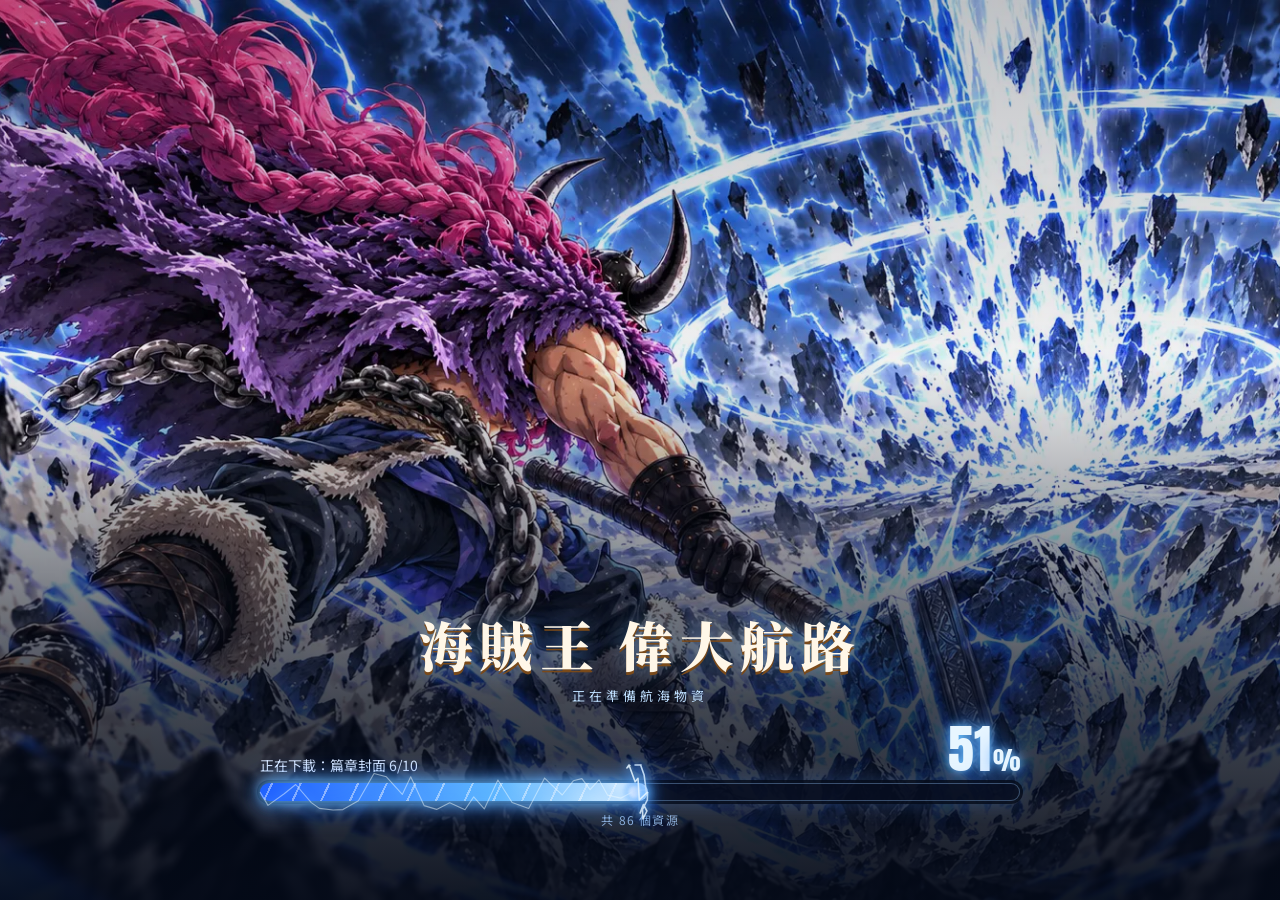
==== commit 85eacda7: "V59" ====
--- a/index.html
+++ b/index.html
@@ -14,16 +14,16 @@
 <link rel="preconnect" href="https://fonts.googleapis.com">
 <link rel="preconnect" href="https://fonts.gstatic.com" crossorigin>
 <link href="https://fonts.googleapis.com/css2?family=Anton&family=Noto+Sans+TC:wght@400;500;700;900&family=Noto+Serif+TC:wght@700;900&display=swap" rel="stylesheet">
-<link rel="stylesheet" href="css/loader.css?v=56">
-<link rel="preload" as="image" href="assets/ui/loading_bg.webp?v=56">
-<link rel="stylesheet" href="css/style.css?v=56">
-<link rel="stylesheet" href="css/fx.css?v=56">
-<link rel="stylesheet" href="css/mobile.css?v=56">
-<link rel="stylesheet" href="css/ui2.css?v=56">
-<link rel="stylesheet" href="css/modes.css?v=56">
-<link rel="stylesheet" href="css/lobby.css?v=56">
-<link rel="stylesheet" href="css/polish.css?v=56">
-<link rel="stylesheet" href="css/exchange.css?v=56">
+<link rel="stylesheet" href="css/loader.css?v=59">
+<link rel="preload" as="image" href="assets/ui/loading_bg.webp?v=59">
+<link rel="stylesheet" href="css/style.css?v=59">
+<link rel="stylesheet" href="css/fx.css?v=59">
+<link rel="stylesheet" href="css/mobile.css?v=59">
+<link rel="stylesheet" href="css/ui2.css?v=59">
+<link rel="stylesheet" href="css/modes.css?v=59">
+<link rel="stylesheet" href="css/lobby.css?v=59">
+<link rel="stylesheet" href="css/polish.css?v=59">
+<link rel="stylesheet" href="css/exchange.css?v=59">
 </head>
 <body>
 <div class="loader" id="loader" role="dialog" aria-modal="true" aria-label="遊戲載入中">
@@ -41,7 +41,7 @@
 
 <!-- ================= 登入 ================= -->
 <section class="screen" id="loginScreen">
-  <video class="login-video" id="loginVideo" poster="assets/login/poster.webp?v=56" autoplay muted loop playsinline preload="metadata"><source src="assets/login/loop.mp4?v=56" type="video/mp4"></video>
+  <video class="login-video" id="loginVideo" poster="assets/login/poster.webp?v=59" autoplay muted loop playsinline preload="metadata"><source src="assets/login/loop.mp4?v=59" type="video/mp4"></video>
   <div class="login-shade"></div>
   <header class="home-nav">
     <div class="hn-logo">海賊王</div>
@@ -93,7 +93,7 @@
     <div class="topbar-right">
       <button class="icon-btn snd" data-snd aria-label="音樂開關">♪</button>
       <div class="coin berry" title="貝里"><i class="berry-ico">B</i><b class="berryVal">0</b></div><div class="coin" title="寶藏幣"><i class="coin-ico"></i><b class="coinVal">0</b></div>
-      <button class="icon-btn lb-top" id="lbMail" aria-label="公告">✉</button><button class="btn-ghost" id="mdCrewBtn">角色背包</button>
+      <button class="icon-btn lb-top" id="lbMail" aria-label="公告">✉</button><button class="icon-btn lb-top lb-bell" id="lbBell" aria-label="每日懸賞與提醒">🔔</button><button class="btn-ghost" id="mdCrewBtn">角色背包</button>
       <button class="btn-gold" id="mdHubBtn">懸賞處</button>
     </div>
   </header>
@@ -104,10 +104,10 @@
     <div class="lb-plate" id="lbPlate"></div>
 
     <aside class="lb-left">
-      <button class="lb-login" id="lbLogin" aria-label="七日登入獎勵"><img src="assets/ui/login_reward.webp?v=56" alt="" class="lbl-ico"><span><b>七日登入</b><small id="lbLoginTxt"></small></span></button>
-      <div class="lb-backup" id="lbBackup" hidden><span>好一陣子沒備份存檔了，換手機或清除瀏覽器資料會遺失進度。</span><button class="btn-gold sm" id="lbBackupBtn">匯出存檔</button></div>
-      <button class="lb-news" id="lbNews"><i aria-hidden="true">📜</i><span><b>航海公告</b><small id="lbNewsTitle"></small></span></button>
-      <button class="lb-bounty" id="lbBounty"><span class="lbb-head"><b>每日懸賞</b><small id="lbBountyTxt"></small></span><span class="lbb-bar"><i id="lbBountyBar"></i></span></button>
+      <button class="lb-login" id="lbLogin" aria-label="七日登入獎勵"><img src="assets/ui/login_reward.webp?v=59" alt="" class="lbl-ico"><span><b>七日登入</b><small id="lbLoginTxt"></small></span><em class="lb-chev" aria-hidden="true">›</em></button>
+      <div class="lb-backup" id="lbBackup" hidden><i class="lb-new">新</i><span>好一陣子沒備份存檔了，換手機或清除瀏覽器資料會遺失進度。</span><button class="btn-gold sm" id="lbBackupBtn">匯出存檔</button></div>
+      <button class="lb-news" id="lbNews"><i aria-hidden="true">⛵</i><span><b>航海公告</b><small id="lbNewsTitle"></small></span><em class="lb-chev" aria-hidden="true">›</em></button>
+      <button class="lb-bounty" id="lbBounty"><i class="lbb-ico" aria-hidden="true">📜</i><span class="lbb-body"><span class="lbb-head"><b>每日懸賞</b><small id="lbBountyTxt"></small></span><span class="lbb-bar"><i id="lbBountyBar"></i></span></span><em class="lb-chev" aria-hidden="true">›</em></button>
       <div class="lb-team" id="lbTeam" aria-label="出戰陣容"></div>
     </aside>
 
@@ -127,11 +127,14 @@
       <button data-lb="train"><i>🏋</i><b>訓練營</b></button>
       <button data-lb="codex"><i>📖</i><b>圖鑑</b></button>
       <button data-lb="bounty"><i>📋</i><b>懸賞任務</b></button>
+      <button data-lb="titles"><i>🏆</i><b>成就</b></button>
+      <button data-lb="friends"><i>👥</i><b>好友</b></button>
+      <button data-lb="settings"><i>⚙️</i><b>設定</b></button>
     </nav>
 
     <div class="lb-play">
       <div class="lbp-bar">
-        <img class="lbp-bg" src="assets/ui/play_bar.webp?v=56" alt="" draggable="false">
+        <img class="lbp-bg" src="assets/ui/play_bar.webp?v=59" alt="" draggable="false">
         <button class="lb-modes" id="lbModesBtn" aria-label="模式選擇：奪寶大冒險、勇者之塔、登上虛空王座"><span><b>模式選擇</b><small>奪寶・勇者之塔・虛空王座</small></span></button>
         <button class="lb-go" id="lbGo" aria-label="關卡挑戰：前往海圖"><b>關卡挑戰</b><small id="lbGoSub"></small></button>
       </div>
@@ -143,7 +146,7 @@
         <div class="mode-grid">
       <button class="mode-card m-run" data-mode="run"><span class="mc-art" aria-hidden="true"></span><span class="mc-body"><b>奪寶大冒險</b><small>左右槳交替划船，越遠越刺激，沿途搶金幣</small><em id="mdRunBest"></em></span></button>
       <button class="mode-card m-tower" data-mode="tower"><span class="mc-art" aria-hidden="true"></span><span class="mc-body"><b>勇者之塔</b><small>挑戰各地海賊，每 10 層一位 BOSS，共 120 層</small><em id="mdTowerProg"></em></span></button>
-      <button class="mode-card m-xc" data-mode="exchange"><span class="mc-art" aria-hidden="true"></span><span class="mc-body"><b>懸賞金交易所</b><small>讀報看穿假新聞，買賣海賊懸賞金股票，10 天讓資金翻倍</small><em id="mdXcBest"></em></span></button>
+      <button class="mode-card m-xc" data-mode="exchange"><span class="mc-art" aria-hidden="true"></span><span class="mc-body"><b>懸賞金交易所</b><small>用寶藏幣買賣海賊團股票，每天 09:00～22:00 即時開盤</small><em id="mdXcBest"></em></span></button>
       <button class="mode-card m-throne" data-mode="throne"><span class="mc-art" aria-hidden="true"></span><span class="mc-body"><b>登上虛空王座</b><small>派出三位船員挑戰伊姆完全體，比拚累積傷害</small><em id="mdThroneBest"></em></span></button>
     </div>
       </div>
@@ -153,7 +156,8 @@
 
 <!-- ================= 虛空王座 ================= -->
 <section class="screen hidden" id="exchangeScreen">
-  <header class="topbar"><button class="btn-ghost ch-lobby" id="xcBack" aria-label="回到遊戲大廳">‹ 大廳</button><h2 class="xc-title">懸賞金交易所</h2><div class="topbar-right"><button class="icon-btn snd" data-snd aria-label="音樂開關">♪</button></div></header>
+  <header class="topbar"><button class="btn-ghost ch-lobby" id="xcBack" aria-label="回到遊戲大廳">‹ 大廳</button><h2 class="xc-title"><img src="assets/ui/exchange_logo.webp?v=59" alt="" class="xc-logo">懸賞金交易所</h2><div class="topbar-right"><button class="icon-btn snd" data-snd aria-label="音樂開關">♪</button></div></header>
+  <div class="mk-banner" id="mkBanner" role="status" aria-live="polite"></div>
   <div class="xc-body" id="xcBody"></div>
 </section>
 <section class="screen hidden" id="throneScreen">
@@ -349,7 +353,7 @@
   <div class="ev-main hidden" id="evPane" data-pane="summon"></div>
   <div class="g-main tavern" data-pane="summon">
     <div class="g-scene-wrap"><div class="g-scene" id="machine">
-      <img class="g-bg" src="assets/ui/gacha_tavern.webp?v=56" alt="海賊酒館裡的寶藏扭蛋機">
+      <img class="g-bg" src="assets/ui/gacha_tavern.webp?v=59" alt="海賊酒館裡的寶藏扭蛋機">
       <i class="g-lamp" style="--x:16.16%;--y:12.96%"></i><i class="g-lamp" style="--x:5.72%;--y:24.54%;--d:-.7s"></i><i class="g-lamp" style="--x:18.05%;--y:80.56%;--d:-1.3s"></i><i class="g-lamp" style="--x:57.58%;--y:70.83%;--d:-.3s"></i><i class="g-lamp" style="--x:65.66%;--y:45.68%;--d:-1.9s"></i>
       <div class="g-motes" aria-hidden="true"><i style="--x:0%;--s:2px;--t:6s;--d:-0.0s"></i><i style="--x:37%;--s:3px;--t:7s;--d:-0.7s"></i><i style="--x:74%;--s:4px;--t:8s;--d:-1.4s"></i><i style="--x:11%;--s:2px;--t:9s;--d:-2.1s"></i><i style="--x:48%;--s:3px;--t:10s;--d:-2.8s"></i><i style="--x:85%;--s:4px;--t:6s;--d:-3.5s"></i><i style="--x:22%;--s:2px;--t:7s;--d:-4.2s"></i><i style="--x:59%;--s:3px;--t:8s;--d:-4.9s"></i><i style="--x:96%;--s:4px;--t:9s;--d:-5.6s"></i><i style="--x:33%;--s:2px;--t:10s;--d:-6.3s"></i><i style="--x:70%;--s:3px;--t:6s;--d:-7.0s"></i><i style="--x:7%;--s:4px;--t:7s;--d:-7.7s"></i><i style="--x:44%;--s:2px;--t:8s;--d:-8.4s"></i><i style="--x:81%;--s:3px;--t:9s;--d:-9.1s"></i><i style="--x:18%;--s:4px;--t:10s;--d:-9.8s"></i><i style="--x:55%;--s:2px;--t:6s;--d:-10.5s"></i><i style="--x:92%;--s:3px;--t:7s;--d:-11.2s"></i><i style="--x:29%;--s:4px;--t:8s;--d:-11.9s"></i><i style="--x:66%;--s:2px;--t:9s;--d:-12.6s"></i><i style="--x:3%;--s:3px;--t:10s;--d:-13.3s"></i><i style="--x:40%;--s:4px;--t:6s;--d:-14.0s"></i><i style="--x:77%;--s:2px;--t:7s;--d:-14.7s"></i></div>
       <div class="g-globe"><canvas class="g-cv" id="gCv" aria-hidden="true"></canvas><div class="m-caps" id="mCaps"></div><i class="g-glass"></i></div>
@@ -364,6 +368,7 @@
       <div class="g-pulls">
         <button class="btn-gold big" id="pull1">抽 1 次<small>1 枚寶藏幣</small></button>
         <button class="btn-primary big" id="pull10">抽 10 次<small>9 枚・保底 SR 以上</small></button>
+        <button class="btn-primary big p100" id="pull100">抽 100 次<small>90 枚・每 10 抽保底 SR</small></button>
       </div>
       <table class="rates" id="rateTable"></table>
       <p class="g-empty" id="gEmpty"></p>
@@ -452,7 +457,7 @@
 <div class="modal" id="newsModal" role="dialog" aria-modal="true" aria-labelledby="newsTitle">
   <div class="modal-card">
     <header><h2 id="newsTitle">船上告示</h2><button class="icon-btn sm" data-close aria-label="關閉">×</button></header>
-    <div class="news-mascot"><img src="assets/chars/morgans_face.webp?v=56" alt="摩甘茲"><p><b>世界經濟新聞社長・摩甘茲</b><span>「大新聞！偉大航路的最新消息，全都在這裡！」</span></p></div>
+    <div class="news-mascot"><img src="assets/chars/morgans_face.webp?v=59" alt="摩甘茲"><p><b>世界經濟新聞社長・摩甘茲</b><span>「大新聞！偉大航路的最新消息，全都在這裡！」</span></p></div>
     <div class="news-full" id="newsFull"></div>
     <footer class="split"><button class="btn-ghost" id="newsEditBtn">管理公告</button><button class="btn-primary" data-close>關閉</button></footer>
   </div>
@@ -525,33 +530,33 @@
 <div class="toast" id="toast" role="status" aria-live="polite"></div>
 <div class="loading" id="loading"><div class="ld-wheel"></div><span>載入中</span></div>
 
-<script src="js/data.js?v=56"></script>
-<script src="js/engine3d.js?v=56"></script>
-<script src="js/scenes.js?v=56"></script>
-<script src="js/world.js?v=56"></script>
-<script src="js/battle_core.js?v=56"></script>
-<script src="js/battle.js?v=56"></script>
-<script src="js/audio.js?v=56"></script>
-<script src="js/fx.js?v=56"></script>
-<script src="js/fx_choreo.js?v=56"></script>
-<script src="js/admin.js?v=56"></script>
-<script src="js/app.js?v=56"></script>
-<script src="js/hub.js?v=56"></script>
-<script src="js/seer.js?v=56"></script>
-<script src="js/treasure.js?v=56"></script>
-<script src="js/crew.js?v=56"></script>
-<script src="js/icons.js?v=56"></script>
-<script src="js/home.js?v=56"></script>
-<script src="js/modes.js?v=56"></script>
-<script src="js/lobby.js?v=56"></script>
-<script src="js/daily.js?v=56"></script>
-<script src="js/exchange.js?v=56"></script>
-<script src="js/uiicons.js?v=56"></script>
-<script src="js/runner.js?v=56"></script>
-<script src="js/tower.js?v=56"></script>
-<script src="js/throne.js?v=56"></script>
-<script src="js/event.js?v=56"></script>
-<script src="js/music.js?v=56"></script>
-<script src="js/loader.js?v=56"></script>
+<script src="js/data.js?v=59"></script>
+<script src="js/engine3d.js?v=59"></script>
+<script src="js/scenes.js?v=59"></script>
+<script src="js/world.js?v=59"></script>
+<script src="js/battle_core.js?v=59"></script>
+<script src="js/battle.js?v=59"></script>
+<script src="js/audio.js?v=59"></script>
+<script src="js/fx.js?v=59"></script>
+<script src="js/fx_choreo.js?v=59"></script>
+<script src="js/admin.js?v=59"></script>
+<script src="js/app.js?v=59"></script>
+<script src="js/hub.js?v=59"></script>
+<script src="js/seer.js?v=59"></script>
+<script src="js/treasure.js?v=59"></script>
+<script src="js/crew.js?v=59"></script>
+<script src="js/icons.js?v=59"></script>
+<script src="js/home.js?v=59"></script>
+<script src="js/modes.js?v=59"></script>
+<script src="js/lobby.js?v=59"></script>
+<script src="js/daily.js?v=59"></script>
+<script src="js/exchange.js?v=59"></script>
+<script src="js/uiicons.js?v=59"></script>
+<script src="js/runner.js?v=59"></script>
+<script src="js/tower.js?v=59"></script>
+<script src="js/throne.js?v=59"></script>
+<script src="js/event.js?v=59"></script>
+<script src="js/music.js?v=59"></script>
+<script src="js/loader.js?v=59"></script>
 </body>
 </html>
--- a/css/lobby.css
+++ b/css/lobby.css
@@ -105,3 +105,59 @@
 
 @media (max-width:760px){.lb-bg img{object-position:50% 50%}}
 .ch-lobby{padding:6px 12px;font-weight:700}
+
+/* ===== v58 大廳改版：玩家資料、貨幣＋、左側卡片、下方功能列 ===== */
+#modeScreen .profile-chip.lb-prof{display:flex;align-items:center;gap:12px;padding:4px 18px 4px 4px;border-radius:99px;background:linear-gradient(90deg,rgba(8,16,34,.85),rgba(8,16,34,.4));border:1px solid rgba(232,193,112,.55);box-shadow:0 4px 16px rgba(0,0,0,.4);max-width:min(420px,60vw);text-align:left;color:#fff}
+.lbpf-av{position:relative;flex:0 0 auto;width:62px;height:62px;border-radius:50%;padding:3px;background:conic-gradient(from 200deg,#ffe7a8,#c98a22,#ffe7a8,#a8681a,#ffe7a8)}
+.lbpf-av img{width:100%;height:100%;border-radius:50%;object-fit:cover;background:#0b1830}
+.lbpf-av em{position:absolute;left:50%;bottom:-6px;transform:translateX(-50%);padding:0 7px;border-radius:99px;background:#0b1830;border:1px solid #e8b64a;font:800 11px/1.5 var(--num,system-ui);font-style:normal;color:#ffe7a8;white-space:nowrap}
+.lbpf-txt{display:flex;flex-direction:column;gap:2px;min-width:0}
+.lbpf-txt>b{font:900 18px/1.2 var(--serif);display:flex;align-items:center;gap:4px;white-space:nowrap;overflow:hidden;text-overflow:ellipsis}.lbpf-txt>b i{font-style:normal;font-size:14px}
+.lbpf-txt small{display:flex;align-items:center;gap:10px;font-size:12px;color:#cbd6e6;white-space:nowrap}
+.lbpf-txt small em{font-style:normal;font-weight:700;color:#ffcf5a}
+.lbpf-id{display:inline-flex;align-items:center;gap:4px}.lbpf-cp{cursor:pointer;opacity:.8;font-size:13px}
+.lbpf-xp{display:block;height:5px;width:min(220px,40vw);border-radius:99px;background:rgba(255,255,255,.15);overflow:hidden;margin-top:2px}.lbpf-xp i{display:block;height:100%;background:linear-gradient(90deg,#3fb6e8,#7ad8ff)}
+#modeScreen .topbar .coin{position:relative;padding-right:34px!important}
+.lb-plus{position:absolute;right:4px;top:50%;transform:translateY(-50%);width:24px;height:24px;display:grid;place-items:center;padding:0;border-radius:6px;border:1px solid #8a5a12;background:linear-gradient(180deg,#ffe08a,#d89a2a);color:#3a2000;font:900 16px/1 system-ui}
+/* 左側卡片 */
+.lb-left{gap:8px!important}
+.lb-login,.lb-news,.lb-bounty,.lb-team{position:relative;border-radius:12px!important;border:1px solid rgba(232,193,112,.55)!important;background:linear-gradient(90deg,rgba(10,20,44,.88),rgba(10,20,44,.62))!important;padding-right:30px!important}
+.lb-chev{position:absolute;right:10px;top:50%;transform:translateY(-50%);font-style:normal;font-size:22px;color:#e8d8b0;opacity:.85}
+.lb-news i,.lbb-ico{font-style:normal;font-size:26px;flex:0 0 auto;filter:drop-shadow(0 2px 3px rgba(0,0,0,.5))}
+.lb-bounty{display:flex!important;flex-direction:row!important;align-items:center;gap:10px!important}
+.lbb-body{display:flex;flex-direction:column;gap:6px;flex:1;min-width:0}
+.lb-backup{position:relative;border-radius:12px!important;padding-left:40px!important;background:linear-gradient(90deg,rgba(120,24,24,.9),rgba(80,16,16,.75))!important}
+.lb-new{position:absolute;left:0;top:0;padding:4px 8px;border-radius:12px 0 10px 0;background:#e0304a;font:900 13px/1 var(--serif);font-style:normal;color:#fff}
+.lb-backup .btn-gold{border-radius:99px}
+.lbt-h{display:flex;align-items:center;gap:8px;width:100%}.lbt-h i{font-style:normal;font-size:22px;color:#e8b64a}.lbt-h b{font-size:15px}
+.lb-team .lbt-av{width:54px!important;height:54px!important;border:2px solid #e8b64a!important;overflow:visible!important}
+.lb-team .lbt-av img{border-radius:50%}
+.lb-team .lbt-av em{bottom:-14px!important;background:none!important;font-size:11px!important;font-weight:800!important;text-shadow:0 1px 2px #000}
+.lb-team{padding-bottom:18px!important}
+/* 右側功能卡 */
+.lb-tiles button{border-radius:12px!important;border:1px solid rgba(232,193,112,.6)!important;background:linear-gradient(180deg,rgba(20,34,64,.92),rgba(10,20,44,.85))!important;padding:12px 6px 10px!important}
+.lb-tiles i{font-size:30px!important;filter:drop-shadow(0 3px 4px rgba(0,0,0,.5))}
+.lb-tiles b::after{content:" ›";opacity:.8}
+/* 下方功能列：一整條，項目之間有分隔線 */
+.lb-dock{gap:0!important;padding:6px 8px;border-radius:14px;border:1px solid rgba(232,193,112,.6);background:linear-gradient(180deg,rgba(14,26,52,.92),rgba(6,12,28,.92));box-shadow:0 8px 24px rgba(0,0,0,.45)}
+.lb-dock button{width:64px!important;border:0!important;background:none!important;box-shadow:none!important;border-radius:0!important;padding:6px 2px!important}
+.lb-dock button+button{border-left:1px solid rgba(232,193,112,.22)!important}
+.lb-dock button:hover{background:rgba(255,255,255,.06)!important;transform:none!important}
+.lb-dock i{font-size:24px!important}
+@media (max-width:1100px){.lb-dock button{width:54px!important}.lb-dock b{font-size:11px!important}}
+@media (max-width:760px){
+  #modeScreen .profile-chip.lb-prof{max-width:calc(100vw - 210px);padding-right:10px;gap:8px}
+  .lbpf-av{width:44px;height:44px}.lbpf-txt>b{font-size:14px}.lbpf-txt small{font-size:10.5px;gap:6px}.lbpf-id{display:none}.lbpf-xp{width:90px}
+  #modeScreen .topbar .coin{padding-right:28px!important}.lb-plus{width:20px;height:20px;font-size:14px}
+  .lb-bell{display:none}
+  .lb-dock{display:grid!important;grid-template-columns:repeat(4,1fr);row-gap:4px}
+  .lb-dock button{width:auto!important}.lb-dock button:nth-child(5){border-left:0!important}
+}
+#modeScreen .lb-left{top:calc(96px + var(--safeT))!important}
+#modeScreen .profile-chip.lb-prof{flex-shrink:0}
+@media (max-width:760px){
+  #modeScreen .topbar .snd{display:none}
+  #modeScreen .profile-chip.lb-prof{min-width:130px;max-width:46vw;flex-shrink:1}
+  #modeScreen .topbar .coin{min-width:0}
+}
+@media (max-width:760px){#modeScreen .topbar .snd{display:none!important}.lbpf-id{display:none!important}.lbpf-txt small{flex-wrap:nowrap}}
--- a/css/polish.css
+++ b/css/polish.css
@@ -234,3 +234,36 @@
 .rn-rhythm.low{box-shadow:inset 0 0 0 1px #ff5a5a,0 0 14px rgba(255,80,80,.7);animation:rnLow .5s ease-in-out infinite alternate}
 .rn-rhythm.low i{background:linear-gradient(90deg,#ff3a3a,#ff7a5a)!important}
 @keyframes rnLow{to{box-shadow:inset 0 0 0 1px #ff5a5a,0 0 22px rgba(255,80,80,.95)}}
+
+/* 17. 限定皮膚選擇卷、百連、後台快速獲得 */
+.st-card{width:min(620px,100%)}
+.st-grid{display:grid;grid-template-columns:repeat(auto-fill,minmax(150px,1fr));gap:10px;margin-top:6px}
+.st-opt{display:flex;flex-direction:column;align-items:center;gap:4px;padding:8px;border-radius:12px;border:1px solid rgba(255,122,217,.5);background:rgba(255,122,217,.08);color:#fff}
+.st-opt img{width:100%;aspect-ratio:3/4;object-fit:contain}
+.st-opt small{color:#cbd6e6;font-size:12px}
+.st-opt.own{opacity:.45}
+.st-opt:not(.own):hover{border-color:#ff7ad9;box-shadow:0 0 14px rgba(255,122,217,.45)}
+.bagItem [data-ticket]{margin-left:8px;flex:0 0 auto}
+.g-pulls{flex-wrap:wrap}
+.g-pulls .p100{background:linear-gradient(180deg,#8a4bd8,#5a2aa8)!important;color:#fff}
+.adm-get{display:inline-flex;gap:6px;align-items:center;margin:4px 6px 4px 0}
+.adm-get select{max-width:220px;padding:6px;border-radius:8px;background:#0e2036;color:#fff;border:1px solid rgba(255,255,255,.25)}
+
+/* 18. 手機橫向等矮螢幕（高度 ≤ 500）：操作面板壓成一條，讓出戰場空間給立繪 */
+@media (max-height:500px) and (orientation:landscape){
+  #battleScreen .b-cmd{display:flex!important;flex-direction:row!important;align-items:stretch;gap:6px!important;padding:4px 8px calc(4px + var(--safeB,0px))!important}
+  #battleScreen .b-team{display:flex;flex-direction:row;align-items:center;gap:3px;flex:0 0 auto}
+  #battleScreen .b-team>*{width:30px!important;height:30px!important}
+  #battleScreen .skills{flex:1 1 auto;display:grid!important;grid-template-columns:repeat(5,minmax(0,1fr))!important;grid-template-rows:none!important;gap:5px!important}
+  #battleScreen .skill{min-height:0!important;height:58px;padding:4px 6px!important}
+  #battleScreen .skill .sk-desc,#battleScreen .skill .sk-tags{display:none!important}
+  #battleScreen .skill .sk-name{font-size:12px!important;white-space:nowrap;overflow:hidden;text-overflow:ellipsis}
+  #battleScreen .skill .sk-top{font-size:10px}
+  #battleScreen .skill .sk-pp{height:10px;margin-top:2px}
+  #battleScreen .cmd-side{display:grid!important;grid-template-columns:repeat(3,auto);gap:3px!important;flex:0 0 auto}
+  #battleScreen .cmd-btn{min-height:0!important;height:27px;padding:0 8px!important;font-size:11px!important}
+  #battleScreen .cmd-btn small{display:none}
+  #battleScreen .b-top{padding-top:calc(4px + var(--safeT,0px))!important}
+  #battleScreen .b-arena{top:calc(70px + var(--safeT,0px))!important;bottom:calc(74px + var(--safeB,0px))!important}
+  #battleScreen .fighter{height:96%!important;bottom:0!important}
+}
--- a/css/exchange.css
+++ b/css/exchange.css
@@ -1,36 +1,115 @@
-/* ===== 摩甘茲的懸賞金交易所 ===== */
-.m-xc .mc-art{background:radial-gradient(circle at 70% 40%,rgba(255,240,200,.25),transparent 60%),url('../assets/chars/morgans.webp?v=49') center 18%/cover,#e9dfc8!important}
-.m-xc .mc-art::after{content:'';position:absolute;inset:0;background:linear-gradient(180deg,transparent 55%,rgba(8,18,32,.55))}
-#exchangeScreen{background:radial-gradient(ellipse at 50% 0,#2a3b5a,#0b1426 70%);overflow:hidden}
+/* ===== 懸賞金交易所 v2（看盤 App 風格，紅漲綠跌） ===== */
+.m-xc .mc-art{background:linear-gradient(160deg,rgba(255,90,90,.35),transparent 50%),url('../assets/chars/morgans.webp?v=49') center 18%/cover,#13233d!important}
+.m-xc .mc-art::after{content:'';position:absolute;inset:0;background:linear-gradient(180deg,transparent 55%,rgba(8,18,32,.6))}
+#exchangeScreen{background:radial-gradient(ellipse at 50% -10%,#1d2d4a,#070d1a 70%);overflow:hidden}
 .xc-title{margin:0 auto 0 8px;font:900 20px var(--serif)}
-.xc-body{position:absolute;inset:calc(64px + var(--safeT)) 0 0;overflow-y:auto;-webkit-overflow-scrolling:touch;padding:8px clamp(10px,2vw,24px) calc(24px + var(--safeB))}
-.xc-intro{max-width:760px;margin:10px auto;display:flex;gap:18px;align-items:flex-start;padding:18px;border-radius:18px;background:linear-gradient(180deg,#f3ead2,#e2d4b0);color:#2b2216;box-shadow:0 10px 30px rgba(0,0,0,.4)}
-.xc-intro img{width:120px;height:120px;border-radius:50%;object-fit:cover;border:3px solid #8a6a3a;flex:0 0 auto}
-.xc-intro h2{margin:0 0 6px;font:900 24px var(--serif)}.xc-intro p,.xc-intro li{line-height:1.7;font-size:14px}.xc-intro ul{padding-left:18px;margin:8px 0}
-.xc-best{color:#6a4a1a}
-.xc-top{display:flex;flex-wrap:wrap;gap:8px 18px;justify-content:center;margin:4px 0 10px;font-size:14px}
-.xc-top span{padding:6px 12px;border-radius:99px;background:rgba(255,255,255,.08);border:1px solid rgba(255,255,255,.15)}
-.up{color:#5fe09a}.dn{color:#ff7a7a}
-.xc-grid{display:grid;grid-template-columns:minmax(0,1fr) minmax(0,1.25fr);gap:14px;max-width:1200px;margin:0 auto}
-.xc-paper{padding:14px;border-radius:14px;background:linear-gradient(180deg,#f2e9d0,#ddd0ae);color:#2b2216;box-shadow:0 8px 24px rgba(0,0,0,.35);font-family:var(--serif)}
-.xc-paper header{display:flex;align-items:center;gap:10px;border-bottom:3px double #5a4426;padding-bottom:8px;margin-bottom:8px}
-.xc-paper header img{width:46px;height:46px;border-radius:50%;object-fit:cover;border:2px solid #5a4426}
-.xc-paper h3{margin:0;font:900 22px var(--serif);letter-spacing:.08em}.xc-paper small{font-family:var(--sans);font-size:12px;color:#6a5434}
-.xc-news{padding:10px 4px;border-bottom:1px dashed #9a845a}
-.xc-news p{margin:0 0 6px;font-size:16px;font-weight:900;line-height:1.45}
-.xc-news footer{display:flex;align-items:center;justify-content:space-between;gap:8px;font-family:var(--sans);font-size:12px;color:#5a4a30}
-.xc-news footer .btn-ghost{color:#2b2216;border-color:#8a6a3a;background:rgba(255,255,255,.4)}
-.xc-news.true{background:rgba(60,170,100,.14)}.xc-news.true b{color:#1d7a44}
-.xc-news.fake{background:rgba(220,60,60,.12)}.xc-news.fake p{text-decoration:line-through;opacity:.75}.xc-news.fake b{color:#b42828}
-.xc-yday{margin-top:8px;font-family:var(--sans);font-size:13px}.xc-yday summary{cursor:pointer;font-weight:700}
-.xc-yday p{margin:4px 0}.xc-yday .fake{color:#b42828}.xc-yday .true{color:#1d7a44}
-.xc-market{display:grid;grid-template-columns:repeat(auto-fill,minmax(250px,1fr));gap:10px;align-content:start}
-.xc-stock{display:grid;grid-template-columns:48px minmax(0,1fr) 90px;grid-template-rows:auto auto;gap:6px 10px;align-items:center;padding:10px;border-radius:12px;background:rgba(10,22,44,.75);border:1px solid rgba(232,193,112,.35)}
-.xc-stock img{width:48px;height:48px;border-radius:10px;object-fit:cover}
-.xs-info{display:flex;flex-direction:column;min-width:0}.xs-info b{white-space:nowrap;overflow:hidden;text-overflow:ellipsis}
-.xs-info span{font:900 18px/1.2 var(--num,sans-serif)}.xs-info em{font-style:normal;font-size:12px;margin-left:4px}.xs-info small{color:#cbd6e6;font-size:11.5px}
-.xc-spark{width:90px;height:26px}
-.xs-btn{grid-column:1/-1;display:grid;grid-template-columns:repeat(4,1fr);gap:6px}
-.xs-btn button{padding:6px 0}
-.xc-foot{display:flex;justify-content:center;margin:16px 0 8px}
-@media (max-width:860px){.xc-grid{grid-template-columns:1fr}.xc-intro{flex-direction:column;align-items:center;text-align:left}.xc-market{grid-template-columns:1fr}}
+.xc-body{position:absolute;inset:calc(60px + var(--safeT)) 0 0;overflow-y:auto;-webkit-overflow-scrolling:touch;padding:6px clamp(8px,1.6vw,20px) calc(18px + var(--safeB))}
+.up{color:#ff5a5a!important}.dn{color:#3fd07a!important}
+.mk-top{display:flex;flex-wrap:wrap;gap:8px;align-items:stretch;margin-bottom:8px}
+.mk-top>div{display:flex;flex-direction:column;justify-content:center;padding:6px 12px;border-radius:12px;background:rgba(255,255,255,.05);border:1px solid rgba(255,255,255,.1)}
+.mk-top small{font-size:11px;color:#9fb0c8}.mk-top b{font:800 18px/1.2 var(--num,system-ui)}.mk-top em{font-style:normal;font-size:12px}
+.mk-idx{min-width:150px}.mk-wallet{min-width:110px}
+.mk-st{flex-direction:row!important;align-items:center;gap:8px;margin-right:auto;color:#cbd6e6;font-size:13px}
+.mk-st i{width:9px;height:9px;border-radius:50%;background:#6a7a90}.mk-st.on i{background:#ff5a5a;box-shadow:0 0 0 4px rgba(255,90,90,.25);animation:mkLive 1.4s infinite}
+@keyframes mkLive{50%{box-shadow:0 0 0 7px rgba(255,90,90,.08)}}
+.mk-tabs{display:none;gap:4px;margin-bottom:8px}
+.mk-tabs button{flex:1;padding:8px 4px;border-radius:10px;border:1px solid rgba(255,255,255,.12);background:rgba(255,255,255,.04);color:#cbd6e6;font-weight:700}
+.mk-tabs button.on{background:#e8b64a;color:#2a1600;border-color:#e8b64a}
+.mk-grid{display:grid;grid-template-columns:minmax(250px,320px) minmax(0,1fr) minmax(260px,330px);gap:10px;align-items:start}
+.mk-list,.mk-main,.mk-side>div{border-radius:14px;background:rgba(10,20,40,.72);border:1px solid rgba(255,255,255,.1)}
+.mk-list{padding:4px;max-height:calc(100dvh - 190px);overflow-y:auto}
+.mk-row{display:grid;grid-template-columns:34px minmax(0,1fr) 64px 76px;gap:8px;align-items:center;width:100%;padding:7px 8px;border:0;border-radius:10px;background:none;color:#f0f4fa;text-align:left}
+.mk-row+.mk-row{border-top:1px solid rgba(255,255,255,.05)}
+.mk-row:hover{background:rgba(255,255,255,.05)}.mk-row.on{background:rgba(232,182,74,.14);box-shadow:inset 3px 0 0 #e8b64a}
+.mk-emb{display:grid;place-items:center;border-radius:50%;overflow:hidden;background:var(--ec);box-shadow:0 0 0 2px var(--ec),0 0 0 3px rgba(0,0,0,.4);flex:0 0 auto}
+.mk-emb img{width:100%;height:100%;object-fit:cover}.mk-emb b{font:900 15px var(--serif);color:#fff;text-shadow:0 1px 2px #000}
+.mk-nm{display:flex;flex-direction:column;min-width:0}.mk-nm b{font-size:13.5px;white-space:nowrap;overflow:hidden;text-overflow:ellipsis}.mk-nm small{font-size:11px;color:#8fa0b8}
+.mk-spark{width:64px;height:22px;display:block}
+.mk-px{display:flex;flex-direction:column;align-items:flex-end;font-variant-numeric:tabular-nums}.mk-px b{font-size:14px}.mk-px small{font-size:11px}
+.mk-main{padding:12px;display:flex;flex-direction:column;gap:10px;min-width:0}
+.mk-head{display:flex;flex-wrap:wrap;gap:10px 14px;align-items:center}
+.mk-hn h3{margin:0;font:900 18px var(--serif)}.mk-hn h3 small{font:600 12px system-ui;color:#8fa0b8}
+.mk-big{display:flex;align-items:baseline;gap:10px;font-variant-numeric:tabular-nums}.mk-big b{font:900 30px/1.1 var(--num,system-ui)}.mk-big span{font-size:14px;font-weight:700}
+.mk-ohlc{display:grid;grid-template-columns:repeat(4,auto);gap:4px 14px;margin:0 0 0 auto;font-size:12px}
+.mk-ohlc dt{color:#8fa0b8}.mk-ohlc dd{margin:0;font-weight:700;font-variant-numeric:tabular-nums}
+.mk-cv{position:relative;height:clamp(220px,38vh,380px);border-radius:10px;background:rgba(0,0,0,.25)}
+.mk-cv canvas{display:block}
+.mk-vt{position:absolute;right:8px;top:6px;display:flex;gap:4px;z-index:1}
+.mk-vt button{padding:3px 10px;border-radius:99px;border:1px solid rgba(255,255,255,.2);background:rgba(0,0,0,.35);color:#cbd6e6;font-size:12px}.mk-vt button.on{background:#e8b64a;color:#2a1600}
+.mk-trade{display:flex;flex-direction:column;gap:8px}
+.mk-closed{margin:0;padding:6px 10px;border-radius:8px;background:rgba(255,255,255,.06);color:#cbd6e6;font-size:13px}
+.mk-qty{display:flex;align-items:center;gap:10px;font-size:13px}.mk-qty input{flex:1;accent-color:#e8b64a}.mk-qty b{min-width:44px;text-align:right;font-size:16px}
+.mk-est{margin:0;font-size:12px;color:#9fb0c8}
+.mk-bs{display:grid;grid-template-columns:1fr 1fr;gap:10px}
+.mk-bs button{display:flex;flex-direction:column;align-items:center;padding:12px 6px;border:0;border-radius:12px;font:900 20px var(--serif);color:#fff;letter-spacing:.2em}
+.mk-bs small{font:600 11px system-ui;letter-spacing:0;opacity:.85}
+.mk-buy{background:linear-gradient(180deg,#ff6a6a,#c8322b);box-shadow:0 6px 16px rgba(200,50,43,.4)}
+.mk-sell{background:linear-gradient(180deg,#4ad88a,#1f9a55);box-shadow:0 6px 16px rgba(31,154,85,.4)}
+.mk-bs button[disabled]{opacity:.35;box-shadow:none}
+.mk-mine{margin:0;font-size:13px;color:#cbd6e6}
+.mk-side{display:flex;flex-direction:column;gap:10px;min-width:0}
+.mk-side>div{padding:10px 12px}.mk-side h4{margin:0 0 6px;font-size:14px}
+.mk-hold table{width:100%;border-collapse:collapse;font-size:12px;font-variant-numeric:tabular-nums}
+.mk-hold th{color:#8fa0b8;font-weight:600;text-align:right;padding:3px}.mk-hold th:first-child,.mk-hold td:first-child{text-align:left}
+.mk-hold td{text-align:right;padding:5px 3px;border-top:1px solid rgba(255,255,255,.06);cursor:pointer}.mk-hold td small{font-size:10.5px}
+.mk-real{font-size:12.5px;color:#cbd6e6;margin:8px 0 4px}
+.mk-hold details{font-size:12px;color:#cbd6e6}.mk-hold details p{margin:3px 0}
+.mk-empty{font-size:12.5px;color:#8fa0b8;margin:4px 0}
+.mk-news{max-height:330px;overflow-y:auto}
+.mk-news p{margin:0;padding:6px 0;border-top:1px solid rgba(255,255,255,.06);font-size:12.5px;line-height:1.5;cursor:pointer;color:#e6ecf4!important}
+.mk-news p.up{box-shadow:inset 3px 0 0 #ff5a5a;padding-left:8px}.mk-news p.dn{box-shadow:inset 3px 0 0 #3fd07a;padding-left:8px}.mk-news p.clar{box-shadow:inset 3px 0 0 #e8b64a;padding-left:8px;color:#ffe7a8!important}
+.mk-news time{color:#8fa0b8;margin-right:6px;font-size:11px}
+.mk-note{max-width:1200px;margin:12px auto 0;font-size:11.5px;color:#7f90a8;text-align:center}
+.mk-banner{position:absolute;left:50%;top:calc(66px + var(--safeT));z-index:20;transform:translate(-50%,-140%);display:flex;gap:10px;align-items:center;max-width:min(680px,94vw);padding:10px 16px;border-radius:12px;background:rgba(10,20,40,.95);border:1px solid #e8b64a;box-shadow:0 10px 30px rgba(0,0,0,.5);transition:transform .35s cubic-bezier(.2,.8,.2,1);cursor:pointer;font-size:14px}
+.mk-banner.show{transform:translate(-50%,0)}
+.mk-banner b{flex:0 0 auto;padding:2px 8px;border-radius:6px;background:#e8b64a;color:#2a1600;font-size:12px}
+.mk-banner.up{border-color:#ff5a5a}.mk-banner.up b{background:#ff5a5a;color:#fff}.mk-banner.dn{border-color:#3fd07a}.mk-banner.dn b{background:#2fae6a;color:#fff}
+@media (max-width:1200px){.mk-grid{grid-template-columns:minmax(240px,300px) minmax(0,1fr)}.mk-side{grid-column:1/-1;display:grid;grid-template-columns:1fr 1fr}}
+@media (max-width:860px){
+  .mk-tabs{display:flex}
+  .mk-grid{grid-template-columns:1fr}
+  .mk-grid>section{display:none}
+  .mk-grid.tab-market .mk-list,.mk-grid.tab-chart .mk-main{display:flex;flex-direction:column}
+  .mk-grid.tab-market .mk-list{display:block;max-height:none}
+  .mk-grid.tab-hold .mk-side,.mk-grid.tab-news .mk-side{display:flex}
+  .mk-grid.tab-hold .mk-news,.mk-grid.tab-news .mk-hold{display:none}
+  .mk-news{max-height:none}
+  .mk-top{display:grid;grid-template-columns:1fr 1fr}.mk-st{grid-column:1/-1;order:-1}
+  .mk-ohlc{margin:0;grid-template-columns:repeat(4,1fr);width:100%}
+  .mk-cv{height:min(300px,42dvh)}
+}
+/* v59：標誌、類股分類、手機操作 */
+.m-xc .mc-art{background:radial-gradient(circle at 50% 45%,rgba(255,220,140,.35),transparent 60%),url('../assets/ui/exchange_logo.webp?v=59') center 42%/58% no-repeat,linear-gradient(160deg,#1d3460,#0b1426)!important}
+.mk-logo{width:52px;height:52px;object-fit:contain;align-self:center;filter:drop-shadow(0 3px 6px rgba(0,0,0,.5))}
+.mk-top>.mk-logo{padding:0;border:0;background:none}
+.mk-cats{position:sticky;top:0;z-index:2;display:flex;gap:4px;overflow-x:auto;scrollbar-width:none;padding:4px 2px 6px;background:rgba(10,20,40,.96)}
+.mk-cats::-webkit-scrollbar{display:none}
+.mk-cats button{flex:0 0 auto;padding:6px 11px;border-radius:99px;border:1px solid rgba(255,255,255,.15);background:rgba(255,255,255,.05);color:#cbd6e6;font-size:12.5px;font-weight:700;white-space:nowrap}
+.mk-cats button.on{background:#e8b64a;border-color:#e8b64a;color:#2a1600}
+.mk-etf{margin:2px 0 0;font-size:11.5px;color:#9fb0c8}
+.mk-row{min-height:52px}
+@media (max-width:860px){
+  .mk-logo{width:40px;height:40px;grid-row:span 2}
+  .mk-top{grid-template-columns:auto 1fr 1fr}.mk-st{grid-column:1/-1}
+  .mk-row{grid-template-columns:36px minmax(0,1fr) 56px 74px;padding:10px 8px}
+  .mk-tabs{position:sticky;top:0;z-index:5;background:rgba(7,13,26,.96);padding:4px 0}
+  .mk-tabs button{padding:10px 4px;font-size:14px}
+  .mk-cats{top:50px}
+  /* 交易區固定在畫面底部，滑桿與買賣按鈕隨手可按 */
+  .mk-grid.tab-chart .mk-trade{position:sticky;bottom:calc(-18px - var(--safeB));z-index:4;margin:0 -12px -12px;padding:10px 12px calc(12px + var(--safeB));background:linear-gradient(180deg,rgba(10,20,40,.9),#0a1428 30%);border-top:1px solid rgba(232,182,74,.35);border-radius:0 0 14px 14px}
+  .mk-qty input{height:28px}
+  .mk-bs button{padding:14px 6px;font-size:22px}
+  .mk-banner{top:calc(60px + var(--safeT));font-size:13px}
+}
+.xc-title{display:flex;align-items:center;gap:8px}.xc-logo{width:40px;height:40px;object-fit:contain;filter:drop-shadow(0 2px 4px rgba(0,0,0,.5))}
+@media (max-width:860px){
+  .mk-top{grid-template-columns:repeat(3,minmax(0,1fr))!important;gap:6px}
+  .mk-top>div{padding:5px 8px}.mk-top b{font-size:15px}
+  .mk-st{grid-column:1/-1!important;font-size:12px}
+  .mk-idx,.mk-wallet{min-width:0!important}
+  .mk-cats{top:52px;margin-top:0}
+  .mk-list{padding-top:0}
+  .xc-logo{width:32px;height:32px}
+}
+@media (max-width:860px){.mk-grid.tab-market .mk-list{overflow:visible!important}}
+@media (max-width:860px){.mk-grid{grid-template-columns:minmax(0,1fr)!important}.mk-list,.mk-cats{min-width:0;max-width:100%}}
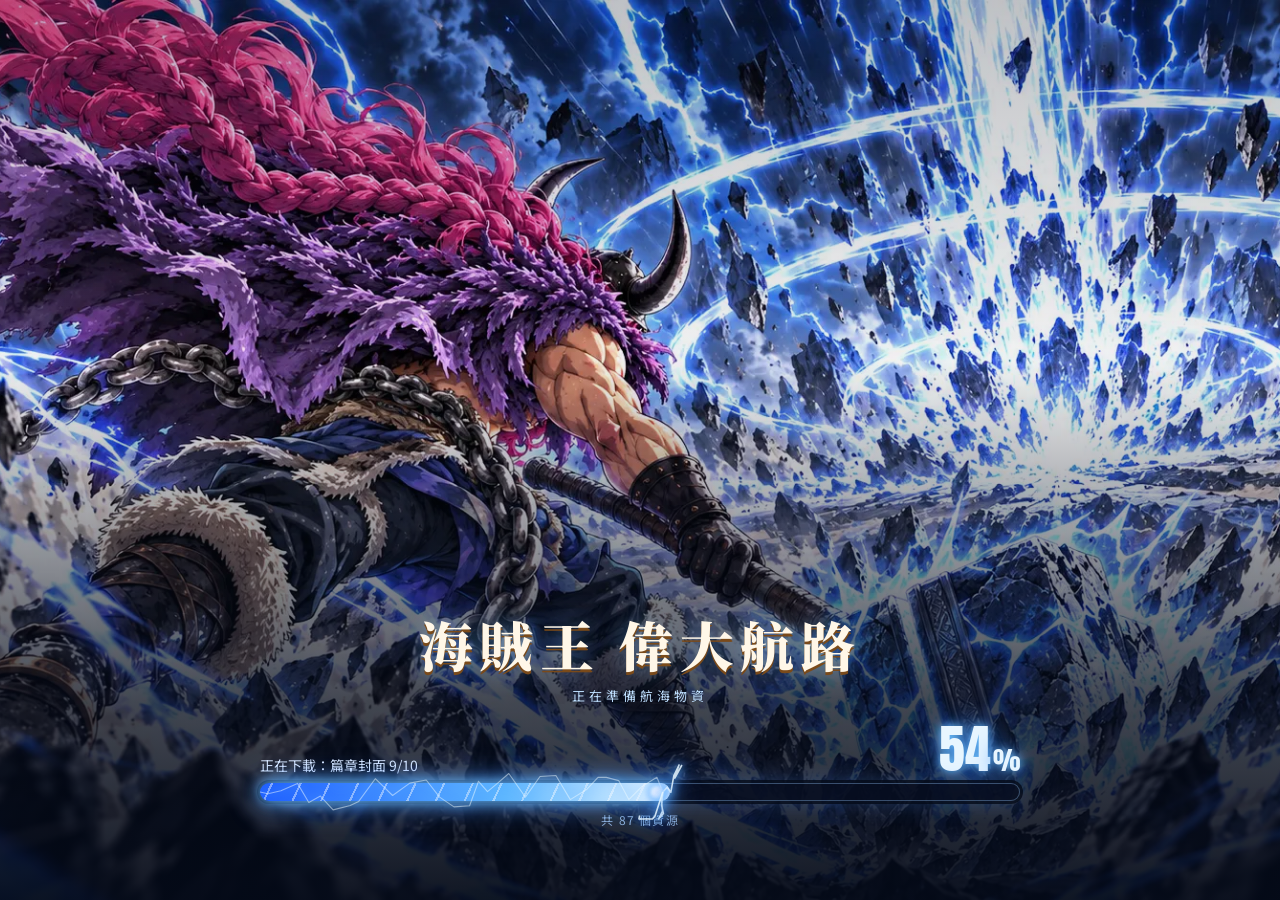
==== commit 44480157: "v62" ====
--- a/index.html
+++ b/index.html
@@ -14,16 +14,16 @@
 <link rel="preconnect" href="https://fonts.googleapis.com">
 <link rel="preconnect" href="https://fonts.gstatic.com" crossorigin>
 <link href="https://fonts.googleapis.com/css2?family=Anton&family=Noto+Sans+TC:wght@400;500;700;900&family=Noto+Serif+TC:wght@700;900&display=swap" rel="stylesheet">
-<link rel="stylesheet" href="css/loader.css?v=59">
-<link rel="preload" as="image" href="assets/ui/loading_bg.webp?v=59">
-<link rel="stylesheet" href="css/style.css?v=59">
-<link rel="stylesheet" href="css/fx.css?v=59">
-<link rel="stylesheet" href="css/mobile.css?v=59">
-<link rel="stylesheet" href="css/ui2.css?v=59">
-<link rel="stylesheet" href="css/modes.css?v=59">
-<link rel="stylesheet" href="css/lobby.css?v=59">
-<link rel="stylesheet" href="css/polish.css?v=59">
-<link rel="stylesheet" href="css/exchange.css?v=59">
+<link rel="stylesheet" href="css/loader.css?v=62">
+<link rel="preload" as="image" href="assets/ui/loading_bg.webp?v=62">
+<link rel="stylesheet" href="css/style.css?v=62">
+<link rel="stylesheet" href="css/fx.css?v=62">
+<link rel="stylesheet" href="css/mobile.css?v=62">
+<link rel="stylesheet" href="css/ui2.css?v=62">
+<link rel="stylesheet" href="css/modes.css?v=62">
+<link rel="stylesheet" href="css/lobby.css?v=62">
+<link rel="stylesheet" href="css/polish.css?v=62">
+<link rel="stylesheet" href="css/exchange.css?v=62">
 </head>
 <body>
 <div class="loader" id="loader" role="dialog" aria-modal="true" aria-label="遊戲載入中">
@@ -41,7 +41,7 @@
 
 <!-- ================= 登入 ================= -->
 <section class="screen" id="loginScreen">
-  <video class="login-video" id="loginVideo" poster="assets/login/poster.webp?v=59" autoplay muted loop playsinline preload="metadata"><source src="assets/login/loop.mp4?v=59" type="video/mp4"></video>
+  <video class="login-video" id="loginVideo" poster="assets/login/poster.webp?v=62" autoplay muted loop playsinline preload="metadata"><source src="assets/login/loop.mp4?v=62" type="video/mp4"></video>
   <div class="login-shade"></div>
   <header class="home-nav">
     <div class="hn-logo">海賊王</div>
@@ -104,7 +104,7 @@
     <div class="lb-plate" id="lbPlate"></div>
 
     <aside class="lb-left">
-      <button class="lb-login" id="lbLogin" aria-label="七日登入獎勵"><img src="assets/ui/login_reward.webp?v=59" alt="" class="lbl-ico"><span><b>七日登入</b><small id="lbLoginTxt"></small></span><em class="lb-chev" aria-hidden="true">›</em></button>
+      <button class="lb-login" id="lbLogin" aria-label="七日登入獎勵"><img src="assets/ui/login_reward.webp?v=62" alt="" class="lbl-ico"><span><b>七日登入</b><small id="lbLoginTxt"></small></span><em class="lb-chev" aria-hidden="true">›</em></button>
       <div class="lb-backup" id="lbBackup" hidden><i class="lb-new">新</i><span>好一陣子沒備份存檔了，換手機或清除瀏覽器資料會遺失進度。</span><button class="btn-gold sm" id="lbBackupBtn">匯出存檔</button></div>
       <button class="lb-news" id="lbNews"><i aria-hidden="true">⛵</i><span><b>航海公告</b><small id="lbNewsTitle"></small></span><em class="lb-chev" aria-hidden="true">›</em></button>
       <button class="lb-bounty" id="lbBounty"><i class="lbb-ico" aria-hidden="true">📜</i><span class="lbb-body"><span class="lbb-head"><b>每日懸賞</b><small id="lbBountyTxt"></small></span><span class="lbb-bar"><i id="lbBountyBar"></i></span></span><em class="lb-chev" aria-hidden="true">›</em></button>
@@ -127,14 +127,14 @@
       <button data-lb="train"><i>🏋</i><b>訓練營</b></button>
       <button data-lb="codex"><i>📖</i><b>圖鑑</b></button>
       <button data-lb="bounty"><i>📋</i><b>懸賞任務</b></button>
-      <button data-lb="titles"><i>🏆</i><b>成就</b></button>
+      <button data-lb="titles" class="lb-dot-host"><i>🏆</i><b>成就</b></button>
       <button data-lb="friends"><i>👥</i><b>好友</b></button>
       <button data-lb="settings"><i>⚙️</i><b>設定</b></button>
     </nav>
 
     <div class="lb-play">
       <div class="lbp-bar">
-        <img class="lbp-bg" src="assets/ui/play_bar.webp?v=59" alt="" draggable="false">
+        <img class="lbp-bg" src="assets/ui/play_bar.webp?v=62" alt="" draggable="false">
         <button class="lb-modes" id="lbModesBtn" aria-label="模式選擇：奪寶大冒險、勇者之塔、登上虛空王座"><span><b>模式選擇</b><small>奪寶・勇者之塔・虛空王座</small></span></button>
         <button class="lb-go" id="lbGo" aria-label="關卡挑戰：前往海圖"><b>關卡挑戰</b><small id="lbGoSub"></small></button>
       </div>
@@ -156,7 +156,7 @@
 
 <!-- ================= 虛空王座 ================= -->
 <section class="screen hidden" id="exchangeScreen">
-  <header class="topbar"><button class="btn-ghost ch-lobby" id="xcBack" aria-label="回到遊戲大廳">‹ 大廳</button><h2 class="xc-title"><img src="assets/ui/exchange_logo.webp?v=59" alt="" class="xc-logo">懸賞金交易所</h2><div class="topbar-right"><button class="icon-btn snd" data-snd aria-label="音樂開關">♪</button></div></header>
+  <header class="topbar"><button class="btn-ghost ch-lobby" id="xcBack" aria-label="回到遊戲大廳">‹ 大廳</button><h2 class="xc-title"><img src="assets/ui/exchange_logo.webp?v=62" alt="" class="xc-logo">懸賞金交易所</h2><div class="topbar-right"><button class="icon-btn snd" data-snd aria-label="音樂開關">♪</button></div></header>
   <div class="mk-banner" id="mkBanner" role="status" aria-live="polite"></div>
   <div class="xc-body" id="xcBody"></div>
 </section>
@@ -353,7 +353,7 @@
   <div class="ev-main hidden" id="evPane" data-pane="summon"></div>
   <div class="g-main tavern" data-pane="summon">
     <div class="g-scene-wrap"><div class="g-scene" id="machine">
-      <img class="g-bg" src="assets/ui/gacha_tavern.webp?v=59" alt="海賊酒館裡的寶藏扭蛋機">
+      <img class="g-bg" src="assets/ui/gacha_tavern.webp?v=62" alt="海賊酒館裡的寶藏扭蛋機">
       <i class="g-lamp" style="--x:16.16%;--y:12.96%"></i><i class="g-lamp" style="--x:5.72%;--y:24.54%;--d:-.7s"></i><i class="g-lamp" style="--x:18.05%;--y:80.56%;--d:-1.3s"></i><i class="g-lamp" style="--x:57.58%;--y:70.83%;--d:-.3s"></i><i class="g-lamp" style="--x:65.66%;--y:45.68%;--d:-1.9s"></i>
       <div class="g-motes" aria-hidden="true"><i style="--x:0%;--s:2px;--t:6s;--d:-0.0s"></i><i style="--x:37%;--s:3px;--t:7s;--d:-0.7s"></i><i style="--x:74%;--s:4px;--t:8s;--d:-1.4s"></i><i style="--x:11%;--s:2px;--t:9s;--d:-2.1s"></i><i style="--x:48%;--s:3px;--t:10s;--d:-2.8s"></i><i style="--x:85%;--s:4px;--t:6s;--d:-3.5s"></i><i style="--x:22%;--s:2px;--t:7s;--d:-4.2s"></i><i style="--x:59%;--s:3px;--t:8s;--d:-4.9s"></i><i style="--x:96%;--s:4px;--t:9s;--d:-5.6s"></i><i style="--x:33%;--s:2px;--t:10s;--d:-6.3s"></i><i style="--x:70%;--s:3px;--t:6s;--d:-7.0s"></i><i style="--x:7%;--s:4px;--t:7s;--d:-7.7s"></i><i style="--x:44%;--s:2px;--t:8s;--d:-8.4s"></i><i style="--x:81%;--s:3px;--t:9s;--d:-9.1s"></i><i style="--x:18%;--s:4px;--t:10s;--d:-9.8s"></i><i style="--x:55%;--s:2px;--t:6s;--d:-10.5s"></i><i style="--x:92%;--s:3px;--t:7s;--d:-11.2s"></i><i style="--x:29%;--s:4px;--t:8s;--d:-11.9s"></i><i style="--x:66%;--s:2px;--t:9s;--d:-12.6s"></i><i style="--x:3%;--s:3px;--t:10s;--d:-13.3s"></i><i style="--x:40%;--s:4px;--t:6s;--d:-14.0s"></i><i style="--x:77%;--s:2px;--t:7s;--d:-14.7s"></i></div>
       <div class="g-globe"><canvas class="g-cv" id="gCv" aria-hidden="true"></canvas><div class="m-caps" id="mCaps"></div><i class="g-glass"></i></div>
@@ -457,7 +457,7 @@
 <div class="modal" id="newsModal" role="dialog" aria-modal="true" aria-labelledby="newsTitle">
   <div class="modal-card">
     <header><h2 id="newsTitle">船上告示</h2><button class="icon-btn sm" data-close aria-label="關閉">×</button></header>
-    <div class="news-mascot"><img src="assets/chars/morgans_face.webp?v=59" alt="摩甘茲"><p><b>世界經濟新聞社長・摩甘茲</b><span>「大新聞！偉大航路的最新消息，全都在這裡！」</span></p></div>
+    <div class="news-mascot"><img src="assets/chars/morgans_face.webp?v=62" alt="摩甘茲"><p><b>世界經濟新聞社長・摩甘茲</b><span>「大新聞！偉大航路的最新消息，全都在這裡！」</span></p></div>
     <div class="news-full" id="newsFull"></div>
     <footer class="split"><button class="btn-ghost" id="newsEditBtn">管理公告</button><button class="btn-primary" data-close>關閉</button></footer>
   </div>
@@ -483,6 +483,7 @@
         <button data-tab="story">劇情與對話</button>
         <button data-tab="gacha">懸賞處</button>
         <button data-tab="news">公告</button>
+        <button data-tab="visual">立繪調整</button>
         <button data-tab="tools">備份與工具</button>
       </nav>
       <main id="adminPane"></main>
@@ -530,33 +531,36 @@
 <div class="toast" id="toast" role="status" aria-live="polite"></div>
 <div class="loading" id="loading"><div class="ld-wheel"></div><span>載入中</span></div>
 
-<script src="js/data.js?v=59"></script>
-<script src="js/engine3d.js?v=59"></script>
-<script src="js/scenes.js?v=59"></script>
-<script src="js/world.js?v=59"></script>
-<script src="js/battle_core.js?v=59"></script>
-<script src="js/battle.js?v=59"></script>
-<script src="js/audio.js?v=59"></script>
-<script src="js/fx.js?v=59"></script>
-<script src="js/fx_choreo.js?v=59"></script>
-<script src="js/admin.js?v=59"></script>
-<script src="js/app.js?v=59"></script>
-<script src="js/hub.js?v=59"></script>
-<script src="js/seer.js?v=59"></script>
-<script src="js/treasure.js?v=59"></script>
-<script src="js/crew.js?v=59"></script>
-<script src="js/icons.js?v=59"></script>
-<script src="js/home.js?v=59"></script>
-<script src="js/modes.js?v=59"></script>
-<script src="js/lobby.js?v=59"></script>
-<script src="js/daily.js?v=59"></script>
-<script src="js/exchange.js?v=59"></script>
-<script src="js/uiicons.js?v=59"></script>
-<script src="js/runner.js?v=59"></script>
-<script src="js/tower.js?v=59"></script>
-<script src="js/throne.js?v=59"></script>
-<script src="js/event.js?v=59"></script>
-<script src="js/music.js?v=59"></script>
-<script src="js/loader.js?v=59"></script>
+<script src="js/data.js?v=62"></script>
+<script src="js/engine3d.js?v=62"></script>
+<script src="js/scenes.js?v=62"></script>
+<script src="js/world.js?v=62"></script>
+<script src="js/battle_core.js?v=62"></script>
+<script src="js/battle.js?v=62"></script>
+<script src="js/audio.js?v=62"></script>
+<script src="js/fx.js?v=62"></script>
+<script src="js/fx_choreo.js?v=62"></script>
+<script src="js/admin.js?v=62"></script>
+<script src="js/visual_admin.js?v=62"></script>
+<script src="js/app.js?v=62"></script>
+<script src="js/hub.js?v=62"></script>
+<script src="js/seer.js?v=62"></script>
+<script src="js/treasure.js?v=62"></script>
+<script src="js/crew.js?v=62"></script>
+<script src="js/icons.js?v=62"></script>
+<script src="js/home.js?v=62"></script>
+<script src="js/modes.js?v=62"></script>
+<script src="js/lobby.js?v=62"></script>
+<script src="js/timeguard.js?v=62"></script>
+<script src="js/daily.js?v=62"></script>
+<script src="js/achieve.js?v=62"></script>
+<script src="js/exchange.js?v=62"></script>
+<script src="js/uiicons.js?v=62"></script>
+<script src="js/runner.js?v=62"></script>
+<script src="js/tower.js?v=62"></script>
+<script src="js/throne.js?v=62"></script>
+<script src="js/event.js?v=62"></script>
+<script src="js/music.js?v=62"></script>
+<script src="js/loader.js?v=62"></script>
 </body>
 </html>
--- a/css/polish.css
+++ b/css/polish.css
@@ -192,7 +192,7 @@
 @media (max-width:860px){input,select,textarea{font-size:16px!important}}
 
 /* 13. 立繪變身：鏡像（--mx）、巨大化時不遮住資訊、鏡頭後拉（--cam） */
-.b-arena{transform:scale(var(--cam,1));transform-origin:50% 100%;transition:transform .9s cubic-bezier(.2,.8,.2,1);pointer-events:none}
+.b-arena{transform:translateY(var(--camY,0px)) scale(var(--cam,1));transform-origin:50% 100%;transition:transform .9s cubic-bezier(.2,.8,.2,1);pointer-events:none}
 .b-arena .fighter{pointer-events:auto}
 .fighter{--mx:1}
 .fighter img{transform:scale(var(--sc)) scaleX(var(--mx));transition:transform .7s cubic-bezier(.2,.8,.2,1)}
@@ -267,3 +267,59 @@
   #battleScreen .b-arena{top:calc(70px + var(--safeT,0px))!important;bottom:calc(74px + var(--safeB,0px))!important}
   #battleScreen .fighter{height:96%!important;bottom:0!important}
 }
+
+/* 19. 後台工具：選單＋按鈕佔整列 */
+.atools .adm-get{grid-column:1/-1;display:flex!important;gap:8px;margin:0}
+.atools .adm-get select{flex:1 1 auto;min-width:0;max-width:none;padding:10px;font-size:15px}
+.atools .adm-get .btn-ghost{flex:0 0 auto;white-space:nowrap;padding:10px 14px}
+/* 20. 海軍本部（手機）：拿掉上方大片空白、分頁一次看得完、船員卡縮小 */
+@media (max-width:860px){
+  #gachaScreen[data-tab=navy] .hub-pane{padding-top:10px!important}
+  .hub-tabs button{padding:8px 12px!important;font-size:15px!important}
+  .navy-list{grid-template-columns:repeat(3,minmax(0,1fr))!important;gap:8px!important}
+  .navy-list>*{min-height:0!important}
+  .navy-list img{max-height:120px;object-fit:contain}
+  #gachaScreen[data-tab=navy] .hub-inner{padding:14px 12px}
+  #gachaScreen[data-tab=navy] .hub-inner p{font-size:13.5px}
+}
+
+/* 21. 成就 */
+.ach-card{width:min(640px,100%)}
+.ach-tabs{display:grid;grid-template-columns:repeat(3,1fr);gap:6px;margin-bottom:10px}
+.ach-tabs button{position:relative;display:flex;flex-direction:column;gap:2px;padding:8px 4px;border-radius:10px;border:1px solid rgba(255,255,255,.15);background:rgba(255,255,255,.05);color:#fff;font-weight:800}
+.ach-tabs button small{font-size:10.5px;font-weight:600;color:#cbd6e6}
+.ach-tabs button.on{border-color:var(--lc);box-shadow:inset 0 -3px 0 var(--lc);background:rgba(255,255,255,.1)}
+.ach-tabs i{position:absolute;right:6px;top:4px;min-width:18px;height:18px;border-radius:99px;background:#e0304a;font:800 11px/18px system-ui;font-style:normal}
+.ach-list{display:flex;flex-direction:column;gap:8px;max-height:min(60dvh,520px);overflow-y:auto;text-align:left}
+.ach-row{display:flex;align-items:center;gap:10px;padding:10px 12px;border-radius:12px;background:rgba(255,255,255,.05);border:1px solid rgba(255,255,255,.1)}
+.ach-row>div{flex:1;min-width:0;display:flex;flex-direction:column;gap:3px}
+.ach-row b{font-size:14.5px}.ach-row small{font-size:12px;color:#cbd6e6}.ach-row em{font-style:normal;font-size:11px;color:#9fb0c8}
+.ach-bar{height:6px;border-radius:99px;background:rgba(255,255,255,.12);overflow:hidden}.ach-bar i{display:block;height:100%}
+.ach-row.ready{border-color:#e8b64a;box-shadow:0 0 12px rgba(232,182,74,.25)}.ach-row.got{opacity:.55}
+.lb-dock button.has-dot{position:relative}.lb-dock button.has-dot::after{content:'';position:absolute;top:4px;right:12px;width:8px;height:8px;border-radius:50%;background:#e0304a}
+.pp-next{display:block;font-size:10.5px;color:#ffcf5a}
+
+/* 22. 後台：立繪調整 */
+.vz-ctl{display:flex;flex-direction:column;gap:10px;margin:8px 0}
+.vz-ctl select{padding:10px;border-radius:10px;background:#0e2036;color:#fff;border:1px solid rgba(255,255,255,.25);font-size:15px}
+.vz-ctl label{display:flex;align-items:center;gap:10px;font-size:14px}.vz-ctl input[type=range]{flex:1;accent-color:#e8b64a}
+.vz-stage{position:relative;height:300px;border-radius:12px;overflow:hidden;background:linear-gradient(180deg,#2a4a6a,#14283e 70%,#0c1828)}
+.vz-f{position:absolute;bottom:14%;width:42%;height:80%;display:flex;align-items:flex-end;justify-content:center}
+.vz-f.L{left:4%}.vz-f.R{right:4%}
+.vz-f img{max-width:100%;max-height:100%;object-fit:contain;transform-origin:50% 100%}
+.vz-f.R img{transform:scale(.9) scaleX(-1)}
+.vz-f.L{z-index:2}
+.vz-ground{position:absolute;left:0;right:0;bottom:14%;height:2px;background:rgba(255,220,140,.45)}
+.vz-btns{display:flex;justify-content:flex-end;gap:10px;margin-top:10px}
+
+/* 23. 活動輪替、交易所上限與教學、奪寶每日任務 */
+.ev-clock{margin:0 0 10px;padding:8px 12px;border-radius:10px;background:rgba(255,255,255,.06);border:1px solid rgba(255,255,255,.15);font-size:13px;text-align:center}
+.ev-clock.on{background:rgba(232,182,74,.14);border-color:#e8b64a}.ev-clock b{color:#ffe7a8}
+.pool-off{font-style:normal;font-size:10px;padding:1px 6px;margin-left:4px;border-radius:99px;background:#5a6a80;color:#fff}
+.lb-event.ev-rest img,#lbEvent.ev-rest img{filter:grayscale(.6) brightness(.8)}
+.mk-wallet em{font-style:normal;font-size:11px;color:#ffe7a8}
+.mk-tut{text-align:center;max-width:420px}.mk-tut img{width:90px;height:90px;object-fit:contain}.mk-tut h3{font:900 20px var(--serif);margin:6px 0}.mk-tut p{font-size:14px;line-height:1.7;color:#dbe4f0;text-align:left}
+.mk-tut-dots{display:flex;justify-content:center;gap:6px;margin:8px 0 12px}.mk-tut-dots i{width:8px;height:8px;border-radius:50%;background:rgba(255,255,255,.25)}.mk-tut-dots i.on{background:#e8b64a}
+.rn-daily{display:flex;flex-wrap:wrap;align-items:center;gap:6px 10px;margin:8px 0;padding:8px 12px;border-radius:10px;background:rgba(232,182,74,.14);border:1px solid #e8b64a;font-size:13px}
+.rn-daily b{color:#ffe7a8}.rn-daily em{font-style:normal;margin-left:auto;font-size:12px;color:#cbd6e6}.rn-daily.done{opacity:.6}
+#evPane .ev-clock{grid-column:1/-1;align-self:start}
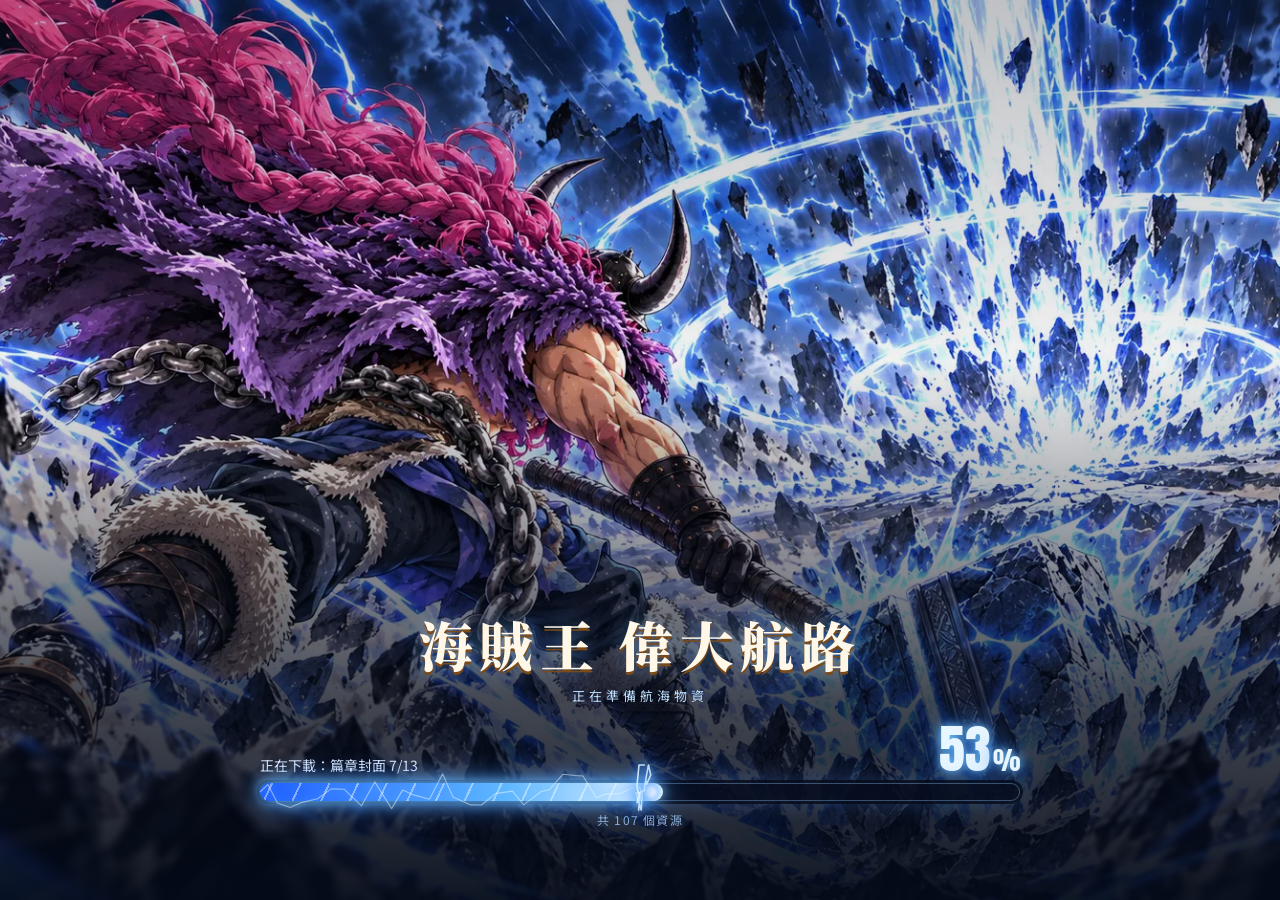
==== commit c454bbd5: "v67" ====
--- a/index.html
+++ b/index.html
@@ -14,16 +14,17 @@
 <link rel="preconnect" href="https://fonts.googleapis.com">
 <link rel="preconnect" href="https://fonts.gstatic.com" crossorigin>
 <link href="https://fonts.googleapis.com/css2?family=Anton&family=Noto+Sans+TC:wght@400;500;700;900&family=Noto+Serif+TC:wght@700;900&display=swap" rel="stylesheet">
-<link rel="stylesheet" href="css/loader.css?v=62">
-<link rel="preload" as="image" href="assets/ui/loading_bg.webp?v=62">
-<link rel="stylesheet" href="css/style.css?v=62">
-<link rel="stylesheet" href="css/fx.css?v=62">
-<link rel="stylesheet" href="css/mobile.css?v=62">
-<link rel="stylesheet" href="css/ui2.css?v=62">
-<link rel="stylesheet" href="css/modes.css?v=62">
-<link rel="stylesheet" href="css/lobby.css?v=62">
-<link rel="stylesheet" href="css/polish.css?v=62">
-<link rel="stylesheet" href="css/exchange.css?v=62">
+<link rel="stylesheet" href="css/loader.css?v=67">
+<link rel="preload" as="image" href="assets/ui/loading_bg.webp?v=67">
+<link rel="stylesheet" href="css/style.css?v=67">
+<link rel="stylesheet" href="css/fx.css?v=67">
+<link rel="stylesheet" href="css/mobile.css?v=67">
+<link rel="stylesheet" href="css/ui2.css?v=67">
+<link rel="stylesheet" href="css/modes.css?v=67">
+<link rel="stylesheet" href="css/lobby.css?v=67">
+<link rel="stylesheet" href="css/polish.css?v=67">
+<link rel="stylesheet" href="css/exchange.css?v=67">
+<link rel="stylesheet" href="css/v63.css?v=67">
 </head>
 <body>
 <div class="loader" id="loader" role="dialog" aria-modal="true" aria-label="遊戲載入中">
@@ -41,7 +42,7 @@
 
 <!-- ================= 登入 ================= -->
 <section class="screen" id="loginScreen">
-  <video class="login-video" id="loginVideo" poster="assets/login/poster.webp?v=62" autoplay muted loop playsinline preload="metadata"><source src="assets/login/loop.mp4?v=62" type="video/mp4"></video>
+  <video class="login-video" id="loginVideo" poster="assets/login/poster.webp?v=67" autoplay muted loop playsinline preload="metadata"><source src="assets/login/loop.mp4?v=67" type="video/mp4"></video>
   <div class="login-shade"></div>
   <header class="home-nav">
     <div class="hn-logo">海賊王</div>
@@ -92,7 +93,7 @@
     <button class="profile-chip" id="profileChip" aria-label="玩家資料"></button>
     <div class="topbar-right">
       <button class="icon-btn snd" data-snd aria-label="音樂開關">♪</button>
-      <div class="coin berry" title="貝里"><i class="berry-ico">B</i><b class="berryVal">0</b></div><div class="coin" title="寶藏幣"><i class="coin-ico"></i><b class="coinVal">0</b></div>
+      <div class="coin-pair"><div class="coin berry" title="貝里"><i class="berry-ico">B</i><b class="berryVal">0</b></div><div class="coin" title="寶藏幣"><i class="coin-ico"></i><b class="coinVal">0</b></div></div>
       <button class="icon-btn lb-top" id="lbMail" aria-label="公告">✉</button><button class="icon-btn lb-top lb-bell" id="lbBell" aria-label="每日懸賞與提醒">🔔</button><button class="btn-ghost" id="mdCrewBtn">角色背包</button>
       <button class="btn-gold" id="mdHubBtn">懸賞處</button>
     </div>
@@ -104,7 +105,7 @@
     <div class="lb-plate" id="lbPlate"></div>
 
     <aside class="lb-left">
-      <button class="lb-login" id="lbLogin" aria-label="七日登入獎勵"><img src="assets/ui/login_reward.webp?v=62" alt="" class="lbl-ico"><span><b>七日登入</b><small id="lbLoginTxt"></small></span><em class="lb-chev" aria-hidden="true">›</em></button>
+      <button class="lb-login" id="lbLogin" aria-label="七日登入獎勵"><img src="assets/ui/login_reward.webp?v=67" alt="" class="lbl-ico"><span><b>七日登入</b><small id="lbLoginTxt"></small></span><em class="lb-chev" aria-hidden="true">›</em></button>
       <div class="lb-backup" id="lbBackup" hidden><i class="lb-new">新</i><span>好一陣子沒備份存檔了，換手機或清除瀏覽器資料會遺失進度。</span><button class="btn-gold sm" id="lbBackupBtn">匯出存檔</button></div>
       <button class="lb-news" id="lbNews"><i aria-hidden="true">⛵</i><span><b>航海公告</b><small id="lbNewsTitle"></small></span><em class="lb-chev" aria-hidden="true">›</em></button>
       <button class="lb-bounty" id="lbBounty"><i class="lbb-ico" aria-hidden="true">📜</i><span class="lbb-body"><span class="lbb-head"><b>每日懸賞</b><small id="lbBountyTxt"></small></span><span class="lbb-bar"><i id="lbBountyBar"></i></span></span><em class="lb-chev" aria-hidden="true">›</em></button>
@@ -128,14 +129,14 @@
       <button data-lb="codex"><i>📖</i><b>圖鑑</b></button>
       <button data-lb="bounty"><i>📋</i><b>懸賞任務</b></button>
       <button data-lb="titles" class="lb-dot-host"><i>🏆</i><b>成就</b></button>
-      <button data-lb="friends"><i>👥</i><b>好友</b></button>
+      <button data-lb="friends" class="lb-dot-host"><i>👥</i><b>好友</b></button>
       <button data-lb="settings"><i>⚙️</i><b>設定</b></button>
     </nav>
 
     <div class="lb-play">
       <div class="lbp-bar">
-        <img class="lbp-bg" src="assets/ui/play_bar.webp?v=62" alt="" draggable="false">
-        <button class="lb-modes" id="lbModesBtn" aria-label="模式選擇：奪寶大冒險、勇者之塔、登上虛空王座"><span><b>模式選擇</b><small>奪寶・勇者之塔・虛空王座</small></span></button>
+        <img class="lbp-bg" src="assets/ui/play_bar.webp?v=67" alt="" draggable="false">
+        <button class="lb-modes" id="lbModesBtn" aria-label="模式選擇：奪寶大冒險、勇者之塔、皇帝領海、登上虛空王座"><span><b>模式選擇</b><small>奪寶・勇者之塔・皇帝領海</small></span></button>
         <button class="lb-go" id="lbGo" aria-label="關卡挑戰：前往海圖"><b>關卡挑戰</b><small id="lbGoSub"></small></button>
       </div>
     </div>
@@ -145,18 +146,26 @@
         <div class="lbs-head"><h2>選擇你的冒險</h2><button class="icon-btn" id="lbModesClose" aria-label="關閉">✕</button></div>
         <div class="mode-grid">
       <button class="mode-card m-run" data-mode="run"><span class="mc-art" aria-hidden="true"></span><span class="mc-body"><b>奪寶大冒險</b><small>左右槳交替划船，越遠越刺激，沿途搶金幣</small><em id="mdRunBest"></em></span></button>
-      <button class="mode-card m-tower" data-mode="tower"><span class="mc-art" aria-hidden="true"></span><span class="mc-body"><b>勇者之塔</b><small>挑戰各地海賊，每 10 層一位 BOSS，共 120 層</small><em id="mdTowerProg"></em></span></button>
+      <button class="mode-card m-tower" data-mode="tower"><span class="mc-art" aria-hidden="true"></span><span class="mc-body"><b>勇者之塔</b><small>挑戰各地海賊，每 10 層一位 BOSS，共 250 層</small><em id="mdTowerProg"></em></span></button>
       <button class="mode-card m-xc" data-mode="exchange"><span class="mc-art" aria-hidden="true"></span><span class="mc-body"><b>懸賞金交易所</b><small>用寶藏幣買賣海賊團股票，每天 09:00～22:00 即時開盤</small><em id="mdXcBest"></em></span></button>
+      <button class="mode-card m-emperor" data-mode="emperor"><span class="mc-art" aria-hidden="true"></span><span class="mc-body"><b>皇帝領海</b><small>挑戰四皇：隊長連戰、分身、真身，擊敗後四皇加入船隊</small><em id="mdEmpProg"></em></span></button>
       <button class="mode-card m-throne" data-mode="throne"><span class="mc-art" aria-hidden="true"></span><span class="mc-body"><b>登上虛空王座</b><small>派出三位船員挑戰伊姆完全體，比拚累積傷害</small><em id="mdThroneBest"></em></span></button>
     </div>
       </div>
     </div>
   </div>
+</section>
+
+<!-- ================= 皇帝領海 ================= -->
+<section class="screen hidden" id="emperorScreen">
+  <header class="topbar"><button class="btn-ghost ch-lobby" id="epBack" aria-label="回到遊戲大廳">‹ 大廳</button><h2 class="ep-title"><img src="assets/ui/emperor_logo.webp?v=67" alt="" class="ep-logo">皇帝領海</h2><div class="topbar-right"><div class="coin berry"><i class="berry-ico">B</i><b class="berryVal">0</b></div></div></header>
+  <div class="ep-bg" aria-hidden="true"></div>
+  <div class="ep-wrap"><nav class="ep-list" id="epList" aria-label="四皇"></nav><section class="ep-main" id="epMain"></section></div>
 </section>
 
 <!-- ================= 虛空王座 ================= -->
 <section class="screen hidden" id="exchangeScreen">
-  <header class="topbar"><button class="btn-ghost ch-lobby" id="xcBack" aria-label="回到遊戲大廳">‹ 大廳</button><h2 class="xc-title"><img src="assets/ui/exchange_logo.webp?v=62" alt="" class="xc-logo">懸賞金交易所</h2><div class="topbar-right"><button class="icon-btn snd" data-snd aria-label="音樂開關">♪</button></div></header>
+  <header class="topbar"><button class="btn-ghost ch-lobby" id="xcBack" aria-label="回到遊戲大廳">‹ 大廳</button><h2 class="xc-title"><img src="assets/ui/exchange_logo.webp?v=67" alt="" class="xc-logo">懸賞金交易所</h2><div class="topbar-right"><button class="icon-btn snd" data-snd aria-label="音樂開關">♪</button></div></header>
   <div class="mk-banner" id="mkBanner" role="status" aria-live="polite"></div>
   <div class="xc-body" id="xcBody"></div>
 </section>
@@ -353,7 +362,7 @@
   <div class="ev-main hidden" id="evPane" data-pane="summon"></div>
   <div class="g-main tavern" data-pane="summon">
     <div class="g-scene-wrap"><div class="g-scene" id="machine">
-      <img class="g-bg" src="assets/ui/gacha_tavern.webp?v=62" alt="海賊酒館裡的寶藏扭蛋機">
+      <img class="g-bg" src="assets/ui/gacha_tavern.webp?v=67" alt="海賊酒館裡的寶藏扭蛋機">
       <i class="g-lamp" style="--x:16.16%;--y:12.96%"></i><i class="g-lamp" style="--x:5.72%;--y:24.54%;--d:-.7s"></i><i class="g-lamp" style="--x:18.05%;--y:80.56%;--d:-1.3s"></i><i class="g-lamp" style="--x:57.58%;--y:70.83%;--d:-.3s"></i><i class="g-lamp" style="--x:65.66%;--y:45.68%;--d:-1.9s"></i>
       <div class="g-motes" aria-hidden="true"><i style="--x:0%;--s:2px;--t:6s;--d:-0.0s"></i><i style="--x:37%;--s:3px;--t:7s;--d:-0.7s"></i><i style="--x:74%;--s:4px;--t:8s;--d:-1.4s"></i><i style="--x:11%;--s:2px;--t:9s;--d:-2.1s"></i><i style="--x:48%;--s:3px;--t:10s;--d:-2.8s"></i><i style="--x:85%;--s:4px;--t:6s;--d:-3.5s"></i><i style="--x:22%;--s:2px;--t:7s;--d:-4.2s"></i><i style="--x:59%;--s:3px;--t:8s;--d:-4.9s"></i><i style="--x:96%;--s:4px;--t:9s;--d:-5.6s"></i><i style="--x:33%;--s:2px;--t:10s;--d:-6.3s"></i><i style="--x:70%;--s:3px;--t:6s;--d:-7.0s"></i><i style="--x:7%;--s:4px;--t:7s;--d:-7.7s"></i><i style="--x:44%;--s:2px;--t:8s;--d:-8.4s"></i><i style="--x:81%;--s:3px;--t:9s;--d:-9.1s"></i><i style="--x:18%;--s:4px;--t:10s;--d:-9.8s"></i><i style="--x:55%;--s:2px;--t:6s;--d:-10.5s"></i><i style="--x:92%;--s:3px;--t:7s;--d:-11.2s"></i><i style="--x:29%;--s:4px;--t:8s;--d:-11.9s"></i><i style="--x:66%;--s:2px;--t:9s;--d:-12.6s"></i><i style="--x:3%;--s:3px;--t:10s;--d:-13.3s"></i><i style="--x:40%;--s:4px;--t:6s;--d:-14.0s"></i><i style="--x:77%;--s:2px;--t:7s;--d:-14.7s"></i></div>
       <div class="g-globe"><canvas class="g-cv" id="gCv" aria-hidden="true"></canvas><div class="m-caps" id="mCaps"></div><i class="g-glass"></i></div>
@@ -457,7 +466,7 @@
 <div class="modal" id="newsModal" role="dialog" aria-modal="true" aria-labelledby="newsTitle">
   <div class="modal-card">
     <header><h2 id="newsTitle">船上告示</h2><button class="icon-btn sm" data-close aria-label="關閉">×</button></header>
-    <div class="news-mascot"><img src="assets/chars/morgans_face.webp?v=62" alt="摩甘茲"><p><b>世界經濟新聞社長・摩甘茲</b><span>「大新聞！偉大航路的最新消息，全都在這裡！」</span></p></div>
+    <div class="news-mascot"><img src="assets/chars/morgans_face.webp?v=67" alt="摩甘茲"><p><b>世界經濟新聞社長・摩甘茲</b><span>「大新聞！偉大航路的最新消息，全都在這裡！」</span></p></div>
     <div class="news-full" id="newsFull"></div>
     <footer class="split"><button class="btn-ghost" id="newsEditBtn">管理公告</button><button class="btn-primary" data-close>關閉</button></footer>
   </div>
@@ -531,36 +540,44 @@
 <div class="toast" id="toast" role="status" aria-live="polite"></div>
 <div class="loading" id="loading"><div class="ld-wheel"></div><span>載入中</span></div>
 
-<script src="js/data.js?v=62"></script>
-<script src="js/engine3d.js?v=62"></script>
-<script src="js/scenes.js?v=62"></script>
-<script src="js/world.js?v=62"></script>
-<script src="js/battle_core.js?v=62"></script>
-<script src="js/battle.js?v=62"></script>
-<script src="js/audio.js?v=62"></script>
-<script src="js/fx.js?v=62"></script>
-<script src="js/fx_choreo.js?v=62"></script>
-<script src="js/admin.js?v=62"></script>
-<script src="js/visual_admin.js?v=62"></script>
-<script src="js/app.js?v=62"></script>
-<script src="js/hub.js?v=62"></script>
-<script src="js/seer.js?v=62"></script>
-<script src="js/treasure.js?v=62"></script>
-<script src="js/crew.js?v=62"></script>
-<script src="js/icons.js?v=62"></script>
-<script src="js/home.js?v=62"></script>
-<script src="js/modes.js?v=62"></script>
-<script src="js/lobby.js?v=62"></script>
-<script src="js/timeguard.js?v=62"></script>
-<script src="js/daily.js?v=62"></script>
-<script src="js/achieve.js?v=62"></script>
-<script src="js/exchange.js?v=62"></script>
-<script src="js/uiicons.js?v=62"></script>
-<script src="js/runner.js?v=62"></script>
-<script src="js/tower.js?v=62"></script>
-<script src="js/throne.js?v=62"></script>
-<script src="js/event.js?v=62"></script>
-<script src="js/music.js?v=62"></script>
-<script src="js/loader.js?v=62"></script>
+<script src="js/data.js?v=67"></script>
+<script src="js/data_ext.js?v=67"></script>
+<script src="js/engine3d.js?v=67"></script>
+<script src="js/scenes.js?v=67"></script>
+<script src="js/world.js?v=67"></script>
+<script src="js/battle_core.js?v=67"></script>
+<script src="js/battle.js?v=67"></script>
+<script src="js/audio.js?v=67"></script>
+<script src="js/fx.js?v=67"></script>
+<script src="js/fx_choreo.js?v=67"></script>
+<script src="js/ext_effects.js?v=67"></script>
+<script src="js/admin.js?v=67"></script>
+<script src="js/visual_admin.js?v=67"></script>
+<script src="js/app.js?v=67"></script>
+<script src="js/hardmode.js?v=67"></script>
+<script src="js/hub.js?v=67"></script>
+<script src="js/seer.js?v=67"></script>
+<script src="js/treasure.js?v=67"></script>
+<script src="js/crew.js?v=67"></script>
+<script src="js/icons.js?v=67"></script>
+<script src="js/home.js?v=67"></script>
+<script src="js/modes.js?v=67"></script>
+<script src="js/lobby.js?v=67"></script>
+<script src="js/timeguard.js?v=67"></script>
+<script src="js/daily.js?v=67"></script>
+<script src="js/achieve.js?v=67"></script>
+<script src="js/exchange_head.js?v=67"></script>
+<script src="js/exchange.js?v=67"></script>
+<script src="js/uiicons.js?v=67"></script>
+<script src="js/runner.js?v=67"></script>
+<script src="js/tower.js?v=67"></script>
+<script src="js/throne.js?v=67"></script>
+<script src="js/emperor.js?v=67"></script>
+<script src="js/cloud.js?v=67"></script>
+<script src="js/social.js?v=67"></script>
+<script src="js/live.js?v=67"></script>
+<script src="js/event.js?v=67"></script>
+<script src="js/music.js?v=67"></script>
+<script src="js/loader.js?v=67"></script>
 </body>
 </html>
--- a/css/v63.css
+++ b/css/v63.css
@@ -0,0 +1,294 @@
+/* ===== v63：UR+ 稀有度、手機大廳／交易所／奪寶大冒險修正、皇帝領海、困難模式 ===== */
+
+/* ---------- UR+：深紅與金的皇帝框 ---------- */
+.rar.r-UR\+, .c-rar.r-UR\+ { background: linear-gradient(90deg, #5a0a0a, #d8202a, #ffd34a, #d8202a, #5a0a0a); background-size: 220% 100%; animation: urShift 2.6s linear infinite; color: #fff6d0 !important; text-shadow: 0 1px 2px rgba(0, 0, 0, .7); box-shadow: 0 0 0 1px #ffd34a inset }
+.char:has(.c-rar.r-UR\+) { border-color: transparent; background: linear-gradient(180deg, #3a0a12, #120a1a) padding-box, linear-gradient(135deg, #ffd34a, #d8202a, #5a0a0a, #ffd34a) border-box }
+.g-cap.char:has(.c-rar.r-UR\+) { box-shadow: 0 0 30px rgba(216, 32, 42, .6), 0 0 0 2px #ffd34a }
+
+/* ---------- 手機大廳：頂部改成兩列，不再擠出畫面 ---------- */
+@media (max-width:760px) {
+  #modeScreen .topbar { display: grid !important; grid-template-columns: 40px minmax(0, 1fr) auto; grid-template-areas: "back prof icons" "coins coins coins"; align-items: center; column-gap: 8px; row-gap: 6px; padding-left: 10px; padding-right: 10px }
+  #modeScreen .topbar > #mdBackBtn { grid-area: back; width: 40px; height: 40px }
+  #modeScreen .topbar > .profile-chip.lb-prof { grid-area: prof; min-width: 0; max-width: 100% !important; width: max-content }
+  #modeScreen .topbar-right { display: contents !important }
+  #modeScreen .topbar .coin-pair { grid-area: coins; display: flex; justify-content: flex-end; gap: 8px; min-width: 0 }
+  #modeScreen .topbar .coin { font-size: 16px; padding-top: 3px !important; padding-bottom: 3px !important; min-width: 0 }
+  #modeScreen .topbar .coin i { transform: scale(.85) }
+  #modeScreen .topbar #lbMail { grid-area: icons; justify-self: end; margin-right: 48px; width: 40px; height: 40px }
+  #modeScreen .topbar .m-menu { grid-area: icons; justify-self: end; width: 40px; height: 40px }
+  #modeScreen .lbpf-av { width: 44px; height: 44px }
+  #modeScreen .lbpf-txt > b { font-size: 15px; max-width: 42vw }
+  #modeScreen .lbpf-xp { width: min(140px, 36vw) }
+  .lobby { padding-top: calc(108px + var(--safeT)) !important }
+  .lb-hero { height: 42vh !important; height: 42dvh !important }
+  .lb-plate { margin-top: -34px !important }
+  .lb-left { gap: 8px !important }
+  .lb-login, .lb-news, .lb-bounty { padding-top: 8px !important; padding-bottom: 8px !important }
+}
+@media (min-width:761px) { #modeScreen .coin-pair { display: contents } }
+
+/* ---------- 交易所：隱藏中的新聞橫幅不留外框；上方數值卡整理 ---------- */
+.mk-banner:not(.show) { opacity: 0; visibility: hidden; pointer-events: none }
+.mk-banner { transition: transform .3s, opacity .3s }
+@media (max-width:860px) {
+  #exchangeScreen .topbar { gap: 8px }
+  .xc-title { font-size: 18px !important; margin: 0 auto !important; white-space: nowrap }
+  .xc-logo { width: 32px !important; height: 32px !important }
+  .mk-top { grid-template-columns: repeat(3, minmax(0, 1fr)) !important; gap: 6px !important }
+  .mk-top > div { padding: 6px 8px !important; min-width: 0 !important }
+  .mk-top small { font-size: 10.5px; white-space: nowrap; overflow: hidden; text-overflow: ellipsis }
+  .mk-top b { font-size: 16px !important }
+  .mk-top em { font-size: 11px !important }
+  .mk-st { grid-column: 1/-1; justify-content: center; font-size: 12px !important; padding: 6px 10px !important }
+  .mk-tabs button { padding-top: 10px !important; padding-bottom: 10px !important; font-size: 15px !important }
+}
+
+/* ---------- 奪寶大冒險：說明卡可以上下滑動，開始按鈕固定在卡片底部 ---------- */
+#runnerScreen .rn-panel, #runnerScreen .rn-panel * { touch-action: pan-y !important }
+#runnerScreen .rn-panel button { touch-action: manipulation !important }
+.rn-panel.show { display: flex !important; flex-direction: column; align-items: center; overflow-y: auto; overscroll-behavior: contain; -webkit-overflow-scrolling: touch; padding: calc(12px + var(--safeT, 0px)) 12px calc(12px + var(--safeB, 0px)) }
+.rn-panel .rn-card { margin: auto 0; flex: 0 0 auto; max-width: 100% }
+.rn-card > .rn-btns, .rn-card > div:last-child:has(button) { position: sticky; bottom: -24px; padding: 10px 0 4px; background: linear-gradient(0deg, #0c1c30 70%, rgba(12, 28, 48, 0)); z-index: 2 }
+@media (max-width:520px) { .rn-card { padding: 18px 16px !important } .rn-card h2 { font-size: 24px !important } }
+
+/* ---------- 模式選擇卡：皇帝領海 ---------- */
+.m-emperor .mc-art { background: url('../assets/ui/emperor_bg.webp?v=63') center 40%/cover !important; position: relative }
+.m-emperor .mc-art::before { content: ''; position: absolute; inset: 12% 30%; background: url('../assets/ui/emperor_logo.webp?v=63') center/contain no-repeat; filter: drop-shadow(0 6px 12px rgba(0, 0, 0, .6)) }
+.m-emperor .mc-art::after { content: ''; position: absolute; inset: 0; background: linear-gradient(180deg, transparent 55%, rgba(8, 18, 32, .55)) }
+
+/* ---------- 皇帝領海畫面 ---------- */
+#emperorScreen { background: #070c18; color: #fff; overflow: hidden }
+.ep-bg { position: absolute; inset: 0; background: url('../assets/ui/emperor_bg.webp?v=63') center/cover; filter: saturate(1.05) brightness(.55) }
+.ep-bg::after { content: ''; position: absolute; inset: 0; background: linear-gradient(90deg, rgba(5, 8, 18, .85), rgba(5, 8, 18, .35) 50%, rgba(5, 8, 18, .8)) }
+.ep-title { display: flex; align-items: center; gap: 8px; margin: 0 auto 0 8px; font: 900 22px var(--serif); letter-spacing: .12em }
+.ep-logo { width: 44px; height: 44px; object-fit: contain; filter: drop-shadow(0 2px 6px rgba(0, 0, 0, .6)) }
+.ep-wrap { position: absolute; inset: calc(72px + var(--safeT, 0px)) 0 0; display: grid; grid-template-columns: minmax(240px, 300px) minmax(0, 1fr); gap: 16px; padding: 12px 16px calc(16px + var(--safeB, 0px)); z-index: 1; overflow: auto }
+.ep-list { display: flex; flex-direction: column; gap: 10px }
+.ep-card { position: relative; display: flex; align-items: center; gap: 12px; padding: 10px 12px; border-radius: 14px; border: 1px solid rgba(255, 211, 74, .35); background: linear-gradient(90deg, rgba(20, 10, 18, .9), rgba(10, 16, 34, .75)); color: #fff; text-align: left; cursor: pointer }
+.ep-card.on { border-color: #ffd34a; box-shadow: 0 0 0 2px var(--ec), 0 0 24px rgba(255, 211, 74, .3) }
+.ep-card img { width: 54px; height: 54px; border-radius: 50%; border: 2px solid var(--ec); object-fit: cover; background: #0b1830 }
+.ep-card span { display: flex; flex-direction: column; gap: 2px; min-width: 0 }
+.ep-card b { font: 900 16px var(--serif) }
+.ep-card small { color: #cbd6e6; font-size: 12px }
+.ep-pips { display: flex; gap: 5px; margin-top: 3px; font-style: normal }
+.ep-pips em { width: 22px; height: 6px; border-radius: 3px; background: rgba(255, 255, 255, .15) }
+.ep-pips em.ok { background: #ffd34a }
+.ep-pips em.now { background: linear-gradient(90deg, #ffd34a, rgba(255, 211, 74, .25)); animation: epPulse 1.4s infinite }
+@keyframes epPulse { 50% { opacity: .5 } }
+.ep-own { position: absolute; right: 10px; top: 8px; font-style: normal; font-size: 11px; padding: 2px 8px; border-radius: 99px; background: #d8202a; color: #fff }
+.ep-card.done { background: linear-gradient(90deg, rgba(60, 10, 14, .92), rgba(20, 16, 34, .8)) }
+.ep-main { display: flex; flex-direction: column; gap: 12px; padding: 16px; border-radius: 18px; border: 1px solid rgba(255, 211, 74, .35); background: rgba(8, 12, 26, .78); backdrop-filter: blur(4px); min-width: 0 }
+.ep-hero { position: relative; display: flex; align-items: flex-end; min-height: 240px; border-radius: 14px; overflow: hidden; background: radial-gradient(60% 80% at 70% 60%, color-mix(in srgb, var(--ec) 45%, transparent), transparent 70%), linear-gradient(180deg, rgba(0, 0, 0, .2), rgba(0, 0, 0, .55)) }
+.ep-hero img { position: absolute; right: 0; bottom: 0; height: 115%; max-width: 70%; object-fit: contain; object-position: right bottom; filter: drop-shadow(0 10px 20px rgba(0, 0, 0, .6)) }
+.ep-hero-txt { position: relative; padding: 16px; max-width: 60% }
+.ep-hero-txt small { color: #ffd34a; font-size: 12px; letter-spacing: .08em }
+.ep-hero-txt h3 { margin: 4px 0; font: 900 28px var(--serif); display: flex; align-items: center; gap: 8px; flex-wrap: wrap }
+.ep-hero-txt p { margin: 0; color: #e8e0cc; font-size: 14px }
+.ep-phases { list-style: none; margin: 0; padding: 0; display: grid; gap: 8px }
+.ep-phases li { display: grid; grid-template-columns: 1fr auto; gap: 2px 12px; padding: 10px 12px; border-radius: 12px; background: rgba(255, 255, 255, .05); border: 1px solid rgba(255, 255, 255, .1) }
+.ep-phases li b { font-size: 15px }
+.ep-phases li small { grid-column: 1; color: #b8c4d6; font-size: 12px; line-height: 1.5 }
+.ep-phases li.ok { border-color: rgba(255, 211, 74, .5) }
+.ep-phases li.ok b::after { content: ' ✓'; color: #ffd34a }
+.ep-phases li.now { border-color: #ffd34a; background: rgba(255, 211, 74, .1) }
+.ep-phases li.lock { opacity: .55 }
+.ep-foes { grid-column: 2; grid-row: 1/3; display: flex; align-items: center; gap: 4px }
+.ep-foes img { width: 34px; height: 34px; border-radius: 50%; border: 1px solid rgba(255, 255, 255, .4); object-fit: cover; background: #0b1830 }
+.ep-note { margin: 0; font-size: 13px; color: #e8e0cc }
+.ep-team { margin: 0; display: flex; align-items: center; gap: 6px; flex-wrap: wrap; font-size: 13px }
+.ep-team img { width: 34px; height: 34px; border-radius: 50%; border: 2px solid #ffd34a; object-fit: cover }
+.ep-team .btn-ghost { margin-left: auto }
+@media (max-width:860px) {
+  .ep-wrap { grid-template-columns: 1fr; inset: calc(64px + var(--safeT, 0px)) 0 0; padding: 8px 10px calc(16px + var(--safeB, 0px)); -webkit-overflow-scrolling: touch }
+  .ep-list { display: grid; grid-template-columns: 1fr 1fr; gap: 8px }
+  .ep-card { padding: 8px; gap: 8px } .ep-card img { width: 42px; height: 42px } .ep-card b { font-size: 14px } .ep-card small { font-size: 11px }
+  .ep-own { top: 4px; right: 4px; font-size: 10px; padding: 1px 6px }
+  .ep-hero { min-height: 200px } .ep-hero-txt { max-width: 64% } .ep-hero-txt h3 { font-size: 22px }
+  .ep-phases li { grid-template-columns: 1fr } .ep-foes { grid-column: 1; grid-row: auto; margin-top: 4px }
+  .ep-title { font-size: 18px; margin: 0 auto } .ep-logo { width: 34px; height: 34px }
+  .ep-main { padding: 12px }
+}
+
+/* ---------- 困難模式 ---------- */
+.hm-box { margin-top: 12px; padding: 12px; border-radius: 14px; border: 1px solid rgba(216, 32, 42, .55); background: linear-gradient(180deg, rgba(60, 10, 16, .55), rgba(20, 10, 20, .55)) }
+.hm-head { display: flex; align-items: center; justify-content: space-between }
+.hm-head b { font: 900 16px var(--serif); color: #ffb0a0; letter-spacing: .1em }
+.hm-stars i { font-style: normal; font-size: 20px; color: rgba(255, 255, 255, .2); margin-left: 2px }
+.hm-stars i.on { color: #ffd34a; text-shadow: 0 0 8px rgba(255, 211, 74, .6) }
+.hm-foes { display: flex; align-items: center; gap: 4px; flex-wrap: wrap; margin: 8px 0 }
+.hm-foes img { width: 34px; height: 34px; border-radius: 50%; border: 1px solid rgba(255, 255, 255, .4); object-fit: cover; background: #0b1830 }
+.hm-foes img.boss { width: 42px; height: 42px; border: 2px solid #ff5a5a }
+.hm-foes i { font-style: normal; color: #ffb0a0; opacity: .7 }
+.hm-rules { list-style: none; margin: 0 0 10px; padding: 0; display: grid; gap: 4px; font-size: 13px }
+.hm-rules li { display: flex; justify-content: space-between; gap: 8px; color: #e8dccc }
+.hm-rules li.ok { color: #ffd34a }
+.hm-rules li.ok::after { content: '✓'; margin-left: 4px }
+.hm-rules small { color: #a8b4c6; font-size: 11.5px; text-align: right }
+.node-hm { position: absolute; left: 50%; bottom: -14px; transform: translateX(-50%); font-style: normal; font-size: 11px; color: #ffd34a; text-shadow: 0 1px 2px #000; white-space: nowrap }
+/* 皇帝領海：名稱不被「已加入」標籤蓋住、立繪上的文字加陰影 */
+.ep-card span{padding-right:4px}.ep-card b{white-space:nowrap;overflow:hidden;text-overflow:ellipsis}
+.ep-own{top:auto!important;bottom:6px}
+.ep-hero-txt{text-shadow:0 2px 6px rgba(0,0,0,.9),0 0 2px #000}
+.ep-hero::before{content:'';position:absolute;inset:0;background:linear-gradient(90deg,rgba(5,8,18,.75),rgba(5,8,18,0) 65%);z-index:0}
+.ep-hero img{z-index:0}.ep-hero-txt{z-index:1}
+/* 海圖頂部（手機）：按鈕不換行、隱藏音樂鍵讓出空間 */
+@media (max-width:760px){
+  #chapterScreen .topbar{gap:6px}
+  #chapterScreen .ch-lobby{white-space:nowrap;flex:0 0 auto;padding:6px 10px}
+  #chapterScreen .topbar .snd{display:none!important}
+  #chapterScreen .captain{min-width:0;flex:1 1 auto;overflow:hidden}
+  #chapterScreen .topbar .coin{font-size:15px;padding:4px 10px 4px 6px}
+}
+/* 模式選擇：5 張卡片，桌機一排 5 張、平板 3＋2，避免最後一張孤單一排 */
+@media (min-width:1200px){.mode-grid{grid-template-columns:repeat(5,minmax(0,1fr))!important;max-width:1500px}.mode-card{min-height:320px}.mc-body small{font-size:12.5px}}
+@media (min-width:861px) and (max-width:1199px){.mode-grid{grid-template-columns:repeat(3,minmax(0,1fr))!important}.mode-card{min-height:260px!important}}
+/* 島上探索（手機直式）：頂部不再超出畫面 */
+@media (max-width:600px){
+  #worldScreen .w-top{gap:6px;padding-left:8px;padding-right:8px}
+  #worldScreen .w-top .snd{display:none!important}
+  #worldScreen .w-title{min-width:0;flex:1 1 auto;overflow:hidden}
+  #worldScreen .w-title b{font-size:15px;white-space:nowrap;overflow:hidden;text-overflow:ellipsis;display:block}
+  #worldScreen .w-top .topbar-right{gap:5px;flex:0 0 auto;min-width:0}
+  #worldScreen .w-top .coin{font-size:14px;padding:3px 8px 3px 4px;gap:4px}
+  #worldScreen .w-top .coin i{transform:scale(.8)}
+  #worldScreen .w-top .icon-btn{width:38px;height:38px}
+}
+@media (max-width:340px){#worldScreen .w-top .coin.berry{display:none}}
+/* 大廳手機版：貨幣有獨立一列，貝里也顯示出來 */
+@media (max-width:760px){#modeScreen .topbar .coin-pair .coin.berry{display:flex!important}}
+/* 皇帝領海（手機橫式等矮螢幕）：左右兩欄，立繪區縮小 */
+@media (max-height:520px) and (orientation:landscape){
+  .ep-wrap{grid-template-columns:minmax(200px,240px) minmax(0,1fr)!important;inset:calc(54px + var(--safeT,0px)) 0 0!important;padding:6px 10px calc(10px + var(--safeB,0px))!important}
+  .ep-list{display:flex!important;flex-direction:column;gap:6px!important}
+  .ep-card{padding:6px 8px!important}.ep-card img{width:36px!important;height:36px!important}
+  .ep-hero{min-height:130px!important}.ep-hero-txt h3{font-size:20px!important}.ep-hero-txt p{display:none}
+  .ep-main{overflow:auto;padding:10px!important;gap:8px!important}
+  .ep-phases li small{display:none}
+}
+/* 平板直式（761～1100px）：大廳頂部按鈕較多，縮小間距與貨幣字級，避免右側選單鈕超出畫面 */
+@media (min-width:761px) and (max-width:1100px){
+  #modeScreen .topbar{gap:6px;padding-left:10px;padding-right:10px}
+  #modeScreen .topbar-right{gap:6px;min-width:0;flex-wrap:nowrap}
+  #modeScreen .topbar .coin{font-size:16px;padding-top:4px!important;padding-bottom:4px!important}
+  #modeScreen .topbar .icon-btn{width:38px;height:38px}
+  #modeScreen .profile-chip.lb-prof{max-width:34vw!important;min-width:0;flex-shrink:1}
+  #modeScreen .lbpf-txt>b{font-size:15px}.lbpf-id{display:none!important}
+}
+/* ===== 雲端存檔 ===== */
+.cl-wrap,.cl-ask{z-index:9000}
+.cl-card{width:min(460px,94vw);max-height:calc(100dvh - 32px);overflow:auto}
+.cl-card header{display:flex;align-items:center;justify-content:space-between;gap:8px}
+.cl-card h3{margin:0}
+.cl-user{display:flex;align-items:center;gap:12px;padding:10px 12px;border-radius:12px;background:rgba(255,255,255,.06);margin:10px 0}
+.cl-user img{width:44px;height:44px;border-radius:50%}
+.cl-user span{display:flex;flex-direction:column;min-width:0}.cl-user small{color:#b8c4d6;overflow:hidden;text-overflow:ellipsis}
+.cl-info{display:grid;grid-template-columns:1fr 1fr;gap:8px;margin:0 0 12px}
+.cl-info div{padding:8px 10px;border-radius:10px;background:rgba(255,255,255,.05)}
+.cl-info dt{font-size:12px;color:#9fb0c8}.cl-info dd{margin:2px 0 0;font-weight:700;font-size:14px}
+.cl-btns{display:grid;grid-template-columns:1fr 1fr;gap:8px;margin-bottom:10px}
+.cl-auto{margin:6px 0}
+.cl-out{display:block;margin:8px auto 0}
+.cl-in{width:100%;margin:8px 0}
+.cl-note{font-size:12.5px;color:#b8c4d6;margin:4px 0 0}
+.cl-status{margin:10px 0 0;padding:8px 10px;border-radius:10px;background:rgba(255,211,74,.1);color:#ffe7a8;font-size:13px}
+.cl-cmp{display:grid;grid-template-columns:1fr 1fr;gap:10px;margin:12px 0}
+.cl-opt{display:flex;flex-direction:column;gap:4px;padding:10px;border-radius:12px;background:rgba(255,255,255,.06);border:1px solid rgba(255,255,255,.12)}
+.cl-opt small{color:#b8c4d6;font-size:12px}.cl-opt button{margin-top:6px}
+.cl-later{display:block;margin:0 auto}
+@media (max-width:420px){.cl-cmp,.cl-btns{grid-template-columns:1fr}}
+/* ===== 帳號密碼登入表單 ===== */
+.cl-tabs,.sc-tabs{display:flex;gap:4px;padding:4px;border-radius:12px;background:rgba(255,255,255,.06);margin:10px 0}
+.cl-tabs button,.sc-tabs button{flex:1;position:relative;padding:8px 4px;border:0;border-radius:9px;background:none;color:#cbd6e6;font-weight:700;font-size:14px;cursor:pointer;white-space:nowrap}
+.cl-tabs button.on,.sc-tabs button.on{background:linear-gradient(180deg,#ffe08a,#d89a2a);color:#2a1600}
+.cl-form{display:flex;flex-direction:column;gap:10px}
+.cl-form label{display:flex;flex-direction:column;gap:4px;font-size:13px;font-weight:700;color:#e8e0cc}
+.cl-form label small{font-weight:400;color:#9fb0c8;font-size:11.5px}
+.cl-form input,.sc-search input,.sc-empty input{width:100%;box-sizing:border-box;padding:10px 12px;border-radius:10px;border:1px solid rgba(255,255,255,.2);background:rgba(0,0,0,.3);color:#fff;font-size:16px}
+.cl-form .btn-ghost{align-self:center}
+/* ===== 好友與對戰 ===== */
+.sc-wrap{z-index:8000}
+.sc-card{width:min(620px,96vw);max-height:calc(100dvh - 24px);display:flex;flex-direction:column}
+.sc-card header{display:flex;align-items:center;justify-content:space-between}.sc-card h3{margin:0}
+.sc-tabs{overflow-x:auto;scrollbar-width:none;flex:0 0 auto}.sc-tabs button{flex:0 0 auto;padding:8px 12px}
+.sc-dot{position:absolute;top:-4px;right:-2px;min-width:16px;height:16px;padding:0 4px;border-radius:8px;background:#e0304a;color:#fff;font:700 11px/16px system-ui;font-style:normal}
+.sc-body{overflow:auto;min-height:120px;-webkit-overflow-scrolling:touch}
+.sc-list{list-style:none;margin:0;padding:0;display:flex;flex-direction:column;gap:8px}
+.sc-p{display:flex;align-items:center;gap:10px;padding:10px;border-radius:12px;background:rgba(255,255,255,.06);border:1px solid rgba(255,255,255,.1)}
+.sc-av{width:48px;height:48px;border-radius:50%;object-fit:cover;border:2px solid #e8b64a;flex:0 0 auto;background:#0b1830}
+.sc-who{display:flex;flex-direction:column;gap:2px;min-width:0;flex:1}
+.sc-who b{font-size:15px}.sc-who small{color:#b8c4d6;font-size:12px;overflow:hidden;text-overflow:ellipsis;white-space:nowrap}
+.sc-team{display:flex;gap:4px;margin:2px 0}.sc-team img{width:28px;height:28px;border-radius:50%;object-fit:cover;border:1px solid rgba(255,255,255,.4);background:#0b1830}
+.sc-team em{font-style:normal;font-size:10px;color:#ffd34a;margin:auto 4px auto -2px}
+.sc-act{display:flex;flex-direction:column;gap:6px;flex:0 0 auto;align-items:flex-end}.sc-act small{color:#9fb0c8;font-size:12px}
+.sc-search{display:flex;gap:8px;margin-bottom:10px}.sc-search .btn-gold{flex:0 0 auto}
+.sc-hint{color:#b8c4d6;font-size:13px;margin:10px 0}
+.sc-h{margin:12px 0 6px;font-size:14px;color:#ffd34a}
+.sc-empty{display:flex;flex-direction:column;gap:10px;align-items:stretch;text-align:center;padding:10px 0}
+.sc-row{display:flex;gap:8px;flex-wrap:wrap}
+.sc-hist{list-style:none;margin:0;padding:0;display:flex;flex-direction:column;gap:6px}
+.sc-hist li{display:flex;gap:10px;align-items:center;padding:8px 10px;border-radius:10px;background:rgba(255,255,255,.05)}
+.sc-hist li b{width:30px;height:30px;border-radius:50%;display:grid;place-items:center;flex:0 0 auto}
+.sc-hist li.w b{background:#d8a02a;color:#2a1600}.sc-hist li.l b{background:#4a5a70}
+.sc-hist li span{display:flex;flex-direction:column}.sc-hist small{color:#9fb0c8;font-size:11.5px}
+@media (max-width:480px){.sc-p{flex-wrap:wrap}.sc-act{flex-direction:row;width:100%;justify-content:flex-end}}
+.cl-form label,.sc-who,.sc-hint,.sc-h,.sc-hist{text-align:left}.sc-who{align-items:flex-start}.sc-team{justify-content:flex-start}
+/* ===== 好友面板補充 ===== */
+.sc-bio{color:#ffe7a8!important;white-space:normal!important}
+.sc-act .btn-ghost[disabled]{opacity:.5}
+.sc-x{color:#ff9a9a!important}
+.sc-acc{display:flex;flex-direction:column;gap:10px;margin-top:10px;text-align:left}
+.sc-acc label{display:flex;flex-direction:column;gap:4px;font-weight:700;font-size:13px}.sc-acc label small{font-weight:400;color:#9fb0c8}
+.sc-acc .sc-search{margin:0}.sc-mail{word-break:break-all;font-size:12.5px!important}
+.sc-back{width:100%;margin-bottom:8px}
+/* ===== 即時對戰 ===== */
+.lv-screen{position:fixed;inset:0;z-index:8500;background:rgba(4,8,18,.92);display:flex;align-items:stretch;justify-content:center;padding:calc(8px + var(--safeT,0px)) 8px calc(8px + var(--safeB,0px))}
+.lv-wrap{width:min(760px,100%);display:flex;flex-direction:column;gap:8px;min-height:0;color:#fff}
+.lv-head{display:flex;align-items:center;gap:10px;padding:6px 4px}.lv-head b{font:900 18px var(--serif)}.lv-head span{flex:1;color:#cbd6e6;font-size:13px;overflow:hidden;text-overflow:ellipsis;white-space:nowrap}
+.lv-body{flex:1;min-height:0;overflow:auto;display:flex;flex-direction:column;gap:8px;-webkit-overflow-scrolling:touch}
+.lv-center{margin:auto;text-align:center;display:flex;flex-direction:column;gap:12px;align-items:center;padding:20px}
+.lv-sub{color:#b8c4d6;font-size:13px;margin:0}
+.lv-pick h3{margin:0 0 4px}.lv-pick{display:flex;flex-direction:column;gap:10px}
+.lv-grid{display:grid;grid-template-columns:repeat(auto-fill,minmax(84px,1fr));gap:8px}
+.lv-grid button{position:relative;display:flex;flex-direction:column;align-items:center;gap:2px;padding:6px 4px;border-radius:12px;border:1px solid rgba(255,255,255,.15);background:rgba(255,255,255,.05);color:#fff;cursor:pointer}
+.lv-grid button.on{border-color:#ffd34a;box-shadow:0 0 0 2px #ffd34a}
+.lv-grid img{width:58px;height:58px;border-radius:50%;object-fit:cover;background:#0b1830}.lv-grid em{font-style:normal;font-size:11px;color:#ffd34a}.lv-grid span{font-size:11.5px;line-height:1.2;text-align:center}
+.lv-arena{position:relative;min-height:clamp(260px,46vh,420px);border-radius:16px;overflow:hidden;background:#101828 center/cover;flex:0 0 auto}
+.lv-arena::before{content:'';position:absolute;inset:0;background:linear-gradient(180deg,rgba(0,0,0,.25),rgba(0,0,0,.05) 40%,rgba(0,0,0,.55))}
+.lv-f{position:absolute;width:52%;display:flex;flex-direction:column;gap:4px}
+.lv-f.op{right:2%;top:2%;align-items:flex-end}.lv-f.me{left:2%;bottom:2%;flex-direction:column-reverse}
+.lv-art{height:clamp(120px,24vh,220px);max-width:100%;object-fit:contain;filter:drop-shadow(0 6px 12px rgba(0,0,0,.6))}
+.lv-f.me .lv-art{align-self:flex-start}
+.lv-plate{width:100%;padding:6px 8px;border-radius:10px;background:rgba(8,14,30,.82);border:1px solid rgba(255,255,255,.15)}
+.lv-plate b{display:flex;justify-content:space-between;gap:6px;font-size:14px}.lv-plate b small{color:#b8c4d6;font-weight:400;font-size:11px;white-space:nowrap}
+.lv-plate>small{color:#cbd6e6;font-size:11px}
+.lv-hp{position:relative;height:8px;border-radius:4px;background:rgba(255,255,255,.15);overflow:hidden;margin:4px 0 2px}
+.lv-hp i{position:absolute;left:0;top:0;bottom:0;background:linear-gradient(90deg,#3fd07a,#9be86a);transition:width .5s}
+.lv-hp em{position:absolute;left:0;top:0;height:3px;background:#8fd8ff}
+.lv-buffs{display:flex;flex-wrap:wrap;gap:3px;margin-top:3px}.lv-buffs i{font-style:normal;font-size:10.5px;padding:1px 5px;border-radius:5px;background:rgba(255,255,255,.12)}
+.lv-buffs i.up{color:#ff9a7a}.lv-buffs i.dn{color:#7ad8ff}.lv-buffs i.st{color:#ffe7a8}
+.lv-round{position:absolute;left:50%;top:50%;transform:translate(-50%,-50%);display:flex;flex-direction:column;align-items:center;gap:2px;padding:6px 12px;border-radius:12px;background:rgba(0,0,0,.55);font-size:12px;color:#e8e0cc}
+.lv-timer{font:900 22px var(--num,system-ui);color:#ffd34a}.lv-timer.hurry{color:#ff5a5a}
+.lv-log{list-style:none;margin:0;padding:8px 10px;border-radius:12px;background:rgba(255,255,255,.05);font-size:12.5px;line-height:1.5;color:#dfe6f0;max-height:150px;overflow:auto;flex:0 0 auto}
+.lv-skills{display:grid;grid-template-columns:repeat(auto-fit,minmax(140px,1fr));gap:6px}
+.lv-skills button{display:flex;flex-direction:column;align-items:flex-start;gap:2px;padding:10px;border-radius:12px;border:1px solid rgba(232,193,112,.4);background:linear-gradient(180deg,rgba(20,34,64,.95),rgba(10,20,44,.95));color:#fff;text-align:left;cursor:pointer;touch-action:manipulation}
+.lv-skills button.ult{border-color:#ffd34a;background:linear-gradient(180deg,rgba(80,50,10,.95),rgba(40,20,10,.95))}
+.lv-skills button[disabled]{opacity:.45;cursor:default}.lv-skills small{color:#b8c4d6;font-size:11.5px}
+.lv-skills.sent button{opacity:.35}
+.lv-wait{margin:0;text-align:center;color:#ffe7a8;font-size:13px}.lv-lost{margin:0;text-align:center;font-size:13px;color:#ffb0a0}
+.lv-foot{display:flex;justify-content:center}
+.lv-result{display:flex;flex-direction:column;align-items:center;gap:6px;padding:14px;border-radius:14px;background:rgba(255,255,255,.06)}
+.lv-result b{font:900 28px var(--serif)}.lv-result.win b{color:#ffd34a}.lv-result.lose b{color:#9fb0c8}
+.lv-msg{margin:0;text-align:center;color:#ffb0a0;font-size:12.5px;min-height:1em}
+.lv-pop{position:fixed;left:50%;top:calc(12px + var(--safeT,0px));transform:translateX(-50%);z-index:9500;display:flex;flex-direction:column;gap:8px;align-items:center;padding:12px 16px;border-radius:14px;background:rgba(10,20,40,.97);border:1px solid #ffd34a;box-shadow:0 10px 30px rgba(0,0,0,.5);color:#fff;width:min(420px,92vw);text-align:center}
+.lv-pop span{display:flex;gap:8px}
+@media (max-width:520px){.lv-f{width:62%}.lv-skills{grid-template-columns:1fr 1fr}.lv-skills button{padding:8px}.lv-skills b{font-size:13.5px}}
+@media (max-height:520px) and (orientation:landscape){.lv-arena{min-height:220px}.lv-art{height:110px}.lv-log{max-height:80px}}
+/* 即時對戰：對手在上（名牌左、立繪右）、自己在下（立繪左、名牌右），互不重疊 */
+.lv-screen{background:#050a16}
+.lv-arena{display:grid;grid-template-rows:1fr 1fr;gap:4px;padding:8px}
+.lv-f{position:relative!important;inset:auto!important;width:auto!important;display:grid!important;grid-template-columns:minmax(0,1fr) minmax(0,1fr);align-items:center;gap:8px;min-height:0}
+.lv-f.op .lv-plate{grid-column:1;grid-row:1}.lv-f.op .lv-art{grid-column:2;grid-row:1;justify-self:center}
+.lv-f.me .lv-art{grid-column:1;grid-row:1;justify-self:center}.lv-f.me .lv-plate{grid-column:2;grid-row:1}
+.lv-art{height:auto!important;max-height:clamp(110px,20vh,190px);width:100%;max-width:100%;object-fit:contain}
+.lv-round{left:auto!important;right:8px;top:50%!important;transform:translateY(-50%)!important;z-index:2}
+.lv-plate{position:relative;z-index:1}
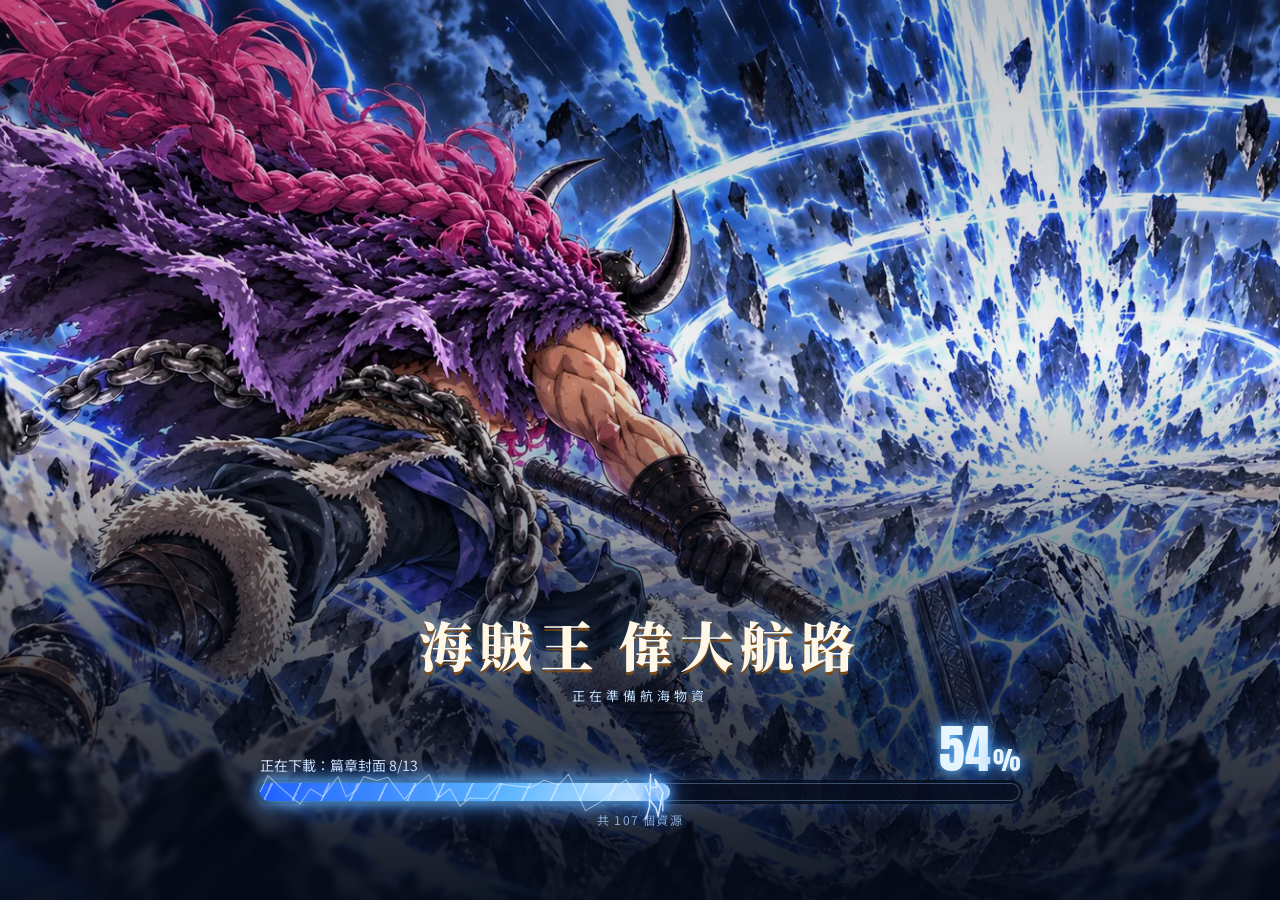
==== commit cfe44350: "V77" ====
--- a/index.html
+++ b/index.html
@@ -14,17 +14,17 @@
 <link rel="preconnect" href="https://fonts.googleapis.com">
 <link rel="preconnect" href="https://fonts.gstatic.com" crossorigin>
 <link href="https://fonts.googleapis.com/css2?family=Anton&family=Noto+Sans+TC:wght@400;500;700;900&family=Noto+Serif+TC:wght@700;900&display=swap" rel="stylesheet">
-<link rel="stylesheet" href="css/loader.css?v=67">
-<link rel="preload" as="image" href="assets/ui/loading_bg.webp?v=67">
-<link rel="stylesheet" href="css/style.css?v=67">
-<link rel="stylesheet" href="css/fx.css?v=67">
-<link rel="stylesheet" href="css/mobile.css?v=67">
-<link rel="stylesheet" href="css/ui2.css?v=67">
-<link rel="stylesheet" href="css/modes.css?v=67">
-<link rel="stylesheet" href="css/lobby.css?v=67">
-<link rel="stylesheet" href="css/polish.css?v=67">
-<link rel="stylesheet" href="css/exchange.css?v=67">
-<link rel="stylesheet" href="css/v63.css?v=67">
+<link rel="stylesheet" href="css/loader.css?v=77">
+<link rel="preload" as="image" href="assets/ui/loading_bg.webp?v=77">
+<link rel="stylesheet" href="css/style.css?v=77">
+<link rel="stylesheet" href="css/fx.css?v=77">
+<link rel="stylesheet" href="css/mobile.css?v=77">
+<link rel="stylesheet" href="css/ui2.css?v=77">
+<link rel="stylesheet" href="css/modes.css?v=77">
+<link rel="stylesheet" href="css/lobby.css?v=77">
+<link rel="stylesheet" href="css/polish.css?v=77">
+<link rel="stylesheet" href="css/exchange.css?v=77">
+<link rel="stylesheet" href="css/v63.css?v=77">
 </head>
 <body>
 <div class="loader" id="loader" role="dialog" aria-modal="true" aria-label="遊戲載入中">
@@ -42,7 +42,7 @@
 
 <!-- ================= 登入 ================= -->
 <section class="screen" id="loginScreen">
-  <video class="login-video" id="loginVideo" poster="assets/login/poster.webp?v=67" autoplay muted loop playsinline preload="metadata"><source src="assets/login/loop.mp4?v=67" type="video/mp4"></video>
+  <video class="login-video" id="loginVideo" poster="assets/login/poster.webp?v=77" autoplay muted loop playsinline preload="metadata"><source src="assets/login/loop.mp4?v=77" type="video/mp4"></video>
   <div class="login-shade"></div>
   <header class="home-nav">
     <div class="hn-logo">海賊王</div>
@@ -105,10 +105,11 @@
     <div class="lb-plate" id="lbPlate"></div>
 
     <aside class="lb-left">
-      <button class="lb-login" id="lbLogin" aria-label="七日登入獎勵"><img src="assets/ui/login_reward.webp?v=67" alt="" class="lbl-ico"><span><b>七日登入</b><small id="lbLoginTxt"></small></span><em class="lb-chev" aria-hidden="true">›</em></button>
+      <button class="lb-login" id="lbLogin" aria-label="七日登入獎勵"><img src="assets/ui/login_reward.webp?v=77" alt="" class="lbl-ico"><span><b>七日登入</b><small id="lbLoginTxt"></small></span><em class="lb-chev" aria-hidden="true">›</em></button>
       <div class="lb-backup" id="lbBackup" hidden><i class="lb-new">新</i><span>好一陣子沒備份存檔了，換手機或清除瀏覽器資料會遺失進度。</span><button class="btn-gold sm" id="lbBackupBtn">匯出存檔</button></div>
       <button class="lb-news" id="lbNews"><i aria-hidden="true">⛵</i><span><b>航海公告</b><small id="lbNewsTitle"></small></span><em class="lb-chev" aria-hidden="true">›</em></button>
       <button class="lb-bounty" id="lbBounty"><i class="lbb-ico" aria-hidden="true">📜</i><span class="lbb-body"><span class="lbb-head"><b>每日懸賞</b><small id="lbBountyTxt"></small></span><span class="lbb-bar"><i id="lbBountyBar"></i></span></span><em class="lb-chev" aria-hidden="true">›</em></button>
+      <button class="lb-bounty lb-weekly" id="lbWeekly"><i class="lbb-ico" aria-hidden="true">🎪</i><span class="lbb-body"><span class="lbb-head"><b>活動中心</b><small id="lbWeeklyTxt"></small></span><span class="lbb-bar"><i id="lbWeeklyBar"></i></span></span><em class="lb-chev" aria-hidden="true">›</em></button>
       <div class="lb-team" id="lbTeam" aria-label="出戰陣容"></div>
     </aside>
 
@@ -135,7 +136,7 @@
 
     <div class="lb-play">
       <div class="lbp-bar">
-        <img class="lbp-bg" src="assets/ui/play_bar.webp?v=67" alt="" draggable="false">
+        <img class="lbp-bg" src="assets/ui/play_bar.webp?v=77" alt="" draggable="false">
         <button class="lb-modes" id="lbModesBtn" aria-label="模式選擇：奪寶大冒險、勇者之塔、皇帝領海、登上虛空王座"><span><b>模式選擇</b><small>奪寶・勇者之塔・皇帝領海</small></span></button>
         <button class="lb-go" id="lbGo" aria-label="關卡挑戰：前往海圖"><b>關卡挑戰</b><small id="lbGoSub"></small></button>
       </div>
@@ -158,14 +159,14 @@
 
 <!-- ================= 皇帝領海 ================= -->
 <section class="screen hidden" id="emperorScreen">
-  <header class="topbar"><button class="btn-ghost ch-lobby" id="epBack" aria-label="回到遊戲大廳">‹ 大廳</button><h2 class="ep-title"><img src="assets/ui/emperor_logo.webp?v=67" alt="" class="ep-logo">皇帝領海</h2><div class="topbar-right"><div class="coin berry"><i class="berry-ico">B</i><b class="berryVal">0</b></div></div></header>
+  <header class="topbar"><button class="btn-ghost ch-lobby" id="epBack" aria-label="回到遊戲大廳">‹ 大廳</button><h2 class="ep-title"><img src="assets/ui/emperor_logo.webp?v=77" alt="" class="ep-logo">皇帝領海</h2><div class="topbar-right"><div class="coin berry"><i class="berry-ico">B</i><b class="berryVal">0</b></div></div></header>
   <div class="ep-bg" aria-hidden="true"></div>
   <div class="ep-wrap"><nav class="ep-list" id="epList" aria-label="四皇"></nav><section class="ep-main" id="epMain"></section></div>
 </section>
 
 <!-- ================= 虛空王座 ================= -->
 <section class="screen hidden" id="exchangeScreen">
-  <header class="topbar"><button class="btn-ghost ch-lobby" id="xcBack" aria-label="回到遊戲大廳">‹ 大廳</button><h2 class="xc-title"><img src="assets/ui/exchange_logo.webp?v=67" alt="" class="xc-logo">懸賞金交易所</h2><div class="topbar-right"><button class="icon-btn snd" data-snd aria-label="音樂開關">♪</button></div></header>
+  <header class="topbar"><button class="btn-ghost ch-lobby" id="xcBack" aria-label="回到遊戲大廳">‹ 大廳</button><h2 class="xc-title"><img src="assets/ui/exchange_logo.webp?v=77" alt="" class="xc-logo">懸賞金交易所</h2><div class="topbar-right"><button class="icon-btn snd" data-snd aria-label="音樂開關">♪</button></div></header>
   <div class="mk-banner" id="mkBanner" role="status" aria-live="polite"></div>
   <div class="xc-body" id="xcBody"></div>
 </section>
@@ -362,7 +363,7 @@
   <div class="ev-main hidden" id="evPane" data-pane="summon"></div>
   <div class="g-main tavern" data-pane="summon">
     <div class="g-scene-wrap"><div class="g-scene" id="machine">
-      <img class="g-bg" src="assets/ui/gacha_tavern.webp?v=67" alt="海賊酒館裡的寶藏扭蛋機">
+      <img class="g-bg" src="assets/ui/gacha_tavern.webp?v=77" alt="海賊酒館裡的寶藏扭蛋機">
       <i class="g-lamp" style="--x:16.16%;--y:12.96%"></i><i class="g-lamp" style="--x:5.72%;--y:24.54%;--d:-.7s"></i><i class="g-lamp" style="--x:18.05%;--y:80.56%;--d:-1.3s"></i><i class="g-lamp" style="--x:57.58%;--y:70.83%;--d:-.3s"></i><i class="g-lamp" style="--x:65.66%;--y:45.68%;--d:-1.9s"></i>
       <div class="g-motes" aria-hidden="true"><i style="--x:0%;--s:2px;--t:6s;--d:-0.0s"></i><i style="--x:37%;--s:3px;--t:7s;--d:-0.7s"></i><i style="--x:74%;--s:4px;--t:8s;--d:-1.4s"></i><i style="--x:11%;--s:2px;--t:9s;--d:-2.1s"></i><i style="--x:48%;--s:3px;--t:10s;--d:-2.8s"></i><i style="--x:85%;--s:4px;--t:6s;--d:-3.5s"></i><i style="--x:22%;--s:2px;--t:7s;--d:-4.2s"></i><i style="--x:59%;--s:3px;--t:8s;--d:-4.9s"></i><i style="--x:96%;--s:4px;--t:9s;--d:-5.6s"></i><i style="--x:33%;--s:2px;--t:10s;--d:-6.3s"></i><i style="--x:70%;--s:3px;--t:6s;--d:-7.0s"></i><i style="--x:7%;--s:4px;--t:7s;--d:-7.7s"></i><i style="--x:44%;--s:2px;--t:8s;--d:-8.4s"></i><i style="--x:81%;--s:3px;--t:9s;--d:-9.1s"></i><i style="--x:18%;--s:4px;--t:10s;--d:-9.8s"></i><i style="--x:55%;--s:2px;--t:6s;--d:-10.5s"></i><i style="--x:92%;--s:3px;--t:7s;--d:-11.2s"></i><i style="--x:29%;--s:4px;--t:8s;--d:-11.9s"></i><i style="--x:66%;--s:2px;--t:9s;--d:-12.6s"></i><i style="--x:3%;--s:3px;--t:10s;--d:-13.3s"></i><i style="--x:40%;--s:4px;--t:6s;--d:-14.0s"></i><i style="--x:77%;--s:2px;--t:7s;--d:-14.7s"></i></div>
       <div class="g-globe"><canvas class="g-cv" id="gCv" aria-hidden="true"></canvas><div class="m-caps" id="mCaps"></div><i class="g-glass"></i></div>
@@ -466,7 +467,7 @@
 <div class="modal" id="newsModal" role="dialog" aria-modal="true" aria-labelledby="newsTitle">
   <div class="modal-card">
     <header><h2 id="newsTitle">船上告示</h2><button class="icon-btn sm" data-close aria-label="關閉">×</button></header>
-    <div class="news-mascot"><img src="assets/chars/morgans_face.webp?v=67" alt="摩甘茲"><p><b>世界經濟新聞社長・摩甘茲</b><span>「大新聞！偉大航路的最新消息，全都在這裡！」</span></p></div>
+    <div class="news-mascot"><img src="assets/chars/morgans_face.webp?v=77" alt="摩甘茲"><p><b>世界經濟新聞社長・摩甘茲</b><span>「大新聞！偉大航路的最新消息，全都在這裡！」</span></p></div>
     <div class="news-full" id="newsFull"></div>
     <footer class="split"><button class="btn-ghost" id="newsEditBtn">管理公告</button><button class="btn-primary" data-close>關閉</button></footer>
   </div>
@@ -540,44 +541,52 @@
 <div class="toast" id="toast" role="status" aria-live="polite"></div>
 <div class="loading" id="loading"><div class="ld-wheel"></div><span>載入中</span></div>
 
-<script src="js/data.js?v=67"></script>
-<script src="js/data_ext.js?v=67"></script>
-<script src="js/engine3d.js?v=67"></script>
-<script src="js/scenes.js?v=67"></script>
-<script src="js/world.js?v=67"></script>
-<script src="js/battle_core.js?v=67"></script>
-<script src="js/battle.js?v=67"></script>
-<script src="js/audio.js?v=67"></script>
-<script src="js/fx.js?v=67"></script>
-<script src="js/fx_choreo.js?v=67"></script>
-<script src="js/ext_effects.js?v=67"></script>
-<script src="js/admin.js?v=67"></script>
-<script src="js/visual_admin.js?v=67"></script>
-<script src="js/app.js?v=67"></script>
-<script src="js/hardmode.js?v=67"></script>
-<script src="js/hub.js?v=67"></script>
-<script src="js/seer.js?v=67"></script>
-<script src="js/treasure.js?v=67"></script>
-<script src="js/crew.js?v=67"></script>
-<script src="js/icons.js?v=67"></script>
-<script src="js/home.js?v=67"></script>
-<script src="js/modes.js?v=67"></script>
-<script src="js/lobby.js?v=67"></script>
-<script src="js/timeguard.js?v=67"></script>
-<script src="js/daily.js?v=67"></script>
-<script src="js/achieve.js?v=67"></script>
-<script src="js/exchange_head.js?v=67"></script>
-<script src="js/exchange.js?v=67"></script>
-<script src="js/uiicons.js?v=67"></script>
-<script src="js/runner.js?v=67"></script>
-<script src="js/tower.js?v=67"></script>
-<script src="js/throne.js?v=67"></script>
-<script src="js/emperor.js?v=67"></script>
-<script src="js/cloud.js?v=67"></script>
-<script src="js/social.js?v=67"></script>
-<script src="js/live.js?v=67"></script>
-<script src="js/event.js?v=67"></script>
-<script src="js/music.js?v=67"></script>
-<script src="js/loader.js?v=67"></script>
+<script src="js/data.js?v=77"></script>
+<script src="js/data_ext.js?v=77"></script>
+<script src="js/story_ext.js?v=77"></script>
+<script src="js/engine3d.js?v=77"></script>
+<script src="js/landmarks.js?v=77"></script>
+<script src="js/scenes.js?v=77"></script>
+<script src="js/world.js?v=77"></script>
+<script type="importmap">{ "imports": { "three": "./vendor/three/three.module.js", "three/addons/": "./vendor/three/addons/" } }</script>
+<script type="module" src="js/e3three.js?v=77"></script>
+<script src="js/battle_core.js?v=77"></script>
+<script src="js/battle.js?v=77"></script>
+<script src="js/audio.js?v=77"></script>
+<script src="js/fx.js?v=77"></script>
+<script src="js/fx_choreo.js?v=77"></script>
+<script src="js/ext_effects.js?v=77"></script>
+<script src="js/fx_ult.js?v=77"></script>
+<script src="js/admin.js?v=77"></script>
+<script src="js/visual_admin.js?v=77"></script>
+<script src="js/app.js?v=77"></script>
+<script src="js/hardmode.js?v=77"></script>
+<script src="js/hub.js?v=77"></script>
+<script src="js/seer.js?v=77"></script>
+<script src="js/treasure.js?v=77"></script>
+<script src="js/crew.js?v=77"></script>
+<script src="js/icons.js?v=77"></script>
+<script src="js/home.js?v=77"></script>
+<script src="js/modes.js?v=77"></script>
+<script src="js/lobby.js?v=77"></script>
+<script src="js/timeguard.js?v=77"></script>
+<script src="js/daily.js?v=77"></script>
+<script src="js/achieve.js?v=77"></script>
+<script src="js/exchange_head.js?v=77"></script>
+<script src="js/exchange.js?v=77"></script>
+<script src="js/uiicons.js?v=77"></script>
+<script src="js/runner.js?v=77"></script>
+<script src="js/tower.js?v=77"></script>
+<script src="js/throne.js?v=77"></script>
+<script src="js/emperor.js?v=77"></script>
+<script src="js/cloud.js?v=77"></script>
+<script src="js/social.js?v=77"></script>
+<script src="js/live.js?v=77"></script>
+<script src="js/guild.js?v=77"></script>
+<script src="js/settings.js?v=77"></script>
+<script src="js/weekly.js?v=77"></script>
+<script src="js/event.js?v=77"></script>
+<script src="js/music.js?v=77"></script>
+<script src="js/loader.js?v=77"></script>
 </body>
 </html>
--- a/css/v63.css
+++ b/css/v63.css
@@ -292,3 +292,133 @@
 .lv-art{height:auto!important;max-height:clamp(110px,20vh,190px);width:100%;max-width:100%;object-fit:contain}
 .lv-round{left:auto!important;right:8px;top:50%!important;transform:translateY(-50%)!important;z-index:2}
 .lv-plate{position:relative;z-index:1}
+/* 大廳手機版：左右欄改為一般排列時，取消桌機用的 top 位移（原本會把「出戰陣容」推到活動橫幅底下被蓋住） */
+@media (max-width:760px){#modeScreen .lb-left,#modeScreen .lb-right{top:auto!important}.lobby{padding-bottom:calc(120px + var(--safeB,0px))!important}}
+/* ===== 視覺舒適度：觸控範圍至少約 36px、最小字級 11px ===== */
+.lb-plus{position:relative}.lb-plus::before{content:'';position:absolute;inset:-9px}
+#lbSwap,.lb-swap{min-height:34px;padding-top:6px!important;padding-bottom:6px!important}
+.ch-lobby,#chBackBtn,#epBack,#xcBack,#twBack,#thBack{min-height:40px}
+#exchangeScreen .mk-cats button,.mk-cats button{min-height:36px}
+#qGo,.q-go{min-height:36px;padding-left:12px!important;padding-right:12px!important}
+#dlgMin{min-height:34px}
+#newsToggle{min-height:34px}
+#homeScreen .btn-ghost,#loginScreen .home-tools button{min-height:36px}
+.lbpf-txt small,.tag,.c-badge,.char .c-tags .c-badge,.char .c-tags .c-team,.me-tag small,.mk-top small,.u3-tag kbd,.sb-lead,.sb-tr{font-size:11px!important}
+#battleScreen .skill .sk-top,.skill .sk-top{font-size:11px!important}
+.pool-hot{font-size:10.5px!important}.ep-own{font-size:11px!important}
+/* 文字行距與卡片內距：長段說明更好讀 */
+.dl-sub,.cl-note,.sc-hint,.hm-rules li,.ep-phases li small{line-height:1.6}
+.dl-card{padding-left:clamp(14px,4vw,22px);padding-right:clamp(14px,4vw,22px)}
+@media (max-width:760px){
+  #modeScreen .topbar{background:linear-gradient(180deg,rgba(8,14,28,.97) 0,rgba(8,14,28,.9) 78%,rgba(8,14,28,0));padding-bottom:10px}
+  #modeScreen .topbar .coin{padding-right:34px!important}
+}
+/* 排行榜 */
+.sc-boards{display:flex;gap:6px;flex-wrap:wrap;margin-bottom:8px}.sc-boards button{padding:7px 12px;border-radius:99px;border:1px solid rgba(255,255,255,.2);background:rgba(255,255,255,.05);color:#e8e0cc;font-weight:700;font-size:13px;min-height:34px}
+.sc-boards button.on{background:#e8b64a;color:#2a1600;border-color:#e8b64a}
+.sc-rank{list-style:none;margin:0;padding:0;display:flex;flex-direction:column;gap:5px}
+.sc-rank li{display:grid;grid-template-columns:32px 38px minmax(0,1fr) auto;align-items:center;gap:8px;padding:6px 10px;border-radius:10px;background:rgba(255,255,255,.05)}
+.sc-rank li.me{background:rgba(255,211,74,.16);border:1px solid rgba(255,211,74,.5)}
+.sc-rank li>b{text-align:center;font:900 16px var(--num,system-ui);color:#9fb0c8}.sc-rank li.top1>b{color:#ffd34a}.sc-rank li.top2>b{color:#d8e0ea}.sc-rank li.top3>b{color:#e8a06a}
+.sc-rank img{width:36px;height:36px;border-radius:50%;object-fit:cover;background:#0b1830}
+.sc-rank span{display:flex;flex-direction:column;min-width:0;text-align:left}.sc-rank em{font-style:normal;font-weight:700;overflow:hidden;text-overflow:ellipsis;white-space:nowrap}
+.sc-rank em i{font-style:normal;font-size:11px;margin-left:6px;padding:1px 6px;border-radius:6px;background:#3a7ac8}
+.sc-rank small{color:#9fb0c8;font-size:11.5px}.sc-rank strong{font-size:13px;color:#ffe7a8;white-space:nowrap}
+/* 皇帝領海：選擇 5 位出戰 */
+.ep-pick-h{margin:0;font-size:16px}
+.ep-pick{display:grid;grid-template-columns:repeat(auto-fill,minmax(84px,1fr));gap:8px;max-height:56vh;overflow:auto;padding:2px}
+.ep-pick button{position:relative;display:flex;flex-direction:column;align-items:center;gap:2px;padding:6px 4px;border-radius:12px;border:1px solid rgba(255,255,255,.15);background:rgba(255,255,255,.05);color:#fff;cursor:pointer}
+.ep-pick button.on{border-color:#ffd34a;box-shadow:0 0 0 2px #ffd34a;background:rgba(255,211,74,.12)}
+.ep-pick img{width:56px;height:56px;border-radius:50%;object-fit:cover;background:#0b1830}
+.ep-pick i{position:absolute;top:4px;left:6px;width:22px;height:22px;border-radius:50%;background:#ffd34a;color:#2a1600;font:900 13px/22px system-ui;font-style:normal}
+.ep-pick em{font-style:normal;font-size:11px;color:#ffd34a}.ep-pick span{font-size:11.5px;text-align:center;line-height:1.2}
+.ep-pick-btns{display:flex;gap:8px;justify-content:flex-end}
+/* ===== 設定頁 ===== */
+.st-wrap{z-index:8800}
+.st-card{width:min(560px,96vw);max-height:calc(100dvh - 24px);display:flex;flex-direction:column}
+.st-card header{display:flex;align-items:center;justify-content:space-between}.st-card h3{margin:0}
+.st-body{overflow:auto;-webkit-overflow-scrolling:touch;text-align:left;padding-bottom:6px}
+.st-body h4{margin:16px 0 6px;font-size:13px;letter-spacing:.12em;color:#ffd34a}
+.st-body .set-row{display:flex;align-items:center;justify-content:space-between;gap:12px;padding:10px 12px;border-radius:12px;background:rgba(255,255,255,.05);margin-bottom:6px;min-height:48px}
+.st-body .set-row>span{display:flex;flex-direction:column;gap:2px;min-width:0}.st-body .set-row small{color:#9fb0c8;font-size:12px;line-height:1.5}
+.st-body input[type=range]{width:min(180px,40vw)}
+.st-body .seg{display:flex;flex:0 0 auto;border-radius:10px;overflow:hidden;border:1px solid rgba(255,255,255,.2)}
+.st-body .seg button{min-width:52px;min-height:36px;padding:0 10px;border:0;background:rgba(255,255,255,.04);color:#cbd6e6;font-weight:700}
+.st-body .seg button.on{background:#e8b64a;color:#2a1600}
+.st-ver{text-align:center;color:#7f8ea6;font-size:12px;margin:14px 0 0}
+@media (max-width:460px){.st-body .set-row{flex-wrap:wrap}.st-body input[type=range]{width:100%}}
+/* 省電畫質：關閉毛玻璃與大型光暈 */
+.q-low *{backdrop-filter:none!important;-webkit-backdrop-filter:none!important}
+.q-low .lb-event,.q-low .ep-card.on,.q-low .g-cap{box-shadow:none!important}
+/* 減少動態效果 */
+.reduce-motion *,.reduce-motion *::before,.reduce-motion *::after{animation-duration:.01ms!important;animation-iteration-count:1!important;transition-duration:.01ms!important}
+/* 文字加大 */
+.text-l .dl-sub,.text-l .sc-hint,.text-l .cl-note,.text-l .st-body small,.text-l .lv-log,.text-l #bLog,.text-l .hm-rules,.text-l .ep-phases small,.text-l .sk-desc,.text-l .dlg-text{font-size:115%!important}
+.text-l .sc-who small,.text-l .lb-left small,.text-l .lbp small{font-size:13px!important}
+/* ===== 新手教學 ===== */
+.gd-wrap{position:fixed;inset:0;z-index:9600}
+.gd-hole{position:fixed;border-radius:14px;box-shadow:0 0 0 9999px rgba(3,6,14,.78),0 0 0 3px #ffd34a,0 0 24px rgba(255,211,74,.6);pointer-events:none;transition:all .25s}
+.gd-wrap.no-hole{background:rgba(3,6,14,.78)}
+.gd-card{position:fixed;width:min(360px,calc(100vw - 20px));padding:14px 16px;border-radius:16px;background:linear-gradient(180deg,#14284a,#0c1830);border:1px solid #ffd34a;box-shadow:0 12px 30px rgba(0,0,0,.5);color:#fff}
+.gd-card small{color:#ffd34a;font-size:12px}.gd-card h3{margin:4px 0 6px;font:900 19px var(--serif)}.gd-card p{margin:0 0 12px;color:#dfe6f0;font-size:14px;line-height:1.65}
+.gd-btns{display:flex;gap:6px;justify-content:flex-end;flex-wrap:wrap}.gd-btns [data-g=skip]{margin-right:auto}
+/* 即時對戰：表情、泡泡 */
+.lv-emo{display:flex;gap:6px;justify-content:center;flex-wrap:wrap}
+.lv-emo button{width:42px;height:42px;border-radius:50%;border:1px solid rgba(255,255,255,.2);background:rgba(255,255,255,.06);font-size:20px;cursor:pointer;touch-action:manipulation}
+.lv-emo button:active{transform:scale(.92)}
+.lv-bubble{position:absolute;z-index:3;top:-6px;left:50%;transform:translateX(-50%);padding:6px 12px;border-radius:14px;background:#fff;color:#1a2233;font-weight:800;font-size:14px;white-space:nowrap;box-shadow:0 6px 16px rgba(0,0,0,.4);animation:lvPop .25s ease-out}
+.lv-bubble::after{content:'';position:absolute;left:50%;bottom:-6px;margin-left:-6px;border:6px solid transparent;border-top-color:#fff;border-bottom:0}
+@keyframes lvPop{from{transform:translateX(-50%) scale(.6);opacity:0}}
+/* 好友留言 */
+.sc-compose textarea{width:100%;box-sizing:border-box;padding:10px 12px;border-radius:10px;border:1px solid rgba(255,255,255,.2);background:rgba(0,0,0,.3);color:#fff;font-size:16px;resize:vertical}
+.sc-quick{display:flex;flex-wrap:wrap;gap:6px;margin:8px 0}.sc-quick button{font-size:12.5px}
+.sc-notes{list-style:none;margin:0;padding:0;display:flex;flex-direction:column;gap:6px;text-align:left}
+.sc-notes li{display:grid;grid-template-columns:1fr auto;gap:2px 8px;padding:8px 10px;border-radius:10px;background:rgba(255,255,255,.05)}
+.sc-notes li.new{border:1px solid rgba(255,211,74,.6);background:rgba(255,211,74,.08)}
+.sc-notes b{font-size:13px;color:#ffd34a}.sc-notes p{grid-column:1/-1;margin:0;font-size:14px;line-height:1.5;word-break:break-word}.sc-notes small{color:#9fb0c8;font-size:11.5px}
+.sc-notes span{grid-column:2;grid-row:1;display:flex;gap:4px}
+.sc-dot-in{position:static!important;display:inline-block;margin-left:6px;vertical-align:middle}
+/* 活動中心 */
+.wk-wrap{z-index:8000}.wk-card{width:min(560px,96vw);max-height:calc(100dvh - 24px);display:flex;flex-direction:column}
+.wk-card header{display:flex;align-items:center;justify-content:space-between}.wk-card h3{margin:0}
+.wk-body{overflow:auto;text-align:left;-webkit-overflow-scrolling:touch}
+.wk-body h4{display:flex;justify-content:space-between;align-items:baseline;margin:14px 0 6px;color:#ffd34a;font-size:14px}.wk-body h4 small{color:#9fb0c8;font-weight:400;font-size:12px}
+.wk-fest,.wk-ev{display:grid;grid-template-columns:1fr auto;gap:2px 10px;align-items:center;padding:10px 12px;border-radius:12px;background:rgba(255,255,255,.05);margin-bottom:6px}
+.wk-fest small,.wk-ev small{grid-column:1;color:#b8c4d6;font-size:12.5px}.wk-ev button{grid-column:2;grid-row:1/3}
+.wk-fest.on{background:linear-gradient(90deg,rgba(255,180,60,.25),rgba(255,120,60,.1));border:1px solid rgba(255,190,80,.6)}
+.wk-list{list-style:none;margin:0;padding:0;display:flex;flex-direction:column;gap:6px}
+.wk-list li{display:flex;align-items:center;gap:10px;padding:10px 12px;border-radius:12px;background:rgba(255,255,255,.05)}
+.wk-list li>span{flex:1;display:flex;flex-direction:column;gap:4px;min-width:0}.wk-list small{color:#9fb0c8;font-size:12px}
+.wk-list li.ok{border:1px solid rgba(255,211,74,.6)}.wk-list li.got{opacity:.6}
+.wk-bar{display:block;height:6px;border-radius:3px;background:rgba(255,255,255,.12);overflow:hidden}.wk-bar em{display:block;height:100%;background:linear-gradient(90deg,#e8b64a,#ffd34a)}
+.wk-done{font-style:normal;font-size:12px;color:#9fb0c8}
+.wk-all{background:rgba(255,211,74,.08)!important}
+.lb-weekly.has-dot::after{content:'';position:absolute;top:8px;right:10px;width:9px;height:9px;border-radius:50%;background:#ff4a5a}
+.lb-weekly{position:relative}
+.btn-gold[disabled],.btn-gold:disabled{opacity:.38;filter:grayscale(.85);cursor:default;box-shadow:none}
+/* 即時對戰 3 對 3：替補列、換人、觀戰 */
+.lv-bench{display:flex;gap:5px;margin-top:5px}
+.lv-bench span{position:relative;width:30px;height:30px;flex:0 0 auto;border-radius:50%;border:2px solid rgba(255,255,255,.25);overflow:hidden;background:#0b1830}
+.lv-bench span.on{border-color:#ffd34a}.lv-bench span.ko{filter:grayscale(1);opacity:.45}
+.lv-bench img{width:100%;height:100%;object-fit:cover;display:block}
+.lv-bench i{position:absolute;left:0;bottom:0;height:3px;background:#3fd07a}
+.lv-switch{display:flex;flex-wrap:wrap;align-items:center;gap:6px}.lv-switch small{color:#9fb0c8;font-size:12px}
+.lv-switch button{display:inline-flex;align-items:center;gap:6px;min-height:38px}.lv-switch img{width:24px;height:24px;border-radius:50%;object-fit:cover}
+.lv-grid .lv-ord{position:absolute;top:4px;left:6px;width:22px;height:22px;border-radius:50%;background:#ffd34a;color:#2a1600;font:900 13px/22px system-ui}
+.lv-watch{position:absolute;left:10px;top:10px;z-index:3;padding:3px 10px;border-radius:99px;background:rgba(200,40,60,.85);font-size:12px;font-weight:800}
+.lv-head b small{font-size:12px;color:#ffd34a;font-weight:700}
+/* ===== 船團 ===== */
+.gd-head{padding:10px 12px;border-radius:12px;background:linear-gradient(90deg,rgba(40,70,120,.5),rgba(20,30,60,.4));text-align:left;margin-bottom:6px}
+.gd-head b{font:900 18px var(--serif)}.gd-head small{display:block;color:#b8c4d6;font-size:12px}.gd-head p{margin:6px 0 0;font-size:13px;color:#ffe7a8}
+.gd-boss{display:grid;grid-template-columns:minmax(90px,34%) 1fr;gap:12px;align-items:center;padding:10px;border-radius:14px;background:linear-gradient(135deg,rgba(80,10,20,.55),rgba(20,10,30,.6));border:1px solid rgba(255,90,90,.45);text-align:left}
+.gd-boss img{width:100%;max-height:200px;object-fit:contain;filter:drop-shadow(0 6px 12px rgba(0,0,0,.6))}
+.gd-boss b{display:block;font:900 20px var(--serif);margin:2px 0 6px}.gd-boss small{color:#d8c8c8;font-size:12px}
+.gd-hp{height:12px!important}.gd-hp i{background:linear-gradient(90deg,#ff4a4a,#ff9a5a)!important}
+.gd-boss .btn-gold{margin-top:8px;width:100%}.gd-dead{margin:6px 0 0;color:#ffd34a;font-weight:800}
+.gd-chat{list-style:none;margin:0 0 8px;padding:8px;display:flex;flex-direction:column;gap:6px;max-height:42vh;overflow:auto;border-radius:12px;background:rgba(0,0,0,.25);text-align:left}
+.gd-chat li{max-width:85%;padding:6px 10px;border-radius:12px;background:rgba(255,255,255,.08)}.gd-chat li.mine{align-self:flex-end;background:rgba(232,182,74,.22)}
+.gd-chat li.sys{align-self:center;background:none;color:#9fb0c8;font-size:12px;text-align:center}.gd-chat li.sys b{display:none}
+.gd-chat b{font-size:12px;color:#ffd34a}.gd-chat p{margin:2px 0;font-size:14px;line-height:1.5;word-break:break-word}.gd-chat small{color:#8a9ab0;font-size:10.5px}
+.gd-tabs{margin-top:4px}
+@media (max-width:480px){.gd-boss{grid-template-columns:1fr}.gd-boss img{max-height:150px}}
+.gd-rank li{grid-template-columns:32px minmax(0,1fr) auto!important}
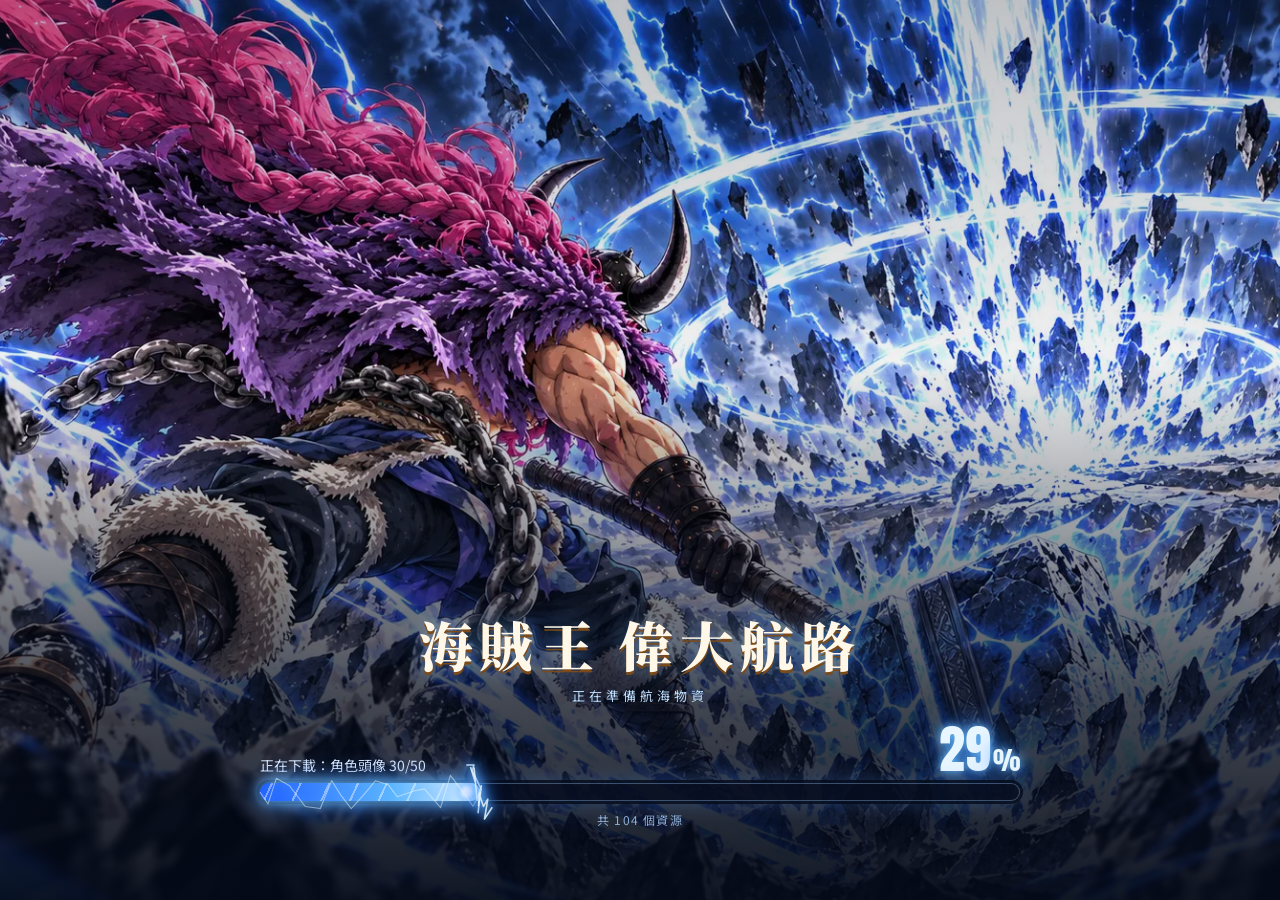
==== commit 0f4827b9: "v81" ====
--- a/index.html
+++ b/index.html
@@ -14,17 +14,18 @@
 <link rel="preconnect" href="https://fonts.googleapis.com">
 <link rel="preconnect" href="https://fonts.gstatic.com" crossorigin>
 <link href="https://fonts.googleapis.com/css2?family=Anton&family=Noto+Sans+TC:wght@400;500;700;900&family=Noto+Serif+TC:wght@700;900&display=swap" rel="stylesheet">
-<link rel="stylesheet" href="css/loader.css?v=77">
-<link rel="preload" as="image" href="assets/ui/loading_bg.webp?v=77">
-<link rel="stylesheet" href="css/style.css?v=77">
-<link rel="stylesheet" href="css/fx.css?v=77">
-<link rel="stylesheet" href="css/mobile.css?v=77">
-<link rel="stylesheet" href="css/ui2.css?v=77">
-<link rel="stylesheet" href="css/modes.css?v=77">
-<link rel="stylesheet" href="css/lobby.css?v=77">
-<link rel="stylesheet" href="css/polish.css?v=77">
-<link rel="stylesheet" href="css/exchange.css?v=77">
-<link rel="stylesheet" href="css/v63.css?v=77">
+<link rel="stylesheet" href="css/loader.css?v=81">
+<link rel="preload" as="image" href="assets/ui/loading_bg.webp?v=81">
+<link rel="stylesheet" href="css/style.css?v=81">
+<link rel="stylesheet" href="css/fx.css?v=81">
+<link rel="stylesheet" href="css/mobile.css?v=81">
+<link rel="stylesheet" href="css/ui2.css?v=81">
+<link rel="stylesheet" href="css/modes.css?v=81">
+<link rel="stylesheet" href="css/lobby.css?v=81">
+<link rel="stylesheet" href="css/polish.css?v=81">
+<link rel="stylesheet" href="css/exchange.css?v=81">
+<link rel="stylesheet" href="css/v63.css?v=81">
+<link rel="stylesheet" href="css/lobby2.css?v=81">
 </head>
 <body>
 <div class="loader" id="loader" role="dialog" aria-modal="true" aria-label="遊戲載入中">
@@ -42,7 +43,7 @@
 
 <!-- ================= 登入 ================= -->
 <section class="screen" id="loginScreen">
-  <video class="login-video" id="loginVideo" poster="assets/login/poster.webp?v=77" autoplay muted loop playsinline preload="metadata"><source src="assets/login/loop.mp4?v=77" type="video/mp4"></video>
+  <video class="login-video" id="loginVideo" poster="assets/login/poster.webp?v=81" autoplay muted loop playsinline preload="metadata"><source src="assets/login/loop.mp4?v=81" type="video/mp4"></video>
   <div class="login-shade"></div>
   <header class="home-nav">
     <div class="hn-logo">海賊王</div>
@@ -94,53 +95,48 @@
     <div class="topbar-right">
       <button class="icon-btn snd" data-snd aria-label="音樂開關">♪</button>
       <div class="coin-pair"><div class="coin berry" title="貝里"><i class="berry-ico">B</i><b class="berryVal">0</b></div><div class="coin" title="寶藏幣"><i class="coin-ico"></i><b class="coinVal">0</b></div></div>
-      <button class="icon-btn lb-top" id="lbMail" aria-label="公告">✉</button><button class="icon-btn lb-top lb-bell" id="lbBell" aria-label="每日懸賞與提醒">🔔</button><button class="btn-ghost" id="mdCrewBtn">角色背包</button>
+      <button class="icon-btn lb-top" id="lbMail" aria-label="公告">✉</button><button class="icon-btn lb-top" data-lb="friends" aria-label="好友"><i class="l2-svg" data-ic="friends" aria-hidden="true"></i></button><button class="icon-btn lb-top" data-lb="settings" aria-label="設定"><i class="l2-svg" data-ic="gear" aria-hidden="true"></i></button><button class="btn-ghost" id="mdCrewBtn">角色背包</button>
       <button class="btn-gold" id="mdHubBtn">懸賞處</button>
     </div>
   </header>
   <!-- ===== 遊戲大廳 ===== -->
-  <div class="lobby" id="lobby">
+  <div class="lobby l2" id="lobby">
     <div class="lb-bg" aria-hidden="true"><img id="lbBg" alt=""><i class="lb-rays"></i><i class="lb-fog"></i></div>
     <button class="lb-hero" id="lbHero" aria-label="查看船員"><img id="lbHeroImg" alt=""><span class="lb-aura" aria-hidden="true"></span></button>
+    <div class="l2-say" id="l2Say" role="status" aria-live="polite"></div>
     <div class="lb-plate" id="lbPlate"></div>
 
-    <aside class="lb-left">
-      <button class="lb-login" id="lbLogin" aria-label="七日登入獎勵"><img src="assets/ui/login_reward.webp?v=77" alt="" class="lbl-ico"><span><b>七日登入</b><small id="lbLoginTxt"></small></span><em class="lb-chev" aria-hidden="true">›</em></button>
-      <div class="lb-backup" id="lbBackup" hidden><i class="lb-new">新</i><span>好一陣子沒備份存檔了，換手機或清除瀏覽器資料會遺失進度。</span><button class="btn-gold sm" id="lbBackupBtn">匯出存檔</button></div>
-      <button class="lb-news" id="lbNews"><i aria-hidden="true">⛵</i><span><b>航海公告</b><small id="lbNewsTitle"></small></span><em class="lb-chev" aria-hidden="true">›</em></button>
-      <button class="lb-bounty" id="lbBounty"><i class="lbb-ico" aria-hidden="true">📜</i><span class="lbb-body"><span class="lbb-head"><b>每日懸賞</b><small id="lbBountyTxt"></small></span><span class="lbb-bar"><i id="lbBountyBar"></i></span></span><em class="lb-chev" aria-hidden="true">›</em></button>
-      <button class="lb-bounty lb-weekly" id="lbWeekly"><i class="lbb-ico" aria-hidden="true">🎪</i><span class="lbb-body"><span class="lbb-head"><b>活動中心</b><small id="lbWeeklyTxt"></small></span><span class="lbb-bar"><i id="lbWeeklyBar"></i></span></span><em class="lb-chev" aria-hidden="true">›</em></button>
-      <div class="lb-team" id="lbTeam" aria-label="出戰陣容"></div>
+    <!-- 左側：公告、任務、活動等小圖示 -->
+    <nav class="l2-rail" aria-label="公告與任務">
+      <button class="l2-ic" id="lbNews"><i class="l2-svg" data-ic="news" aria-hidden="true"></i><b>公告</b><small id="lbNewsTitle" hidden></small></button>
+      <button class="l2-ic" id="lbBounty"><i class="l2-svg" data-ic="bounty" aria-hidden="true"></i><b>每日懸賞</b><small id="lbBountyTxt"></small><span class="l2-bar"><i id="lbBountyBar"></i></span></button>
+      <button class="l2-ic" id="lbWeekly"><i class="l2-svg" data-ic="event" aria-hidden="true"></i><b>活動中心</b><small id="lbWeeklyTxt"></small><span class="l2-bar"><i id="lbWeeklyBar"></i></span></button>
+      <button class="l2-ic" id="lbLogin"><i class="l2-svg" data-ic="login" aria-hidden="true"></i><b>七日登入</b><small id="lbLoginTxt"></small></button>
+      <button class="l2-ic" data-lb="titles"><i class="l2-svg" data-ic="trophy" aria-hidden="true"></i><b>成就</b></button>
+      <button class="l2-ic" data-lb="treasure"><i class="l2-svg" data-ic="map" aria-hidden="true"></i><b>寶藏日誌</b></button>
+    </nav>
+    <div class="lb-backup l2-backup" id="lbBackup" hidden><i class="lb-new">新</i><span>好一陣子沒備份存檔了，換手機或清除瀏覽器資料會遺失進度。</span><button class="btn-gold sm" id="lbBackupBtn">匯出存檔</button></div>
+
+    <!-- 左下：限定召喚 -->
+    <button class="l2-pick" id="lbEvent"><img id="lbEventImg" alt=""><span class="l2-pick-tag">限定召喚 UP</span><span class="l2-pick-name" id="lbEventName"></span></button>
+
+    <!-- 右側：主線任務、出戰陣容、皇帝領海 -->
+    <aside class="l2-side">
+      <button class="l2-mission" id="l2Mission"><span class="l2-m-h">▲ 主線航路</span><b id="l2MissionT"></b><small id="l2MissionS"></small><em aria-hidden="true">››</em></button>
+      <div class="l2-team" id="lbTeam" aria-label="出戰陣容"></div>
+      <button class="l2-emperor" id="l2Emperor" aria-label="皇帝領海"><img src="assets/ui/emperor_logo.webp?v=81" alt=""><b>皇帝領海</b><small id="l2EmpTxt">挑戰四皇</small></button>
     </aside>
 
-    <aside class="lb-right">
-      <button class="lb-event" id="lbEvent"><img id="lbEventImg" alt=""><span class="lbe-tag">限定活動</span><span class="lbe-name" id="lbEventName"></span></button>
-      <div class="lb-tiles">
-        <button data-lb="gacha"><i>🎰</i><b>懸賞召喚</b></button>
-        <button data-lb="shop"><i>🛒</i><b>道具商店</b></button>
-        <button data-lb="navy"><i>⚓</i><b>海軍本部</b></button>
-        <button data-lb="treasure"><i>🗺</i><b>寶藏日誌</b></button>
-      </div>
-    </aside>
-
-    <nav class="lb-dock" aria-label="功能">
-      <button data-lb="bag"><i>🎒</i><b>背包</b></button>
-      <button data-lb="crew"><i>🧭</i><b>船員</b></button>
-      <button data-lb="train"><i>🏋</i><b>訓練營</b></button>
-      <button data-lb="codex"><i>📖</i><b>圖鑑</b></button>
-      <button data-lb="bounty"><i>📋</i><b>懸賞任務</b></button>
-      <button data-lb="titles" class="lb-dot-host"><i>🏆</i><b>成就</b></button>
-      <button data-lb="friends" class="lb-dot-host"><i>👥</i><b>好友</b></button>
-      <button data-lb="settings"><i>⚙️</i><b>設定</b></button>
+    <!-- 下方導覽列：中間是出航 -->
+    <nav class="l2-nav" aria-label="主要功能">
+      <button data-lb="crew"><i class="l2-svg" data-ic="crew" aria-hidden="true"></i><b>船員</b></button>
+      <button data-lb="bag"><i class="l2-svg" data-ic="bag" aria-hidden="true"></i><b>背包</b></button>
+      <button data-lb="guild" class="lb-dot-host"><i class="l2-svg" data-ic="guild" aria-hidden="true"></i><b>船團</b></button>
+      <button class="l2-go" id="lbGo" aria-label="出航：關卡挑戰"><span class="l2-go-ring" aria-hidden="true"></span><span class="l2-go-wheel l2-svg" data-ic="wheel" aria-hidden="true"></span><b>出航</b><small id="lbGoSub"></small></button>
+      <button id="lbModesBtn" aria-label="冒險：奪寶大冒險、勇者之塔、皇帝領海、登上虛空王座"><i class="l2-svg" data-ic="sword" aria-hidden="true"></i><b>冒險</b></button>
+      <button data-lb="gacha"><i class="l2-svg" data-ic="summon" aria-hidden="true"></i><b>召喚</b></button>
+      <button data-lb="shop"><i class="l2-svg" data-ic="shop" aria-hidden="true"></i><b>商店</b></button>
     </nav>
-
-    <div class="lb-play">
-      <div class="lbp-bar">
-        <img class="lbp-bg" src="assets/ui/play_bar.webp?v=77" alt="" draggable="false">
-        <button class="lb-modes" id="lbModesBtn" aria-label="模式選擇：奪寶大冒險、勇者之塔、皇帝領海、登上虛空王座"><span><b>模式選擇</b><small>奪寶・勇者之塔・皇帝領海</small></span></button>
-        <button class="lb-go" id="lbGo" aria-label="關卡挑戰：前往海圖"><b>關卡挑戰</b><small id="lbGoSub"></small></button>
-      </div>
-    </div>
 
     <div class="lb-sheet" id="lbModes" role="dialog" aria-label="模式選擇" aria-hidden="true">
       <div class="lbs-card">
@@ -159,14 +155,14 @@
 
 <!-- ================= 皇帝領海 ================= -->
 <section class="screen hidden" id="emperorScreen">
-  <header class="topbar"><button class="btn-ghost ch-lobby" id="epBack" aria-label="回到遊戲大廳">‹ 大廳</button><h2 class="ep-title"><img src="assets/ui/emperor_logo.webp?v=77" alt="" class="ep-logo">皇帝領海</h2><div class="topbar-right"><div class="coin berry"><i class="berry-ico">B</i><b class="berryVal">0</b></div></div></header>
+  <header class="topbar"><button class="btn-ghost ch-lobby" id="epBack" aria-label="回到遊戲大廳">‹ 大廳</button><h2 class="ep-title"><img src="assets/ui/emperor_logo.webp?v=81" alt="" class="ep-logo">皇帝領海</h2><div class="topbar-right"><div class="coin berry"><i class="berry-ico">B</i><b class="berryVal">0</b></div></div></header>
   <div class="ep-bg" aria-hidden="true"></div>
   <div class="ep-wrap"><nav class="ep-list" id="epList" aria-label="四皇"></nav><section class="ep-main" id="epMain"></section></div>
 </section>
 
 <!-- ================= 虛空王座 ================= -->
 <section class="screen hidden" id="exchangeScreen">
-  <header class="topbar"><button class="btn-ghost ch-lobby" id="xcBack" aria-label="回到遊戲大廳">‹ 大廳</button><h2 class="xc-title"><img src="assets/ui/exchange_logo.webp?v=77" alt="" class="xc-logo">懸賞金交易所</h2><div class="topbar-right"><button class="icon-btn snd" data-snd aria-label="音樂開關">♪</button></div></header>
+  <header class="topbar"><button class="btn-ghost ch-lobby" id="xcBack" aria-label="回到遊戲大廳">‹ 大廳</button><h2 class="xc-title"><img src="assets/ui/exchange_logo.webp?v=81" alt="" class="xc-logo">懸賞金交易所</h2><div class="topbar-right"><button class="icon-btn snd" data-snd aria-label="音樂開關">♪</button></div></header>
   <div class="mk-banner" id="mkBanner" role="status" aria-live="polite"></div>
   <div class="xc-body" id="xcBody"></div>
 </section>
@@ -363,7 +359,7 @@
   <div class="ev-main hidden" id="evPane" data-pane="summon"></div>
   <div class="g-main tavern" data-pane="summon">
     <div class="g-scene-wrap"><div class="g-scene" id="machine">
-      <img class="g-bg" src="assets/ui/gacha_tavern.webp?v=77" alt="海賊酒館裡的寶藏扭蛋機">
+      <img class="g-bg" src="assets/ui/gacha_tavern.webp?v=81" alt="海賊酒館裡的寶藏扭蛋機">
       <i class="g-lamp" style="--x:16.16%;--y:12.96%"></i><i class="g-lamp" style="--x:5.72%;--y:24.54%;--d:-.7s"></i><i class="g-lamp" style="--x:18.05%;--y:80.56%;--d:-1.3s"></i><i class="g-lamp" style="--x:57.58%;--y:70.83%;--d:-.3s"></i><i class="g-lamp" style="--x:65.66%;--y:45.68%;--d:-1.9s"></i>
       <div class="g-motes" aria-hidden="true"><i style="--x:0%;--s:2px;--t:6s;--d:-0.0s"></i><i style="--x:37%;--s:3px;--t:7s;--d:-0.7s"></i><i style="--x:74%;--s:4px;--t:8s;--d:-1.4s"></i><i style="--x:11%;--s:2px;--t:9s;--d:-2.1s"></i><i style="--x:48%;--s:3px;--t:10s;--d:-2.8s"></i><i style="--x:85%;--s:4px;--t:6s;--d:-3.5s"></i><i style="--x:22%;--s:2px;--t:7s;--d:-4.2s"></i><i style="--x:59%;--s:3px;--t:8s;--d:-4.9s"></i><i style="--x:96%;--s:4px;--t:9s;--d:-5.6s"></i><i style="--x:33%;--s:2px;--t:10s;--d:-6.3s"></i><i style="--x:70%;--s:3px;--t:6s;--d:-7.0s"></i><i style="--x:7%;--s:4px;--t:7s;--d:-7.7s"></i><i style="--x:44%;--s:2px;--t:8s;--d:-8.4s"></i><i style="--x:81%;--s:3px;--t:9s;--d:-9.1s"></i><i style="--x:18%;--s:4px;--t:10s;--d:-9.8s"></i><i style="--x:55%;--s:2px;--t:6s;--d:-10.5s"></i><i style="--x:92%;--s:3px;--t:7s;--d:-11.2s"></i><i style="--x:29%;--s:4px;--t:8s;--d:-11.9s"></i><i style="--x:66%;--s:2px;--t:9s;--d:-12.6s"></i><i style="--x:3%;--s:3px;--t:10s;--d:-13.3s"></i><i style="--x:40%;--s:4px;--t:6s;--d:-14.0s"></i><i style="--x:77%;--s:2px;--t:7s;--d:-14.7s"></i></div>
       <div class="g-globe"><canvas class="g-cv" id="gCv" aria-hidden="true"></canvas><div class="m-caps" id="mCaps"></div><i class="g-glass"></i></div>
@@ -467,7 +463,7 @@
 <div class="modal" id="newsModal" role="dialog" aria-modal="true" aria-labelledby="newsTitle">
   <div class="modal-card">
     <header><h2 id="newsTitle">船上告示</h2><button class="icon-btn sm" data-close aria-label="關閉">×</button></header>
-    <div class="news-mascot"><img src="assets/chars/morgans_face.webp?v=77" alt="摩甘茲"><p><b>世界經濟新聞社長・摩甘茲</b><span>「大新聞！偉大航路的最新消息，全都在這裡！」</span></p></div>
+    <div class="news-mascot"><img src="assets/chars/morgans_face.webp?v=81" alt="摩甘茲"><p><b>世界經濟新聞社長・摩甘茲</b><span>「大新聞！偉大航路的最新消息，全都在這裡！」</span></p></div>
     <div class="news-full" id="newsFull"></div>
     <footer class="split"><button class="btn-ghost" id="newsEditBtn">管理公告</button><button class="btn-primary" data-close>關閉</button></footer>
   </div>
@@ -541,52 +537,55 @@
 <div class="toast" id="toast" role="status" aria-live="polite"></div>
 <div class="loading" id="loading"><div class="ld-wheel"></div><span>載入中</span></div>
 
-<script src="js/data.js?v=77"></script>
-<script src="js/data_ext.js?v=77"></script>
-<script src="js/story_ext.js?v=77"></script>
-<script src="js/engine3d.js?v=77"></script>
-<script src="js/landmarks.js?v=77"></script>
-<script src="js/scenes.js?v=77"></script>
-<script src="js/world.js?v=77"></script>
+<script src="js/data.js?v=81"></script>
+<script src="js/data_ext.js?v=81"></script>
+<script src="js/story_ext.js?v=81"></script>
+<script src="js/engine3d.js?v=81"></script>
+<script src="js/landmarks.js?v=81"></script>
+<script src="js/scenes.js?v=81"></script>
+<script src="js/world.js?v=81"></script>
 <script type="importmap">{ "imports": { "three": "./vendor/three/three.module.js", "three/addons/": "./vendor/three/addons/" } }</script>
-<script type="module" src="js/e3three.js?v=77"></script>
-<script src="js/battle_core.js?v=77"></script>
-<script src="js/battle.js?v=77"></script>
-<script src="js/audio.js?v=77"></script>
-<script src="js/fx.js?v=77"></script>
-<script src="js/fx_choreo.js?v=77"></script>
-<script src="js/ext_effects.js?v=77"></script>
-<script src="js/fx_ult.js?v=77"></script>
-<script src="js/admin.js?v=77"></script>
-<script src="js/visual_admin.js?v=77"></script>
-<script src="js/app.js?v=77"></script>
-<script src="js/hardmode.js?v=77"></script>
-<script src="js/hub.js?v=77"></script>
-<script src="js/seer.js?v=77"></script>
-<script src="js/treasure.js?v=77"></script>
-<script src="js/crew.js?v=77"></script>
-<script src="js/icons.js?v=77"></script>
-<script src="js/home.js?v=77"></script>
-<script src="js/modes.js?v=77"></script>
-<script src="js/lobby.js?v=77"></script>
-<script src="js/timeguard.js?v=77"></script>
-<script src="js/daily.js?v=77"></script>
-<script src="js/achieve.js?v=77"></script>
-<script src="js/exchange_head.js?v=77"></script>
-<script src="js/exchange.js?v=77"></script>
-<script src="js/uiicons.js?v=77"></script>
-<script src="js/runner.js?v=77"></script>
-<script src="js/tower.js?v=77"></script>
-<script src="js/throne.js?v=77"></script>
-<script src="js/emperor.js?v=77"></script>
-<script src="js/cloud.js?v=77"></script>
-<script src="js/social.js?v=77"></script>
-<script src="js/live.js?v=77"></script>
-<script src="js/guild.js?v=77"></script>
-<script src="js/settings.js?v=77"></script>
-<script src="js/weekly.js?v=77"></script>
-<script src="js/event.js?v=77"></script>
-<script src="js/music.js?v=77"></script>
-<script src="js/loader.js?v=77"></script>
+<script type="module" src="js/e3three.js?v=81"></script>
+<script src="js/battle_core.js?v=81"></script>
+<script src="js/battle.js?v=81"></script>
+<script src="js/audio.js?v=81"></script>
+<script src="js/fx.js?v=81"></script>
+<script src="js/fx_choreo.js?v=81"></script>
+<script src="js/ext_effects.js?v=81"></script>
+<script src="js/fx_ult.js?v=81"></script>
+<script src="js/admin.js?v=81"></script>
+<script src="js/visual_admin.js?v=81"></script>
+<script src="js/app.js?v=81"></script>
+<script src="js/hardmode.js?v=81"></script>
+<script src="js/hub.js?v=81"></script>
+<script src="js/seer.js?v=81"></script>
+<script src="js/treasure.js?v=81"></script>
+<script src="js/crew.js?v=81"></script>
+<script src="js/icons.js?v=81"></script>
+<script src="js/home.js?v=81"></script>
+<script src="js/modes.js?v=81"></script>
+<script src="js/lobbyicons.js?v=81"></script>
+<script src="js/lobby.js?v=81"></script>
+<script src="js/timeguard.js?v=81"></script>
+<script src="js/daily.js?v=81"></script>
+<script src="js/achieve.js?v=81"></script>
+<script src="js/exchange_head.js?v=81"></script>
+<script src="js/exchange.js?v=81"></script>
+<script src="js/uiicons.js?v=81"></script>
+<script src="js/runner.js?v=81"></script>
+<script src="js/tower.js?v=81"></script>
+<script src="js/throne.js?v=81"></script>
+<script src="js/emperor.js?v=81"></script>
+<script src="js/emperor_hall.js?v=81"></script>
+<script src="js/ceremony.js?v=81"></script>
+<script src="js/cloud.js?v=81"></script>
+<script src="js/social.js?v=81"></script>
+<script src="js/live.js?v=81"></script>
+<script src="js/guild.js?v=81"></script>
+<script src="js/settings.js?v=81"></script>
+<script src="js/weekly.js?v=81"></script>
+<script src="js/event.js?v=81"></script>
+<script src="js/music.js?v=81"></script>
+<script src="js/loader.js?v=81"></script>
 </body>
 </html>
--- a/css/v63.css
+++ b/css/v63.css
@@ -53,7 +53,7 @@
 
 /* ---------- 模式選擇卡：皇帝領海 ---------- */
 .m-emperor .mc-art { background: url('../assets/ui/emperor_bg.webp?v=63') center 40%/cover !important; position: relative }
-.m-emperor .mc-art::before { content: ''; position: absolute; inset: 12% 30%; background: url('../assets/ui/emperor_logo.webp?v=63') center/contain no-repeat; filter: drop-shadow(0 6px 12px rgba(0, 0, 0, .6)) }
+
 .m-emperor .mc-art::after { content: ''; position: absolute; inset: 0; background: linear-gradient(180deg, transparent 55%, rgba(8, 18, 32, .55)) }
 
 /* ---------- 皇帝領海畫面 ---------- */
--- a/css/lobby2.css
+++ b/css/lobby2.css
@@ -0,0 +1,279 @@
+/* ===== 遊戲大廳 v79：統一的「深藍玻璃＋金邊」風格、金色線條圖示 ===== */
+#lobby.l2{--gold:#ebc77e;--gold2:#b8862e;--glass:linear-gradient(180deg,rgba(16,28,58,.86),rgba(8,14,32,.86));--edge:rgba(235,199,126,.42);position:absolute;inset:0;display:block;overflow:hidden;padding:0}
+#lobby.l2::after{content:'';position:absolute;inset:0;z-index:2;pointer-events:none;background:linear-gradient(90deg,rgba(4,8,20,.55),transparent 22%,transparent 78%,rgba(4,8,20,.55)),linear-gradient(0deg,rgba(4,8,20,.85),transparent 26%)}
+#lobby.l2 .lb-hero{z-index:1;height:min(88%,calc(100% - 96px));bottom:72px}
+.l2-svg{display:inline-grid;place-items:center;color:var(--gold,#ebc77e)}.l2-svg svg{width:100%;height:100%;display:block}
+.l2g{background:var(--glass);border:1px solid var(--edge);box-shadow:inset 0 1px 0 rgba(255,255,255,.08),0 10px 26px rgba(0,0,0,.45);backdrop-filter:blur(6px);-webkit-backdrop-filter:blur(6px)}
+
+/* 上方 */
+#modeScreen .topbar .lb-top{display:grid;width:42px;height:42px;border-radius:50%;background:linear-gradient(180deg,rgba(16,28,58,.9),rgba(8,14,32,.9));border:1px solid rgba(235,199,126,.5);color:#ebc77e;padding:9px}
+#modeScreen .topbar .lb-top .l2-svg{width:22px;height:22px}
+
+/* 左側：2×3 圖示面板 */
+.l2-rail{position:absolute;z-index:4;left:clamp(10px,1.6vw,22px);top:calc(88px + var(--safeT,0px));display:grid;grid-template-columns:repeat(2,74px);gap:4px;padding:10px 8px;border-radius:18px;background:linear-gradient(180deg,rgba(16,28,58,.78),rgba(8,14,32,.78));border:1px solid rgba(235,199,126,.32);box-shadow:0 10px 26px rgba(0,0,0,.4);backdrop-filter:blur(6px)}
+.l2-ic{position:relative;display:flex;flex-direction:column;align-items:center;gap:4px;padding:6px 2px;border:0;border-radius:12px;background:none;color:#f2ead8;cursor:pointer;text-align:center;transition:background .15s}
+.l2-ic:hover{background:rgba(235,199,126,.1)}
+.l2-ic>.l2-svg{width:46px;height:46px;padding:10px;border-radius:14px;background:radial-gradient(circle at 50% 30%,rgba(60,90,150,.55),rgba(10,18,40,.95));box-shadow:inset 0 0 0 1px rgba(235,199,126,.65),inset 0 -6px 12px rgba(0,0,0,.35),0 4px 10px rgba(0,0,0,.4)}
+.l2-ic b{font-size:12px;font-weight:700;letter-spacing:.04em;white-space:nowrap}
+.l2-ic small{font-size:10px;color:#cdb98a;max-width:72px;overflow:hidden;text-overflow:ellipsis;white-space:nowrap}
+.l2-bar{width:44px;height:3px;border-radius:2px;background:rgba(255,255,255,.14);overflow:hidden}.l2-bar i{display:block;height:100%;background:linear-gradient(90deg,#b8862e,#ffd98a)}
+.l2-ic.has-dot::after,.l2-nav>button.has-dot::after{content:'';position:absolute;top:5px;right:12px;width:9px;height:9px;border-radius:50%;background:#ff5a5a;box-shadow:0 0 0 2px #0b1430,0 0 8px #ff5a5a}
+.l2-backup{position:absolute!important;z-index:5;left:clamp(10px,1.6vw,22px);top:calc(88px + var(--safeT,0px) + 270px);width:176px}
+
+/* 左下：限定召喚 */
+.l2-pick{position:absolute;z-index:4;left:clamp(10px,1.6vw,22px);bottom:calc(98px + var(--safeB,0px));width:clamp(240px,23vw,340px);aspect-ratio:2.1/1;padding:0;border-radius:14px;overflow:hidden;border:1px solid rgba(235,199,126,.8);background:#140a24;box-shadow:0 0 0 3px rgba(8,14,32,.8),0 12px 28px rgba(0,0,0,.55);cursor:pointer;transition:transform .2s}
+.l2-pick:hover{transform:translateY(-2px)}
+.l2-pick img{position:absolute;inset:0;width:100%;height:100%;object-fit:cover;opacity:0;transition:opacity .5s}.l2-pick img.in{opacity:1}
+.l2-pick-tag{position:absolute;left:0;top:10px;padding:3px 12px 3px 10px;background:linear-gradient(90deg,#d8324a,#ff7a3a);clip-path:polygon(0 0,100% 0,calc(100% - 8px) 100%,0 100%);font-weight:900;font-size:12px;letter-spacing:.06em;color:#fff}
+.l2-pick-name{position:absolute;left:0;right:0;bottom:0;padding:18px 12px 7px;background:linear-gradient(0deg,rgba(4,8,20,.9),transparent);font-weight:800;font-size:13px;text-align:left;color:#fff}
+.l2-pick.ev-rest img{filter:grayscale(.6) brightness(.8)}
+
+/* 右側：統一的玻璃卡片 */
+.l2-side{position:absolute;z-index:4;right:clamp(10px,1.6vw,22px);top:calc(88px + var(--safeT,0px));width:clamp(240px,21vw,300px);display:flex;flex-direction:column;gap:10px}
+.l2-mission,.l2-team,.l2-emperor{background:var(--glass);border:1px solid var(--edge);border-radius:14px;box-shadow:inset 0 1px 0 rgba(255,255,255,.08),0 10px 24px rgba(0,0,0,.42);backdrop-filter:blur(6px);-webkit-backdrop-filter:blur(6px);color:#f2ead8}
+.l2-mission{position:relative;display:flex;flex-direction:column;align-items:flex-start;gap:2px;padding:11px 36px 11px 16px;text-align:left;cursor:pointer;overflow:hidden}
+.l2-mission::before{content:'';position:absolute;left:0;top:10px;bottom:10px;width:3px;border-radius:2px;background:linear-gradient(180deg,#ffd98a,#b8862e)}
+.l2-m-h{font-size:11px;font-weight:800;letter-spacing:.14em;color:#ebc77e}.l2-mission b{font:900 17px var(--serif);letter-spacing:.04em}.l2-mission small{font-size:12px;color:#b8c4d6}
+.l2-mission em{position:absolute;right:12px;top:50%;transform:translateY(-50%);font-style:normal;font-size:18px;color:#ebc77e}
+.l2-team{display:flex;flex-wrap:wrap;align-items:center;gap:10px 8px;padding:10px 12px 14px}
+.l2-team .lbt-h{display:flex;align-items:center;gap:6px;width:100%;font-size:12.5px;letter-spacing:.06em}.l2-team .lbt-h i{color:#ebc77e;font-style:normal}.l2-team .lbt-h b{flex:1}.l2-team .lbt-h em{font-style:normal;color:#ebc77e}
+.l2-team .lbt-av{position:relative;width:56px;height:56px;padding:0;border-radius:50%;border:0;overflow:visible;background:#0b1830;box-shadow:0 0 0 2px #ebc77e,0 0 0 4px rgba(8,14,32,.9),0 6px 12px rgba(0,0,0,.4)}
+.l2-team .lbt-av img{width:100%;height:100%;border-radius:50%;object-fit:cover}.l2-team .lbt-av em{position:absolute;left:50%;bottom:-9px;transform:translateX(-50%);max-width:none;width:auto;overflow:visible;line-height:1.4;font-style:normal;font-size:10px;font-weight:800;padding:0 6px;border-radius:6px;background:linear-gradient(180deg,#ffd98a,#b8862e);color:#2a1600;white-space:nowrap}
+.l2-team .lbt-empty{width:100%;padding:8px;border-radius:8px;border:1px dashed rgba(235,199,126,.5);background:none;color:#ffe7a8;font-size:12.5px}
+.l2-emperor{display:flex;align-items:center;gap:12px;padding:8px 14px 8px 8px;cursor:pointer;text-align:left;background:linear-gradient(100deg,rgba(70,24,14,.88),rgba(16,14,34,.88))!important}
+.l2-emperor img{width:66px;height:66px;object-fit:contain;filter:drop-shadow(0 4px 12px rgba(255,180,60,.55));animation:l2Glow 3s ease-in-out infinite}
+.l2-emperor b{display:block;font:900 18px var(--serif);letter-spacing:.1em;color:#ffd98a}.l2-emperor small{display:block;font-size:12px;color:#d8c8a8}
+@keyframes l2Glow{50%{filter:drop-shadow(0 4px 18px rgba(255,200,80,.9))}}
+
+/* 船長的名牌與對話 */
+#lobby.l2 .lb-plate{z-index:3;bottom:calc(150px + var(--safeB,0px));padding:6px 18px;border-radius:99px;background:linear-gradient(90deg,transparent,rgba(8,14,32,.85) 18%,rgba(8,14,32,.85) 82%,transparent)}
+#lobby.l2 .lb-plate b{font-size:clamp(18px,1.8vw,24px)}
+.l2-say{position:absolute;z-index:3;left:calc(50% + clamp(70px,8vw,150px));top:34%;max-width:clamp(190px,17vw,250px);padding:10px 14px 10px 16px;border-radius:12px;background:linear-gradient(180deg,rgba(16,28,58,.92),rgba(8,14,32,.92));border:1px solid rgba(235,199,126,.45);color:#f2ead8;box-shadow:0 10px 24px rgba(0,0,0,.45);opacity:0;transform:translateY(6px);transition:.4s;pointer-events:none}
+.l2-say.in{opacity:1;transform:none}.l2-say b{display:block;font-size:11.5px;color:#ebc77e;letter-spacing:.06em;margin-bottom:3px}.l2-say span{font-size:13px;line-height:1.55}
+.l2-say::before{content:'';position:absolute;left:-7px;top:16px;width:12px;height:12px;background:rgba(16,28,58,.95);border-left:1px solid rgba(235,199,126,.45);border-bottom:1px solid rgba(235,199,126,.45);transform:rotate(45deg)}
+
+/* 下方導覽列 */
+.l2-nav{position:absolute;z-index:6;left:0;right:0;bottom:0;height:calc(78px + var(--safeB,0px));padding:0 clamp(8px,6vw,140px) var(--safeB,0px);display:flex;align-items:center;justify-content:center;gap:clamp(2px,1.6vw,26px);background:linear-gradient(180deg,rgba(12,22,48,.92),rgba(5,10,24,.98));border-top:1px solid rgba(235,199,126,.55);box-shadow:0 -8px 24px rgba(0,0,0,.45)}
+.l2-nav::before{content:'';position:absolute;left:0;right:0;top:3px;height:1px;background:linear-gradient(90deg,transparent,rgba(235,199,126,.25),transparent)}
+.l2-nav>button{position:relative;flex:0 1 96px;display:flex;flex-direction:column;align-items:center;gap:4px;padding:8px 2px;border:0;border-radius:12px;background:none;color:#e8dfc8;cursor:pointer;min-width:52px;transition:background .15s,color .15s}
+.l2-nav>button:hover{background:rgba(235,199,126,.08);color:#fff}
+.l2-nav>button>.l2-svg{width:28px;height:28px;transition:transform .15s}.l2-nav>button:hover>.l2-svg{transform:translateY(-2px)}
+.l2-nav>button b{font-size:12.5px;font-weight:700;letter-spacing:.12em}
+.l2-nav>button.has-dot::after{right:calc(50% - 22px);top:4px}
+/* 出航：圓形舵輪徽章 */
+.l2-go{flex:0 0 128px!important;align-self:flex-end;height:128px;margin:0 6px 10px;padding:0!important;border-radius:50%!important;justify-content:center!important;gap:0!important;background:radial-gradient(circle at 50% 30%,#fff2c4,#efc155 42%,#a86e18 100%)!important;color:#2e1600!important;box-shadow:0 0 0 3px #2a1a08,0 0 0 6px #ebc77e,0 0 0 9px rgba(8,14,32,.85),0 12px 30px rgba(255,190,60,.45)}
+.l2-go .l2-go-wheel{position:absolute;inset:10px;width:auto;height:auto;color:rgba(80,40,0,.22);animation:l2Spin 24s linear infinite}
+.l2-go b{position:relative;font:900 30px var(--serif)!important;letter-spacing:.16em!important;text-indent:.16em;text-shadow:0 1px 0 rgba(255,255,255,.6)}
+.l2-go small{position:relative;font-size:10.5px;font-weight:800;max-width:104px;overflow:hidden;text-overflow:ellipsis;white-space:nowrap}
+.l2-go:hover{filter:brightness(1.06)}
+.l2-go-ring{position:absolute;inset:-12px;border-radius:50%;border:2px solid rgba(255,211,74,.5);animation:l2Ring 2.6s ease-out infinite}
+@keyframes l2Ring{from{transform:scale(.9);opacity:.9}to{transform:scale(1.14);opacity:0}}
+@keyframes l2Spin{to{transform:rotate(360deg)}}
+
+/* ===== 手機直式 ===== */
+@media (max-width:900px) and (orientation:portrait){
+  #lobby.l2 .lb-hero{height:56%;bottom:236px}
+  #lobby.l2 .lb-plate{display:none}
+  .l2-rail{top:calc(172px + var(--safeT,0px));left:6px;grid-template-columns:58px;gap:2px;padding:6px 4px;border-radius:14px}
+  .l2-ic>.l2-svg{width:40px;height:40px;padding:8px;border-radius:12px}.l2-ic b{font-size:10.5px}.l2-ic small,.l2-bar{display:none}
+  .l2-backup{left:76px;right:76px;top:calc(172px + var(--safeT,0px));width:auto}
+  .l2-side{top:calc(172px + var(--safeT,0px));right:6px;width:80px;gap:8px;align-items:stretch}
+  .l2-mission{display:none}
+  .l2-team{flex-direction:column;padding:8px 6px 14px;gap:14px}.l2-team .lbt-h{justify-content:center;font-size:10.5px}.l2-team .lbt-h em,.l2-team .lbt-h i{display:none}.l2-team .lbt-av{width:46px;height:46px}
+  .l2-emperor{flex-direction:column;gap:2px;padding:6px;text-align:center}.l2-emperor img{width:52px;height:52px}.l2-emperor b{font-size:12.5px;letter-spacing:.04em}.l2-emperor small{display:none}
+  .l2-pick{left:50%;transform:translateX(-50%);bottom:calc(96px + var(--safeB,0px));width:min(74vw,320px)}.l2-pick:hover{transform:translateX(-50%)}
+  .l2-say{left:50%;transform:translate(-50%,6px);top:calc(172px + var(--safeT,0px));max-width:min(54vw,240px)}.l2-say.in{transform:translateX(-50%)}.l2-say::before{display:none}
+  .l2-nav{height:calc(72px + var(--safeB,0px));gap:0;padding-left:2px;padding-right:2px;justify-content:space-around}
+  .l2-nav>button{flex:1 1 0;min-width:0;padding:6px 0}.l2-nav>button>.l2-svg{width:24px;height:24px}.l2-nav>button b{font-size:11px;letter-spacing:.04em}
+  .l2-go{flex:0 0 84px!important;height:84px;margin:0 2px 8px}.l2-go b{font-size:21px!important}.l2-go small{display:none}.l2-go .l2-go-wheel{inset:6px}
+}
+/* 手機橫式、矮螢幕 */
+@media (max-height:520px) and (orientation:landscape){
+  .l2-rail{top:calc(58px + var(--safeT,0px));grid-template-columns:repeat(3,56px);padding:4px;gap:0}.l2-ic>.l2-svg{width:34px;height:34px;padding:7px}.l2-ic b{font-size:10px}.l2-ic small,.l2-bar{display:none}
+  .l2-side{top:calc(58px + var(--safeT,0px));width:200px;gap:6px}.l2-mission{padding:6px 28px 6px 12px}.l2-mission b{font-size:13px}.l2-team{padding:6px 10px 12px}.l2-team .lbt-av{width:38px;height:38px}.l2-emperor img{width:38px;height:38px}.l2-emperor{padding:4px 10px 4px 6px}
+  .l2-pick{width:190px;bottom:calc(66px + var(--safeB,0px))}
+  .l2-nav{height:calc(58px + var(--safeB,0px))}.l2-nav>button>.l2-svg{width:20px;height:20px}.l2-nav>button b{font-size:10.5px}
+  .l2-go{height:76px;flex-basis:76px!important;margin-bottom:6px}.l2-go b{font-size:19px!important}.l2-go small{display:none}
+  #lobby.l2 .lb-hero{bottom:52px;height:calc(100% - 62px)}#lobby.l2 .lb-plate{bottom:calc(62px + var(--safeB,0px))}
+  .l2-say{display:none}
+}
+
+/* ===== 皇帝領海・四皇展示頁 ===== */
+.eh-wrap{position:fixed;inset:0;z-index:7000;display:flex;flex-direction:column;background:#06080f;color:#fff;overflow:hidden}
+.eh-bg{position:absolute;inset:0;background:url('../assets/ui/emperor_bg.webp?v=63') center/cover;filter:brightness(.35) saturate(1.1)}
+.eh-bg::after{content:'';position:absolute;inset:0;background:radial-gradient(ellipse at 50% 40%,transparent,rgba(0,0,0,.75))}
+.eh-head{position:relative;z-index:2;display:flex;align-items:center;gap:12px;padding:calc(10px + var(--safeT,0px)) 16px 6px}
+.eh-head img{width:64px;height:64px;object-fit:contain;filter:drop-shadow(0 4px 14px rgba(255,190,70,.6))}
+.eh-head h2{margin:0;font:900 clamp(22px,3vw,32px) var(--serif);letter-spacing:.2em;background:linear-gradient(180deg,#fff6d0,#e8b64a);-webkit-background-clip:text;background-clip:text;color:transparent}
+.eh-head small{color:#c8b890;font-size:13px;letter-spacing:.1em}
+.eh-row{position:relative;z-index:2;flex:1;display:flex;gap:clamp(8px,1.4vw,18px);padding:8px clamp(10px,3vw,40px) 6px;min-height:0}
+.eh-card{position:relative;flex:1 1 0;min-width:0;padding:0;border:0;border-radius:6px;overflow:hidden;cursor:pointer;color:#fff;background:linear-gradient(180deg,color-mix(in srgb,var(--ec) 55%,#000),#0a0c14 75%);clip-path:polygon(0 0,100% 0,100% 94%,88% 100%,0 100%);box-shadow:inset 0 0 0 2px color-mix(in srgb,var(--ec) 70%,transparent);transition:flex-grow .35s,transform .25s,filter .25s;animation:ehIn .6s both var(--d)}
+.eh-card::before{content:'';position:absolute;inset:0;background:repeating-linear-gradient(135deg,rgba(255,255,255,.04) 0 2px,transparent 2px 9px);z-index:1;pointer-events:none}
+.eh-card:hover,.eh-card:focus-visible{flex-grow:1.45;filter:brightness(1.12)}
+.eh-card.pick{transform:scale(1.04);filter:brightness(1.4)}
+.eh-art{position:absolute;inset:0;display:flex;align-items:flex-end;justify-content:center}
+.eh-art img{height:96%;width:auto;max-width:none;object-fit:contain;filter:drop-shadow(0 10px 20px rgba(0,0,0,.7));transition:transform .4s}
+.eh-card:hover .eh-art img{transform:scale(1.05)}
+.eh-mark{position:absolute;z-index:2;right:10px;top:10px;width:54px;height:54px;display:grid;place-items:center;font:900 28px var(--serif);color:#fff;background:color-mix(in srgb,var(--ec) 80%,#000);border:2px solid rgba(255,255,255,.85);transform:rotate(45deg);box-shadow:0 4px 12px rgba(0,0,0,.5)}
+.eh-mark{transform:none;border-radius:10px}
+.eh-stars{position:absolute;z-index:2;right:22px;top:76px;display:flex;flex-direction:column;gap:7px}
+.eh-stars i{width:14px;height:14px;transform:rotate(45deg);background:rgba(255,255,255,.25);border:1px solid rgba(255,255,255,.6)}.eh-stars i.on{background:#ffd34a;box-shadow:0 0 8px #ffd34a}
+.eh-info{position:absolute;z-index:2;left:0;right:0;bottom:0;padding:40px 14px 16px;display:flex;flex-direction:column;gap:2px;text-align:left;background:linear-gradient(0deg,rgba(0,0,0,.92),rgba(0,0,0,.55) 60%,transparent)}
+.eh-info small{font-size:11.5px;color:color-mix(in srgb,var(--ec) 60%,#fff);letter-spacing:.08em}
+.eh-info b{font:900 clamp(18px,2vw,26px) var(--serif);letter-spacing:.06em;text-shadow:0 2px 8px #000}
+.eh-info em{font-style:normal;font-size:12.5px;color:#d8d0c0}
+.eh-st{margin-top:4px;align-self:flex-start;padding:2px 10px;border-radius:99px;font-size:12px;font-weight:800;background:color-mix(in srgb,var(--ec) 45%,rgba(0,0,0,.4));border:1px solid color-mix(in srgb,var(--ec) 80%,#fff)}
+.eh-card.done .eh-st{background:#b8801e;border-color:#ffd34a}
+.eh-foot{position:relative;z-index:2;margin:0;padding:6px 16px calc(12px + var(--safeB,0px));text-align:center;color:#b8a888;font-size:12.5px;letter-spacing:.06em}
+@keyframes ehIn{from{opacity:0;transform:translateY(30px)}}
+@media (max-width:900px) and (orientation:portrait){.eh-row{display:grid;grid-template-columns:1fr 1fr;grid-template-rows:1fr 1fr}.eh-card:hover{flex-grow:1}.eh-mark{width:38px;height:38px;font-size:20px}.eh-stars{top:56px;right:16px}.eh-info{padding:30px 10px 10px}}
+/* 單一四皇的挑戰頁：隱藏左側清單，挑戰內容佔滿 */
+#emperorScreen.ep-solo .ep-list,#emperorScreen.ep-solo #epList{display:none!important}
+#emperorScreen.ep-solo .ep-wrap{grid-template-columns:1fr!important}
+
+/* ===== 恭喜獲得（獲得儀式） ===== */
+.cer-wrap{position:fixed;inset:0;z-index:9800;display:grid;place-items:center;background:radial-gradient(ellipse at 50% 45%,rgba(60,40,10,.75),rgba(0,0,0,.88));animation:cerIn .3s both;padding:16px}
+.cer-wrap.out{animation:cerOut .25s both}
+.cer-card{position:relative;width:min(760px,96vw);max-height:calc(100dvh - 32px);overflow:auto;display:flex;flex-direction:column;align-items:center;gap:14px;padding:22px 16px 18px;text-align:center}
+.cer-burst{position:absolute;left:50%;top:40px;width:min(640px,120vw);aspect-ratio:1;transform:translateX(-50%);background:conic-gradient(from 0deg,transparent 0 6%,rgba(255,220,120,.18) 8%,transparent 10% 16%,rgba(255,220,120,.14) 18%,transparent 20% 26%,rgba(255,220,120,.18) 28%,transparent 30% 36%,rgba(255,220,120,.14) 38%,transparent 40% 46%,rgba(255,220,120,.18) 48%,transparent 50% 56%,rgba(255,220,120,.14) 58%,transparent 60% 66%,rgba(255,220,120,.18) 68%,transparent 70% 76%,rgba(255,220,120,.14) 78%,transparent 80% 86%,rgba(255,220,120,.18) 88%,transparent 90%);border-radius:50%;animation:cerSpin 18s linear infinite;pointer-events:none;mask:radial-gradient(circle,#000 30%,transparent 70%)}
+.cer-title{position:relative;margin:0;font:900 clamp(30px,6vw,46px) var(--serif);letter-spacing:.18em;background:linear-gradient(180deg,#fffbe0,#ffd34a 55%,#c8801e);-webkit-background-clip:text;background-clip:text;color:transparent;filter:drop-shadow(0 4px 12px rgba(0,0,0,.6));animation:cerPop .6s cubic-bezier(.2,1.6,.4,1) both}
+.cer-sub{position:relative;margin:-6px 0 0;color:#f0e2c0;font-size:14px}
+.cer-chars{position:relative;display:flex;flex-wrap:wrap;justify-content:center;gap:14px}
+.cer-char{position:relative;width:clamp(150px,22vw,200px);aspect-ratio:3/4;border-radius:14px;overflow:hidden;background:linear-gradient(180deg,color-mix(in srgb,var(--rc) 45%,#101828),#0a0f1c);box-shadow:0 0 0 2px var(--rc),0 0 28px color-mix(in srgb,var(--rc) 60%,transparent);animation:cerFlip .7s cubic-bezier(.2,1.2,.3,1) both var(--d)}
+.cer-char img{position:absolute;inset:4% 0 0;width:100%;height:96%;object-fit:contain;object-position:50% 100%;filter:drop-shadow(0 6px 10px rgba(0,0,0,.6))}
+.cer-rays{position:absolute;inset:-30%;background:conic-gradient(from 0deg,transparent,color-mix(in srgb,var(--rc) 40%,transparent),transparent 20%,color-mix(in srgb,var(--rc) 40%,transparent) 40%,transparent 60%,color-mix(in srgb,var(--rc) 40%,transparent) 80%,transparent);animation:cerSpin 6s linear infinite;opacity:.6}
+.cer-cn{position:absolute;left:0;right:0;bottom:0;padding:24px 8px 8px;background:linear-gradient(0deg,rgba(0,0,0,.9),transparent);display:flex;flex-direction:column;align-items:center;gap:2px}
+.cer-cn b{font:900 16px var(--serif)}.cer-cn small{color:#ffd34a;font-weight:800;font-size:12px}
+.cer-items{position:relative;display:flex;flex-wrap:wrap;justify-content:center;gap:10px}
+.cer-item{width:96px;padding:10px 6px 8px;border-radius:12px;background:linear-gradient(180deg,color-mix(in srgb,var(--rc) 35%,#1a2238),#0e1424);box-shadow:0 0 0 2px color-mix(in srgb,var(--rc) 70%,transparent),0 6px 16px rgba(0,0,0,.5);display:flex;flex-direction:column;align-items:center;gap:3px;animation:cerFlip .5s cubic-bezier(.2,1.3,.3,1) both var(--d)}
+.cer-ic{width:54px;height:54px;display:grid;place-items:center}.cer-ic .ico,.cer-ic img{width:50px;height:50px}.cer-ic em{font-style:normal;font-size:38px}
+.cer-item b{font-size:12.5px;line-height:1.25}.cer-item small{color:#ffd34a;font-weight:900;font-size:13px}
+.cer-ok{position:relative;min-width:180px;animation:cerIn .4s both .8s}
+@keyframes cerIn{from{opacity:0}}@keyframes cerOut{to{opacity:0}}@keyframes cerSpin{to{transform:translateX(-50%) rotate(360deg)}}
+.cer-rays{animation-name:cerSpin2}@keyframes cerSpin2{to{transform:rotate(360deg)}}
+@keyframes cerPop{from{opacity:0;transform:scale(.4)}}
+@keyframes cerFlip{from{opacity:0;transform:perspective(600px) rotateY(90deg) scale(.8)}}
+
+/* ===== 七日登入（七日之約） ===== */
+.lg7-wrap{padding:12px}
+.lg7{position:relative;width:min(900px,96vw);max-height:calc(100dvh - 24px);overflow:auto;padding:18px clamp(12px,3vw,26px) 18px;border-radius:18px;background:linear-gradient(160deg,#1c2a52,#0c1430 60%,#1a1236);border:1px solid rgba(232,193,112,.55);box-shadow:0 20px 50px rgba(0,0,0,.6);color:#fff}
+.lg7-x{position:absolute;right:10px;top:10px;z-index:2}
+.lg7-head{display:flex;align-items:center;gap:14px;margin-bottom:14px}
+.lg7-head img{width:clamp(70px,12vw,110px);height:auto;filter:drop-shadow(0 6px 14px rgba(0,0,0,.5))}
+.lg7-head h3{margin:0;font:900 clamp(26px,4vw,38px) var(--serif);letter-spacing:.12em;background:linear-gradient(180deg,#fff,#ffd34a);-webkit-background-clip:text;background-clip:text;color:transparent}
+.lg7-head h3 span{font-size:1.35em}
+.lg7-head p{margin:4px 0 0;color:#c8d0e0;font-size:13px;line-height:1.6}.lg7-head p b{color:#ffe7a8}
+.lg7-row{list-style:none;margin:0;padding:0;display:grid;grid-template-columns:repeat(6,minmax(0,1fr)) minmax(0,1.6fr);gap:8px}
+.lg7-day{position:relative;display:flex;flex-direction:column;align-items:center;gap:6px;padding:28px 6px 12px;border-radius:12px;background:linear-gradient(180deg,#2a3a66,#18234a);border:1px solid rgba(255,255,255,.12);text-align:center;animation:cerFlip .45s both var(--d)}
+.lg7-n{position:absolute;top:-1px;left:50%;transform:translateX(-50%);width:34px;height:30px;display:grid;place-items:center;clip-path:polygon(0 0,100% 0,100% 70%,50% 100%,0 70%);background:#5a6a9a;font:900 15px var(--num,system-ui)}
+.lg7-ic{width:58px;height:58px;display:grid;place-items:center;border-radius:12px;background:radial-gradient(circle,rgba(255,255,255,.18),transparent 70%)}.lg7-ic .ico,.lg7-ic img{width:46px;height:46px}.lg7-ic em{font-style:normal;font-size:36px}
+.lg7-day b{font-size:12px;line-height:1.35;color:#e8eef8}
+.lg7-day.got{filter:saturate(.4) brightness(.75)}
+.lg7-ok{position:absolute;inset:0;display:grid;place-items:center;font-size:40px;color:#7ae08a;text-shadow:0 2px 8px #000;background:rgba(10,20,30,.35);border-radius:12px}
+.lg7-day.now{background:linear-gradient(180deg,#6a4a10,#3a2808);border-color:#ffd34a;box-shadow:0 0 0 2px #ffd34a,0 0 24px rgba(255,211,74,.55);transform:translateY(-4px)}
+.lg7-day.now .lg7-n{background:#ffd34a;color:#3a2000}
+.lg7-now,.lg7-nx{position:absolute;bottom:-9px;left:50%;transform:translateX(-50%);padding:1px 8px;border-radius:99px;font-size:11px;font-weight:900;white-space:nowrap;background:#ff5a5a;color:#fff}.lg7-nx{background:#4a5a7a}
+.lg7-day.big{background:linear-gradient(180deg,#5a2a6a,#2a1240);border-color:#d89aff}.lg7-day.big .lg7-ic{width:80px;height:80px}.lg7-day.big .lg7-ic em{font-size:52px}.lg7-day.big .lg7-ic .ico{width:64px;height:64px}
+.lg7-day.big.now{background:linear-gradient(180deg,#7a3a8a,#3a1250)}
+.lg7-foot{display:flex;align-items:center;justify-content:space-between;gap:10px;margin-top:18px}.lg7-foot small{color:#a8b4c8}
+@media (max-width:640px){.lg7-row{grid-template-columns:repeat(4,minmax(0,1fr))}.lg7-day.big{grid-column:span 4;flex-direction:row;justify-content:center;padding-top:14px}.lg7-foot{flex-direction:column}.lg7-foot .btn-gold{width:100%}}
+
+/* ===== 船員個人頁：上方戰力／等級／位置、右側資料卡與技能卡 ===== */
+#cxPane_crew .sb-stage{position:relative;background:radial-gradient(ellipse at 50% 60%,color-mix(in srgb,var(--rc) 22%,transparent),transparent 70%),linear-gradient(180deg,rgba(255,255,255,.04),transparent)}
+#cxPane_crew .sb-stage::before{content:'';position:absolute;inset:0;background:repeating-linear-gradient(115deg,rgba(255,255,255,.03) 0 1px,transparent 1px 14px);pointer-events:none}
+.sb-top{position:absolute;z-index:3;left:8px;right:8px;top:8px;display:flex;gap:6px;flex-wrap:wrap}
+.sb-top>span{display:grid;grid-template-columns:auto auto;grid-template-rows:auto auto;column-gap:8px;align-items:center;padding:4px 12px;background:rgba(8,14,30,.82);border:1px solid rgba(255,255,255,.18);clip-path:polygon(0 0,100% 0,calc(100% - 10px) 100%,0 100%)}
+.sb-top small{grid-column:1;font-size:9.5px;letter-spacing:.12em;color:#8fa0bc}.sb-top b{grid-column:1;font-size:13px}
+.sb-top em{grid-column:2;grid-row:1/3;font-style:normal;font:900 22px var(--num,system-ui);color:#fff;letter-spacing:.02em}
+.sb-top .sb-pow{background:linear-gradient(90deg,rgba(160,110,20,.9),rgba(8,14,30,.85))}.sb-top .sb-pow em{color:#ffe08a}
+#cxPane_crew .sb-right{background:linear-gradient(180deg,rgba(18,28,54,.92),rgba(10,16,34,.92));border-left:3px solid var(--rc,#e8b64a)}
+#cxPane_crew .sb-stats{display:grid;grid-template-columns:1fr 1fr;gap:6px}
+#cxPane_crew .sb-stats div{display:flex;justify-content:space-between;align-items:center;padding:6px 10px;border-radius:6px;background:rgba(255,255,255,.06)}
+#cxPane_crew .sb-stats dt{font-size:12.5px;color:#b8c4d6}#cxPane_crew .sb-stats dd{margin:0;font-weight:900;font-size:15px}
+.sb-h{margin:12px 0 6px;font-size:14px;color:#ffd34a;display:flex;justify-content:space-between}.sb-h small{color:#9fb0c8}
+#cxPane_crew .sb-skills{display:grid;grid-template-columns:1fr 1fr;gap:6px}
+#cxPane_crew .sb-sk{position:relative;padding:8px 8px 8px 40px;border-radius:8px;background:linear-gradient(90deg,rgba(40,70,130,.55),rgba(20,30,60,.55));border:1px solid rgba(120,170,255,.35)}
+#cxPane_crew .sb-sk.sup{background:linear-gradient(90deg,rgba(40,120,90,.5),rgba(20,40,40,.55));border-color:rgba(120,230,170,.35)}
+#cxPane_crew .sb-sk.ult{grid-column:1/-1;background:linear-gradient(90deg,rgba(150,100,20,.6),rgba(40,24,10,.6));border-color:rgba(255,211,74,.6)}
+#cxPane_crew .sb-sk.lock{filter:grayscale(.8) brightness(.7)}
+.sb-sk-n{position:absolute;left:8px;top:8px;width:24px;height:24px;display:grid;place-items:center;transform:rotate(45deg);background:#1a2a4a;border:1px solid rgba(255,255,255,.4);font-weight:900;font-size:12px}
+.sb-sk-n{transform:none;border-radius:6px}
+#cxPane_crew .sb-sk p{font-size:11.5px;line-height:1.45;color:#c8d0e0;margin:4px 0 0}
+@media (max-width:760px){.sb-top{position:static;margin-bottom:6px}#cxPane_crew .sb-skills{grid-template-columns:1fr}}
+#lobby.l2 .l2-team .lbt-av em{right:auto!important;bottom:-9px!important;font-size:10px!important;background:linear-gradient(180deg,#ffd98a,#b8862e)!important;text-shadow:none;color:#2a1600}
+#lobby.l2 .l2-team .lbt-av{width:56px!important;height:56px!important;border:0!important}
+@media (max-width:900px) and (orientation:portrait){#lobby.l2 .l2-team .lbt-av{width:46px!important;height:46px!important}}
+@media (max-height:520px) and (orientation:landscape){#lobby.l2 .l2-team .lbt-av{width:38px!important;height:38px!important}.l2-emperor b{font-size:15px;white-space:nowrap}.l2-emperor small{display:none}}
+.l2-emperor b,.l2-emperor small{white-space:nowrap}
+/* 大廳船長：所有尺寸都用絕對定位（覆蓋舊版手機的排版規則） */
+#lobby.l2 .lb-hero{position:absolute!important;left:50%!important;transform:translateX(-50%)!important;top:auto!important;margin:0!important;width:auto!important;aspect-ratio:3/4!important;flex:none!important}
+@media (max-width:900px) and (orientation:portrait){#lobby.l2 .lb-hero{height:52dvh!important;bottom:calc(236px + var(--safeB,0px))!important}}
+@media (min-width:761px),(orientation:landscape){#lobby.l2 .lb-hero{height:min(88%,calc(100% - 96px))!important}}
+@media (max-height:520px) and (orientation:landscape){#lobby.l2 .lb-hero{height:calc(100% - 62px)!important;bottom:52px!important}}
+#lobby.l2 .lb-plate{bottom:calc(156px + var(--safeB,0px))!important}
+@media (max-height:520px) and (orientation:landscape){#lobby.l2 .lb-plate{bottom:calc(84px + var(--safeB,0px))!important}}
+@media (max-width:900px) and (orientation:portrait){.l2-say{display:none}}
+@media (max-height:520px) and (orientation:landscape){#lobby.l2 .lbp-swap{display:none}}
+
+/* ===== v80：位置依實際量到的頂部列高度（--l2tb）與限定召喚卡底部（--l2eb）排列，避免各裝置重疊 ===== */
+#modeScreen .topbar .coin .lb-plus{position:absolute!important;right:5px!important;top:50%!important;transform:translateY(-50%)!important;margin:0!important}
+.l2-rail,.l2-side{top:calc(var(--l2tb,78px) + 10px)!important}
+.l2-backup{top:calc(var(--l2tb,78px) + 10px + 286px)!important}
+@media (max-height:520px) and (orientation:landscape){.l2-rail,.l2-side{top:calc(var(--l2tb,52px) + 4px)!important}}
+@media (max-width:900px) and (orientation:portrait){
+  /* 手機：限定召喚放在船長上方、接近整個螢幕寬 */
+  .l2-pick{top:calc(var(--l2tb,150px) + 8px)!important;bottom:auto!important;left:12px!important;right:12px!important;width:auto!important;transform:none!important;aspect-ratio:2.6/1}
+  .l2-pick:hover{transform:none!important}
+  .l2-rail,.l2-side{top:calc(var(--l2eb,300px) + 10px)!important;max-height:calc(100% - var(--l2eb,300px) - 96px - var(--safeB,0px));overflow-y:auto;scrollbar-width:none}
+  .l2-rail::-webkit-scrollbar,.l2-side::-webkit-scrollbar{display:none}
+  .l2-ic>.l2-svg{width:min(40px,5.4dvh);height:min(40px,5.4dvh);padding:min(8px,1.1dvh)}
+  .l2-ic{padding:min(6px,.8dvh) 2px}
+  .l2-backup{top:calc(var(--l2eb,300px) + 10px)!important}
+  #lobby.l2 .lb-hero{top:calc(var(--l2eb,300px) + 4px)!important;bottom:calc(76px + var(--safeB,0px))!important;height:auto!important;width:100%!important;aspect-ratio:auto!important}
+}
+
+@media (max-width:900px) and (orientation:portrait) and (max-height:740px){
+  .l2-rail{grid-template-columns:repeat(2,48px)!important;gap:0;padding:4px}
+  .l2-ic>.l2-svg{width:32px!important;height:32px!important;padding:6px!important;border-radius:10px}.l2-ic b{font-size:9.5px}.l2-ic{padding:3px 0}
+  .l2-side{width:68px}.l2-team{padding:6px 4px 12px;gap:12px}#lobby.l2 .l2-team .lbt-av{width:40px!important;height:40px!important}.l2-team .lbt-h b{font-size:10px}
+  .l2-emperor img{width:42px;height:42px}.l2-emperor b{font-size:11px}
+  .l2-pick{aspect-ratio:2.9/1}
+}
+
+@media (max-width:900px) and (min-width:600px) and (orientation:portrait){.l2-pick{aspect-ratio:3.2/1}}
+
+/* ===== v81：8px 網格與對齊規則 =====
+   單位 --u = 8px；外距 2u（16px）、元件間距 1u（8px）、面板圓角 2u；同一列的控制項一律 40px 高（手機 36px）、垂直置中。 */
+#modeScreen{--u:8px;--ctl:40px}
+#modeScreen .topbar{align-items:center!important;column-gap:var(--u)!important;padding-left:calc(var(--u)*2)!important;padding-right:calc(var(--u)*2)!important}
+#modeScreen .topbar-right{align-items:center!important;gap:var(--u)!important}
+#modeScreen .topbar .icon-btn,#modeScreen .topbar .lb-top{width:var(--ctl)!important;height:var(--ctl)!important;min-height:0!important;padding:0!important;margin:0!important;display:grid!important;place-items:center!important;align-self:center!important}
+#modeScreen .topbar .lb-top .l2-svg{width:20px;height:20px}
+#modeScreen .topbar .coin-pair{display:flex;align-items:center!important;gap:var(--u)!important}
+#modeScreen .topbar .coin{height:var(--ctl)!important;box-sizing:border-box;display:flex!important;align-items:center!important;margin:0!important;padding-top:0!important;padding-bottom:0!important;line-height:1}
+#modeScreen .topbar .coin i{margin:0!important;transform:none!important}
+#modeScreen #profileChip{align-self:center!important}
+/* 大廳各區塊對齊同一條網格線 */
+#lobby.l2{--edge-x:calc(var(--u)*2)}
+.l2-rail,.l2-pick,.l2-backup{left:var(--edge-x)!important}.l2-side{right:var(--edge-x)!important}
+.l2-rail{padding:var(--u)!important;gap:0!important;border-radius:calc(var(--u)*2)!important}
+.l2-side{gap:var(--u)!important}
+.l2-mission,.l2-team,.l2-emperor,.l2-pick{border-radius:calc(var(--u)*2)!important}
+.l2-nav>button:not(.l2-go){height:64px;justify-content:center}
+@media (max-width:760px) and (orientation:portrait){
+  #modeScreen{--ctl:36px}
+  /* 手機頂部：兩列網格。第一列：返回｜玩家資料｜信箱｜選單；第二列：好友｜設定｜（貨幣靠右） */
+  #modeScreen .topbar{display:grid!important;grid-template-columns:var(--ctl) var(--ctl) minmax(0,1fr) var(--ctl) var(--ctl)!important;grid-template-rows:48px var(--ctl)!important;grid-template-areas:none!important;row-gap:var(--u)!important;padding-top:calc(var(--safeT,0px) + var(--u))!important;padding-bottom:var(--u)!important}
+  #modeScreen .topbar-right{display:contents!important}
+  #modeScreen #mdBackBtn{grid-area:1/1/2/2!important}
+  #modeScreen #profileChip{grid-area:1/2/2/4!important;max-width:none!important;width:100%;height:48px;min-width:0}
+  #modeScreen #lbMail{grid-area:1/4/2/5!important}
+  #modeScreen .topbar .m-menu{grid-area:1/5/2/6!important}
+  #modeScreen .topbar .lb-top[data-lb=friends]{grid-area:2/1/3/2!important;position:static!important}
+  #modeScreen .topbar .lb-top[data-lb=settings]{grid-area:2/2/3/3!important;position:static!important}
+  #modeScreen .topbar .coin-pair{grid-area:2/3/3/6!important;justify-self:end!important;align-self:center!important}
+  #modeScreen .topbar .snd,#modeScreen #mdCrewBtn,#modeScreen #mdHubBtn{display:none!important}
+  #modeScreen .topbar .coin{font-size:15px}
+  .l2-pick{left:var(--edge-x)!important;right:var(--edge-x)!important}
+  .l2-rail{left:var(--u)!important;padding:4px!important}.l2-side{right:var(--u)!important}
+}
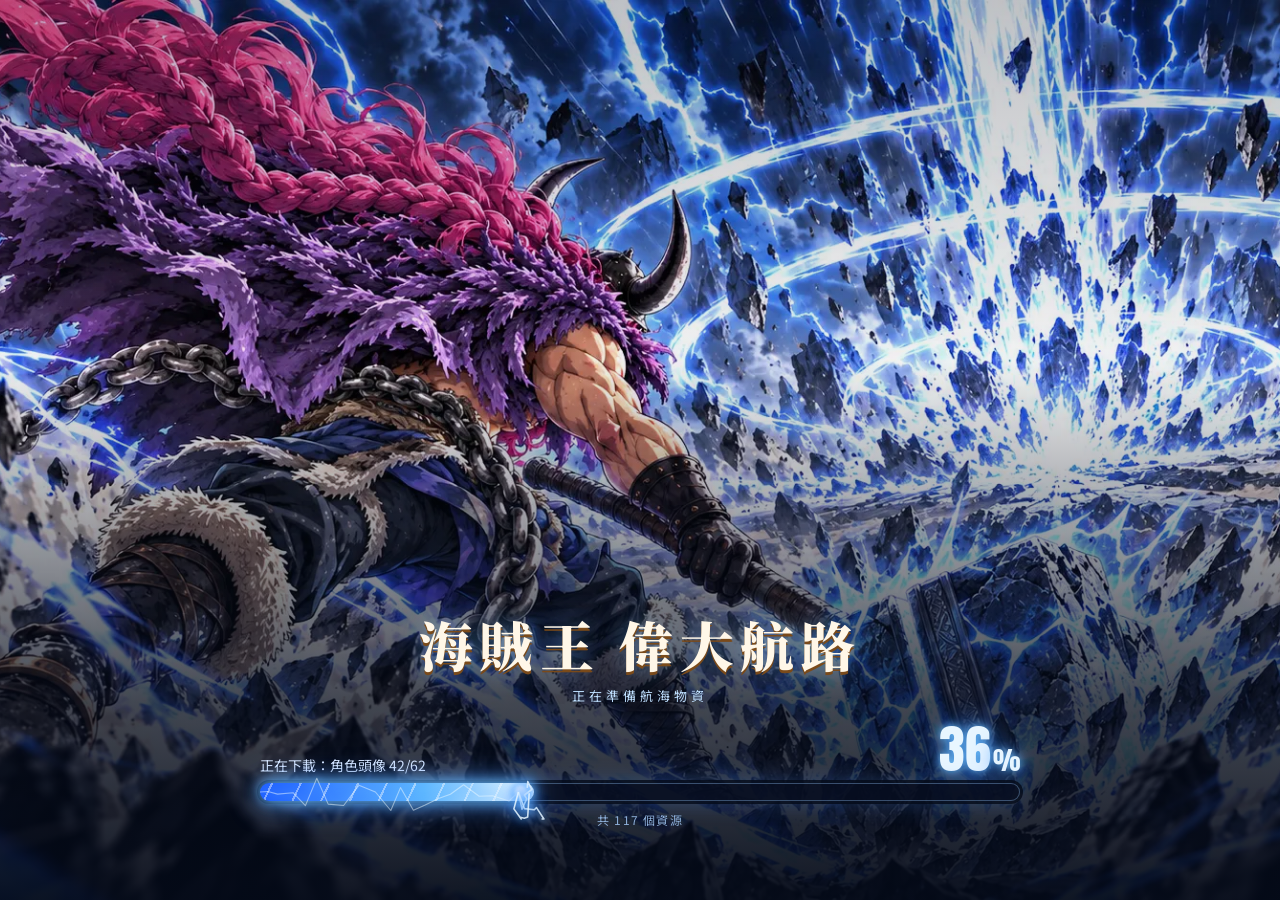
==== commit d5fc20e3: "v94" ====
--- a/index.html
+++ b/index.html
@@ -14,18 +14,18 @@
 <link rel="preconnect" href="https://fonts.googleapis.com">
 <link rel="preconnect" href="https://fonts.gstatic.com" crossorigin>
 <link href="https://fonts.googleapis.com/css2?family=Anton&family=Noto+Sans+TC:wght@400;500;700;900&family=Noto+Serif+TC:wght@700;900&display=swap" rel="stylesheet">
-<link rel="stylesheet" href="css/loader.css?v=81">
-<link rel="preload" as="image" href="assets/ui/loading_bg.webp?v=81">
-<link rel="stylesheet" href="css/style.css?v=81">
-<link rel="stylesheet" href="css/fx.css?v=81">
-<link rel="stylesheet" href="css/mobile.css?v=81">
-<link rel="stylesheet" href="css/ui2.css?v=81">
-<link rel="stylesheet" href="css/modes.css?v=81">
-<link rel="stylesheet" href="css/lobby.css?v=81">
-<link rel="stylesheet" href="css/polish.css?v=81">
-<link rel="stylesheet" href="css/exchange.css?v=81">
-<link rel="stylesheet" href="css/v63.css?v=81">
-<link rel="stylesheet" href="css/lobby2.css?v=81">
+<link rel="stylesheet" href="css/loader.css?v=94">
+<link rel="preload" as="image" href="assets/ui/loading_bg.webp?v=94">
+<link rel="stylesheet" href="css/style.css?v=94">
+<link rel="stylesheet" href="css/fx.css?v=94">
+<link rel="stylesheet" href="css/mobile.css?v=94">
+<link rel="stylesheet" href="css/ui2.css?v=94">
+<link rel="stylesheet" href="css/modes.css?v=94">
+<link rel="stylesheet" href="css/lobby.css?v=94">
+<link rel="stylesheet" href="css/polish.css?v=94">
+<link rel="stylesheet" href="css/exchange.css?v=94">
+<link rel="stylesheet" href="css/v63.css?v=94">
+<link rel="stylesheet" href="css/lobby2.css?v=94">
 </head>
 <body>
 <div class="loader" id="loader" role="dialog" aria-modal="true" aria-label="遊戲載入中">
@@ -43,7 +43,7 @@
 
 <!-- ================= 登入 ================= -->
 <section class="screen" id="loginScreen">
-  <video class="login-video" id="loginVideo" poster="assets/login/poster.webp?v=81" autoplay muted loop playsinline preload="metadata"><source src="assets/login/loop.mp4?v=81" type="video/mp4"></video>
+  <video class="login-video" id="loginVideo" poster="assets/login/poster.webp?v=94" autoplay muted loop playsinline preload="metadata"><source src="assets/login/loop.mp4?v=94" type="video/mp4"></video>
   <div class="login-shade"></div>
   <header class="home-nav">
     <div class="hn-logo">海賊王</div>
@@ -124,19 +124,19 @@
     <aside class="l2-side">
       <button class="l2-mission" id="l2Mission"><span class="l2-m-h">▲ 主線航路</span><b id="l2MissionT"></b><small id="l2MissionS"></small><em aria-hidden="true">››</em></button>
       <div class="l2-team" id="lbTeam" aria-label="出戰陣容"></div>
-      <button class="l2-emperor" id="l2Emperor" aria-label="皇帝領海"><img src="assets/ui/emperor_logo.webp?v=81" alt=""><b>皇帝領海</b><small id="l2EmpTxt">挑戰四皇</small></button>
+      <button class="l2-emperor" id="l2Emperor" aria-label="皇帝領海"><img src="assets/ui/emperor_logo.webp?v=94" alt=""><b>皇帝領海</b><small id="l2EmpTxt">挑戰四皇</small></button>
     </aside>
 
     <!-- 下方導覽列：中間是出航 -->
-    <nav class="l2-nav" aria-label="主要功能">
-      <button data-lb="crew"><i class="l2-svg" data-ic="crew" aria-hidden="true"></i><b>船員</b></button>
-      <button data-lb="bag"><i class="l2-svg" data-ic="bag" aria-hidden="true"></i><b>背包</b></button>
-      <button data-lb="guild" class="lb-dot-host"><i class="l2-svg" data-ic="guild" aria-hidden="true"></i><b>船團</b></button>
-      <button class="l2-go" id="lbGo" aria-label="出航：關卡挑戰"><span class="l2-go-ring" aria-hidden="true"></span><span class="l2-go-wheel l2-svg" data-ic="wheel" aria-hidden="true"></span><b>出航</b><small id="lbGoSub"></small></button>
-      <button id="lbModesBtn" aria-label="冒險：奪寶大冒險、勇者之塔、皇帝領海、登上虛空王座"><i class="l2-svg" data-ic="sword" aria-hidden="true"></i><b>冒險</b></button>
-      <button data-lb="gacha"><i class="l2-svg" data-ic="summon" aria-hidden="true"></i><b>召喚</b></button>
-      <button data-lb="shop"><i class="l2-svg" data-ic="shop" aria-hidden="true"></i><b>商店</b></button>
-    </nav>
+    <nav class="l2-nav" aria-label="主要功能"><div class="l2-nav-in">
+      <button class="l2-tab" data-lb="crew"><i class="l2-svg" data-ic="crew" aria-hidden="true"></i><b>船員</b></button>
+      <button class="l2-tab" data-lb="bag"><i class="l2-svg" data-ic="bag" aria-hidden="true"></i><b>背包</b></button>
+      <button class="l2-tab lb-dot-host" data-lb="guild"><i class="l2-svg" data-ic="guild" aria-hidden="true"></i><b>船團</b></button>
+      <button class="l2-go" id="lbGo" aria-label="出航：關卡挑戰"><img class="l2-go-img" src="assets/ui/sail_btn.webp?v=94" alt="出航" draggable="false"><small id="lbGoSub"></small></button>
+      <button class="l2-tab" id="lbModesBtn" aria-label="冒險：奪寶大冒險、勇者之塔、皇帝領海、登上虛空王座"><i class="l2-svg" data-ic="sword" aria-hidden="true"></i><b>冒險</b></button>
+      <button class="l2-tab" data-lb="gacha"><i class="l2-svg" data-ic="summon" aria-hidden="true"></i><b>召喚</b></button>
+      <button class="l2-tab" data-lb="shop"><i class="l2-svg" data-ic="shop" aria-hidden="true"></i><b>商店</b></button>
+    </div></nav>
 
     <div class="lb-sheet" id="lbModes" role="dialog" aria-label="模式選擇" aria-hidden="true">
       <div class="lbs-card">
@@ -155,14 +155,14 @@
 
 <!-- ================= 皇帝領海 ================= -->
 <section class="screen hidden" id="emperorScreen">
-  <header class="topbar"><button class="btn-ghost ch-lobby" id="epBack" aria-label="回到遊戲大廳">‹ 大廳</button><h2 class="ep-title"><img src="assets/ui/emperor_logo.webp?v=81" alt="" class="ep-logo">皇帝領海</h2><div class="topbar-right"><div class="coin berry"><i class="berry-ico">B</i><b class="berryVal">0</b></div></div></header>
+  <header class="topbar"><button class="btn-ghost ch-lobby" id="epBack" aria-label="回到遊戲大廳">‹ 大廳</button><h2 class="ep-title"><img src="assets/ui/emperor_logo.webp?v=94" alt="" class="ep-logo">皇帝領海</h2><div class="topbar-right"><div class="coin berry"><i class="berry-ico">B</i><b class="berryVal">0</b></div></div></header>
   <div class="ep-bg" aria-hidden="true"></div>
   <div class="ep-wrap"><nav class="ep-list" id="epList" aria-label="四皇"></nav><section class="ep-main" id="epMain"></section></div>
 </section>
 
 <!-- ================= 虛空王座 ================= -->
 <section class="screen hidden" id="exchangeScreen">
-  <header class="topbar"><button class="btn-ghost ch-lobby" id="xcBack" aria-label="回到遊戲大廳">‹ 大廳</button><h2 class="xc-title"><img src="assets/ui/exchange_logo.webp?v=81" alt="" class="xc-logo">懸賞金交易所</h2><div class="topbar-right"><button class="icon-btn snd" data-snd aria-label="音樂開關">♪</button></div></header>
+  <header class="topbar"><button class="btn-ghost ch-lobby" id="xcBack" aria-label="回到遊戲大廳">‹ 大廳</button><h2 class="xc-title"><img src="assets/ui/exchange_logo.webp?v=94" alt="" class="xc-logo">懸賞金交易所</h2><div class="topbar-right"><button class="icon-btn snd" data-snd aria-label="音樂開關">♪</button></div></header>
   <div class="mk-banner" id="mkBanner" role="status" aria-live="polite"></div>
   <div class="xc-body" id="xcBody"></div>
 </section>
@@ -180,7 +180,7 @@
   <canvas class="rn-cv" id="rnCv"></canvas>
   <header class="rn-hud">
     <button class="icon-btn" id="rnBack" aria-label="離開">‹</button>
-    <div class="rn-stat"><small>距離</small><b id="rnDist">0 m</b></div>
+    <div class="rn-stat"><small>距離</small><b id="rnDist">0 m</b></div><div class="rn-ahead" id="rnAhead" aria-live="polite"></div>
     <div class="rn-stat"><small>金幣</small><b id="rnCoins">0</b></div>
     <div class="rn-hearts" id="rnHearts"></div>
   </header>
@@ -241,6 +241,7 @@
   <div class="w-help" id="wHelp">WASD 移動・拖曳旋轉視角・點地面前往・E 互動</div>
   <div class="joy" id="joy"><i></i></div>
   <button class="act-btn" id="actBtn"></button>
+<button class="jump-btn" id="jumpBtn" aria-label="跳躍（空白鍵）" title="跳躍（空白鍵）"><svg viewBox="0 0 24 24" fill="none" stroke="currentColor" stroke-width="2" stroke-linecap="round" stroke-linejoin="round"><path d="M12 19V5M6 11l6-6 6 6"/></svg><b>跳</b></button>
   <div class="act-bubbles" id="actBubbles" aria-live="polite"></div>
   <div class="arrival" id="arrival" aria-hidden="true"></div>
   <button class="denden" id="denden" aria-label="電話蟲：任務提示（H）" title="電話蟲：任務提示（H）"></button>
@@ -359,7 +360,7 @@
   <div class="ev-main hidden" id="evPane" data-pane="summon"></div>
   <div class="g-main tavern" data-pane="summon">
     <div class="g-scene-wrap"><div class="g-scene" id="machine">
-      <img class="g-bg" src="assets/ui/gacha_tavern.webp?v=81" alt="海賊酒館裡的寶藏扭蛋機">
+      <img class="g-bg" src="assets/ui/gacha_tavern.webp?v=94" alt="海賊酒館裡的寶藏扭蛋機">
       <i class="g-lamp" style="--x:16.16%;--y:12.96%"></i><i class="g-lamp" style="--x:5.72%;--y:24.54%;--d:-.7s"></i><i class="g-lamp" style="--x:18.05%;--y:80.56%;--d:-1.3s"></i><i class="g-lamp" style="--x:57.58%;--y:70.83%;--d:-.3s"></i><i class="g-lamp" style="--x:65.66%;--y:45.68%;--d:-1.9s"></i>
       <div class="g-motes" aria-hidden="true"><i style="--x:0%;--s:2px;--t:6s;--d:-0.0s"></i><i style="--x:37%;--s:3px;--t:7s;--d:-0.7s"></i><i style="--x:74%;--s:4px;--t:8s;--d:-1.4s"></i><i style="--x:11%;--s:2px;--t:9s;--d:-2.1s"></i><i style="--x:48%;--s:3px;--t:10s;--d:-2.8s"></i><i style="--x:85%;--s:4px;--t:6s;--d:-3.5s"></i><i style="--x:22%;--s:2px;--t:7s;--d:-4.2s"></i><i style="--x:59%;--s:3px;--t:8s;--d:-4.9s"></i><i style="--x:96%;--s:4px;--t:9s;--d:-5.6s"></i><i style="--x:33%;--s:2px;--t:10s;--d:-6.3s"></i><i style="--x:70%;--s:3px;--t:6s;--d:-7.0s"></i><i style="--x:7%;--s:4px;--t:7s;--d:-7.7s"></i><i style="--x:44%;--s:2px;--t:8s;--d:-8.4s"></i><i style="--x:81%;--s:3px;--t:9s;--d:-9.1s"></i><i style="--x:18%;--s:4px;--t:10s;--d:-9.8s"></i><i style="--x:55%;--s:2px;--t:6s;--d:-10.5s"></i><i style="--x:92%;--s:3px;--t:7s;--d:-11.2s"></i><i style="--x:29%;--s:4px;--t:8s;--d:-11.9s"></i><i style="--x:66%;--s:2px;--t:9s;--d:-12.6s"></i><i style="--x:3%;--s:3px;--t:10s;--d:-13.3s"></i><i style="--x:40%;--s:4px;--t:6s;--d:-14.0s"></i><i style="--x:77%;--s:2px;--t:7s;--d:-14.7s"></i></div>
       <div class="g-globe"><canvas class="g-cv" id="gCv" aria-hidden="true"></canvas><div class="m-caps" id="mCaps"></div><i class="g-glass"></i></div>
@@ -419,6 +420,7 @@
     <div class="cx-pane" id="cxPane_crew"><p class="cx-note" id="cxMineNote"></p><div id="cxLineupSlot"></div><div class="cx-body"><div class="char-grid cx-grid" id="cxGrid"></div><div class="cx-detail" id="cxDetail"></div></div></div>
     <div class="cx-pane hidden" id="cxPane_codex"><p class="cx-note" id="cxCodexNote"></p><div class="cx-body"><div class="char-grid cx-grid" id="cxCodexGrid"></div><div class="cx-detail" id="cxCodexDetail"></div></div></div>
     <div class="cx-pane hidden" id="cxPane_shard"></div>
+    <div class="cx-pane hidden" id="cxPane_skin"></div>
     <div class="cx-pane hidden" id="cxPane_train"><p class="cx-note" id="cxTrainNote"></p><div class="tc-planinfo" id="cxPlans"></div><div class="tc-slots" id="cxSlots"></div><div class="tc-picker hidden" id="cxPicker"></div></div>
     <footer><button class="btn-primary big" id="charConfirm">揚帆出航</button></footer>
   </div>
@@ -463,7 +465,7 @@
 <div class="modal" id="newsModal" role="dialog" aria-modal="true" aria-labelledby="newsTitle">
   <div class="modal-card">
     <header><h2 id="newsTitle">船上告示</h2><button class="icon-btn sm" data-close aria-label="關閉">×</button></header>
-    <div class="news-mascot"><img src="assets/chars/morgans_face.webp?v=81" alt="摩甘茲"><p><b>世界經濟新聞社長・摩甘茲</b><span>「大新聞！偉大航路的最新消息，全都在這裡！」</span></p></div>
+    <div class="news-mascot"><img src="assets/chars/morgans_face.webp?v=94" alt="摩甘茲"><p><b>世界經濟新聞社長・摩甘茲</b><span>「大新聞！偉大航路的最新消息，全都在這裡！」</span></p></div>
     <div class="news-full" id="newsFull"></div>
     <footer class="split"><button class="btn-ghost" id="newsEditBtn">管理公告</button><button class="btn-primary" data-close>關閉</button></footer>
   </div>
@@ -537,55 +539,64 @@
 <div class="toast" id="toast" role="status" aria-live="polite"></div>
 <div class="loading" id="loading"><div class="ld-wheel"></div><span>載入中</span></div>
 
-<script src="js/data.js?v=81"></script>
-<script src="js/data_ext.js?v=81"></script>
-<script src="js/story_ext.js?v=81"></script>
-<script src="js/engine3d.js?v=81"></script>
-<script src="js/landmarks.js?v=81"></script>
-<script src="js/scenes.js?v=81"></script>
-<script src="js/world.js?v=81"></script>
+<script src="js/data.js?v=94"></script>
+<script src="js/data_ext.js?v=94"></script>
+<script src="js/story_ext.js?v=94"></script>
+<script src="js/story_more.js?v=94"></script>
+<script src="js/story_more2.js?v=94"></script>
+<script src="js/story_more3.js?v=94"></script>
+<script src="js/story_more4.js?v=94"></script>
+<script src="js/engine3d.js?v=94"></script>
+<script src="js/landmarks.js?v=94"></script>
+<script src="js/scenes.js?v=94"></script>
+<script src="js/world.js?v=94"></script>
 <script type="importmap">{ "imports": { "three": "./vendor/three/three.module.js", "three/addons/": "./vendor/three/addons/" } }</script>
-<script type="module" src="js/e3three.js?v=81"></script>
-<script src="js/battle_core.js?v=81"></script>
-<script src="js/battle.js?v=81"></script>
-<script src="js/audio.js?v=81"></script>
-<script src="js/fx.js?v=81"></script>
-<script src="js/fx_choreo.js?v=81"></script>
-<script src="js/ext_effects.js?v=81"></script>
-<script src="js/fx_ult.js?v=81"></script>
-<script src="js/admin.js?v=81"></script>
-<script src="js/visual_admin.js?v=81"></script>
-<script src="js/app.js?v=81"></script>
-<script src="js/hardmode.js?v=81"></script>
-<script src="js/hub.js?v=81"></script>
-<script src="js/seer.js?v=81"></script>
-<script src="js/treasure.js?v=81"></script>
-<script src="js/crew.js?v=81"></script>
-<script src="js/icons.js?v=81"></script>
-<script src="js/home.js?v=81"></script>
-<script src="js/modes.js?v=81"></script>
-<script src="js/lobbyicons.js?v=81"></script>
-<script src="js/lobby.js?v=81"></script>
-<script src="js/timeguard.js?v=81"></script>
-<script src="js/daily.js?v=81"></script>
-<script src="js/achieve.js?v=81"></script>
-<script src="js/exchange_head.js?v=81"></script>
-<script src="js/exchange.js?v=81"></script>
-<script src="js/uiicons.js?v=81"></script>
-<script src="js/runner.js?v=81"></script>
-<script src="js/tower.js?v=81"></script>
-<script src="js/throne.js?v=81"></script>
-<script src="js/emperor.js?v=81"></script>
-<script src="js/emperor_hall.js?v=81"></script>
-<script src="js/ceremony.js?v=81"></script>
-<script src="js/cloud.js?v=81"></script>
-<script src="js/social.js?v=81"></script>
-<script src="js/live.js?v=81"></script>
-<script src="js/guild.js?v=81"></script>
-<script src="js/settings.js?v=81"></script>
-<script src="js/weekly.js?v=81"></script>
-<script src="js/event.js?v=81"></script>
-<script src="js/music.js?v=81"></script>
-<script src="js/loader.js?v=81"></script>
+<script type="module" src="js/e3three.js?v=94"></script>
+<script src="js/battle_core.js?v=94"></script>
+<script src="js/battle.js?v=94"></script>
+<script src="js/audio.js?v=94"></script>
+<script src="js/fx.js?v=94"></script>
+<script src="js/fx_choreo.js?v=94"></script>
+<script src="js/ext_effects.js?v=94"></script>
+<script src="js/fx_ult.js?v=94"></script>
+<script src="js/admin.js?v=94"></script>
+<script src="js/visual_admin.js?v=94"></script>
+<script src="js/app.js?v=94"></script>
+<script src="js/hardmode.js?v=94"></script>
+<script src="js/hub.js?v=94"></script>
+<script src="js/seer.js?v=94"></script>
+<script src="js/treasure.js?v=94"></script>
+<script src="js/crew.js?v=94"></script>
+<script src="js/roster_v89.js?v=94"></script>
+<script src="js/roster_v90.js?v=94"></script>
+<script src="js/roster_v92.js?v=94"></script>
+<script src="js/roster_v91.js?v=94"></script>
+<script src="js/icons.js?v=94"></script>
+<script src="js/home.js?v=94"></script>
+<script src="js/modes.js?v=94"></script>
+<script src="js/lobbyicons.js?v=94"></script>
+<script src="js/lobby.js?v=94"></script>
+<script src="js/timeguard.js?v=94"></script>
+<script src="js/daily.js?v=94"></script>
+<script src="js/achieve.js?v=94"></script>
+<script src="js/exchange_head.js?v=94"></script>
+<script src="js/exchange.js?v=94"></script>
+<script src="js/uiicons.js?v=94"></script>
+<script src="js/runner.js?v=94"></script>
+<script src="js/tower.js?v=94"></script>
+<script src="js/throne.js?v=94"></script>
+<script src="js/emperor.js?v=94"></script>
+<script src="js/emperor_hall.js?v=94"></script>
+<script src="js/ceremony.js?v=94"></script>
+<script src="js/story_stage.js?v=94"></script>
+<script src="js/cloud.js?v=94"></script>
+<script src="js/social.js?v=94"></script>
+<script src="js/live.js?v=94"></script>
+<script src="js/guild.js?v=94"></script>
+<script src="js/settings.js?v=94"></script>
+<script src="js/weekly.js?v=94"></script>
+<script src="js/event.js?v=94"></script>
+<script src="js/music.js?v=94"></script>
+<script src="js/loader.js?v=94"></script>
 </body>
 </html>
--- a/css/lobby2.css
+++ b/css/lobby2.css
@@ -277,3 +277,156 @@
   .l2-pick{left:var(--edge-x)!important;right:var(--edge-x)!important}
   .l2-rail{left:var(--u)!important;padding:4px!important}.l2-side{right:var(--u)!important}
 }
+
+/* ===== v82：下方導覽列重新設計 =====
+   7 欄網格（3 + 出航 + 3），一般分頁是「金色線條圖示＋文字＋選取底線」；出航是突出導覽列的盾形徽章（深紅底、雙層金框、舵輪）。 */
+.l2-nav{display:block!important;height:calc(76px + var(--safeB,0px))!important;padding:0 var(--u,8px) var(--safeB,0px)!important;background:linear-gradient(180deg,#101b38 0,#070d1e 100%)!important;border-top:0!important;box-shadow:0 -10px 30px rgba(0,0,0,.5)!important}
+.l2-nav::before{content:'';position:absolute!important;left:0;right:0;top:0;bottom:auto!important;height:2px!important;background:linear-gradient(90deg,transparent,rgba(235,199,126,.15) 10%,rgba(235,199,126,.7) 50%,rgba(235,199,126,.15) 90%,transparent)!important}
+.l2-nav::after{content:'';position:absolute;left:0;right:0;top:2px;height:24px;background:linear-gradient(180deg,rgba(235,199,126,.07),transparent);pointer-events:none}
+.l2-nav-in{position:relative;height:76px;max-width:960px;margin:0 auto;display:grid;grid-template-columns:repeat(3,minmax(0,1fr)) minmax(120px,1.5fr) repeat(3,minmax(0,1fr));align-items:stretch}
+.l2-nav .l2-tab{all:unset;position:relative;display:flex!important;flex-direction:column;align-items:center;justify-content:center;gap:6px;cursor:pointer;color:#cfc4ac;transition:color .15s}
+.l2-nav .l2-tab+.l2-tab::before{content:'';position:absolute;left:0;top:22px;bottom:22px;width:1px;background:rgba(235,199,126,.14)}
+.l2-nav .l2-tab .l2-svg{width:26px;height:26px;color:#d9b66e;transition:transform .18s,color .18s,filter .18s}
+.l2-nav .l2-tab b{font-size:12.5px;font-weight:700;letter-spacing:.14em;text-indent:.14em}
+.l2-nav .l2-tab::after{content:'';position:absolute;left:50%;bottom:8px;width:0;height:2px;border-radius:2px;background:linear-gradient(90deg,#b8862e,#ffe2a0,#b8862e);transform:translateX(-50%);transition:width .2s}
+.l2-nav .l2-tab:hover,.l2-nav .l2-tab:focus-visible{color:#fff}.l2-nav .l2-tab:hover .l2-svg{color:#ffe2a0;transform:translateY(-2px);filter:drop-shadow(0 0 6px rgba(255,210,120,.5))}
+.l2-nav .l2-tab:hover::after,.l2-nav .l2-tab:focus-visible::after{width:28px}
+.l2-nav .l2-tab.has-dot .l2-svg::after{content:'';position:absolute}
+.l2-nav .l2-tab.has-dot::before{content:'';position:absolute!important;left:calc(50% + 10px)!important;top:14px!important;bottom:auto!important;width:8px!important;height:8px!important;border-radius:50%;background:#ff5a5a!important;box-shadow:0 0 0 2px #0b1430}
+/* 出航徽章 */
+.l2-nav .l2-go{all:unset;position:relative;display:flex!important;flex-direction:column;align-items:center;justify-content:flex-end;padding-bottom:8px;cursor:pointer;width:auto!important;height:auto!important;margin:0!important;background:none!important;box-shadow:none!important;border-radius:0!important;color:#fff!important}
+.l2-go-badge{position:absolute;left:50%;bottom:24px;width:92px;height:100px;transform:translateX(-50%);display:flex;flex-direction:column;align-items:center;justify-content:center;gap:0;filter:drop-shadow(0 8px 16px rgba(0,0,0,.55)) drop-shadow(0 0 14px rgba(255,190,80,.25));transition:transform .2s,filter .2s}
+.l2-go-badge::before,.l2-go-badge::after{content:'';position:absolute;clip-path:polygon(50% 0,100% 22%,100% 74%,50% 100%,0 74%,0 22%)}
+.l2-go-badge::before{inset:0;background:linear-gradient(180deg,#ffe8ae,#c8902e 45%,#7a4a10)}
+.l2-go-badge::after{inset:4px;background:radial-gradient(circle at 50% 30%,#7a1d22,#3a0a14 70%),#3a0a14;box-shadow:inset 0 0 0 2px rgba(255,220,150,.35)}
+.l2-go-badge>*{position:relative;z-index:1}
+.l2-go .l2-go-wheel{position:absolute!important;inset:auto!important;left:50%!important;top:50%!important;width:62px!important;height:62px!important;margin:-31px 0 0 -31px;color:rgba(255,214,140,.28)!important;animation:l2Spin 30s linear infinite}
+.l2-go-badge b{font:900 24px/1 var(--serif)!important;letter-spacing:.18em!important;text-indent:.18em;background:linear-gradient(180deg,#fff7dc,#ffcf6a);-webkit-background-clip:text;background-clip:text;color:transparent!important;text-shadow:none!important;filter:drop-shadow(0 2px 2px rgba(0,0,0,.6))}
+.l2-go small{position:relative;max-width:100%;padding:0 4px;font-size:10.5px!important;font-weight:700;letter-spacing:.04em;color:#e9c47a!important;overflow:hidden;text-overflow:ellipsis;white-space:nowrap}
+.l2-go:hover .l2-go-badge,.l2-go:focus-visible .l2-go-badge{transform:translateX(-50%) translateY(-3px);filter:drop-shadow(0 10px 18px rgba(0,0,0,.55)) drop-shadow(0 0 22px rgba(255,190,80,.55))}
+.l2-go-ring{display:none!important}
+.l2-go::before{content:'';position:absolute;left:50%;bottom:22px;width:118px;height:118px;transform:translateX(-50%);border-radius:50%;background:radial-gradient(circle,rgba(255,200,90,.22),transparent 65%);pointer-events:none;animation:l2Pulse 3s ease-in-out infinite}
+@keyframes l2Pulse{50%{opacity:.4;transform:translateX(-50%) scale(1.08)}}
+#lobby.l2 .lb-plate{bottom:calc(132px + var(--safeB,0px))!important}
+@media (max-width:760px) and (orientation:portrait){
+  .l2-nav{height:calc(68px + var(--safeB,0px))!important;padding:0 4px var(--safeB,0px)!important}
+  .l2-nav-in{height:68px;grid-template-columns:repeat(3,minmax(0,1fr)) 88px repeat(3,minmax(0,1fr))}
+  .l2-nav .l2-tab{gap:4px}.l2-nav .l2-tab .l2-svg{width:22px;height:22px}.l2-nav .l2-tab b{font-size:11px;letter-spacing:.06em;text-indent:.06em}
+  .l2-nav .l2-tab+.l2-tab::before{top:18px;bottom:18px}
+  .l2-go-badge{width:74px;height:82px;bottom:16px}.l2-go-badge b{font-size:19px!important}.l2-go .l2-go-wheel{width:50px!important;height:50px!important;margin:-25px 0 0 -25px}
+  .l2-go small{display:none}.l2-go::before{width:96px;height:96px;bottom:12px}
+}
+@media (max-height:520px) and (orientation:landscape){
+  .l2-nav{height:calc(56px + var(--safeB,0px))!important}.l2-nav-in{height:56px}
+  .l2-nav .l2-tab .l2-svg{width:20px;height:20px}.l2-nav .l2-tab b{font-size:10.5px}.l2-nav .l2-tab+.l2-tab::before{top:14px;bottom:14px}
+  .l2-go-badge{width:62px;height:68px;bottom:10px}.l2-go-badge b{font-size:16px!important}.l2-go small{display:none}.l2-go::before{display:none}
+  #lobby.l2 .lb-plate{bottom:calc(76px + var(--safeB,0px))!important}
+}
+/* 出航副標題改由右上「主線航路」卡片呈現，徽章下方保持乾淨 */
+.l2-go small{display:none!important}
+.l2-go-badge{bottom:12px}
+@media (max-width:760px) and (orientation:portrait){.l2-go-badge{bottom:10px}}
+@media (max-height:520px) and (orientation:landscape){.l2-go-badge{bottom:6px}}
+/* v83：出航按鍵改用專屬圖（assets/ui/sail_btn.webp） */
+.l2-go-img{position:absolute;left:50%;bottom:-2px;width:132px;height:auto;transform:translateX(-50%);filter:drop-shadow(0 8px 14px rgba(0,0,0,.6)) drop-shadow(0 0 12px rgba(255,200,90,.3));transition:transform .2s,filter .2s;pointer-events:none;user-select:none}
+.l2-go:hover .l2-go-img,.l2-go:focus-visible .l2-go-img{transform:translateX(-50%) translateY(-4px) scale(1.04);filter:drop-shadow(0 10px 16px rgba(0,0,0,.6)) drop-shadow(0 0 20px rgba(255,200,90,.6))}
+.l2-go:active .l2-go-img{transform:translateX(-50%) scale(.97)}
+.l2-go::before{bottom:6px!important;width:132px!important;height:132px!important}
+@media (max-width:760px) and (orientation:portrait){.l2-go-img{width:100px;bottom:-2px}.l2-go::before{width:104px!important;height:104px!important}}
+@media (max-height:520px) and (orientation:landscape){.l2-go-img{width:84px;bottom:-4px}}
+/* ===== 島上跳躍按鈕 ===== */
+.jump-btn{position:absolute;z-index:18;right:clamp(16px,3vw,36px);bottom:calc(104px + var(--safeB,0px));width:64px;height:64px;border-radius:50%;border:1px solid rgba(235,199,126,.7);background:radial-gradient(circle at 50% 35%,rgba(40,64,120,.95),rgba(8,14,32,.95));color:#ffd98a;display:flex;flex-direction:column;align-items:center;justify-content:center;gap:0;box-shadow:0 6px 16px rgba(0,0,0,.45);touch-action:manipulation;-webkit-user-select:none;user-select:none;cursor:pointer}
+.jump-btn svg{width:24px;height:24px}.jump-btn b{font-size:11px;letter-spacing:.1em;color:#f2ead8}
+.jump-btn:active{transform:scale(.92)}
+@media (hover:hover) and (pointer:fine){.jump-btn{width:52px;height:52px;bottom:calc(100px + var(--safeB,0px))}.jump-btn b::after{content:'（空白鍵）';font-size:0}}
+
+/* ===== 劇情演出舞台 ===== */
+.vn-stage{position:absolute;inset:0;z-index:30;pointer-events:none;opacity:0;transition:opacity .3s}
+.vn-stage.show{opacity:1;background:linear-gradient(0deg,rgba(4,8,20,.72),rgba(4,8,20,.25) 55%,rgba(4,8,20,.1))}
+.vn-bar{position:absolute;left:0;right:0;height:0;background:#000;transition:height .35s}.vn-bar.t{top:0}.vn-bar.b{bottom:0}
+.vn-stage.narr .vn-bar{height:7vh}
+.vn-slot{position:absolute;bottom:0;width:min(46vw,620px);height:min(86vh,calc(100% - 40px));display:flex;align-items:flex-end;justify-content:center;opacity:0;transition:opacity .3s,filter .3s,transform .35s}
+.vn-slot.l{left:max(0px,calc(50% - min(46vw,620px) - 8vw))}.vn-slot.r{right:max(0px,calc(50% - min(46vw,620px) - 8vw))}
+.vn-slot img{max-width:100%;max-height:100%;object-fit:contain;transform-origin:50% 100%;transform:scale(var(--vs,1));filter:drop-shadow(0 12px 24px rgba(0,0,0,.6))}
+.vn-slot.on{opacity:1;filter:brightness(.45) saturate(.7);transform:scale(.94)}
+.vn-slot.on.talk{filter:none;transform:none}
+.vn-slot.on.talk img{animation:vnBreath 3.2s ease-in-out infinite}
+.vn-slot.l.in{animation:vnInL .45s cubic-bezier(.2,.9,.3,1) both}.vn-slot.r.in{animation:vnInR .45s cubic-bezier(.2,.9,.3,1) both}
+.vn-stage.narr .vn-slot{opacity:.0}
+.vn-emo{position:absolute;top:12%;right:22%;font-size:clamp(34px,5vw,56px);font-style:normal;line-height:1;color:#fff;text-shadow:0 3px 0 #000,0 0 12px rgba(0,0,0,.6);opacity:0}
+.vn-emo.pop{animation:vnEmo 1.2s cubic-bezier(.2,1.6,.4,1) both}
+.vn-flash{position:absolute;inset:0;background:#fff;opacity:0}.vn-flash.go{animation:vnFlash .5s ease-out}
+.vn-speed{position:absolute;inset:-10%;opacity:0;background:repeating-conic-gradient(from 0deg at 50% 45%,rgba(255,255,255,.0) 0 3deg,rgba(255,255,255,.22) 3.4deg 4deg);mask:radial-gradient(circle at 50% 45%,transparent 22%,#000 60%);-webkit-mask:radial-gradient(circle at 50% 45%,transparent 22%,#000 60%);transition:opacity .25s}.vn-speed.go{opacity:1;animation:vnSpin 1.6s linear infinite}
+.vn-shake{animation:vnShake .38s}
+@keyframes vnBreath{50%{transform:scale(calc(var(--vs,1) * 1.012)) translateY(-.6%)}}
+@keyframes vnInL{from{opacity:0;transform:translateX(-12%)}}@keyframes vnInR{from{opacity:0;transform:translateX(12%)}}
+@keyframes vnEmo{0%{opacity:0;transform:scale(.3) translateY(10px)}25%{opacity:1;transform:scale(1.15)}80%{opacity:1;transform:none}100%{opacity:0}}
+@keyframes vnFlash{0%{opacity:.85}100%{opacity:0}}@keyframes vnSpin{to{transform:rotate(4deg)}}
+@keyframes vnShake{20%{transform:translate(-8px,3px)}40%{transform:translate(7px,-4px)}60%{transform:translate(-5px,2px)}80%{transform:translate(4px,-2px)}}
+/* 手機直式：只顯示正在說話的人，置中 */
+@media (max-width:760px) and (orientation:portrait){
+  .vn-slot{width:92vw;height:52dvh;bottom:calc(150px + var(--safeB,0px));left:4vw!important;right:auto!important}
+  .vn-slot.on:not(.talk){opacity:0}
+  .vn-emo{right:12%}
+}
+@media (prefers-reduced-motion:reduce){.vn-slot.in,.vn-slot.on.talk img,.vn-emo.pop{animation:none}.vn-emo.pop{opacity:1}}
+/* 跳躍按鈕改放左下角，避開右側的功能列與互動鍵 */
+.jump-btn{right:auto!important;left:clamp(14px,2vw,28px);bottom:calc(28px + var(--safeB,0px))!important}
+@media (max-width:760px){.jump-btn{bottom:calc(150px + var(--safeB,0px))!important;left:14px}}
+@media (max-height:520px) and (orientation:landscape){.jump-btn{bottom:calc(24px + var(--safeB,0px))!important;left:186px;width:52px;height:52px}}
+.jump-btn{padding:0!important;gap:1px!important;line-height:1!important;justify-content:center!important;align-items:center!important}
+.jump-btn svg{display:block;margin:0 auto}.jump-btn b{display:block;line-height:1;margin-top:1px}
+/* ===== 新稀有度 ===== */
+.rar.r-C,.c-rar.r-C{background:#8a9096;color:#fff}
+.rar.r-U,.c-rar.r-U{background:#5aa84a;color:#fff}
+.rar.r-RR,.c-rar.r-RR{background:linear-gradient(90deg,#2fb8b8,#5fd8d8);color:#06222a}
+.rar.r-RRR,.c-rar.r-RRR{background:linear-gradient(90deg,#3f6cff,#7a9aff);color:#fff}
+/* ===== 角色卡（v89）：資訊列＋以臉為中心的立繪＋名字，標籤不再擋住角色 ===== */
+.char.v2{position:relative;display:grid!important;grid-template-rows:26px minmax(0,1fr) auto;padding:0!important;aspect-ratio:3/4;overflow:hidden;border-radius:12px;border:2px solid color-mix(in srgb,var(--rc) 70%,transparent)!important;background:linear-gradient(180deg,color-mix(in srgb,var(--rc) 22%,#14203a),#0c1428 70%)!important;box-shadow:0 4px 12px rgba(0,0,0,.35)}
+.char.v2.on{box-shadow:0 0 0 2px #ffd34a,0 0 18px rgba(255,211,74,.5)!important}
+.char.v2 .c-top{position:relative;z-index:2;display:flex;align-items:center;justify-content:space-between;gap:4px;padding:3px 6px;background:rgba(6,12,26,.72);border-bottom:1px solid color-mix(in srgb,var(--rc) 45%,transparent)}
+.char.v2 .c-top .c-rar{position:static!important;font-size:10.5px!important;line-height:1.4;padding:0 6px!important;border-radius:4px;min-width:0}
+.char.v2 .c-lvt{font:800 11px/1 var(--num,system-ui);color:var(--c,#ffd34a)}.char.v2 .c-not{font:700 10.5px/1 var(--num,system-ui);color:#c8d0e0;letter-spacing:.04em}
+.char.v2 .c-art{position:relative;overflow:hidden;min-height:0}
+.char.v2 .c-art img{position:absolute!important;inset:0!important;width:100%!important;height:100%!important;object-fit:cover!important;transform:scale(1.02);filter:drop-shadow(0 4px 8px rgba(0,0,0,.5))}
+.char.v2 .c-name{position:relative!important;z-index:2;padding:5px 4px!important;font-size:12.5px!important;font-weight:800;text-align:center;background:rgba(6,12,26,.88)!important;white-space:nowrap;overflow:hidden;text-overflow:ellipsis}
+.char.v2 .c-tags{position:absolute;left:4px;right:4px;bottom:30px;z-index:3;display:flex;gap:3px;flex-wrap:wrap;justify-content:center}
+.char.v2 .c-tags>*{font-size:10px;padding:1px 6px;border-radius:99px}
+.char.v2.sil .c-art img{filter:brightness(0) opacity(.55)}
+#cxCodexGrid,#cxGrid{gap:10px!important}
+/* ===== 奪寶大冒險：前方道具提示 ===== */
+.rn-ahead{position:absolute;left:50%;top:calc(64px + var(--safeT,0px));transform:translateX(-50%);display:flex;gap:8px;z-index:6;pointer-events:none}
+.rn-ah{display:flex;align-items:center;gap:6px;padding:4px 10px;border-radius:99px;background:rgba(8,16,36,.8);border:1px solid rgba(235,199,126,.55);color:#f2ead8;font-size:12.5px;font-weight:700;white-space:nowrap;box-shadow:0 4px 10px rgba(0,0,0,.35)}
+.rn-ah i{font-style:normal}.rn-ah b{font:800 13px var(--num,system-ui);color:#ffd98a}
+.rn-ah.near{animation:rnAh .6s ease-in-out infinite alternate;border-color:#ffd98a}
+.rn-ah.gl b{color:#fff2a0}.rn-ah.fly b{color:#9ad8ff}
+@keyframes rnAh{to{transform:scale(1.06);box-shadow:0 0 14px rgba(255,217,138,.6)}}
+.char.v2{aspect-ratio:auto!important;height:auto!important;min-height:0!important;grid-template-rows:auto auto auto!important}
+.char.v2 .c-art{display:block;width:100%;aspect-ratio:1/1.12;height:auto}
+.char.v2.sil .c-art img{filter:grayscale(.85) brightness(.5)!important}
+.rn-ahead{top:calc(104px + var(--safeT,0px))!important;z-index:9}
+/* v90：劇情立繪不佔滿畫面——限制在畫面左右兩側的區塊內 */
+.vn-slot{width:min(34vw,440px)!important;height:min(62vh,560px)!important;bottom:calc(150px + var(--safeB,0px))!important}
+.vn-slot.l{left:max(8px,calc(50% - min(34vw,440px) - 10vw))!important}.vn-slot.r{right:max(8px,calc(50% - min(34vw,440px) - 10vw))!important}
+@media (max-width:760px) and (orientation:portrait){.vn-slot{width:78vw!important;height:40dvh!important;left:11vw!important;right:auto!important;bottom:calc(190px + var(--safeB,0px))!important}}
+@media (max-height:520px) and (orientation:landscape){.vn-slot{height:58vh!important;bottom:calc(110px + var(--safeB,0px))!important;width:min(30vw,300px)!important}}
+/* 劇情演出時：隱藏對話框裡的小頭像（舞台上已有立繪），淡出島上的介面 */
+body.vn-on .dlg-face{display:none!important}
+body.vn-on #worldScreen>*:not(.dialog):not(.vn-stage):not(canvas):not(#worldCanvas){opacity:.12;transition:opacity .3s;pointer-events:none}
+/* ===== 皮膚圖鑑 ===== */
+.sk-groups{display:flex;flex-direction:column;gap:14px;padding-bottom:16px}
+.sk-group h4{display:flex;align-items:center;gap:8px;margin:0 0 8px;font-size:15px}.sk-group h4 img{width:32px;height:32px;border-radius:50%;border:2px solid #ebc77e}.sk-group h4 small{margin-left:auto;color:#ebc77e;font-weight:800}
+.sk-row{display:grid;grid-template-columns:repeat(auto-fill,minmax(138px,1fr));gap:10px}
+.sk-card{position:relative;display:flex;flex-direction:column;align-items:center;gap:4px;padding:6px 6px 10px;border-radius:12px;background:linear-gradient(180deg,#1a2848,#0c1428);border:1px solid rgba(255,255,255,.12);text-align:center}
+.sk-card.own{border-color:rgba(235,199,126,.6)}.sk-card.on{box-shadow:0 0 0 2px #ffd34a,0 0 16px rgba(255,211,74,.4)}
+.sk-art{width:100%;aspect-ratio:1/1.15;border-radius:8px;overflow:hidden;background:radial-gradient(circle at 50% 40%,rgba(255,255,255,.08),transparent 70%);display:grid;place-items:center}
+.sk-art img{width:100%;height:100%;object-fit:cover;object-position:50% 12%}.sk-card:not(.own) .sk-art img{filter:grayscale(.85) brightness(.45)}
+.sk-art em{font-style:normal;font-size:44px;color:rgba(255,255,255,.25)}
+.sk-card b{font-size:13px;line-height:1.3}.sk-card small{font-size:11px;color:#a8b4c8;line-height:1.4;min-height:30px}
+.sk-card.own small{color:#ffd98a}
+/* ===== 手機直式的劇情立繪：一樣左右各一位，不硬塞在中間 ===== */
+@media (max-width:760px) and (orientation:portrait){
+  .vn-slot{width:49vw!important;height:36dvh!important;bottom:calc(190px + var(--safeB,0px))!important}
+  .vn-slot.l{left:0!important;right:auto!important}.vn-slot.r{right:0!important;left:auto!important}
+  .vn-slot.on:not(.talk){opacity:1!important}
+}
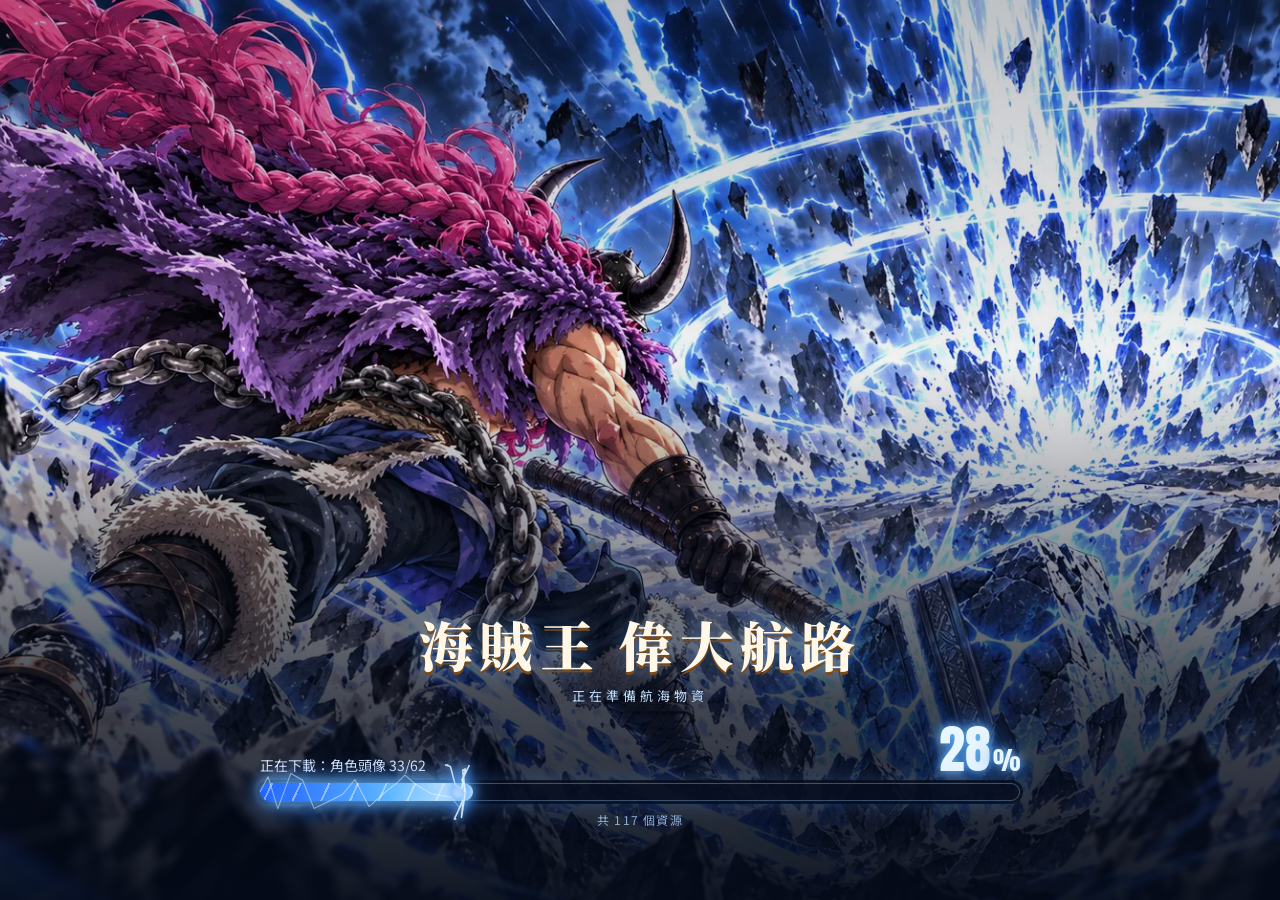
==== commit d09464a7: "v96" ====
--- a/index.html
+++ b/index.html
@@ -14,18 +14,18 @@
 <link rel="preconnect" href="https://fonts.googleapis.com">
 <link rel="preconnect" href="https://fonts.gstatic.com" crossorigin>
 <link href="https://fonts.googleapis.com/css2?family=Anton&family=Noto+Sans+TC:wght@400;500;700;900&family=Noto+Serif+TC:wght@700;900&display=swap" rel="stylesheet">
-<link rel="stylesheet" href="css/loader.css?v=94">
-<link rel="preload" as="image" href="assets/ui/loading_bg.webp?v=94">
-<link rel="stylesheet" href="css/style.css?v=94">
-<link rel="stylesheet" href="css/fx.css?v=94">
-<link rel="stylesheet" href="css/mobile.css?v=94">
-<link rel="stylesheet" href="css/ui2.css?v=94">
-<link rel="stylesheet" href="css/modes.css?v=94">
-<link rel="stylesheet" href="css/lobby.css?v=94">
-<link rel="stylesheet" href="css/polish.css?v=94">
-<link rel="stylesheet" href="css/exchange.css?v=94">
-<link rel="stylesheet" href="css/v63.css?v=94">
-<link rel="stylesheet" href="css/lobby2.css?v=94">
+<link rel="stylesheet" href="css/loader.css?v=96">
+<link rel="preload" as="image" href="assets/ui/loading_bg.webp?v=96">
+<link rel="stylesheet" href="css/style.css?v=96">
+<link rel="stylesheet" href="css/fx.css?v=96">
+<link rel="stylesheet" href="css/mobile.css?v=96">
+<link rel="stylesheet" href="css/ui2.css?v=96">
+<link rel="stylesheet" href="css/modes.css?v=96">
+<link rel="stylesheet" href="css/lobby.css?v=96">
+<link rel="stylesheet" href="css/polish.css?v=96">
+<link rel="stylesheet" href="css/exchange.css?v=96">
+<link rel="stylesheet" href="css/v63.css?v=96">
+<link rel="stylesheet" href="css/lobby2.css?v=96">
 </head>
 <body>
 <div class="loader" id="loader" role="dialog" aria-modal="true" aria-label="遊戲載入中">
@@ -43,7 +43,7 @@
 
 <!-- ================= 登入 ================= -->
 <section class="screen" id="loginScreen">
-  <video class="login-video" id="loginVideo" poster="assets/login/poster.webp?v=94" autoplay muted loop playsinline preload="metadata"><source src="assets/login/loop.mp4?v=94" type="video/mp4"></video>
+  <video class="login-video" id="loginVideo" poster="assets/login/poster.webp?v=96" autoplay muted loop playsinline preload="metadata"><source src="assets/login/loop.mp4?v=96" type="video/mp4"></video>
   <div class="login-shade"></div>
   <header class="home-nav">
     <div class="hn-logo">海賊王</div>
@@ -114,6 +114,7 @@
       <button class="l2-ic" id="lbLogin"><i class="l2-svg" data-ic="login" aria-hidden="true"></i><b>七日登入</b><small id="lbLoginTxt"></small></button>
       <button class="l2-ic" data-lb="titles"><i class="l2-svg" data-ic="trophy" aria-hidden="true"></i><b>成就</b></button>
       <button class="l2-ic" data-lb="treasure"><i class="l2-svg" data-ic="map" aria-hidden="true"></i><b>寶藏日誌</b></button>
+      <button class="l2-ic" id="l2BackupIc" hidden aria-label="備份存檔：好一陣子沒備份了"><i class="l2-svg" aria-hidden="true"><svg viewBox="0 0 24 24" fill="none" stroke="currentColor" stroke-width="1.8" stroke-linecap="round" stroke-linejoin="round"><path d="M12 3v12M7 10l5 5 5-5"/><path d="M4 17v3h16v-3"/></svg></i><b>備份存檔</b><small>好一陣子沒備份</small></button>
     </nav>
     <div class="lb-backup l2-backup" id="lbBackup" hidden><i class="lb-new">新</i><span>好一陣子沒備份存檔了，換手機或清除瀏覽器資料會遺失進度。</span><button class="btn-gold sm" id="lbBackupBtn">匯出存檔</button></div>
 
@@ -124,7 +125,7 @@
     <aside class="l2-side">
       <button class="l2-mission" id="l2Mission"><span class="l2-m-h">▲ 主線航路</span><b id="l2MissionT"></b><small id="l2MissionS"></small><em aria-hidden="true">››</em></button>
       <div class="l2-team" id="lbTeam" aria-label="出戰陣容"></div>
-      <button class="l2-emperor" id="l2Emperor" aria-label="皇帝領海"><img src="assets/ui/emperor_logo.webp?v=94" alt=""><b>皇帝領海</b><small id="l2EmpTxt">挑戰四皇</small></button>
+      <button class="l2-emperor" id="l2Emperor" aria-label="皇帝領海"><img src="assets/ui/emperor_logo.webp?v=96" alt=""><b>皇帝領海</b><small id="l2EmpTxt">挑戰四皇</small></button>
     </aside>
 
     <!-- 下方導覽列：中間是出航 -->
@@ -132,7 +133,7 @@
       <button class="l2-tab" data-lb="crew"><i class="l2-svg" data-ic="crew" aria-hidden="true"></i><b>船員</b></button>
       <button class="l2-tab" data-lb="bag"><i class="l2-svg" data-ic="bag" aria-hidden="true"></i><b>背包</b></button>
       <button class="l2-tab lb-dot-host" data-lb="guild"><i class="l2-svg" data-ic="guild" aria-hidden="true"></i><b>船團</b></button>
-      <button class="l2-go" id="lbGo" aria-label="出航：關卡挑戰"><img class="l2-go-img" src="assets/ui/sail_btn.webp?v=94" alt="出航" draggable="false"><small id="lbGoSub"></small></button>
+      <button class="l2-go" id="lbGo" aria-label="出航：關卡挑戰"><img class="l2-go-img" src="assets/ui/sail_btn.webp?v=96" alt="出航" draggable="false"><small id="lbGoSub"></small></button>
       <button class="l2-tab" id="lbModesBtn" aria-label="冒險：奪寶大冒險、勇者之塔、皇帝領海、登上虛空王座"><i class="l2-svg" data-ic="sword" aria-hidden="true"></i><b>冒險</b></button>
       <button class="l2-tab" data-lb="gacha"><i class="l2-svg" data-ic="summon" aria-hidden="true"></i><b>召喚</b></button>
       <button class="l2-tab" data-lb="shop"><i class="l2-svg" data-ic="shop" aria-hidden="true"></i><b>商店</b></button>
@@ -155,14 +156,14 @@
 
 <!-- ================= 皇帝領海 ================= -->
 <section class="screen hidden" id="emperorScreen">
-  <header class="topbar"><button class="btn-ghost ch-lobby" id="epBack" aria-label="回到遊戲大廳">‹ 大廳</button><h2 class="ep-title"><img src="assets/ui/emperor_logo.webp?v=94" alt="" class="ep-logo">皇帝領海</h2><div class="topbar-right"><div class="coin berry"><i class="berry-ico">B</i><b class="berryVal">0</b></div></div></header>
+  <header class="topbar"><button class="btn-ghost ch-lobby" id="epBack" aria-label="回到遊戲大廳">‹ 大廳</button><h2 class="ep-title"><img src="assets/ui/emperor_logo.webp?v=96" alt="" class="ep-logo">皇帝領海</h2><div class="topbar-right"><div class="coin berry"><i class="berry-ico">B</i><b class="berryVal">0</b></div></div></header>
   <div class="ep-bg" aria-hidden="true"></div>
   <div class="ep-wrap"><nav class="ep-list" id="epList" aria-label="四皇"></nav><section class="ep-main" id="epMain"></section></div>
 </section>
 
 <!-- ================= 虛空王座 ================= -->
 <section class="screen hidden" id="exchangeScreen">
-  <header class="topbar"><button class="btn-ghost ch-lobby" id="xcBack" aria-label="回到遊戲大廳">‹ 大廳</button><h2 class="xc-title"><img src="assets/ui/exchange_logo.webp?v=94" alt="" class="xc-logo">懸賞金交易所</h2><div class="topbar-right"><button class="icon-btn snd" data-snd aria-label="音樂開關">♪</button></div></header>
+  <header class="topbar"><button class="btn-ghost ch-lobby" id="xcBack" aria-label="回到遊戲大廳">‹ 大廳</button><h2 class="xc-title"><img src="assets/ui/exchange_logo.webp?v=96" alt="" class="xc-logo">懸賞金交易所</h2><div class="topbar-right"><button class="icon-btn snd" data-snd aria-label="音樂開關">♪</button></div></header>
   <div class="mk-banner" id="mkBanner" role="status" aria-live="polite"></div>
   <div class="xc-body" id="xcBody"></div>
 </section>
@@ -360,7 +361,7 @@
   <div class="ev-main hidden" id="evPane" data-pane="summon"></div>
   <div class="g-main tavern" data-pane="summon">
     <div class="g-scene-wrap"><div class="g-scene" id="machine">
-      <img class="g-bg" src="assets/ui/gacha_tavern.webp?v=94" alt="海賊酒館裡的寶藏扭蛋機">
+      <img class="g-bg" src="assets/ui/gacha_tavern.webp?v=96" alt="海賊酒館裡的寶藏扭蛋機">
       <i class="g-lamp" style="--x:16.16%;--y:12.96%"></i><i class="g-lamp" style="--x:5.72%;--y:24.54%;--d:-.7s"></i><i class="g-lamp" style="--x:18.05%;--y:80.56%;--d:-1.3s"></i><i class="g-lamp" style="--x:57.58%;--y:70.83%;--d:-.3s"></i><i class="g-lamp" style="--x:65.66%;--y:45.68%;--d:-1.9s"></i>
       <div class="g-motes" aria-hidden="true"><i style="--x:0%;--s:2px;--t:6s;--d:-0.0s"></i><i style="--x:37%;--s:3px;--t:7s;--d:-0.7s"></i><i style="--x:74%;--s:4px;--t:8s;--d:-1.4s"></i><i style="--x:11%;--s:2px;--t:9s;--d:-2.1s"></i><i style="--x:48%;--s:3px;--t:10s;--d:-2.8s"></i><i style="--x:85%;--s:4px;--t:6s;--d:-3.5s"></i><i style="--x:22%;--s:2px;--t:7s;--d:-4.2s"></i><i style="--x:59%;--s:3px;--t:8s;--d:-4.9s"></i><i style="--x:96%;--s:4px;--t:9s;--d:-5.6s"></i><i style="--x:33%;--s:2px;--t:10s;--d:-6.3s"></i><i style="--x:70%;--s:3px;--t:6s;--d:-7.0s"></i><i style="--x:7%;--s:4px;--t:7s;--d:-7.7s"></i><i style="--x:44%;--s:2px;--t:8s;--d:-8.4s"></i><i style="--x:81%;--s:3px;--t:9s;--d:-9.1s"></i><i style="--x:18%;--s:4px;--t:10s;--d:-9.8s"></i><i style="--x:55%;--s:2px;--t:6s;--d:-10.5s"></i><i style="--x:92%;--s:3px;--t:7s;--d:-11.2s"></i><i style="--x:29%;--s:4px;--t:8s;--d:-11.9s"></i><i style="--x:66%;--s:2px;--t:9s;--d:-12.6s"></i><i style="--x:3%;--s:3px;--t:10s;--d:-13.3s"></i><i style="--x:40%;--s:4px;--t:6s;--d:-14.0s"></i><i style="--x:77%;--s:2px;--t:7s;--d:-14.7s"></i></div>
       <div class="g-globe"><canvas class="g-cv" id="gCv" aria-hidden="true"></canvas><div class="m-caps" id="mCaps"></div><i class="g-glass"></i></div>
@@ -465,7 +466,7 @@
 <div class="modal" id="newsModal" role="dialog" aria-modal="true" aria-labelledby="newsTitle">
   <div class="modal-card">
     <header><h2 id="newsTitle">船上告示</h2><button class="icon-btn sm" data-close aria-label="關閉">×</button></header>
-    <div class="news-mascot"><img src="assets/chars/morgans_face.webp?v=94" alt="摩甘茲"><p><b>世界經濟新聞社長・摩甘茲</b><span>「大新聞！偉大航路的最新消息，全都在這裡！」</span></p></div>
+    <div class="news-mascot"><img src="assets/chars/morgans_face.webp?v=96" alt="摩甘茲"><p><b>世界經濟新聞社長・摩甘茲</b><span>「大新聞！偉大航路的最新消息，全都在這裡！」</span></p></div>
     <div class="news-full" id="newsFull"></div>
     <footer class="split"><button class="btn-ghost" id="newsEditBtn">管理公告</button><button class="btn-primary" data-close>關閉</button></footer>
   </div>
@@ -539,64 +540,64 @@
 <div class="toast" id="toast" role="status" aria-live="polite"></div>
 <div class="loading" id="loading"><div class="ld-wheel"></div><span>載入中</span></div>
 
-<script src="js/data.js?v=94"></script>
-<script src="js/data_ext.js?v=94"></script>
-<script src="js/story_ext.js?v=94"></script>
-<script src="js/story_more.js?v=94"></script>
-<script src="js/story_more2.js?v=94"></script>
-<script src="js/story_more3.js?v=94"></script>
-<script src="js/story_more4.js?v=94"></script>
-<script src="js/engine3d.js?v=94"></script>
-<script src="js/landmarks.js?v=94"></script>
-<script src="js/scenes.js?v=94"></script>
-<script src="js/world.js?v=94"></script>
+<script src="js/data.js?v=96"></script>
+<script src="js/data_ext.js?v=96"></script>
+<script src="js/story_ext.js?v=96"></script>
+<script src="js/story_more.js?v=96"></script>
+<script src="js/story_more2.js?v=96"></script>
+<script src="js/story_more3.js?v=96"></script>
+<script src="js/story_more4.js?v=96"></script>
+<script src="js/engine3d.js?v=96"></script>
+<script src="js/landmarks.js?v=96"></script>
+<script src="js/scenes.js?v=96"></script>
+<script src="js/world.js?v=96"></script>
 <script type="importmap">{ "imports": { "three": "./vendor/three/three.module.js", "three/addons/": "./vendor/three/addons/" } }</script>
-<script type="module" src="js/e3three.js?v=94"></script>
-<script src="js/battle_core.js?v=94"></script>
-<script src="js/battle.js?v=94"></script>
-<script src="js/audio.js?v=94"></script>
-<script src="js/fx.js?v=94"></script>
-<script src="js/fx_choreo.js?v=94"></script>
-<script src="js/ext_effects.js?v=94"></script>
-<script src="js/fx_ult.js?v=94"></script>
-<script src="js/admin.js?v=94"></script>
-<script src="js/visual_admin.js?v=94"></script>
-<script src="js/app.js?v=94"></script>
-<script src="js/hardmode.js?v=94"></script>
-<script src="js/hub.js?v=94"></script>
-<script src="js/seer.js?v=94"></script>
-<script src="js/treasure.js?v=94"></script>
-<script src="js/crew.js?v=94"></script>
-<script src="js/roster_v89.js?v=94"></script>
-<script src="js/roster_v90.js?v=94"></script>
-<script src="js/roster_v92.js?v=94"></script>
-<script src="js/roster_v91.js?v=94"></script>
-<script src="js/icons.js?v=94"></script>
-<script src="js/home.js?v=94"></script>
-<script src="js/modes.js?v=94"></script>
-<script src="js/lobbyicons.js?v=94"></script>
-<script src="js/lobby.js?v=94"></script>
-<script src="js/timeguard.js?v=94"></script>
-<script src="js/daily.js?v=94"></script>
-<script src="js/achieve.js?v=94"></script>
-<script src="js/exchange_head.js?v=94"></script>
-<script src="js/exchange.js?v=94"></script>
-<script src="js/uiicons.js?v=94"></script>
-<script src="js/runner.js?v=94"></script>
-<script src="js/tower.js?v=94"></script>
-<script src="js/throne.js?v=94"></script>
-<script src="js/emperor.js?v=94"></script>
-<script src="js/emperor_hall.js?v=94"></script>
-<script src="js/ceremony.js?v=94"></script>
-<script src="js/story_stage.js?v=94"></script>
-<script src="js/cloud.js?v=94"></script>
-<script src="js/social.js?v=94"></script>
-<script src="js/live.js?v=94"></script>
-<script src="js/guild.js?v=94"></script>
-<script src="js/settings.js?v=94"></script>
-<script src="js/weekly.js?v=94"></script>
-<script src="js/event.js?v=94"></script>
-<script src="js/music.js?v=94"></script>
-<script src="js/loader.js?v=94"></script>
+<script type="module" src="js/e3three.js?v=96"></script>
+<script src="js/battle_core.js?v=96"></script>
+<script src="js/battle.js?v=96"></script>
+<script src="js/audio.js?v=96"></script>
+<script src="js/fx.js?v=96"></script>
+<script src="js/fx_choreo.js?v=96"></script>
+<script src="js/ext_effects.js?v=96"></script>
+<script src="js/fx_ult.js?v=96"></script>
+<script src="js/admin.js?v=96"></script>
+<script src="js/visual_admin.js?v=96"></script>
+<script src="js/app.js?v=96"></script>
+<script src="js/hardmode.js?v=96"></script>
+<script src="js/hub.js?v=96"></script>
+<script src="js/seer.js?v=96"></script>
+<script src="js/treasure.js?v=96"></script>
+<script src="js/crew.js?v=96"></script>
+<script src="js/roster_v89.js?v=96"></script>
+<script src="js/roster_v90.js?v=96"></script>
+<script src="js/roster_v92.js?v=96"></script>
+<script src="js/roster_v91.js?v=96"></script>
+<script src="js/icons.js?v=96"></script>
+<script src="js/home.js?v=96"></script>
+<script src="js/modes.js?v=96"></script>
+<script src="js/lobbyicons.js?v=96"></script>
+<script src="js/lobby.js?v=96"></script>
+<script src="js/timeguard.js?v=96"></script>
+<script src="js/daily.js?v=96"></script>
+<script src="js/achieve.js?v=96"></script>
+<script src="js/exchange_head.js?v=96"></script>
+<script src="js/exchange.js?v=96"></script>
+<script src="js/uiicons.js?v=96"></script>
+<script src="js/runner.js?v=96"></script>
+<script src="js/tower.js?v=96"></script>
+<script src="js/throne.js?v=96"></script>
+<script src="js/emperor.js?v=96"></script>
+<script src="js/emperor_hall.js?v=96"></script>
+<script src="js/ceremony.js?v=96"></script>
+<script src="js/story_stage.js?v=96"></script>
+<script src="js/cloud.js?v=96"></script>
+<script src="js/social.js?v=96"></script>
+<script src="js/live.js?v=96"></script>
+<script src="js/guild.js?v=96"></script>
+<script src="js/settings.js?v=96"></script>
+<script src="js/weekly.js?v=96"></script>
+<script src="js/event.js?v=96"></script>
+<script src="js/music.js?v=96"></script>
+<script src="js/loader.js?v=96"></script>
 </body>
 </html>
--- a/css/lobby2.css
+++ b/css/lobby2.css
@@ -430,3 +430,50 @@
   .vn-slot.l{left:0!important;right:auto!important}.vn-slot.r{right:0!important;left:auto!important}
   .vn-slot.on:not(.talk){opacity:1!important}
 }
+/* 獲得儀式：不出現捲軸；光芒放在外層，卡片置中排列不重疊 */
+.cer-card{overflow-x:hidden!important;overflow-y:auto;scrollbar-width:none}.cer-card::-webkit-scrollbar{display:none}
+.cer-burst{position:fixed!important;top:50%!important;left:50%!important;transform:translate(-50%,-50%)!important;animation:cerSpinC 18s linear infinite!important;z-index:-1}
+@keyframes cerSpinC{to{transform:translate(-50%,-50%) rotate(360deg)}}
+.cer-chars{flex-wrap:wrap;justify-content:center;max-width:100%}
+.cer-char{flex:0 0 auto;width:clamp(130px,20vw,190px)}
+/* ===== 角色卡（v96）：固定三段高度，所有卡片的資訊列、立繪、名字都在同一條水平線上 ===== */
+.cx-grid,#cxCodexGrid,#cxGrid,.char-grid{align-items:start!important;grid-auto-rows:auto!important}
+.char.v2{display:flex!important;flex-direction:column!important;align-items:stretch!important;justify-content:flex-start!important;height:auto!important;min-height:0!important;max-height:none!important;aspect-ratio:auto!important;padding:0!important;gap:0!important}
+.char.v2 .c-top{flex:0 0 24px;height:24px;display:grid!important;grid-template-columns:auto 1fr auto;align-items:center;gap:4px;padding:0 6px!important;box-sizing:border-box}
+.char.v2 .c-top .c-rar{position:static!important;margin:0!important;font-size:10px!important;line-height:16px!important;height:16px;padding:0 5px!important}
+.char.v2 .c-rar-blank{width:0}
+.char.v2 .c-st{justify-self:center;font-size:10px;font-weight:800;line-height:16px;padding:0 5px;border-radius:4px;white-space:nowrap;overflow:hidden;max-width:100%}
+.char.v2 .c-st.team{background:#d8423a;color:#fff}.char.v2 .c-st.train{background:#3a8a5a;color:#fff}
+.char.v2 .c-lvt,.char.v2 .c-not{justify-self:end;white-space:nowrap;font-size:10.5px!important;line-height:16px}
+.char.v2 .c-art{flex:0 0 auto;width:100%;aspect-ratio:1/1.12;height:auto;position:relative;overflow:hidden;display:block}
+.char.v2 .c-art img{position:absolute!important;inset:0!important;width:100%!important;height:100%!important;max-width:none!important;max-height:none!important;object-fit:cover!important;margin:0!important;transform:none!important}
+.char.v2 .c-name{flex:0 0 28px;height:28px;line-height:28px!important;padding:0 4px!important;box-sizing:border-box;position:static!important}
+.char.v2.res{border:2px dashed rgba(255,255,255,.22)!important;background:linear-gradient(180deg,#141c30,#0c1428)!important}
+.char.v2.res .c-art img{object-fit:contain!important;object-position:50% 100%!important;opacity:.85}
+.char.v2.res .res-q{position:absolute;left:50%;top:44%;transform:translate(-50%,-50%);font:900 38px/1 var(--serif);color:rgba(255,255,255,.75);z-index:1}
+.char.v2.res .c-name{color:#8a96aa}
+.char.v2 .c-tags,.char.v2 .c-badge{display:none!important}
+/* ===== 大廳：資訊不擋到角色 ===== */
+#lobby.l2 .l2-backup{display:none!important}
+#l2BackupIc .l2-svg{color:#ff8a7a}#l2BackupIc small{color:#ff9a8a!important}
+#l2BackupIc::after{content:'';position:absolute;top:6px;right:10px;width:8px;height:8px;border-radius:50%;background:#ff5a5a}
+@media (min-aspect-ratio:1/1),(min-width:901px){
+  #lobby.l2 .lb-hero{bottom:var(--l2pb,150px)!important;height:calc(100% - var(--l2pb,150px) - var(--l2tb,70px) - 8px)!important}
+  .l2-say{left:auto!important;right:var(--edge-x,16px)!important;top:calc(var(--l2sb,300px) + 12px)!important;transform:translateY(6px)!important;max-width:clamp(200px,24vw,340px)!important;width:clamp(200px,24vw,340px)}
+  .l2-say.in{transform:none!important}
+}
+/* 船員詳細頁：戰力／等級／位置在立繪上方自成一列，不疊在角色身上 */
+.sb-stage{display:flex!important;flex-direction:column!important}
+.sb-stage .sb-top{position:relative!important;top:auto!important;left:auto!important;right:auto!important;flex:0 0 auto;margin-bottom:8px;z-index:2}
+.sb-stage{justify-content:space-between!important}.sb-stage .sb-top{align-self:stretch}
+.char.v2 .c-top{grid-template-columns:max-content minmax(0,1fr) max-content!important}
+.char.v2 .c-st{min-width:0}
+@media (max-width:760px){.char.v2 .c-top{padding:0 3px!important;gap:2px}.char.v2 .c-top .c-rar{font-size:8.5px!important;padding:0 3px!important}.char.v2 .c-lvt,.char.v2 .c-not{font-size:8.5px!important}.char.v2 .c-st{font-size:8.5px;padding:0 2px}.char.v2 .c-name{font-size:10.5px!important}}
+.sb-tile.v2{display:flex!important;flex-direction:column!important;padding:0!important;overflow:hidden;height:auto!important;aspect-ratio:auto!important}
+.sb-tile.v2 .t-top{flex:0 0 18px;height:18px;display:flex;align-items:center;justify-content:space-between;gap:2px;padding:0 4px;background:rgba(6,12,26,.8);font-size:10px}
+.sb-tile.v2 .t-top em{position:static!important;font-style:normal;font-weight:800;color:#ffd98a;background:none!important;padding:0!important}
+.sb-tile.v2 .t-top i{position:static!important;font-style:normal;font-size:9.5px;font-weight:800;padding:0 4px;border-radius:3px;background:#d8423a;color:#fff;line-height:14px}
+.sb-tile.v2 .t-top i.sb-tr{background:#3a8a5a}
+.sb-tile.v2 .t-art{position:relative;width:100%;aspect-ratio:1/1;overflow:hidden;display:block}
+.sb-tile.v2 .t-art img{position:absolute!important;inset:0;width:100%!important;height:100%!important;object-fit:cover}
+.sb-tile.v2 .t-name{position:static!important;flex:0 0 20px;height:20px;line-height:20px;font-size:11px;font-weight:700;text-align:center;white-space:nowrap;overflow:hidden;text-overflow:ellipsis;padding:0 3px;background:rgba(6,12,26,.88)}
